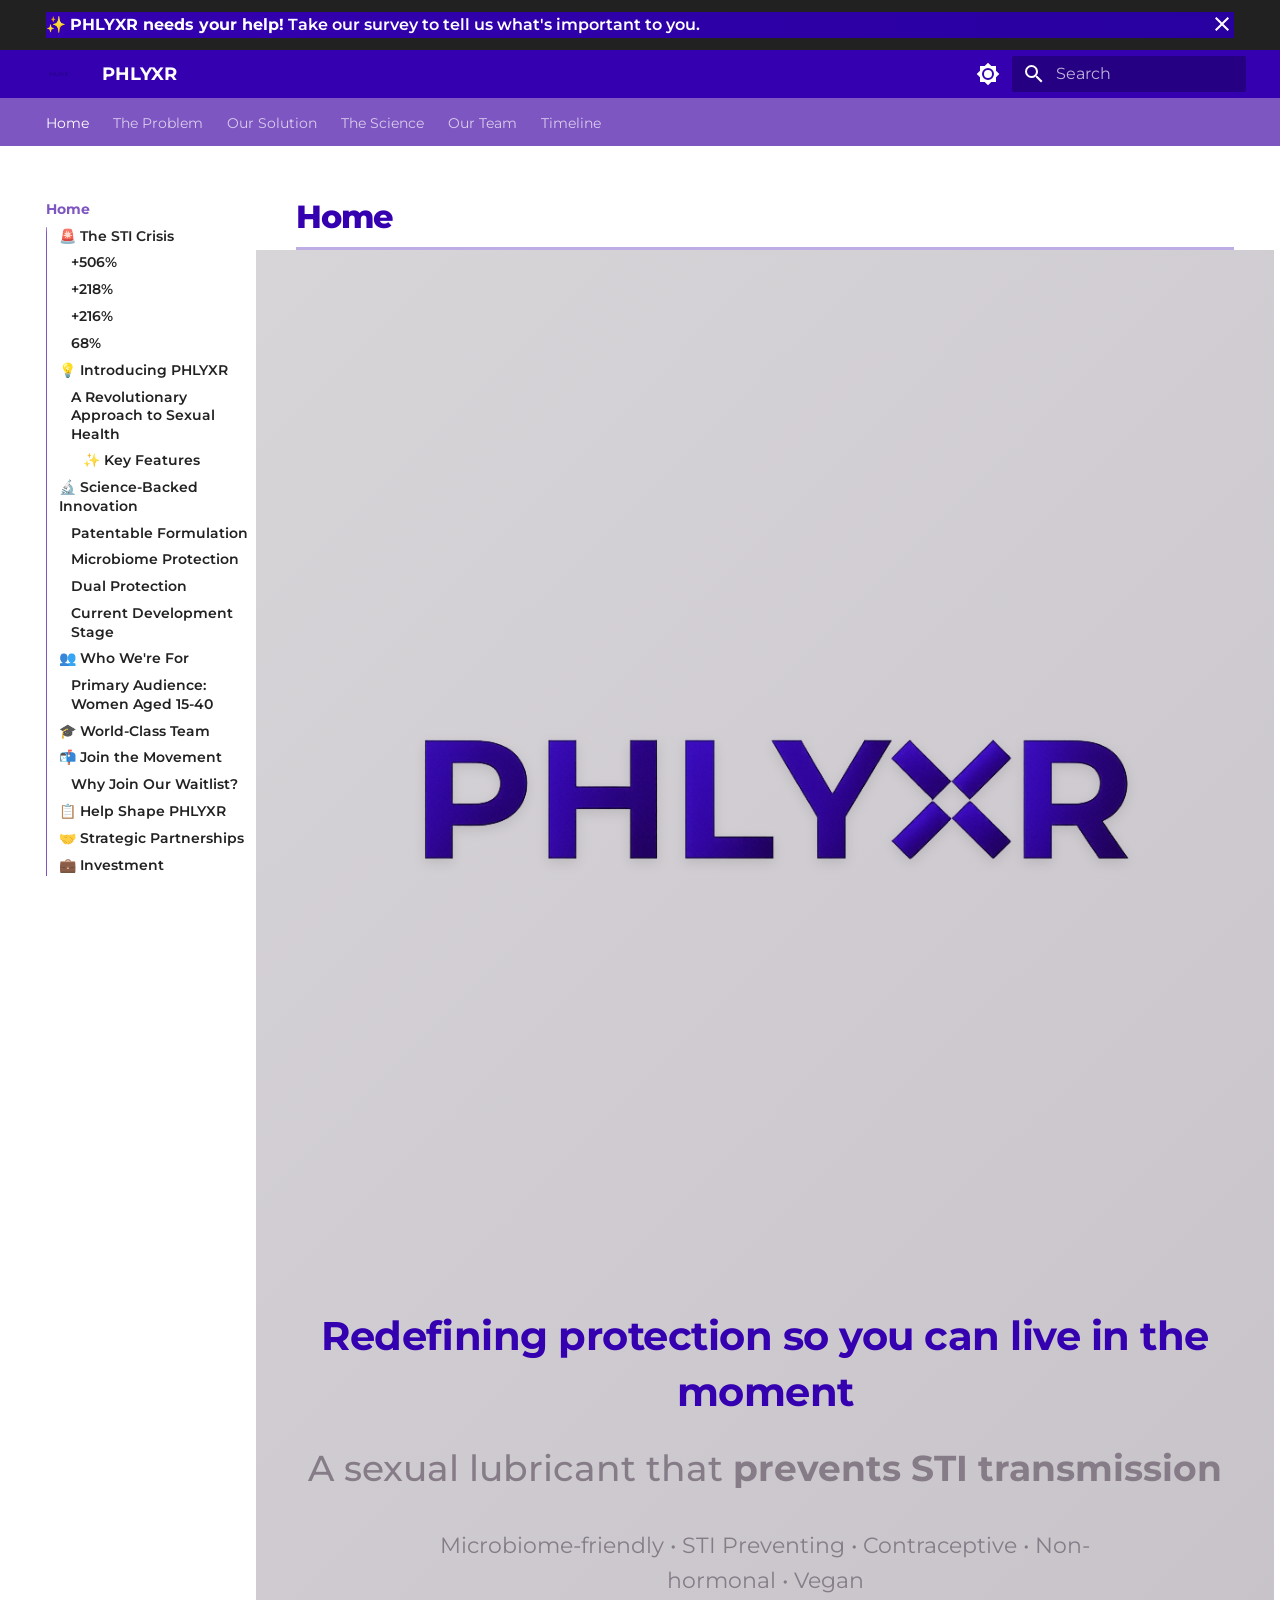
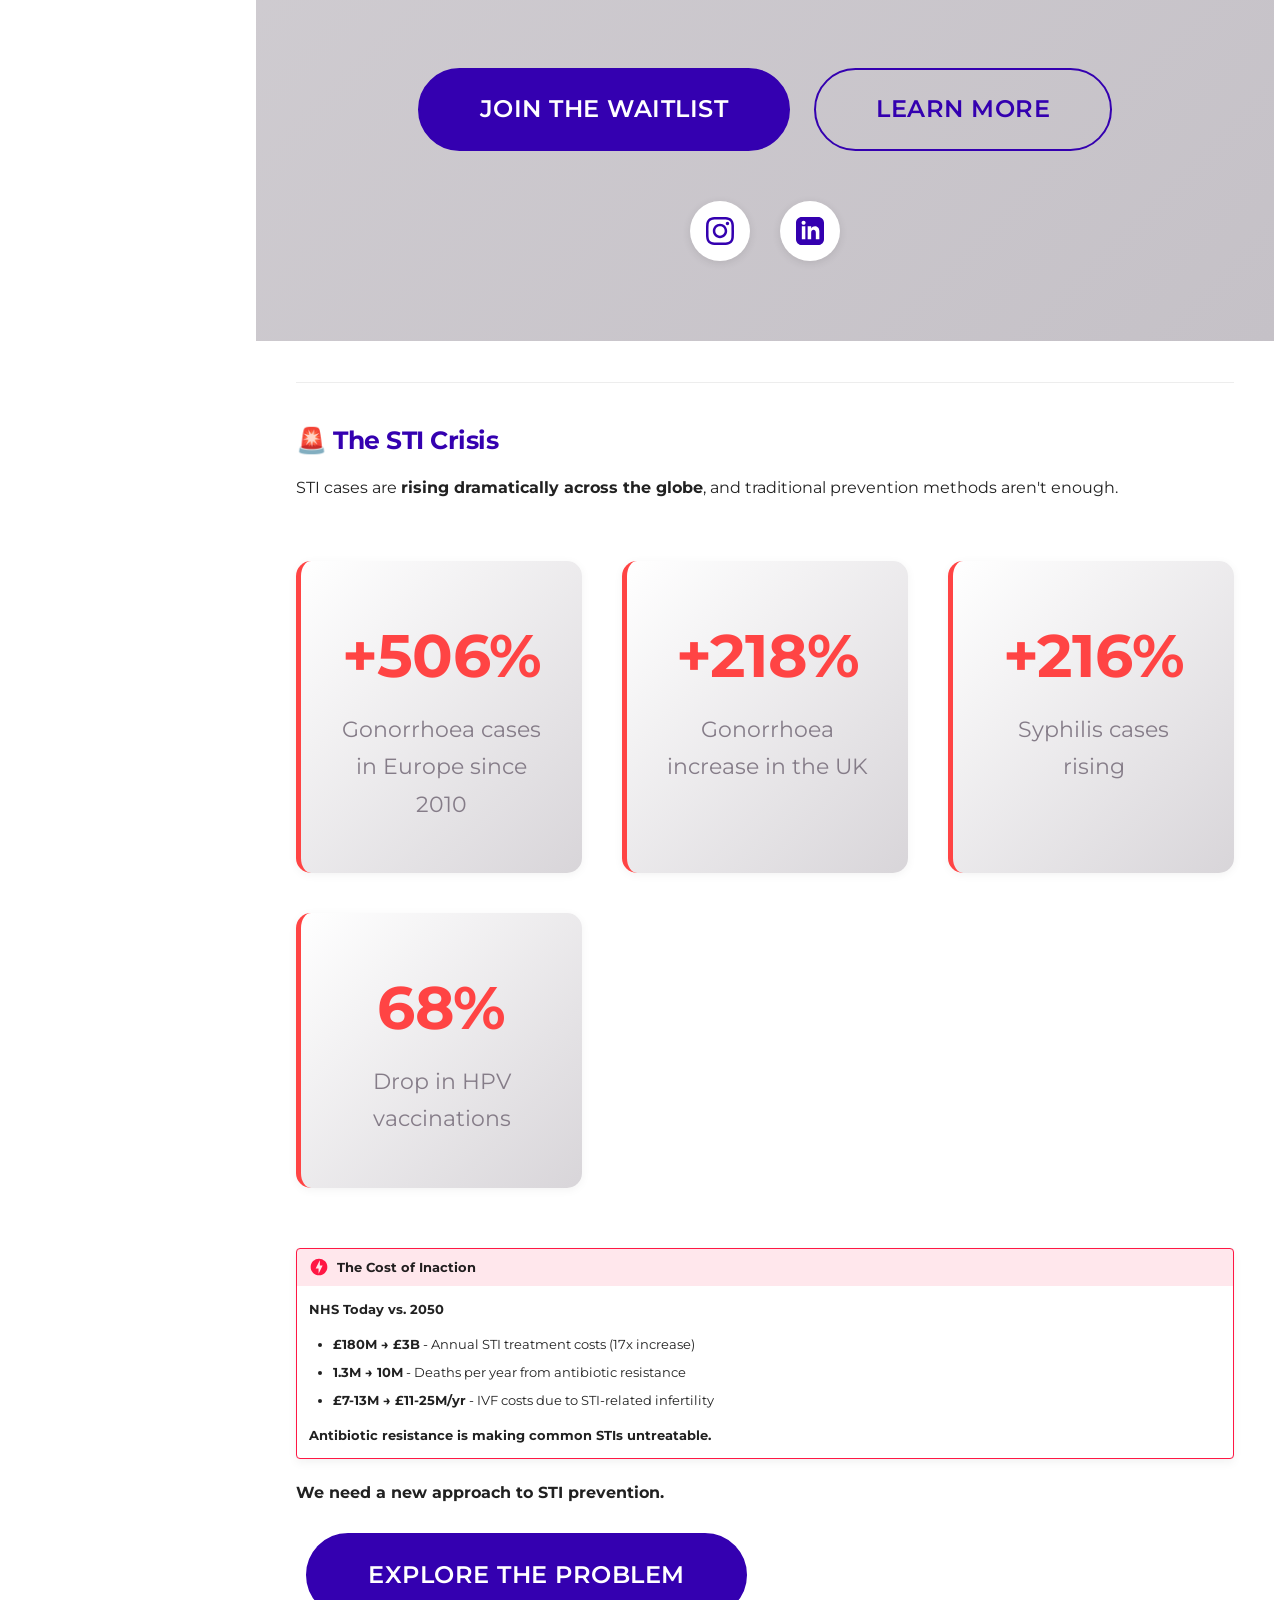
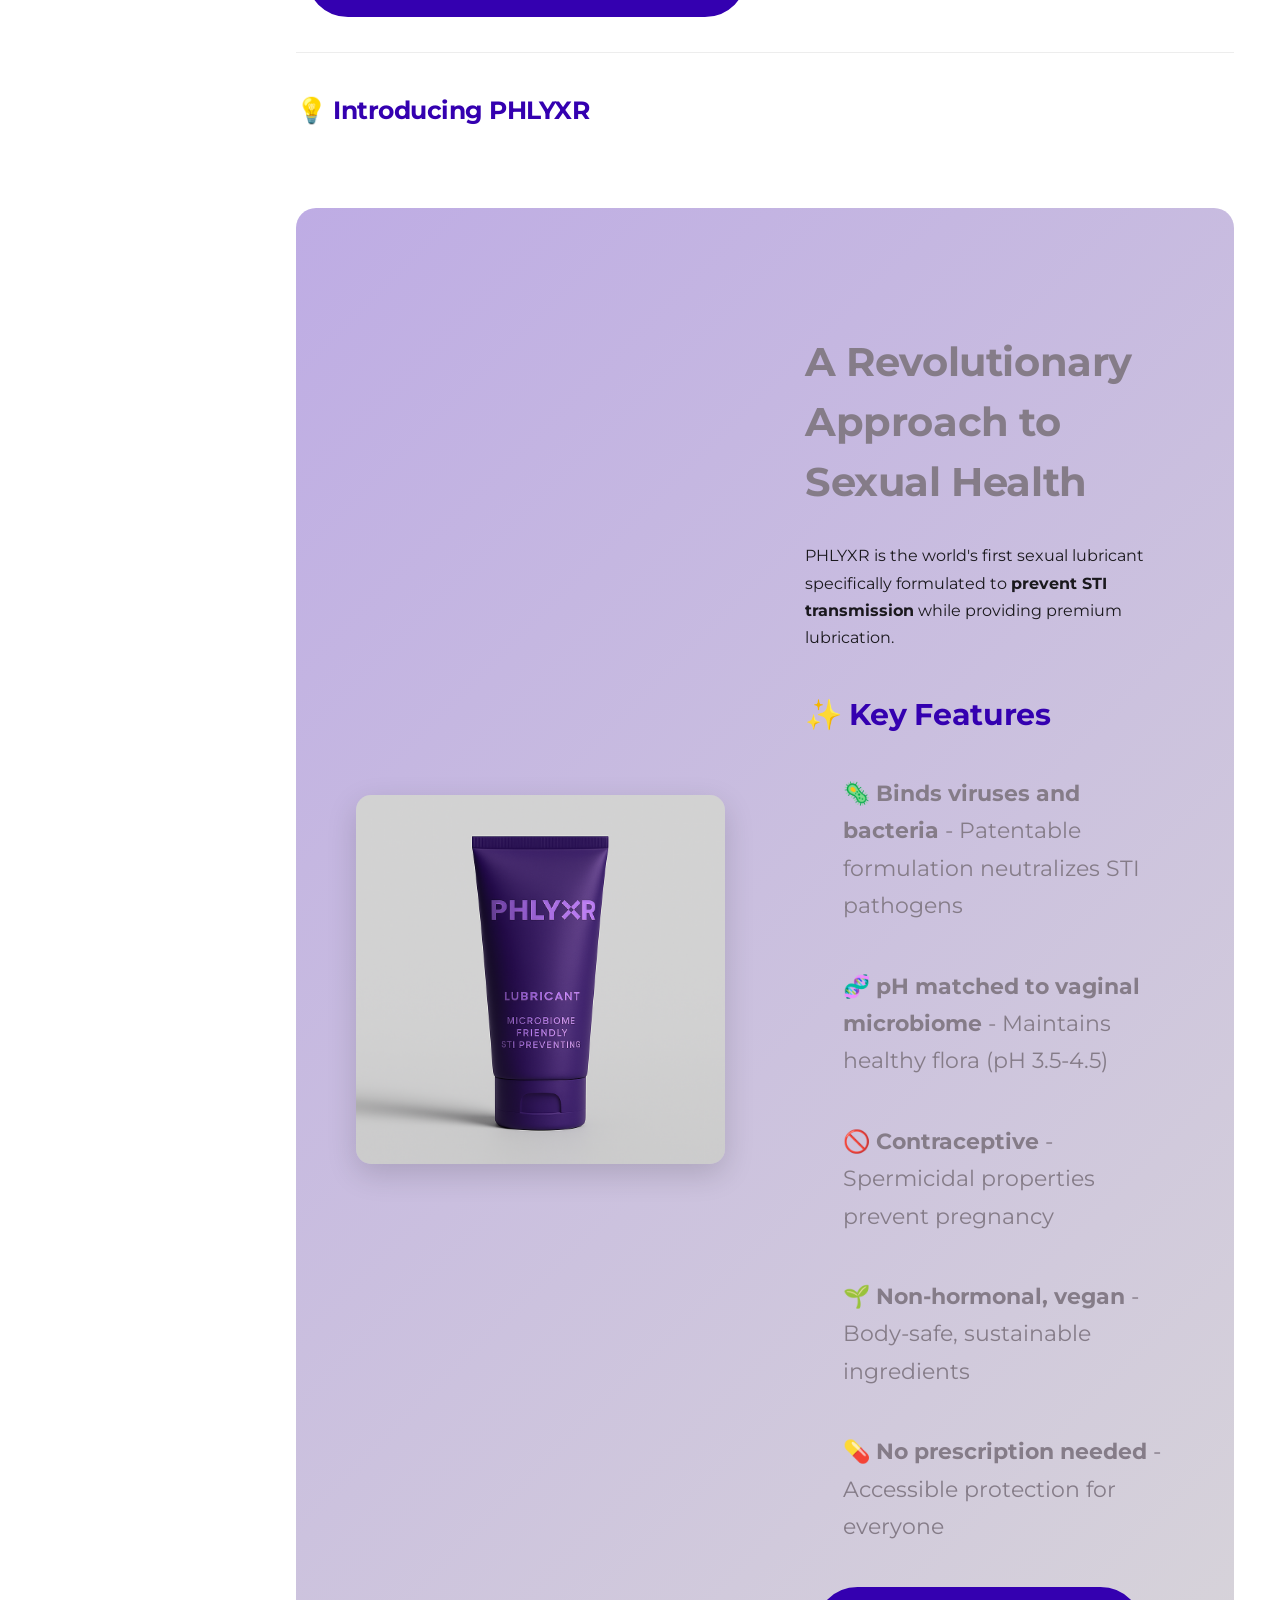
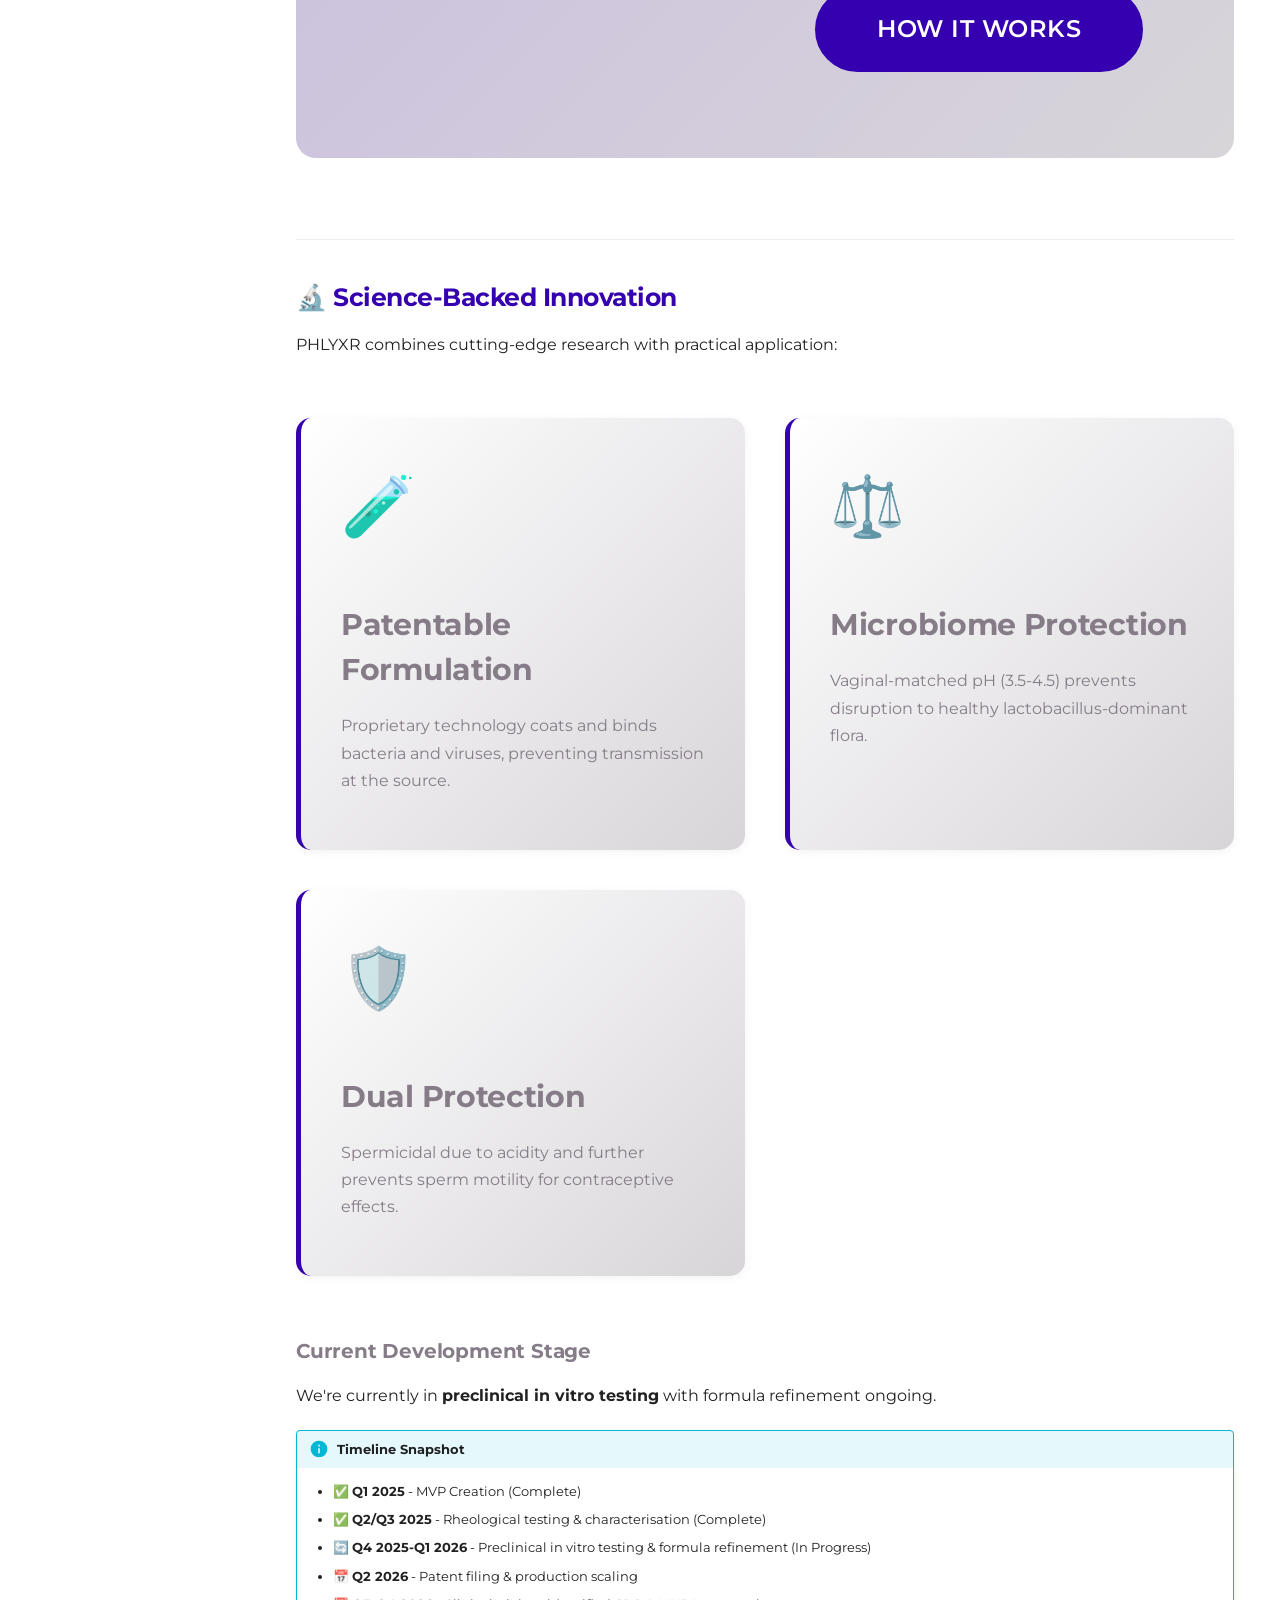
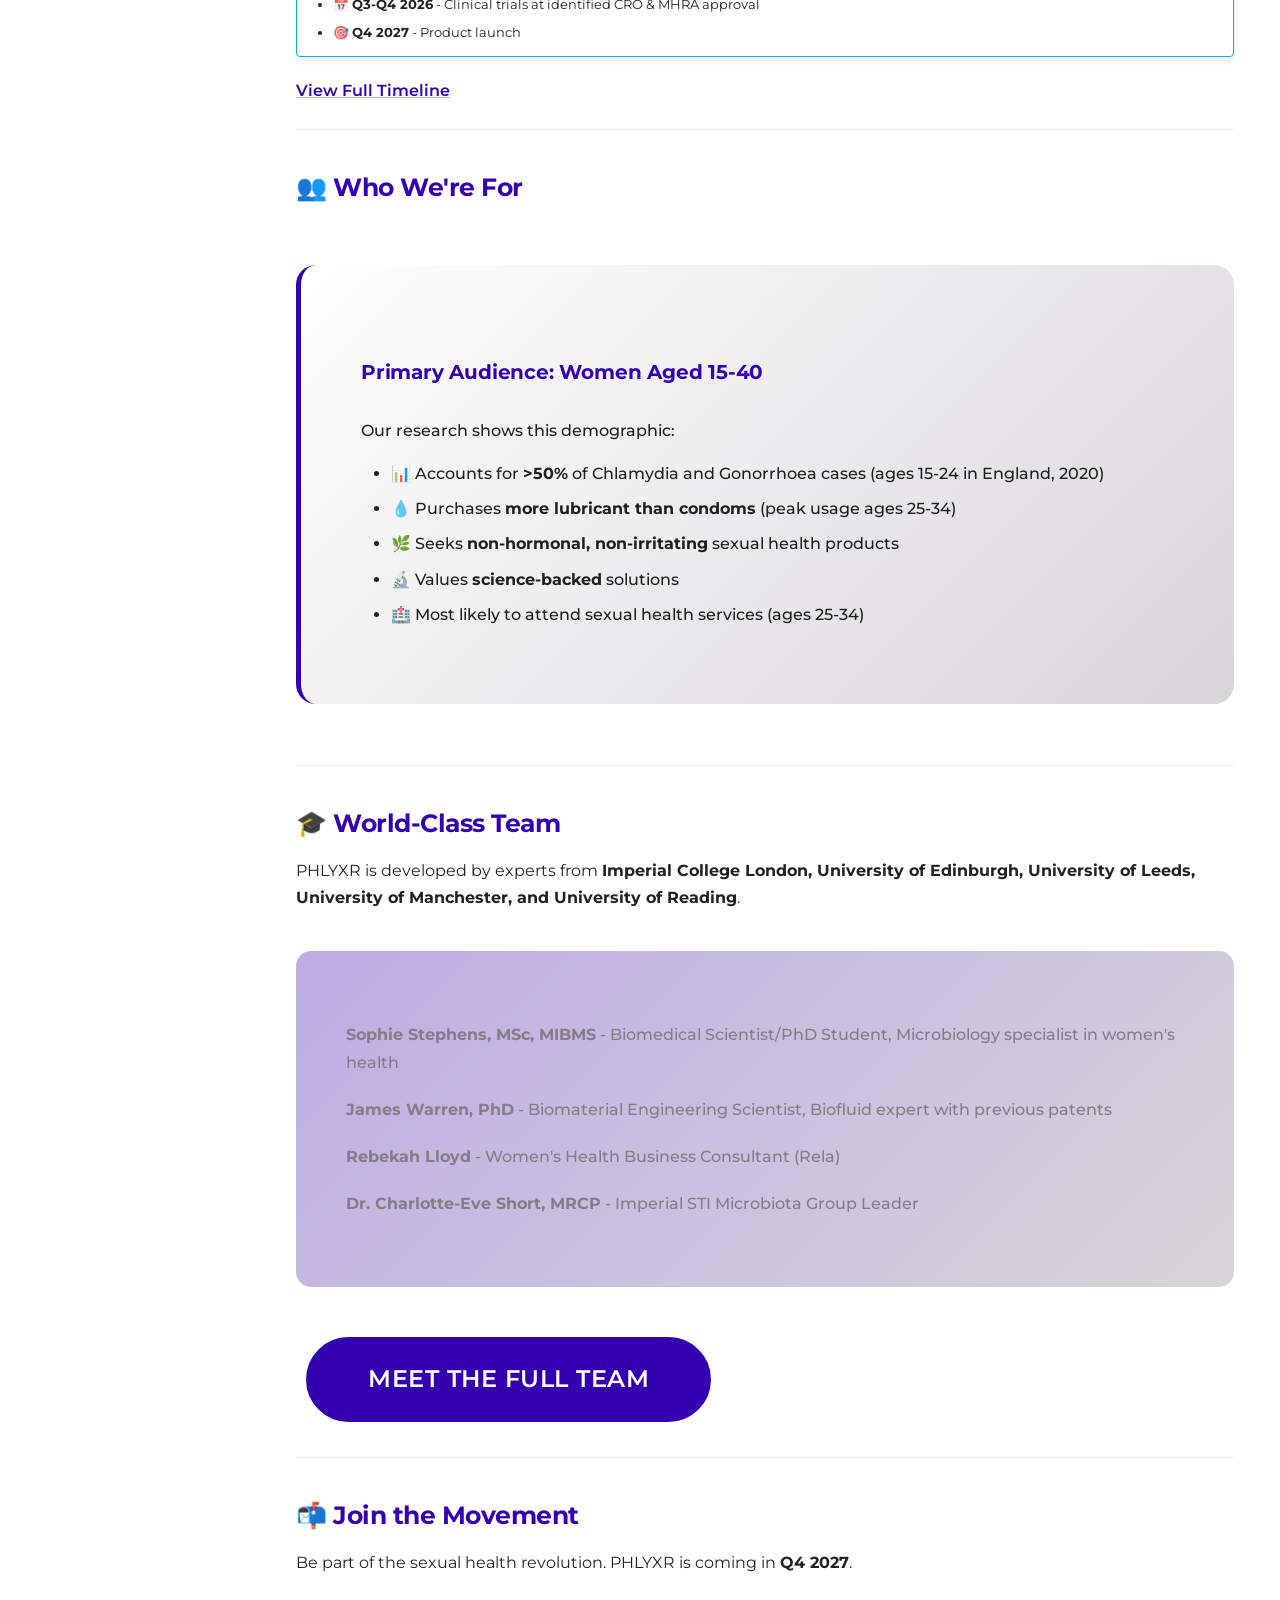
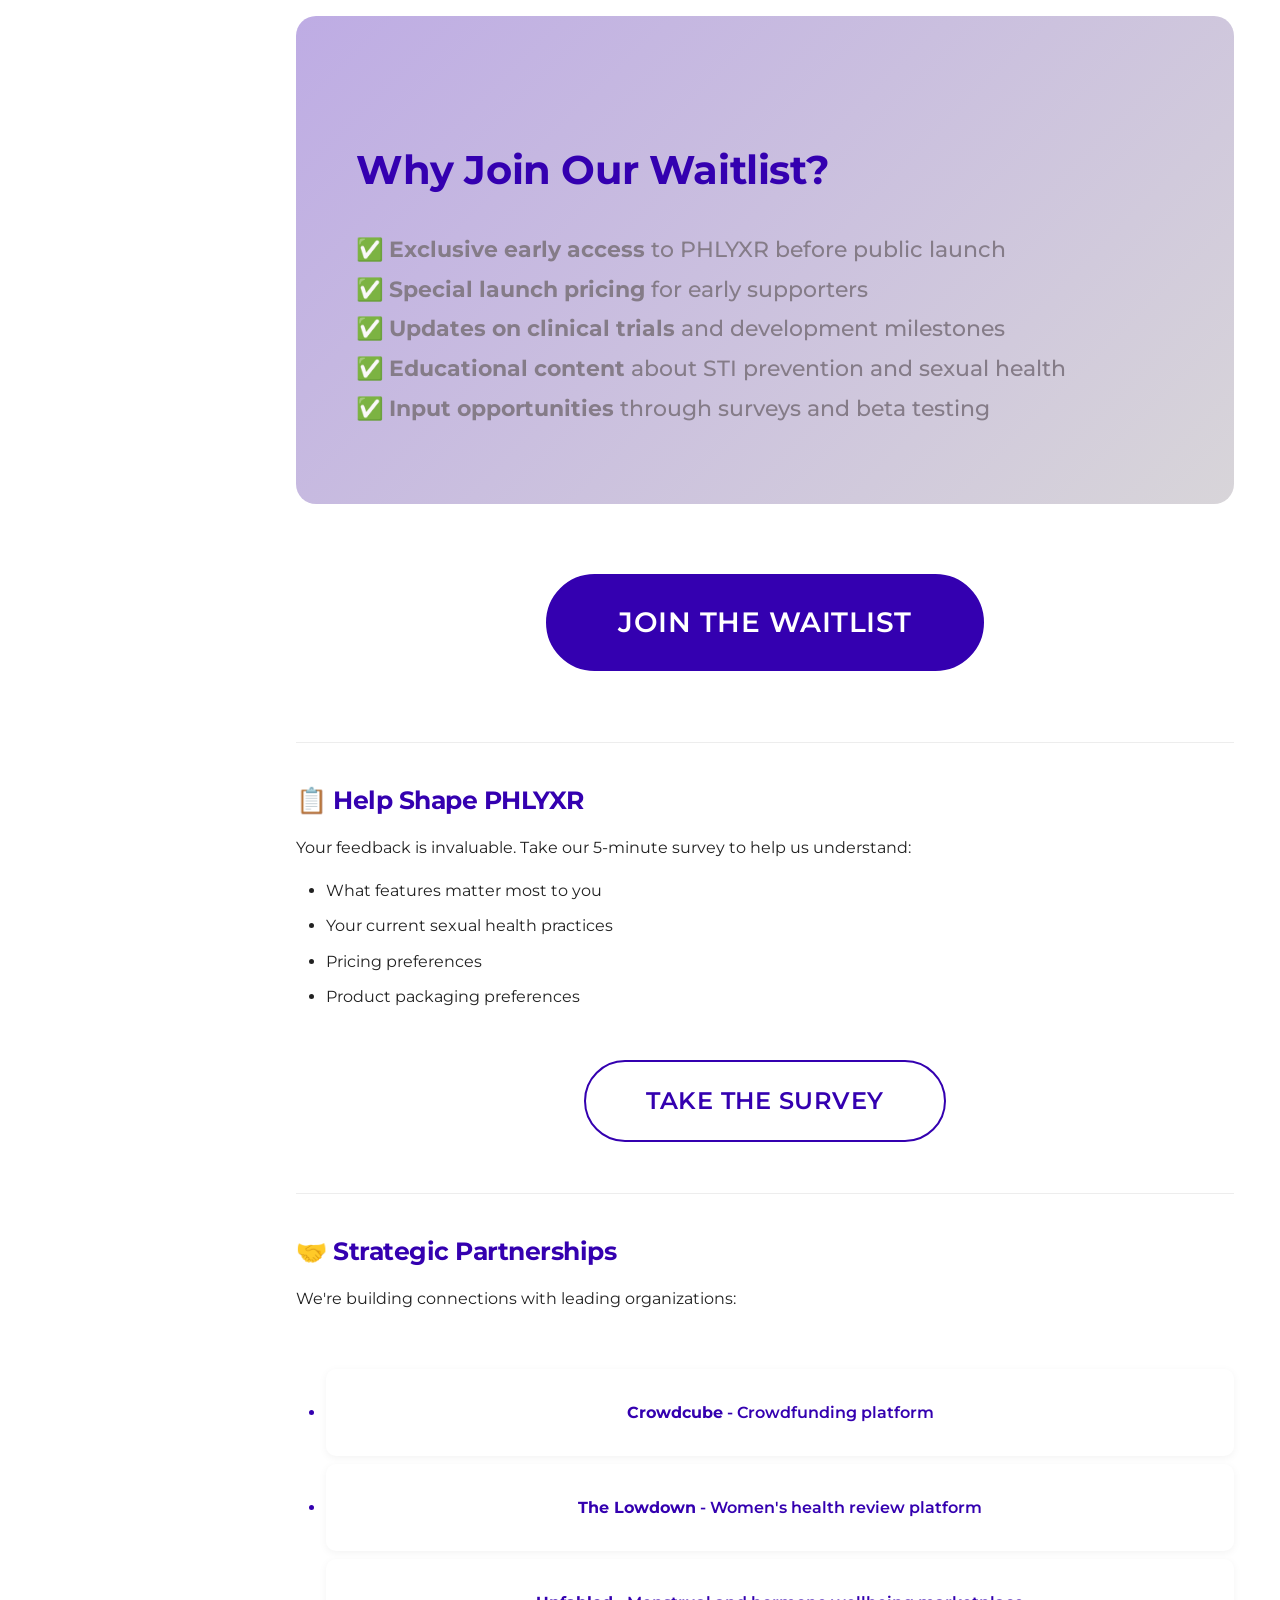
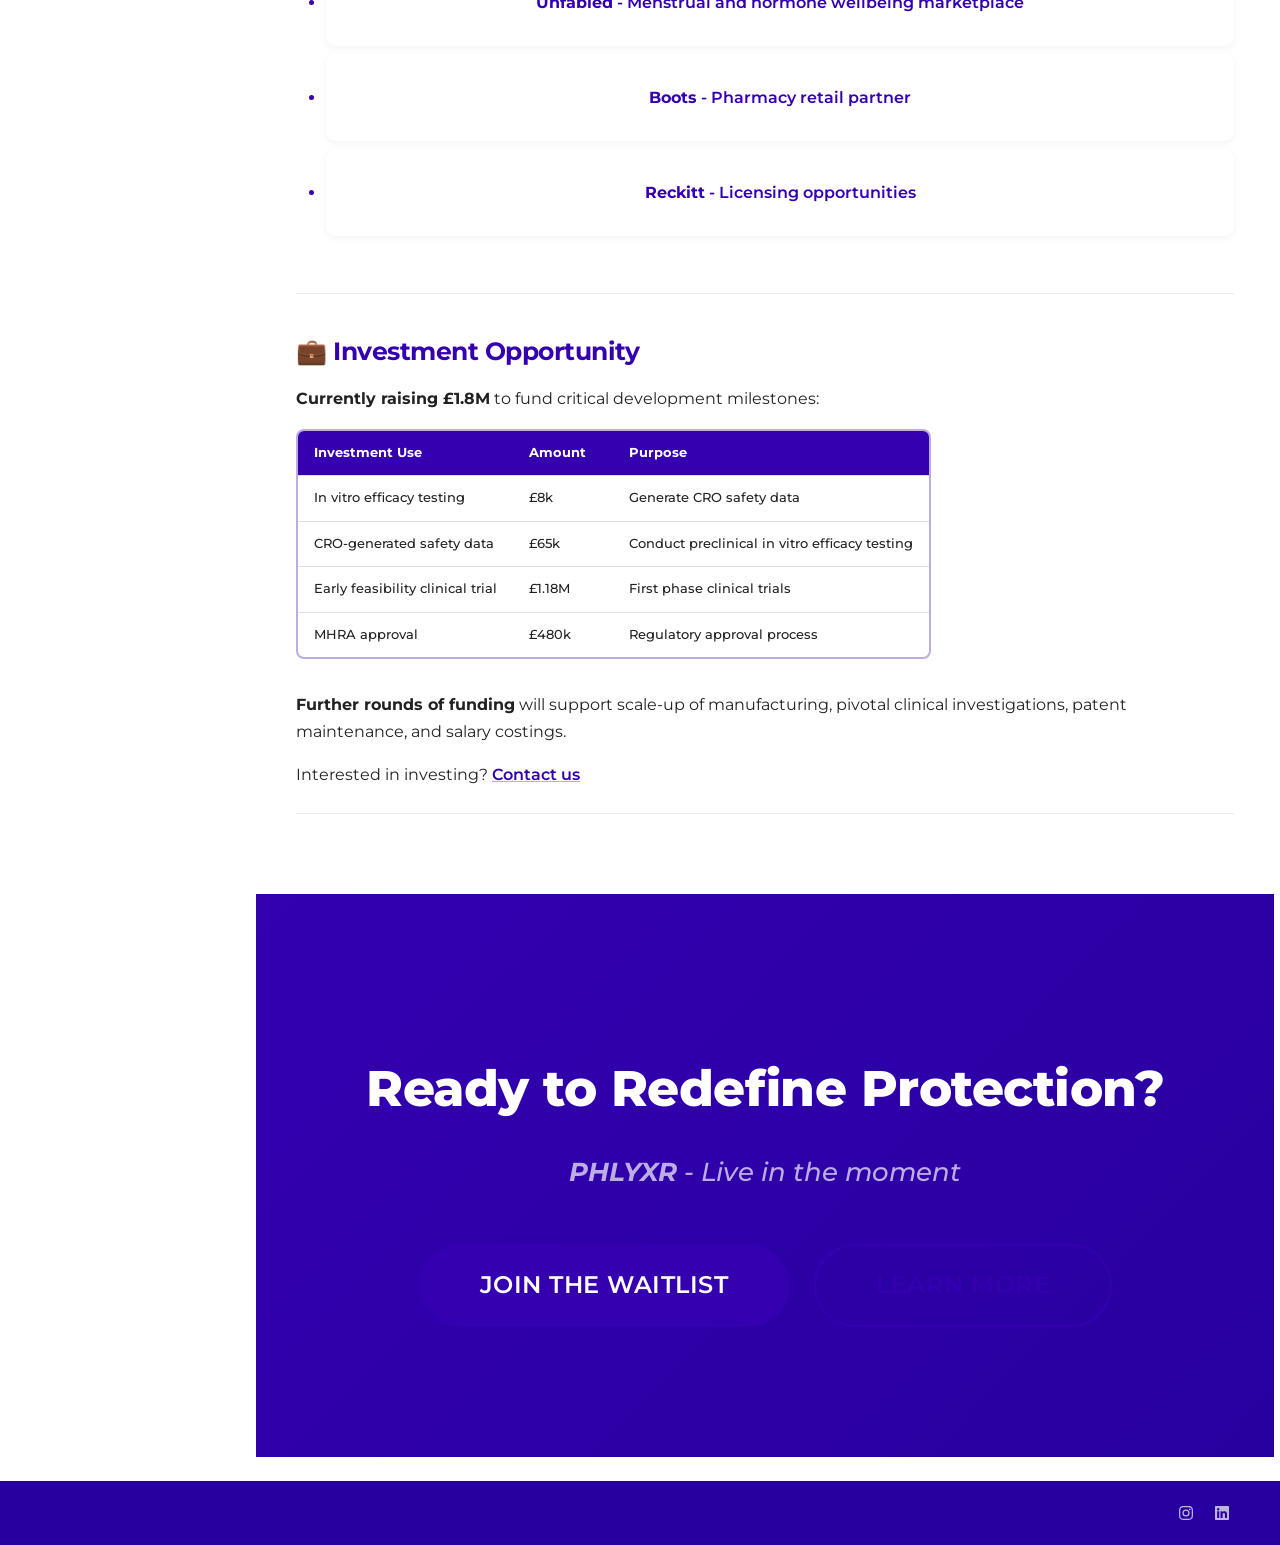
==== site/index.html @ b997169e "cta button" ====
<!doctype html>
<html lang="en" class="no-js">
  <head>
    
      <meta charset="utf-8">
      <meta name="viewport" content="width=device-width,initial-scale=1">
      
        <meta name="description" content="A sexual lubricant that prevents STI transmission. Redefining protection so you can live in the moment.">
      
      
        <meta name="author" content="PHLYXR Team">
      
      
        <link rel="canonical" href="https://phlyxr.com/">
      
      
      
        <link rel="next" href="the-problem/">
      
      
        
      
      
      <link rel="icon" href="assets/favicon.ico">
      <meta name="generator" content="mkdocs-1.6.1, mkdocs-material-9.7.1">
    
    
      
        <title>PHLYXR</title>
      
    
    
      <link rel="stylesheet" href="assets/stylesheets/main.484c7ddc.min.css">
      
        
        <link rel="stylesheet" href="assets/stylesheets/palette.ab4e12ef.min.css">
      
      


    
    
      
    
    
      
        
        
        <link rel="preconnect" href="https://fonts.gstatic.com" crossorigin>
        <link rel="stylesheet" href="https://fonts.googleapis.com/css?family=Montserrat:300,300i,400,400i,700,700i%7CRoboto+Mono:400,400i,700,700i&display=fallback">
        <style>:root{--md-text-font:"Montserrat";--md-code-font:"Roboto Mono"}</style>
      
    
    
      <link rel="stylesheet" href="stylesheets/extra.css">
    
    <script>__md_scope=new URL(".",location),__md_hash=e=>[...e].reduce(((e,_)=>(e<<5)-e+_.charCodeAt(0)),0),__md_get=(e,_=localStorage,t=__md_scope)=>JSON.parse(_.getItem(t.pathname+"."+e)),__md_set=(e,_,t=localStorage,a=__md_scope)=>{try{t.setItem(a.pathname+"."+e,JSON.stringify(_))}catch(e){}}</script>
    
      

    
    
  </head>
  
  
    
    
      
    
    
    
    
    <body dir="ltr" data-md-color-scheme="default" data-md-color-primary="deep-purple" data-md-color-accent="deep-purple">
  
    
    <input class="md-toggle" data-md-toggle="drawer" type="checkbox" id="__drawer" autocomplete="off">
    <input class="md-toggle" data-md-toggle="search" type="checkbox" id="__search" autocomplete="off">
    <label class="md-overlay" for="__drawer"></label>
    <div data-md-component="skip">
      
        
        <a href="#learn-more" class="md-skip">
          Skip to content
        </a>
      
    </div>
    <div data-md-component="announce">
      
        <aside class="md-banner">
          <div class="md-banner__inner md-grid md-typeset">
            
              <button class="md-banner__button md-icon" aria-label="Don't show this again">
                
                <svg xmlns="http://www.w3.org/2000/svg" viewBox="0 0 24 24"><path d="M19 6.41 17.59 5 12 10.59 6.41 5 5 6.41 10.59 12 5 17.59 6.41 19 12 13.41 17.59 19 19 17.59 13.41 12z"/></svg>
              </button>
            
            
<style>.md-announce {
    background: linear-gradient(90deg, #3400B0 0%, #2800A0 100%);
    font-family: 'Montserrat', sans-serif;
  }
</style>
<div class="md-announce">
  <div class="md-announce__inner md-grid md-typeset">
    ✨ <strong>PHLYXR needs your help!</strong> Take our survey to tell us what's important to you.
  </div>
</div>

          </div>
          
            <script>var el=document.querySelector("[data-md-component=announce]");if(el){var content=el.querySelector(".md-typeset");__md_hash(content.innerHTML)===__md_get("__announce")&&(el.hidden=!0)}</script>
          
        </aside>
      
    </div>
    
    
      

<header class="md-header" data-md-component="header">
  <nav class="md-header__inner md-grid" aria-label="Header">
    <a href="." title="PHLYXR" class="md-header__button md-logo" aria-label="PHLYXR" data-md-component="logo">
      
  <img src="assets/logo.png" alt="logo">

    </a>
    <label class="md-header__button md-icon" for="__drawer">
      
      <svg xmlns="http://www.w3.org/2000/svg" viewBox="0 0 24 24"><path d="M3 6h18v2H3zm0 5h18v2H3zm0 5h18v2H3z"/></svg>
    </label>
    <div class="md-header__title" data-md-component="header-title">
      <div class="md-header__ellipsis">
        <div class="md-header__topic">
          <span class="md-ellipsis">
            PHLYXR
          </span>
        </div>
        <div class="md-header__topic" data-md-component="header-topic">
          <span class="md-ellipsis">
            
              Home
            
          </span>
        </div>
      </div>
    </div>
    
      
        <form class="md-header__option" data-md-component="palette">
  
    
    
    
    <input class="md-option" data-md-color-media="" data-md-color-scheme="default" data-md-color-primary="deep-purple" data-md-color-accent="deep-purple"  aria-label="Switch to dark mode"  type="radio" name="__palette" id="__palette_0">
    
      <label class="md-header__button md-icon" title="Switch to dark mode" for="__palette_1" hidden>
        <svg xmlns="http://www.w3.org/2000/svg" viewBox="0 0 24 24"><path d="M12 8a4 4 0 0 0-4 4 4 4 0 0 0 4 4 4 4 0 0 0 4-4 4 4 0 0 0-4-4m0 10a6 6 0 0 1-6-6 6 6 0 0 1 6-6 6 6 0 0 1 6 6 6 6 0 0 1-6 6m8-9.31V4h-4.69L12 .69 8.69 4H4v4.69L.69 12 4 15.31V20h4.69L12 23.31 15.31 20H20v-4.69L23.31 12z"/></svg>
      </label>
    
  
    
    
    
    <input class="md-option" data-md-color-media="" data-md-color-scheme="slate" data-md-color-primary="deep-purple" data-md-color-accent="deep-purple"  aria-label="Switch to light mode"  type="radio" name="__palette" id="__palette_1">
    
      <label class="md-header__button md-icon" title="Switch to light mode" for="__palette_0" hidden>
        <svg xmlns="http://www.w3.org/2000/svg" viewBox="0 0 24 24"><path d="M12 18c-.89 0-1.74-.2-2.5-.55C11.56 16.5 13 14.42 13 12s-1.44-4.5-3.5-5.45C10.26 6.2 11.11 6 12 6a6 6 0 0 1 6 6 6 6 0 0 1-6 6m8-9.31V4h-4.69L12 .69 8.69 4H4v4.69L.69 12 4 15.31V20h4.69L12 23.31 15.31 20H20v-4.69L23.31 12z"/></svg>
      </label>
    
  
</form>
      
    
    
      <script>var palette=__md_get("__palette");if(palette&&palette.color){if("(prefers-color-scheme)"===palette.color.media){var media=matchMedia("(prefers-color-scheme: light)"),input=document.querySelector(media.matches?"[data-md-color-media='(prefers-color-scheme: light)']":"[data-md-color-media='(prefers-color-scheme: dark)']");palette.color.media=input.getAttribute("data-md-color-media"),palette.color.scheme=input.getAttribute("data-md-color-scheme"),palette.color.primary=input.getAttribute("data-md-color-primary"),palette.color.accent=input.getAttribute("data-md-color-accent")}for(var[key,value]of Object.entries(palette.color))document.body.setAttribute("data-md-color-"+key,value)}</script>
    
    
    
      
      
        <label class="md-header__button md-icon" for="__search">
          
          <svg xmlns="http://www.w3.org/2000/svg" viewBox="0 0 24 24"><path d="M9.5 3A6.5 6.5 0 0 1 16 9.5c0 1.61-.59 3.09-1.56 4.23l.27.27h.79l5 5-1.5 1.5-5-5v-.79l-.27-.27A6.52 6.52 0 0 1 9.5 16 6.5 6.5 0 0 1 3 9.5 6.5 6.5 0 0 1 9.5 3m0 2C7 5 5 7 5 9.5S7 14 9.5 14 14 12 14 9.5 12 5 9.5 5"/></svg>
        </label>
        <div class="md-search" data-md-component="search" role="dialog">
  <label class="md-search__overlay" for="__search"></label>
  <div class="md-search__inner" role="search">
    <form class="md-search__form" name="search">
      <input type="text" class="md-search__input" name="query" aria-label="Search" placeholder="Search" autocapitalize="off" autocorrect="off" autocomplete="off" spellcheck="false" data-md-component="search-query" required>
      <label class="md-search__icon md-icon" for="__search">
        
        <svg xmlns="http://www.w3.org/2000/svg" viewBox="0 0 24 24"><path d="M9.5 3A6.5 6.5 0 0 1 16 9.5c0 1.61-.59 3.09-1.56 4.23l.27.27h.79l5 5-1.5 1.5-5-5v-.79l-.27-.27A6.52 6.52 0 0 1 9.5 16 6.5 6.5 0 0 1 3 9.5 6.5 6.5 0 0 1 9.5 3m0 2C7 5 5 7 5 9.5S7 14 9.5 14 14 12 14 9.5 12 5 9.5 5"/></svg>
        
        <svg xmlns="http://www.w3.org/2000/svg" viewBox="0 0 24 24"><path d="M20 11v2H8l5.5 5.5-1.42 1.42L4.16 12l7.92-7.92L13.5 5.5 8 11z"/></svg>
      </label>
      <nav class="md-search__options" aria-label="Search">
        
        <button type="reset" class="md-search__icon md-icon" title="Clear" aria-label="Clear" tabindex="-1">
          
          <svg xmlns="http://www.w3.org/2000/svg" viewBox="0 0 24 24"><path d="M19 6.41 17.59 5 12 10.59 6.41 5 5 6.41 10.59 12 5 17.59 6.41 19 12 13.41 17.59 19 19 17.59 13.41 12z"/></svg>
        </button>
      </nav>
      
        <div class="md-search__suggest" data-md-component="search-suggest"></div>
      
    </form>
    <div class="md-search__output">
      <div class="md-search__scrollwrap" tabindex="0" data-md-scrollfix>
        <div class="md-search-result" data-md-component="search-result">
          <div class="md-search-result__meta">
            Initializing search
          </div>
          <ol class="md-search-result__list" role="presentation"></ol>
        </div>
      </div>
    </div>
  </div>
</div>
      
    
    
  </nav>
  
</header>
    
    <div class="md-container" data-md-component="container">
      
      
        
          
            
<nav class="md-tabs" aria-label="Tabs" data-md-component="tabs">
  <div class="md-grid">
    <ul class="md-tabs__list">
      
        
  
  
  
    
  
  
    <li class="md-tabs__item md-tabs__item--active">
      <a href="." class="md-tabs__link">
        
  
  
    
  
  Home

      </a>
    </li>
  

      
        
  
  
  
  
    <li class="md-tabs__item">
      <a href="the-problem/" class="md-tabs__link">
        
  
  
    
  
  The Problem

      </a>
    </li>
  

      
        
  
  
  
  
    <li class="md-tabs__item">
      <a href="our-solution/" class="md-tabs__link">
        
  
  
    
  
  Our Solution

      </a>
    </li>
  

      
        
  
  
  
  
    <li class="md-tabs__item">
      <a href="science/" class="md-tabs__link">
        
  
  
    
  
  The Science

      </a>
    </li>
  

      
        
  
  
  
  
    <li class="md-tabs__item">
      <a href="team/" class="md-tabs__link">
        
  
  
    
  
  Our Team

      </a>
    </li>
  

      
        
  
  
  
  
    <li class="md-tabs__item">
      <a href="timeline/" class="md-tabs__link">
        
  
  
    
  
  Timeline

      </a>
    </li>
  

      
    </ul>
  </div>
</nav>
          
        
      
      <main class="md-main" data-md-component="main">
        <div class="md-main__inner md-grid">
          
            
              
              <div class="md-sidebar md-sidebar--primary" data-md-component="sidebar" data-md-type="navigation" >
                <div class="md-sidebar__scrollwrap">
                  <div class="md-sidebar__inner">
                    


  


  

<nav class="md-nav md-nav--primary md-nav--lifted md-nav--integrated" aria-label="Navigation" data-md-level="0">
  <label class="md-nav__title" for="__drawer">
    <a href="." title="PHLYXR" class="md-nav__button md-logo" aria-label="PHLYXR" data-md-component="logo">
      
  <img src="assets/logo.png" alt="logo">

    </a>
    PHLYXR
  </label>
  
  <ul class="md-nav__list" data-md-scrollfix>
    
      
      
  
  
    
  
  
  
    <li class="md-nav__item md-nav__item--active">
      
      <input class="md-nav__toggle md-toggle" type="checkbox" id="__toc">
      
      
      
        <label class="md-nav__link md-nav__link--active" for="__toc">
          
  
  
  <span class="md-ellipsis">
    
  
    Home
  

    
  </span>
  
  

          <span class="md-nav__icon md-icon"></span>
        </label>
      
      <a href="." class="md-nav__link md-nav__link--active">
        
  
  
  <span class="md-ellipsis">
    
  
    Home
  

    
  </span>
  
  

      </a>
      
        

<nav class="md-nav md-nav--secondary" aria-label="Table of contents">
  
  
  
  
    <label class="md-nav__title" for="__toc">
      <span class="md-nav__icon md-icon"></span>
      Table of contents
    </label>
    <ul class="md-nav__list" data-md-component="toc" data-md-scrollfix>
      
        <li class="md-nav__item">
  <a href="#learn-more" class="md-nav__link">
    <span class="md-ellipsis">
      
        🚨 The STI Crisis
      
    </span>
  </a>
  
    <nav class="md-nav" aria-label="🚨 The STI Crisis">
      <ul class="md-nav__list">
        
          <li class="md-nav__item">
  <a href="#506" class="md-nav__link">
    <span class="md-ellipsis">
      
        +506%
      
    </span>
  </a>
  
</li>
        
          <li class="md-nav__item">
  <a href="#218" class="md-nav__link">
    <span class="md-ellipsis">
      
        +218%
      
    </span>
  </a>
  
</li>
        
          <li class="md-nav__item">
  <a href="#216" class="md-nav__link">
    <span class="md-ellipsis">
      
        +216%
      
    </span>
  </a>
  
</li>
        
          <li class="md-nav__item">
  <a href="#68" class="md-nav__link">
    <span class="md-ellipsis">
      
        68%
      
    </span>
  </a>
  
</li>
        
      </ul>
    </nav>
  
</li>
      
        <li class="md-nav__item">
  <a href="#introducing-phlyxr" class="md-nav__link">
    <span class="md-ellipsis">
      
        💡 Introducing PHLYXR
      
    </span>
  </a>
  
    <nav class="md-nav" aria-label="💡 Introducing PHLYXR">
      <ul class="md-nav__list">
        
          <li class="md-nav__item">
  <a href="#a-revolutionary-approach-to-sexual-health" class="md-nav__link">
    <span class="md-ellipsis">
      
        A Revolutionary Approach to Sexual Health
      
    </span>
  </a>
  
    <nav class="md-nav" aria-label="A Revolutionary Approach to Sexual Health">
      <ul class="md-nav__list">
        
          <li class="md-nav__item">
  <a href="#key-features" class="md-nav__link">
    <span class="md-ellipsis">
      
        ✨ Key Features
      
    </span>
  </a>
  
</li>
        
      </ul>
    </nav>
  
</li>
        
      </ul>
    </nav>
  
</li>
      
        <li class="md-nav__item">
  <a href="#science-backed-innovation" class="md-nav__link">
    <span class="md-ellipsis">
      
        🔬 Science-Backed Innovation
      
    </span>
  </a>
  
    <nav class="md-nav" aria-label="🔬 Science-Backed Innovation">
      <ul class="md-nav__list">
        
          <li class="md-nav__item">
  <a href="#patentable-formulation" class="md-nav__link">
    <span class="md-ellipsis">
      
        Patentable Formulation
      
    </span>
  </a>
  
</li>
        
          <li class="md-nav__item">
  <a href="#microbiome-protection" class="md-nav__link">
    <span class="md-ellipsis">
      
        Microbiome Protection
      
    </span>
  </a>
  
</li>
        
          <li class="md-nav__item">
  <a href="#dual-protection" class="md-nav__link">
    <span class="md-ellipsis">
      
        Dual Protection
      
    </span>
  </a>
  
</li>
        
          <li class="md-nav__item">
  <a href="#current-development-stage" class="md-nav__link">
    <span class="md-ellipsis">
      
        Current Development Stage
      
    </span>
  </a>
  
</li>
        
      </ul>
    </nav>
  
</li>
      
        <li class="md-nav__item">
  <a href="#who-were-for" class="md-nav__link">
    <span class="md-ellipsis">
      
        👥 Who We're For
      
    </span>
  </a>
  
    <nav class="md-nav" aria-label="👥 Who We&#39;re For">
      <ul class="md-nav__list">
        
          <li class="md-nav__item">
  <a href="#primary-audience-women-aged-15-40" class="md-nav__link">
    <span class="md-ellipsis">
      
        Primary Audience: Women Aged 15-40
      
    </span>
  </a>
  
</li>
        
      </ul>
    </nav>
  
</li>
      
        <li class="md-nav__item">
  <a href="#world-class-team" class="md-nav__link">
    <span class="md-ellipsis">
      
        🎓 World-Class Team
      
    </span>
  </a>
  
</li>
      
        <li class="md-nav__item">
  <a href="#waitlist" class="md-nav__link">
    <span class="md-ellipsis">
      
        📬 Join the Movement
      
    </span>
  </a>
  
    <nav class="md-nav" aria-label="📬 Join the Movement">
      <ul class="md-nav__list">
        
          <li class="md-nav__item">
  <a href="#why-join-our-waitlist" class="md-nav__link">
    <span class="md-ellipsis">
      
        Why Join Our Waitlist?
      
    </span>
  </a>
  
</li>
        
      </ul>
    </nav>
  
</li>
      
        <li class="md-nav__item">
  <a href="#help-shape-phlyxr" class="md-nav__link">
    <span class="md-ellipsis">
      
        📋 Help Shape PHLYXR
      
    </span>
  </a>
  
</li>
      
        <li class="md-nav__item">
  <a href="#strategic-partnerships" class="md-nav__link">
    <span class="md-ellipsis">
      
        🤝 Strategic Partnerships
      
    </span>
  </a>
  
</li>
      
        <li class="md-nav__item">
  <a href="#investment-opportunity" class="md-nav__link">
    <span class="md-ellipsis">
      
        💼 Investment Opportunity
      
    </span>
  </a>
  
</li>
      
        <li class="md-nav__item">
  <a href="#ready-to-redefine-protection" class="md-nav__link">
    <span class="md-ellipsis">
      
        Ready to Redefine Protection?
      
    </span>
  </a>
  
</li>
      
    </ul>
  
</nav>
      
    </li>
  

    
      
      
  
  
  
  
    <li class="md-nav__item">
      <a href="the-problem/" class="md-nav__link">
        
  
  
  <span class="md-ellipsis">
    
  
    The Problem
  

    
  </span>
  
  

      </a>
    </li>
  

    
      
      
  
  
  
  
    <li class="md-nav__item">
      <a href="our-solution/" class="md-nav__link">
        
  
  
  <span class="md-ellipsis">
    
  
    Our Solution
  

    
  </span>
  
  

      </a>
    </li>
  

    
      
      
  
  
  
  
    <li class="md-nav__item">
      <a href="science/" class="md-nav__link">
        
  
  
  <span class="md-ellipsis">
    
  
    The Science
  

    
  </span>
  
  

      </a>
    </li>
  

    
      
      
  
  
  
  
    <li class="md-nav__item">
      <a href="team/" class="md-nav__link">
        
  
  
  <span class="md-ellipsis">
    
  
    Our Team
  

    
  </span>
  
  

      </a>
    </li>
  

    
      
      
  
  
  
  
    <li class="md-nav__item">
      <a href="timeline/" class="md-nav__link">
        
  
  
  <span class="md-ellipsis">
    
  
    Timeline
  

    
  </span>
  
  

      </a>
    </li>
  

    
  </ul>
</nav>
                  </div>
                </div>
              </div>
            
            
          
          
            <div class="md-content" data-md-component="content">
              
              <article class="md-content__inner md-typeset">
                
                  



  <h1>Home</h1>

<div class="hero-section">

<img src="assets/logo.png" alt="PHLYXR Logo" class="phlyxr-logo-img fade-in">

<div class="hero-tagline fade-in"><strong>Redefining protection so you can live in the moment</strong></div>

<div class="hero-subtitle fade-in">
A sexual lubricant that <strong>prevents STI transmission</strong>
</div>

<div class="hero-description fade-in">
Microbiome-friendly • STI Preventing • Contraceptive • Non-hormonal • Vegan
</div>

<div class="fade-in">
<a href="#waitlist" class="cta-button">Join the Waitlist</a>
<a href="#learn-more" class="cta-button secondary">Learn More</a>
</div>

<div class="social-links fade-in">
<a href="https://www.instagram.com/phlyxr/" target="_blank" aria-label="Instagram">
<svg xmlns="http://www.w3.org/2000/svg" width="28" height="28" viewBox="0 0 24 24" fill="currentColor"><path d="M12 2.163c3.204 0 3.584.012 4.85.07 3.252.148 4.771 1.691 4.919 4.919.058 1.265.069 1.645.069 4.849 0 3.205-.012 3.584-.069 4.849-.149 3.225-1.664 4.771-4.919 4.919-1.266.058-1.644.07-4.85.07-3.204 0-3.584-.012-4.849-.07-3.26-.149-4.771-1.699-4.919-4.92-.058-1.265-.07-1.644-.07-4.849 0-3.204.013-3.583.07-4.849.149-3.227 1.664-4.771 4.919-4.919 1.266-.057 1.645-.069 4.849-.069zm0-2.163c-3.259 0-3.667.014-4.947.072-4.358.2-6.78 2.618-6.98 6.98-.059 1.281-.073 1.689-.073 4.948 0 3.259.014 3.668.072 4.948.2 4.358 2.618 6.78 6.98 6.98 1.281.058 1.689.072 4.948.072 3.259 0 3.668-.014 4.948-.072 4.354-.2 6.782-2.618 6.979-6.98.059-1.28.073-1.689.073-4.948 0-3.259-.014-3.667-.072-4.947-.196-4.354-2.617-6.78-6.979-6.98-1.281-.059-1.69-.073-4.949-.073zm0 5.838c-3.403 0-6.162 2.759-6.162 6.162s2.759 6.163 6.162 6.163 6.162-2.759 6.162-6.163c0-3.403-2.759-6.162-6.162-6.162zm0 10.162c-2.209 0-4-1.79-4-4 0-2.209 1.791-4 4-4s4 1.791 4 4c0 2.21-1.791 4-4 4zm6.406-11.845c-.796 0-1.441.645-1.441 1.44s.645 1.44 1.441 1.44c.795 0 1.439-.645 1.439-1.44s-.644-1.44-1.439-1.44z"/></svg>
</a>
<a href="https://www.linkedin.com/company/phlyxr/" target="_blank" aria-label="LinkedIn">
<svg xmlns="http://www.w3.org/2000/svg" width="28" height="28" viewBox="0 0 24 24" fill="currentColor"><path d="M19 0h-14c-2.761 0-5 2.239-5 5v14c0 2.761 2.239 5 5 5h14c2.762 0 5-2.239 5-5v-14c0-2.761-2.238-5-5-5zm-11 19h-3v-11h3v11zm-1.5-12.268c-.966 0-1.75-.79-1.75-1.764s.784-1.764 1.75-1.764 1.75.79 1.75 1.764-.783 1.764-1.75 1.764zm13.5 12.268h-3v-5.604c0-3.368-4-3.113-4 0v5.604h-3v-11h3v1.765c1.396-2.586 7-2.777 7 2.476v6.759z"/></svg>
</a>
</div>

</div>

<hr />
<h2 id="learn-more">🚨 The STI Crisis</h2>
<p>STI cases are <strong>rising dramatically across the globe</strong>, and traditional prevention methods aren't enough.</p>
<div class="stats-grid">
<div class="stat-card urgent">
<h3 id="506"><strong>+506%</strong></h3>
<p>Gonorrhoea cases in Europe since 2010</p>
</div>
<div class="stat-card urgent">
<h3 id="218"><strong>+218%</strong></h3>
<p>Gonorrhoea increase in the UK</p>
</div>
<div class="stat-card urgent">
<h3 id="216"><strong>+216%</strong></h3>
<p>Syphilis cases rising</p>
</div>
<div class="stat-card urgent">
<h3 id="68"><strong>68%</strong></h3>
<p>Drop in HPV vaccinations</p>
</div>
</div>
<div class="admonition danger">
<p class="admonition-title">The Cost of Inaction</p>
<p><strong>NHS Today vs. 2050</strong></p>
<ul>
<li><strong>£180M → £3B</strong> - Annual STI treatment costs (17x increase)</li>
<li><strong>1.3M → 10M</strong> - Deaths per year from antibiotic resistance</li>
<li><strong>£7-13M → £11-25M/yr</strong> - IVF costs due to STI-related infertility</li>
</ul>
<p><strong>Antibiotic resistance is making common STIs untreatable.</strong></p>
</div>
<p><strong>We need a new approach to STI prevention.</strong></p>
<p><a class="cta-button" href="the-problem/">Explore the Problem</a></p>
<hr />
<h2 id="introducing-phlyxr">💡 Introducing PHLYXR</h2>
<div class="product-showcase">
<div class="product-image">
<img src="assets/mockup-1.png" alt="PHLYXR Product" class="mockup-image">
</div>
<div class="product-features">
<h3 id="a-revolutionary-approach-to-sexual-health"><strong>A Revolutionary Approach to Sexual Health</strong></h3>
<p>PHLYXR is the world's first sexual lubricant specifically formulated to <strong>prevent STI transmission</strong> while providing premium lubrication.</p>
<h4 id="key-features">✨ <strong>Key Features</strong></h4>
<ul>
<li><strong>🦠 Binds viruses and bacteria</strong> - Patentable formulation neutralizes STI pathogens</li>
<li><strong>🧬 pH matched to vaginal microbiome</strong> - Maintains healthy flora (pH 3.5-4.5)</li>
<li><strong>🚫 Contraceptive</strong> - Spermicidal properties prevent pregnancy</li>
<li><strong>🌱 Non-hormonal, vegan</strong> - Body-safe, sustainable ingredients</li>
<li><strong>💊 No prescription needed</strong> - Accessible protection for everyone</li>
</ul>
<p><a class="cta-button" href="our-solution/">How It Works</a></p>
</div>
</div>
<hr />
<h2 id="science-backed-innovation">🔬 Science-Backed Innovation</h2>
<p>PHLYXR combines cutting-edge research with practical application:</p>
<div class="feature-grid">
<div class="feature-card">
<div class="feature-icon">🧪</div>
<h3 id="patentable-formulation"><strong>Patentable Formulation</strong></h3>
<p>Proprietary technology coats and binds bacteria and viruses, preventing transmission at the source.</p>
</div>
<div class="feature-card">
<div class="feature-icon">⚖️</div>
<h3 id="microbiome-protection"><strong>Microbiome Protection</strong></h3>
<p>Vaginal-matched pH (3.5-4.5) prevents disruption to healthy lactobacillus-dominant flora.</p>
</div>
<div class="feature-card">
<div class="feature-icon">🛡️</div>
<h3 id="dual-protection"><strong>Dual Protection</strong></h3>
<p>Spermicidal due to acidity and further prevents sperm motility for contraceptive effects.</p>
</div>
</div>
<h3 id="current-development-stage"><strong>Current Development Stage</strong></h3>
<p>We're currently in <strong>preclinical in vitro testing</strong> with formula refinement ongoing.</p>
<div class="admonition info">
<p class="admonition-title">Timeline Snapshot</p>
<ul>
<li>✅ <strong>Q1 2025</strong> - MVP Creation (Complete)</li>
<li>✅ <strong>Q2/Q3 2025</strong> - Rheological testing &amp; characterisation (Complete)</li>
<li>🔄 <strong>Q4 2025-Q1 2026</strong> - Preclinical in vitro testing &amp; formula refinement (In Progress)</li>
<li>📅 <strong>Q2 2026</strong> - Patent filing &amp; production scaling</li>
<li>📅 <strong>Q3-Q4 2026</strong> - Clinical trials at identified CRO &amp; MHRA approval</li>
<li>🎯 <strong>Q4 2027</strong> - Product launch</li>
</ul>
</div>
<p><a class="cta-button.secondary" href="timeline/">View Full Timeline</a></p>
<hr />
<h2 id="who-were-for">👥 Who We're For</h2>
<div class="target-audience">
<h3 id="primary-audience-women-aged-15-40"><strong>Primary Audience: Women Aged 15-40</strong></h3>
<p>Our research shows this demographic:</p>
<ul>
<li>📊 Accounts for <strong>&gt;50%</strong> of Chlamydia and Gonorrhoea cases (ages 15-24 in England, 2020)</li>
<li>💧 Purchases <strong>more lubricant than condoms</strong> (peak usage ages 25-34)</li>
<li>🌿 Seeks <strong>non-hormonal, non-irritating</strong> sexual health products</li>
<li>🔬 Values <strong>science-backed</strong> solutions</li>
<li>🏥 Most likely to attend sexual health services (ages 25-34)</li>
</ul>
</div>
<hr />
<h2 id="world-class-team">🎓 World-Class Team</h2>
<p>PHLYXR is developed by experts from <strong>Imperial College London, University of Edinburgh, University of Leeds, University of Manchester, and University of Reading</strong>.</p>
<div class="team-preview">
<p><strong>Sophie Stephens, MSc, MIBMS</strong> - Biomedical Scientist/PhD Student, Microbiology specialist in women's health</p>
<p><strong>James Warren, PhD</strong> - Biomaterial Engineering Scientist, Biofluid expert with previous patents</p>
<p><strong>Rebekah Lloyd</strong> - Women's Health Business Consultant (Rela)</p>
<p><strong>Dr. Charlotte-Eve Short, MRCP</strong> - Imperial STI Microbiota Group Leader</p>
</div>
<p><a class="cta-button" href="team/">Meet the Full Team</a></p>
<hr />
<h2 id="waitlist">📬 Join the Movement</h2>
<p>Be part of the sexual health revolution. PHLYXR is coming in <strong>Q4 2027</strong>.</p>
<div class="waitlist-benefits">
<h3 id="why-join-our-waitlist"><strong>Why Join Our Waitlist?</strong></h3>
<p>✅ <strong>Exclusive early access</strong> to PHLYXR before public launch<br />
✅ <strong>Special launch pricing</strong> for early supporters<br />
✅ <strong>Updates on clinical trials</strong> and development milestones<br />
✅ <strong>Educational content</strong> about STI prevention and sexual health<br />
✅ <strong>Input opportunities</strong> through surveys and beta testing</p>
</div>
<div style="text-align: center; margin: 3rem 0;">
<a href="https://forms.gle/your-waitlist-form" class="cta-button large" target="_blank">Join the Waitlist</a>
</div>

<hr />
<h2 id="help-shape-phlyxr">📋 Help Shape PHLYXR</h2>
<p>Your feedback is invaluable. Take our 5-minute survey to help us understand:</p>
<ul>
<li>What features matter most to you</li>
<li>Your current sexual health practices  </li>
<li>Pricing preferences</li>
<li>Product packaging preferences</li>
</ul>
<div style="text-align: center; margin: 2rem 0;">
<a href="https://forms.gle/your-survey-link" class="cta-button secondary" target="_blank">Take the Survey</a>
</div>

<hr />
<h2 id="strategic-partnerships">🤝 Strategic Partnerships</h2>
<p>We're building connections with leading organizations:</p>
<div class="partners-grid">
<ul>
<li><strong>Crowdcube</strong> - Crowdfunding platform</li>
<li><strong>The Lowdown</strong> - Women's health review platform</li>
<li><strong>Unfabled</strong> - Menstrual and hormone wellbeing marketplace</li>
<li><strong>Boots</strong> - Pharmacy retail partner</li>
<li><strong>Reckitt</strong> - Licensing opportunities</li>
</ul>
</div>
<hr />
<h2 id="investment-opportunity">💼 Investment Opportunity</h2>
<p><strong>Currently raising £1.8M</strong> to fund critical development milestones:</p>
<table>
<thead>
<tr>
<th><strong>Investment Use</strong></th>
<th><strong>Amount</strong></th>
<th><strong>Purpose</strong></th>
</tr>
</thead>
<tbody>
<tr>
<td>In vitro efficacy testing</td>
<td>£8k</td>
<td>Generate CRO safety data</td>
</tr>
<tr>
<td>CRO-generated safety data</td>
<td>£65k</td>
<td>Conduct preclinical in vitro efficacy testing</td>
</tr>
<tr>
<td>Early feasibility clinical trial</td>
<td>£1.18M</td>
<td>First phase clinical trials</td>
</tr>
<tr>
<td>MHRA approval</td>
<td>£480k</td>
<td>Regulatory approval process</td>
</tr>
</tbody>
</table>
<p><strong>Further rounds of funding</strong> will support scale-up of manufacturing, pivotal clinical investigations, patent maintenance, and salary costings.</p>
<p>Interested in investing? <strong><a href="mailto:invest@phlyxr.com">Contact us</a></strong></p>
<hr />
<div class="footer-cta">
<h2 id="ready-to-redefine-protection">Ready to Redefine Protection?</h2>
<p><strong>PHLYXR</strong> - <em>Live in the moment</em></p>
<div style="text-align: center; margin: 2rem 0;">
<a href="#waitlist" class="cta-button">Join the Waitlist</a>
<a href="our-solution.md" class="cta-button secondary">Learn More</a>
</div>
</div>












                
              </article>
            </div>
          
          
<script>var target=document.getElementById(location.hash.slice(1));target&&target.name&&(target.checked=target.name.startsWith("__tabbed_"))</script>
        </div>
        
          <button type="button" class="md-top md-icon" data-md-component="top" hidden>
  
  <svg xmlns="http://www.w3.org/2000/svg" viewBox="0 0 24 24"><path d="M13 20h-2V8l-5.5 5.5-1.42-1.42L12 4.16l7.92 7.92-1.42 1.42L13 8z"/></svg>
  Back to top
</button>
        
      </main>
      
        <footer class="md-footer">
  
  <div class="md-footer-meta md-typeset">
    <div class="md-footer-meta__inner md-grid">
      <div class="md-copyright">
  
  
</div>
      
        
<div class="md-social">
  
    
    
    
    
    <a href="https://www.instagram.com/phlyxr/" target="_blank" rel="noopener" title="PHLYXR on Instagram" class="md-social__link">
      <svg xmlns="http://www.w3.org/2000/svg" viewBox="0 0 448 512"><!--! Font Awesome Free 7.1.0 by @fontawesome - https://fontawesome.com License - https://fontawesome.com/license/free (Icons: CC BY 4.0, Fonts: SIL OFL 1.1, Code: MIT License) Copyright 2025 Fonticons, Inc.--><path d="M224.3 141a115 115 0 1 0-.6 230 115 115 0 1 0 .6-230m-.6 40.4a74.6 74.6 0 1 1 .6 149.2 74.6 74.6 0 1 1-.6-149.2m93.4-45.1a26.8 26.8 0 1 1 53.6 0 26.8 26.8 0 1 1-53.6 0m129.7 27.2c-1.7-35.9-9.9-67.7-36.2-93.9-26.2-26.2-58-34.4-93.9-36.2-37-2.1-147.9-2.1-184.9 0-35.8 1.7-67.6 9.9-93.9 36.1s-34.4 58-36.2 93.9c-2.1 37-2.1 147.9 0 184.9 1.7 35.9 9.9 67.7 36.2 93.9s58 34.4 93.9 36.2c37 2.1 147.9 2.1 184.9 0 35.9-1.7 67.7-9.9 93.9-36.2 26.2-26.2 34.4-58 36.2-93.9 2.1-37 2.1-147.8 0-184.8M399 388c-7.8 19.6-22.9 34.7-42.6 42.6-29.5 11.7-99.5 9-132.1 9s-102.7 2.6-132.1-9c-19.6-7.8-34.7-22.9-42.6-42.6-11.7-29.5-9-99.5-9-132.1s-2.6-102.7 9-132.1c7.8-19.6 22.9-34.7 42.6-42.6 29.5-11.7 99.5-9 132.1-9s102.7-2.6 132.1 9c19.6 7.8 34.7 22.9 42.6 42.6 11.7 29.5 9 99.5 9 132.1s2.7 102.7-9 132.1"/></svg>
    </a>
  
    
    
    
    
    <a href="https://www.linkedin.com/company/phlyxr/" target="_blank" rel="noopener" title="PHLYXR on LinkedIn" class="md-social__link">
      <svg xmlns="http://www.w3.org/2000/svg" viewBox="0 0 448 512"><!--! Font Awesome Free 7.1.0 by @fontawesome - https://fontawesome.com License - https://fontawesome.com/license/free (Icons: CC BY 4.0, Fonts: SIL OFL 1.1, Code: MIT License) Copyright 2025 Fonticons, Inc.--><path d="M416 32H31.9C14.3 32 0 46.5 0 64.3v383.4C0 465.5 14.3 480 31.9 480H416c17.6 0 32-14.5 32-32.3V64.3c0-17.8-14.4-32.3-32-32.3M135.4 416H69V202.2h66.5V416zM102.2 96a38.5 38.5 0 1 1 0 77 38.5 38.5 0 1 1 0-77m282.1 320h-66.4V312c0-24.8-.5-56.7-34.5-56.7-34.6 0-39.9 27-39.9 54.9V416h-66.4V202.2h63.7v29.2h.9c8.9-16.8 30.6-34.5 62.9-34.5 67.2 0 79.7 44.3 79.7 101.9z"/></svg>
    </a>
  
</div>
      
    </div>
  </div>
</footer>
      
    </div>
    <div class="md-dialog" data-md-component="dialog">
      <div class="md-dialog__inner md-typeset"></div>
    </div>
    
    
    
      
      
      <script id="__config" type="application/json">{"annotate": null, "base": ".", "features": ["navigation.instant", "navigation.tracking", "navigation.sections", "navigation.top", "navigation.tabs", "toc.integrate", "search.suggest", "search.highlight", "content.code.copy", "announce.dismiss"], "search": "assets/javascripts/workers/search.2c215733.min.js", "tags": null, "translations": {"clipboard.copied": "Copied to clipboard", "clipboard.copy": "Copy to clipboard", "search.result.more.one": "1 more on this page", "search.result.more.other": "# more on this page", "search.result.none": "No matching documents", "search.result.one": "1 matching document", "search.result.other": "# matching documents", "search.result.placeholder": "Type to start searching", "search.result.term.missing": "Missing", "select.version": "Select version"}, "version": null}</script>
    
    
      <script src="assets/javascripts/bundle.79ae519e.min.js"></script>
      
    
  </body>
</html>
---- site/assets/stylesheets/main.484c7ddc.min.css ----
@charset "UTF-8";html{-webkit-text-size-adjust:none;-moz-text-size-adjust:none;text-size-adjust:none;box-sizing:border-box}*,:after,:before{box-sizing:inherit}@media (prefers-reduced-motion){*,:after,:before{transition:none!important}}body{margin:0}a,button,input,label{-webkit-tap-highlight-color:transparent}a{color:inherit;text-decoration:none}hr{border:0;box-sizing:initial;display:block;height:.05rem;overflow:visible;padding:0}small{font-size:80%}sub,sup{line-height:1em}img{border-style:none}table{border-collapse:initial;border-spacing:0}td,th{font-weight:400;vertical-align:top}button{background:#0000;border:0;font-family:inherit;font-size:inherit;margin:0;padding:0}input{border:0;outline:none}:root{--md-primary-fg-color:#4051b5;--md-primary-fg-color--light:#5d6cc0;--md-primary-fg-color--dark:#303fa1;--md-primary-bg-color:#fff;--md-primary-bg-color--light:#ffffffb3;--md-accent-fg-color:#526cfe;--md-accent-fg-color--transparent:#526cfe1a;--md-accent-bg-color:#fff;--md-accent-bg-color--light:#ffffffb3}[data-md-color-scheme=default]{color-scheme:light}[data-md-color-scheme=default] img[src$="#gh-dark-mode-only"],[data-md-color-scheme=default] img[src$="#only-dark"]{display:none}:root,[data-md-color-scheme=default]{--md-hue:225deg;--md-default-fg-color:#000000de;--md-default-fg-color--light:#0000008a;--md-default-fg-color--lighter:#00000052;--md-default-fg-color--lightest:#00000012;--md-default-bg-color:#fff;--md-default-bg-color--light:#ffffffb3;--md-default-bg-color--lighter:#ffffff4d;--md-default-bg-color--lightest:#ffffff1f;--md-code-fg-color:#36464e;--md-code-bg-color:#f5f5f5;--md-code-bg-color--light:#f5f5f5b3;--md-code-bg-color--lighter:#f5f5f54d;--md-code-hl-color:#4287ff;--md-code-hl-color--light:#4287ff1a;--md-code-hl-number-color:#d52a2a;--md-code-hl-special-color:#db1457;--md-code-hl-function-color:#a846b9;--md-code-hl-constant-color:#6e59d9;--md-code-hl-keyword-color:#3f6ec6;--md-code-hl-string-color:#1c7d4d;--md-code-hl-name-color:var(--md-code-fg-color);--md-code-hl-operator-color:var(--md-default-fg-color--light);--md-code-hl-punctuation-color:var(--md-default-fg-color--light);--md-code-hl-comment-color:var(--md-default-fg-color--light);--md-code-hl-generic-color:var(--md-default-fg-color--light);--md-code-hl-variable-color:var(--md-default-fg-color--light);--md-typeset-color:var(--md-default-fg-color);--md-typeset-a-color:var(--md-primary-fg-color);--md-typeset-del-color:#f5503d26;--md-typeset-ins-color:#0bd57026;--md-typeset-kbd-color:#fafafa;--md-typeset-kbd-accent-color:#fff;--md-typeset-kbd-border-color:#b8b8b8;--md-typeset-mark-color:#ffff0080;--md-typeset-table-color:#0000001f;--md-typeset-table-color--light:rgba(0,0,0,.035);--md-admonition-fg-color:var(--md-default-fg-color);--md-admonition-bg-color:var(--md-default-bg-color);--md-warning-fg-color:#000000de;--md-warning-bg-color:#ff9;--md-footer-fg-color:#fff;--md-footer-fg-color--light:#ffffffb3;--md-footer-fg-color--lighter:#ffffff73;--md-footer-bg-color:#000000de;--md-footer-bg-color--dark:#00000052;--md-shadow-z1:0 0.2rem 0.5rem #0000000d,0 0 0.05rem #0000001a;--md-shadow-z2:0 0.2rem 0.5rem #0000001a,0 0 0.05rem #00000040;--md-shadow-z3:0 0.2rem 0.5rem #0003,0 0 0.05rem #00000059}.md-icon svg{fill:currentcolor;display:block;height:1.2rem;width:1.2rem}body{-webkit-font-smoothing:antialiased;-moz-osx-font-smoothing:grayscale;--md-text-font-family:var(--md-text-font,_),-apple-system,BlinkMacSystemFont,Helvetica,Arial,sans-serif;--md-code-font-family:var(--md-code-font,_),SFMono-Regular,Consolas,Menlo,monospace}aside,body,input{font-feature-settings:"kern","liga";color:var(--md-typeset-color);font-family:var(--md-text-font-family)}code,kbd,pre{font-feature-settings:"kern";font-family:var(--md-code-font-family)}:root{--md-typeset-table-sort-icon:url('data:image/svg+xml;charset=utf-8,<svg xmlns="http://www.w3.org/2000/svg" viewBox="0 0 24 24"><path d="m18 21-4-4h3V7h-3l4-4 4 4h-3v10h3M2 19v-2h10v2M2 13v-2h7v2M2 7V5h4v2z"/></svg>');--md-typeset-table-sort-icon--asc:url('data:image/svg+xml;charset=utf-8,<svg xmlns="http://www.w3.org/2000/svg" viewBox="0 0 24 24"><path d="M19 17h3l-4 4-4-4h3V3h2M2 17h10v2H2M6 5v2H2V5m0 6h7v2H2z"/></svg>');--md-typeset-table-sort-icon--desc:url('data:image/svg+xml;charset=utf-8,<svg xmlns="http://www.w3.org/2000/svg" viewBox="0 0 24 24"><path d="M19 7h3l-4-4-4 4h3v14h2M2 17h10v2H2M6 5v2H2V5m0 6h7v2H2z"/></svg>')}.md-typeset{-webkit-print-color-adjust:exact;color-adjust:exact;font-size:.8rem;line-height:1.6;overflow-wrap:break-word}@media print{.md-typeset{font-size:.68rem}}.md-typeset blockquote,.md-typeset dl,.md-typeset figure,.md-typeset ol,.md-typeset pre,.md-typeset ul{margin-bottom:1em;margin-top:1em}.md-typeset h1{color:var(--md-default-fg-color--light);font-size:2em;line-height:1.3;margin:0 0 1.25em}.md-typeset h1,.md-typeset h2{font-weight:300;letter-spacing:-.01em}.md-typeset h2{font-size:1.5625em;line-height:1.4;margin:1.6em 0 .64em}.md-typeset h3{font-size:1.25em;font-weight:400;letter-spacing:-.01em;line-height:1.5;margin:1.6em 0 .8em}.md-typeset h2+h3{margin-top:.8em}.md-typeset h4{font-weight:700;letter-spacing:-.01em;margin:1em 0}.md-typeset h5,.md-typeset h6{color:var(--md-default-fg-color--light);font-size:.8em;font-weight:700;letter-spacing:-.01em;margin:1.25em 0}.md-typeset h5{text-transform:uppercase}.md-typeset h5 code{text-transform:none}.md-typeset hr{border-bottom:.05rem solid var(--md-default-fg-color--lightest);display:flow-root;margin:1.5em 0}.md-typeset a{color:var(--md-typeset-a-color);word-break:break-word}.md-typeset a,.md-typeset a:before{transition:color 125ms}.md-typeset a:focus,.md-typeset a:hover{color:var(--md-accent-fg-color)}.md-typeset a:focus code,.md-typeset a:hover code{background-color:var(--md-accent-fg-color--transparent);color:var(--md-accent-fg-color)}.md-typeset a code{color:var(--md-typeset-a-color)}.md-typeset a.focus-visible{outline-color:var(--md-accent-fg-color);outline-offset:.2rem}.md-typeset code,.md-typeset kbd,.md-typeset pre{color:var(--md-code-fg-color);direction:ltr;font-variant-ligatures:none;transition:background-color 125ms}@media print{.md-typeset code,.md-typeset kbd,.md-typeset pre{white-space:pre-wrap}}.md-typeset code{background-color:var(--md-code-bg-color);border-radius:.1rem;-webkit-box-decoration-break:clone;box-decoration-break:clone;font-size:.85em;padding:0 .2941176471em;transition:color 125ms,background-color 125ms;word-break:break-word}.md-typeset code:not(.focus-visible){-webkit-tap-highlight-color:transparent;outline:none}.md-typeset pre{display:flow-root;line-height:1.4;position:relative}.md-typeset pre>code{-webkit-box-decoration-break:slice;box-decoration-break:slice;box-shadow:none;display:block;margin:0;outline-color:var(--md-accent-fg-color);overflow:auto;padding:.7720588235em 1.1764705882em;scrollbar-color:var(--md-default-fg-color--lighter) #0000;scrollbar-width:thin;touch-action:auto;word-break:normal}.md-typeset pre>code:hover{scrollbar-color:var(--md-accent-fg-color) #0000}.md-typeset pre>code::-webkit-scrollbar{height:.2rem;width:.2rem}.md-typeset pre>code::-webkit-scrollbar-thumb{background-color:var(--md-default-fg-color--lighter)}.md-typeset pre>code::-webkit-scrollbar-thumb:hover{background-color:var(--md-accent-fg-color)}.md-typeset kbd{background-color:var(--md-typeset-kbd-color);border-radius:.1rem;box-shadow:0 .1rem 0 .05rem var(--md-typeset-kbd-border-color),0 .1rem 0 var(--md-typeset-kbd-border-color),0 -.1rem .2rem var(--md-typeset-kbd-accent-color) inset;color:var(--md-default-fg-color);display:inline-block;font-size:.75em;padding:0 .6666666667em;vertical-align:text-top;word-break:break-word}.md-typeset mark{background-color:var(--md-typeset-mark-color);-webkit-box-decoration-break:clone;box-decoration-break:clone;color:inherit;word-break:break-word}.md-typeset abbr{cursor:help;text-decoration:none}.md-typeset [data-preview],.md-typeset abbr{border-bottom:.05rem dotted var(--md-default-fg-color--light)}.md-typeset small{opacity:.75}[dir=ltr] .md-typeset sub,[dir=ltr] .md-typeset sup{margin-left:.078125em}[dir=rtl] .md-typeset sub,[dir=rtl] .md-typeset sup{margin-right:.078125em}[dir=ltr] .md-typeset blockquote{padding-left:.6rem}[dir=rtl] .md-typeset blockquote{padding-right:.6rem}[dir=ltr] .md-typeset blockquote{border-left:.2rem solid var(--md-default-fg-color--lighter)}[dir=rtl] .md-typeset blockquote{border-right:.2rem solid var(--md-default-fg-color--lighter)}.md-typeset blockquote{color:var(--md-default-fg-color--light);margin-left:0;margin-right:0}.md-typeset ul{list-style-type:disc}.md-typeset ul[type]{list-style-type:revert-layer}[dir=ltr] .md-typeset ol,[dir=ltr] .md-typeset ul{margin-left:.625em}[dir=rtl] .md-typeset ol,[dir=rtl] .md-typeset ul{margin-right:.625em}.md-typeset ol,.md-typeset ul{padding:0}.md-typeset ol:not([hidden]),.md-typeset ul:not([hidden]){display:flow-root}.md-typeset ol ol,.md-typeset ul ol{list-style-type:lower-alpha}.md-typeset ol ol ol,.md-typeset ul ol ol{list-style-type:lower-roman}.md-typeset ol ol ol ol,.md-typeset ul ol ol ol{list-style-type:upper-alpha}.md-typeset ol ol ol ol ol,.md-typeset ul ol ol ol ol{list-style-type:upper-roman}.md-typeset ol[type],.md-typeset ul[type]{list-style-type:revert-layer}[dir=ltr] .md-typeset ol li,[dir=ltr] .md-typeset ul li{margin-left:1.25em}[dir=rtl] .md-typeset ol li,[dir=rtl] .md-typeset ul li{margin-right:1.25em}.md-typeset ol li,.md-typeset ul li{margin-bottom:.5em}.md-typeset ol li blockquote,.md-typeset ol li p,.md-typeset ul li blockquote,.md-typeset ul li p{margin:.5em 0}.md-typeset ol li:last-child,.md-typeset ul li:last-child{margin-bottom:0}[dir=ltr] .md-typeset ol li ol,[dir=ltr] .md-typeset ol li ul,[dir=ltr] .md-typeset ul li ol,[dir=ltr] .md-typeset ul li ul{margin-left:.625em}[dir=rtl] .md-typeset ol li ol,[dir=rtl] .md-typeset ol li ul,[dir=rtl] .md-typeset ul li ol,[dir=rtl] .md-typeset ul li ul{margin-right:.625em}.md-typeset ol li ol,.md-typeset ol li ul,.md-typeset ul li ol,.md-typeset ul li ul{margin-bottom:.5em;margin-top:.5em}[dir=ltr] .md-typeset dd{margin-left:1.875em}[dir=rtl] .md-typeset dd{margin-right:1.875em}.md-typeset dd{margin-bottom:1.5em;margin-top:1em}.md-typeset img,.md-typeset svg,.md-typeset video{height:auto;max-width:100%}.md-typeset img[align=left]{margin:1em 1em 1em 0}.md-typeset img[align=right]{margin:1em 0 1em 1em}.md-typeset img[align]:only-child{margin-top:0}.md-typeset figure{display:flow-root;margin:1em auto;max-width:100%;text-align:center;width:fit-content}.md-typeset figure img{display:block;margin:0 auto}.md-typeset figcaption{font-style:italic;margin:1em auto;max-width:24rem}.md-typeset iframe{max-width:100%}.md-typeset table:not([class]){background-color:var(--md-default-bg-color);border:.05rem solid var(--md-typeset-table-color);border-radius:.1rem;display:inline-block;font-size:.64rem;max-width:100%;overflow:auto;touch-action:auto}@media print{.md-typeset table:not([class]){display:table}}.md-typeset table:not([class])+*{margin-top:1.5em}.md-typeset table:not([class]) td>:first-child,.md-typeset table:not([class]) th>:first-child{margin-top:0}.md-typeset table:not([class]) td>:last-child,.md-typeset table:not([class]) th>:last-child{margin-bottom:0}.md-typeset table:not([class]) td:not([align]),.md-typeset table:not([class]) th:not([align]){text-align:left}[dir=rtl] .md-typeset table:not([class]) td:not([align]),[dir=rtl] .md-typeset table:not([class]) th:not([align]){text-align:right}.md-typeset table:not([class]) th{font-weight:700;min-width:5rem;padding:.9375em 1.25em;vertical-align:top}.md-typeset table:not([class]) td{border-top:.05rem solid var(--md-typeset-table-color);padding:.9375em 1.25em;vertical-align:top}.md-typeset table:not([class]) tbody tr{transition:background-color 125ms}.md-typeset table:not([class]) tbody tr:hover{background-color:var(--md-typeset-table-color--light);box-shadow:0 .05rem 0 var(--md-default-bg-color) inset}.md-typeset table:not([class]) a{word-break:normal}.md-typeset table th[role=columnheader]{cursor:pointer}[dir=ltr] .md-typeset table th[role=columnheader]:after{margin-left:.5em}[dir=rtl] .md-typeset table th[role=columnheader]:after{margin-right:.5em}.md-typeset table th[role=columnheader]:after{content:"";display:inline-block;height:1.2em;-webkit-mask-image:var(--md-typeset-table-sort-icon);mask-image:var(--md-typeset-table-sort-icon);-webkit-mask-repeat:no-repeat;mask-repeat:no-repeat;-webkit-mask-size:contain;mask-size:contain;transition:background-color 125ms;vertical-align:text-bottom;width:1.2em}.md-typeset table th[role=columnheader]:hover:after{background-color:var(--md-default-fg-color--lighter)}.md-typeset table th[role=columnheader][aria-sort=ascending]:after{background-color:var(--md-default-fg-color--light);-webkit-mask-image:var(--md-typeset-table-sort-icon--asc);mask-image:var(--md-typeset-table-sort-icon--asc)}.md-typeset table th[role=columnheader][aria-sort=descending]:after{background-color:var(--md-default-fg-color--light);-webkit-mask-image:var(--md-typeset-table-sort-icon--desc);mask-image:var(--md-typeset-table-sort-icon--desc)}.md-typeset__scrollwrap{margin:1em -.8rem;overflow-x:auto;touch-action:auto}.md-typeset__table{display:inline-block;margin-bottom:.5em;padding:0 .8rem}@media print{.md-typeset__table{display:block}}html .md-typeset__table table{display:table;margin:0;overflow:hidden;width:100%}@media screen and (max-width:44.984375em){.md-content__inner>pre{margin:1em -.8rem}.md-content__inner>pre code{border-radius:0}}.md-typeset .md-author{border-radius:100%;display:block;flex-shrink:0;height:1.6rem;overflow:hidden;position:relative;transition:color 125ms,transform 125ms;width:1.6rem}.md-typeset .md-author img{display:block}.md-typeset .md-author--more{background:var(--md-default-fg-color--lightest);color:var(--md-default-fg-color--lighter);font-size:.6rem;font-weight:700;line-height:1.6rem;text-align:center}.md-typeset .md-author--long{height:2.4rem;width:2.4rem}.md-typeset a.md-author{transform:scale(1)}.md-typeset a.md-author img{border-radius:100%;filter:grayscale(100%) opacity(75%);transition:filter 125ms}.md-typeset a.md-author:focus,.md-typeset a.md-author:hover{transform:scale(1.1);z-index:1}.md-typeset a.md-author:focus img,.md-typeset a.md-author:hover img{filter:grayscale(0)}.md-banner{background-color:var(--md-footer-bg-color);color:var(--md-footer-fg-color);overflow:auto}@media print{.md-banner{display:none}}.md-banner--warning{background-color:var(--md-warning-bg-color);color:var(--md-warning-fg-color)}.md-banner__inner{font-size:.7rem;margin:.6rem auto;padding:0 .8rem}[dir=ltr] .md-banner__button{float:right}[dir=rtl] .md-banner__button{float:left}.md-banner__button{color:inherit;cursor:pointer;transition:opacity .25s}.no-js .md-banner__button{display:none}.md-banner__button:hover{opacity:.7}html{font-size:125%;height:100%;overflow-x:hidden}@media screen and (min-width:100em){html{font-size:137.5%}}@media screen and (min-width:125em){html{font-size:150%}}body{background-color:var(--md-default-bg-color);display:flex;flex-direction:column;font-size:.5rem;min-height:100%;position:relative;width:100%}@media print{body{display:block}}@media screen and (max-width:59.984375em){body[data-md-scrolllock]{position:fixed}}.md-grid{margin-left:auto;margin-right:auto;max-width:61rem}.md-container{display:flex;flex-direction:column;flex-grow:1}@media print{.md-container{display:block}}.md-main{flex-grow:1}.md-main__inner{display:flex;height:100%;margin-top:1.5rem}.md-ellipsis{overflow:hidden;text-overflow:ellipsis}.md-toggle{display:none}.md-option{height:0;opacity:0;position:absolute;width:0}.md-option:checked+label:not([hidden]){display:block}.md-option.focus-visible+label{outline-color:var(--md-accent-fg-color);outline-style:auto}.md-skip{background-color:var(--md-default-fg-color);border-radius:.1rem;color:var(--md-default-bg-color);font-size:.64rem;margin:.5rem;opacity:0;outline-color:var(--md-accent-fg-color);padding:.3rem .5rem;position:fixed;transform:translateY(.4rem);z-index:-1}.md-skip:focus{opacity:1;transform:translateY(0);transition:transform .25s cubic-bezier(.4,0,.2,1),opacity 175ms 75ms;z-index:10}@page{margin:25mm}:root{--md-clipboard-icon:url('data:image/svg+xml;charset=utf-8,<svg xmlns="http://www.w3.org/2000/svg" viewBox="0 0 24 24"><path d="M19 21H8V7h11m0-2H8a2 2 0 0 0-2 2v14a2 2 0 0 0 2 2h11a2 2 0 0 0 2-2V7a2 2 0 0 0-2-2m-3-4H4a2 2 0 0 0-2 2v14h2V3h12z"/></svg>')}.md-clipboard{border-radius:.1rem;color:var(--md-default-fg-color--lightest);cursor:pointer;height:1.5em;outline-color:var(--md-accent-fg-color);outline-offset:.1rem;transition:color .25s;width:1.5em;z-index:1}@media print{.md-clipboard{display:none}}.md-clipboard:not(.focus-visible){-webkit-tap-highlight-color:transparent;outline:none}:hover>.md-clipboard{color:var(--md-default-fg-color--light)}.md-clipboard:focus,.md-clipboard:hover{color:var(--md-accent-fg-color)}.md-clipboard:after{background-color:currentcolor;content:"";display:block;height:1.125em;margin:0 auto;-webkit-mask-image:var(--md-clipboard-icon);mask-image:var(--md-clipboard-icon);-webkit-mask-position:center;mask-position:center;-webkit-mask-repeat:no-repeat;mask-repeat:no-repeat;-webkit-mask-size:contain;mask-size:contain;width:1.125em}.md-clipboard--inline{cursor:pointer}.md-clipboard--inline code{transition:color .25s,background-color .25s}.md-clipboard--inline:focus code,.md-clipboard--inline:hover code{background-color:var(--md-accent-fg-color--transparent);color:var(--md-accent-fg-color)}:root{--md-code-select-icon:url('data:image/svg+xml;charset=utf-8,<svg xmlns="http://www.w3.org/2000/svg" viewBox="0 0 24 24"><path d="M19 19h-4v2h4c1.1 0 2-.9 2-2v-4h-2m0-12h-4v2h4v4h2V5c0-1.1-.9-2-2-2M5 5h4V3H5c-1.1 0-2 .9-2 2v4h2m0 6H3v4c0 1.1.9 2 2 2h4v-2H5zm2-4h2v2H7zm4 0h2v2h-2zm4 0h2v2h-2zM7 7h2v2H7zm4 0h2v2h-2zm4 0h2v2h-2zm-8 8h2v2H7zm4 0h2v2h-2zm4 0h2v2h-2z"/></svg>');--md-code-copy-icon:url('data:image/svg+xml;charset=utf-8,<svg xmlns="http://www.w3.org/2000/svg" viewBox="0 0 24 24"><path d="M19 21H8V7h11m0-2H8a2 2 0 0 0-2 2v14a2 2 0 0 0 2 2h11a2 2 0 0 0 2-2V7a2 2 0 0 0-2-2m-3-4H4a2 2 0 0 0-2 2v14h2V3h12z"/></svg>')}.md-typeset .md-code__content{display:grid}.md-code__nav{background-color:var(--md-code-bg-color--lighter);border-radius:.1rem;display:flex;gap:.2rem;padding:.2rem;position:absolute;right:.25em;top:.25em;transition:background-color .25s;z-index:1}:hover>.md-code__nav{background-color:var(--md-code-bg-color--light)}.md-code__button{color:var(--md-default-fg-color--lightest);cursor:pointer;display:block;height:1.5em;outline-color:var(--md-accent-fg-color);outline-offset:.1rem;transition:color .25s;width:1.5em}:hover>*>.md-code__button{color:var(--md-default-fg-color--light)}.md-code__button.focus-visible,.md-code__button:hover{color:var(--md-accent-fg-color)}.md-code__button--active{color:var(--md-default-fg-color)!important}.md-code__button:after{background-color:currentcolor;content:"";display:block;height:1.125em;margin:0 auto;-webkit-mask-position:center;mask-position:center;-webkit-mask-repeat:no-repeat;mask-repeat:no-repeat;-webkit-mask-size:contain;mask-size:contain;width:1.125em}.md-code__button[data-md-type=select]:after{-webkit-mask-image:var(--md-code-select-icon);mask-image:var(--md-code-select-icon)}.md-code__button[data-md-type=copy]:after{-webkit-mask-image:var(--md-code-copy-icon);mask-image:var(--md-code-copy-icon)}@keyframes consent{0%{opacity:0;transform:translateY(100%)}to{opacity:1;transform:translateY(0)}}@keyframes overlay{0%{opacity:0}to{opacity:1}}.md-consent__overlay{animation:overlay .25s both;-webkit-backdrop-filter:blur(.1rem);backdrop-filter:blur(.1rem);background-color:#0000008a;height:100%;opacity:1;position:fixed;top:0;width:100%;z-index:5}.md-consent__inner{animation:consent .5s cubic-bezier(.1,.7,.1,1) both;background-color:var(--md-default-bg-color);border:0;border-radius:.1rem;bottom:0;box-shadow:0 0 .2rem #0000001a,0 .2rem .4rem #0003;max-height:100%;overflow:auto;padding:0;position:fixed;width:100%;z-index:5}.md-consent__form{padding:.8rem}.md-consent__settings{display:none;margin:1em 0}input:checked+.md-consent__settings{display:block}.md-consent__controls{margin-bottom:.8rem}.md-typeset .md-consent__controls .md-button{display:inline}@media screen and (max-width:44.984375em){.md-typeset .md-consent__controls .md-button{display:block;margin-top:.4rem;text-align:center;width:100%}}.md-consent label{cursor:pointer}.md-content{flex-grow:1;min-width:0}.md-content__inner{margin:0 .8rem 1.2rem;padding-top:.6rem}@media screen and (min-width:76.25em){[dir=ltr] .md-sidebar--primary:not([hidden])~.md-content>.md-content__inner{margin-left:1.2rem}[dir=ltr] .md-sidebar--secondary:not([hidden])~.md-content>.md-content__inner,[dir=rtl] .md-sidebar--primary:not([hidden])~.md-content>.md-content__inner{margin-right:1.2rem}[dir=rtl] .md-sidebar--secondary:not([hidden])~.md-content>.md-content__inner{margin-left:1.2rem}}.md-content__inner:before{content:"";display:block;height:.4rem}.md-content__inner>:last-child{margin-bottom:0}[dir=ltr] .md-content__button{float:right}[dir=rtl] .md-content__button{float:left}[dir=ltr] .md-content__button{margin-left:.4rem}[dir=rtl] .md-content__button{margin-right:.4rem}.md-content__button{margin:.4rem 0;padding:0}@media print{.md-content__button{display:none}}.md-typeset .md-content__button{color:var(--md-default-fg-color--lighter)}.md-content__button svg{display:inline;vertical-align:top}[dir=rtl] .md-content__button svg{transform:scaleX(-1)}[dir=ltr] .md-dialog{right:.8rem}[dir=rtl] .md-dialog{left:.8rem}.md-dialog{background-color:var(--md-default-fg-color);border-radius:.1rem;bottom:.8rem;box-shadow:var(--md-shadow-z3);min-width:11.1rem;opacity:0;padding:.4rem .6rem;pointer-events:none;position:fixed;transform:translateY(100%);transition:transform 0ms .4s,opacity .4s;z-index:4}@media print{.md-dialog{display:none}}.md-dialog--active{opacity:1;pointer-events:auto;transform:translateY(0);transition:transform .4s cubic-bezier(.075,.85,.175,1),opacity .4s}.md-dialog__inner{color:var(--md-default-bg-color);font-size:.7rem}.md-feedback{margin:2em 0 1em;text-align:center}.md-feedback fieldset{border:none;margin:0;padding:0}.md-feedback__title{font-weight:700;margin:1em auto}.md-feedback__inner{position:relative}.md-feedback__list{display:flex;flex-wrap:wrap;place-content:baseline center;position:relative}.md-feedback__list:hover .md-icon:not(:disabled){color:var(--md-default-fg-color--lighter)}:disabled .md-feedback__list{min-height:1.8rem}.md-feedback__icon{color:var(--md-default-fg-color--light);cursor:pointer;flex-shrink:0;margin:0 .1rem;transition:color 125ms}.md-feedback__icon:not(:disabled).md-icon:hover{color:var(--md-accent-fg-color)}.md-feedback__icon:disabled{color:var(--md-default-fg-color--lightest);pointer-events:none}.md-feedback__note{opacity:0;position:relative;transform:translateY(.4rem);transition:transform .4s cubic-bezier(.1,.7,.1,1),opacity .15s}.md-feedback__note>*{margin:0 auto;max-width:16rem}:disabled .md-feedback__note{opacity:1;transform:translateY(0)}@media print{.md-feedback{display:none}}.md-footer{background-color:var(--md-footer-bg-color);color:var(--md-footer-fg-color)}@media print{.md-footer{display:none}}.md-footer__inner{justify-content:space-between;overflow:auto;padding:.2rem}.md-footer__inner:not([hidden]){display:flex}.md-footer__link{align-items:end;display:flex;flex-grow:0.01;margin-bottom:.4rem;margin-top:1rem;max-width:100%;outline-color:var(--md-accent-fg-color);overflow:hidden;transition:opacity .25s}.md-footer__link:focus,.md-footer__link:hover{opacity:.7}[dir=rtl] .md-footer__link svg{transform:scaleX(-1)}@media screen and (max-width:44.984375em){.md-footer__link--prev{flex-shrink:0}.md-footer__link--prev .md-footer__title{display:none}}[dir=ltr] .md-footer__link--next{margin-left:auto}[dir=rtl] .md-footer__link--next{margin-right:auto}.md-footer__link--next{text-align:right}[dir=rtl] .md-footer__link--next{text-align:left}.md-footer__title{flex-grow:1;font-size:.9rem;margin-bottom:.7rem;max-width:calc(100% - 2.4rem);padding:0 1rem;white-space:nowrap}.md-footer__button{margin:.2rem;padding:.4rem}.md-footer__direction{font-size:.64rem;opacity:.7}.md-footer-meta{background-color:var(--md-footer-bg-color--dark)}.md-footer-meta__inner{display:flex;flex-wrap:wrap;justify-content:space-between;padding:.2rem}html .md-footer-meta.md-typeset a{color:var(--md-footer-fg-color--light)}html .md-footer-meta.md-typeset a:focus,html .md-footer-meta.md-typeset a:hover{color:var(--md-footer-fg-color)}.md-copyright{color:var(--md-footer-fg-color--lighter);font-size:.64rem;margin:auto .6rem;padding:.4rem 0;width:100%}@media screen and (min-width:45em){.md-copyright{width:auto}}.md-copyright__highlight{color:var(--md-footer-fg-color--light)}.md-social{display:inline-flex;gap:.2rem;margin:0 .4rem;padding:.2rem 0 .6rem}@media screen and (min-width:45em){.md-social{padding:.6rem 0}}.md-social__link{display:inline-block;height:1.6rem;text-align:center;width:1.6rem}.md-social__link:before{line-height:1.9}.md-social__link svg{fill:currentcolor;max-height:.8rem;vertical-align:-25%}.md-typeset .md-button{border:.1rem solid;border-radius:.1rem;color:var(--md-primary-fg-color);cursor:pointer;display:inline-block;font-weight:700;padding:.625em 2em;transition:color 125ms,background-color 125ms,border-color 125ms}.md-typeset .md-button--primary{background-color:var(--md-primary-fg-color);border-color:var(--md-primary-fg-color);color:var(--md-primary-bg-color)}.md-typeset .md-button:focus,.md-typeset .md-button:hover{background-color:var(--md-accent-fg-color);border-color:var(--md-accent-fg-color);color:var(--md-accent-bg-color)}[dir=ltr] .md-typeset .md-input{border-top-left-radius:.1rem}[dir=ltr] .md-typeset .md-input,[dir=rtl] .md-typeset .md-input{border-top-right-radius:.1rem}[dir=rtl] .md-typeset .md-input{border-top-left-radius:.1rem}.md-typeset .md-input{border-bottom:.1rem solid var(--md-default-fg-color--lighter);box-shadow:var(--md-shadow-z1);font-size:.8rem;height:1.8rem;padding:0 .6rem;transition:border .25s,box-shadow .25s}.md-typeset .md-input:focus,.md-typeset .md-input:hover{border-bottom-color:var(--md-accent-fg-color);box-shadow:var(--md-shadow-z2)}.md-typeset .md-input--stretch{width:100%}.md-header{background-color:var(--md-primary-fg-color);box-shadow:0 0 .2rem #0000,0 .2rem .4rem #0000;color:var(--md-primary-bg-color);display:block;left:0;position:sticky;right:0;top:0;z-index:4}@media print{.md-header{display:none}}.md-header[hidden]{transform:translateY(-100%);transition:transform .25s cubic-bezier(.8,0,.6,1),box-shadow .25s}.md-header--shadow{box-shadow:0 0 .2rem #0000001a,0 .2rem .4rem #0003;transition:transform .25s cubic-bezier(.1,.7,.1,1),box-shadow .25s}.md-header__inner{align-items:center;display:flex;padding:0 .2rem}.md-header__button{color:currentcolor;cursor:pointer;margin:.2rem;outline-color:var(--md-accent-fg-color);padding:.4rem;position:relative;transition:opacity .25s;vertical-align:middle;z-index:1}.md-header__button:hover{opacity:.7}.md-header__button:not([hidden]){display:inline-block}.md-header__button:not(.focus-visible){-webkit-tap-highlight-color:transparent;outline:none}.md-header__button.md-logo{margin:.2rem;padding:.4rem}@media screen and (max-width:76.234375em){.md-header__button.md-logo{display:none}}.md-header__button.md-logo img,.md-header__button.md-logo svg{fill:currentcolor;display:block;height:1.2rem;width:auto}@media screen and (min-width:60em){.md-header__button[for=__search]{display:none}}.no-js .md-header__button[for=__search]{display:none}[dir=rtl] .md-header__button[for=__search] svg{transform:scaleX(-1)}@media screen and (min-width:76.25em){.md-header__button[for=__drawer]{display:none}}.md-header__topic{display:flex;max-width:100%;position:absolute;transition:transform .4s cubic-bezier(.1,.7,.1,1),opacity .15s;white-space:nowrap}.md-header__topic+.md-header__topic{opacity:0;pointer-events:none;transform:translateX(1.25rem);transition:transform .4s cubic-bezier(1,.7,.1,.1),opacity .15s;z-index:-1}[dir=rtl] .md-header__topic+.md-header__topic{transform:translateX(-1.25rem)}.md-header__topic:first-child{font-weight:700}[dir=ltr] .md-header__title{margin-left:1rem;margin-right:.4rem}[dir=rtl] .md-header__title{margin-left:.4rem;margin-right:1rem}.md-header__title{flex-grow:1;font-size:.9rem;height:2.4rem;line-height:2.4rem}.md-header__title--active .md-header__topic{opacity:0;pointer-events:none;transform:translateX(-1.25rem);transition:transform .4s cubic-bezier(1,.7,.1,.1),opacity .15s;z-index:-1}[dir=rtl] .md-header__title--active .md-header__topic{transform:translateX(1.25rem)}.md-header__title--active .md-header__topic+.md-header__topic{opacity:1;pointer-events:auto;transform:translateX(0);transition:transform .4s cubic-bezier(.1,.7,.1,1),opacity .15s;z-index:0}.md-header__title>.md-header__ellipsis{height:100%;position:relative;width:100%}.md-header__option{display:flex;flex-shrink:0;max-width:100%;transition:max-width 0ms .25s,opacity .25s .25s;white-space:nowrap}[data-md-toggle=search]:checked~.md-header .md-header__option{max-width:0;opacity:0;transition:max-width 0ms,opacity 0ms}.md-header__option>input{bottom:0}.md-header__source{display:none}@media screen and (min-width:60em){[dir=ltr] .md-header__source{margin-left:1rem}[dir=rtl] .md-header__source{margin-right:1rem}.md-header__source{display:block;max-width:11.7rem;width:11.7rem}}@media screen and (min-width:76.25em){[dir=ltr] .md-header__source{margin-left:1.4rem}[dir=rtl] .md-header__source{margin-right:1.4rem}}.md-meta{color:var(--md-default-fg-color--light);font-size:.7rem;line-height:1.3}.md-meta__list{display:inline-flex;flex-wrap:wrap;list-style:none;margin:0;padding:0}.md-meta__item:not(:last-child):after{content:"·";margin-left:.2rem;margin-right:.2rem}.md-meta__link{color:var(--md-typeset-a-color)}.md-meta__link:focus,.md-meta__link:hover{color:var(--md-accent-fg-color)}.md-draft{background-color:#ff1744;border-radius:.125em;color:#fff;display:inline-block;font-weight:700;padding-left:.5714285714em;padding-right:.5714285714em}:root{--md-nav-icon--prev:url('data:image/svg+xml;charset=utf-8,<svg xmlns="http://www.w3.org/2000/svg" viewBox="0 0 24 24"><path d="M20 11v2H8l5.5 5.5-1.42 1.42L4.16 12l7.92-7.92L13.5 5.5 8 11z"/></svg>');--md-nav-icon--next:url('data:image/svg+xml;charset=utf-8,<svg xmlns="http://www.w3.org/2000/svg" viewBox="0 0 24 24"><path d="M8.59 16.58 13.17 12 8.59 7.41 10 6l6 6-6 6z"/></svg>');--md-toc-icon:url('data:image/svg+xml;charset=utf-8,<svg xmlns="http://www.w3.org/2000/svg" viewBox="0 0 24 24"><path d="M3 9h14V7H3zm0 4h14v-2H3zm0 4h14v-2H3zm16 0h2v-2h-2zm0-10v2h2V7zm0 6h2v-2h-2z"/></svg>')}.md-nav{font-size:.7rem;line-height:1.3}.md-nav__title{color:var(--md-default-fg-color--light);display:block;font-weight:700;overflow:hidden;padding:0 .6rem;text-overflow:ellipsis}.md-nav__title .md-nav__button{display:none}.md-nav__title .md-nav__button img{height:100%;width:auto}.md-nav__title .md-nav__button.md-logo img,.md-nav__title .md-nav__button.md-logo svg{fill:currentcolor;display:block;height:2.4rem;max-width:100%;object-fit:contain;width:auto}.md-nav__list{list-style:none;margin:0;padding:0}.md-nav__link{align-items:flex-start;display:flex;gap:.4rem;margin-top:.625em;scroll-snap-align:start;transition:color 125ms}.md-nav__link--passed,.md-nav__link--passed code{color:var(--md-default-fg-color--light)}.md-nav__item .md-nav__link--active,.md-nav__item .md-nav__link--active code{color:var(--md-typeset-a-color)}.md-nav__link .md-ellipsis{position:relative}.md-nav__link .md-ellipsis code{word-break:normal}[dir=ltr] .md-nav__link .md-icon:last-child{margin-left:auto}[dir=rtl] .md-nav__link .md-icon:last-child{margin-right:auto}.md-nav__link .md-typeset{font-size:.7rem;line-height:1.3}.md-nav__link svg{fill:currentcolor;flex-shrink:0;height:1.3em;position:relative}.md-nav__link[for]:focus,.md-nav__link[for]:hover,.md-nav__link[href]:focus,.md-nav__link[href]:hover{color:var(--md-accent-fg-color);cursor:pointer}.md-nav__link[for]:focus code,.md-nav__link[for]:hover code,.md-nav__link[href]:focus code,.md-nav__link[href]:hover code{background-color:var(--md-accent-fg-color--transparent);color:var(--md-accent-fg-color)}.md-nav__link.focus-visible{outline-color:var(--md-accent-fg-color);outline-offset:.2rem}.md-nav--primary .md-nav__link[for=__toc]{display:none}.md-nav--primary .md-nav__link[for=__toc] .md-icon:after{background-color:currentcolor;display:block;height:100%;-webkit-mask-image:var(--md-toc-icon);mask-image:var(--md-toc-icon);width:100%}.md-nav--primary .md-nav__link[for=__toc]~.md-nav{display:none}.md-nav__container>.md-nav__link{margin-top:0}.md-nav__container>.md-nav__link:first-child{flex-grow:1;min-width:0}.md-nav__icon{flex-shrink:0}.md-nav__source{display:none}@media screen and (max-width:76.234375em){.md-nav--primary,.md-nav--primary .md-nav{background-color:var(--md-default-bg-color);display:flex;flex-direction:column;height:100%;left:0;position:absolute;right:0;top:0;z-index:1}.md-nav--primary .md-nav__item,.md-nav--primary .md-nav__title{font-size:.8rem;line-height:1.5}.md-nav--primary .md-nav__title{background-color:var(--md-default-fg-color--lightest);color:var(--md-default-fg-color--light);cursor:pointer;height:5.6rem;line-height:2.4rem;padding:3rem .8rem .2rem;position:relative;white-space:nowrap}[dir=ltr] .md-nav--primary .md-nav__title .md-nav__icon{left:.4rem}[dir=rtl] .md-nav--primary .md-nav__title .md-nav__icon{right:.4rem}.md-nav--primary .md-nav__title .md-nav__icon{display:block;height:1.2rem;margin:.2rem;position:absolute;top:.4rem;width:1.2rem}.md-nav--primary .md-nav__title .md-nav__icon:after{background-color:currentcolor;content:"";display:block;height:100%;-webkit-mask-image:var(--md-nav-icon--prev);mask-image:var(--md-nav-icon--prev);-webkit-mask-position:center;mask-position:center;-webkit-mask-repeat:no-repeat;mask-repeat:no-repeat;-webkit-mask-size:contain;mask-size:contain;width:100%}.md-nav--primary .md-nav__title~.md-nav__list{background-color:var(--md-default-bg-color);box-shadow:0 .05rem 0 var(--md-default-fg-color--lightest) inset;overflow-y:auto;scroll-snap-type:y mandatory;touch-action:pan-y}.md-nav--primary .md-nav__title~.md-nav__list>:first-child{border-top:0}.md-nav--primary .md-nav__title[for=__drawer]{background-color:var(--md-primary-fg-color);color:var(--md-primary-bg-color);font-weight:700}.md-nav--primary .md-nav__title .md-logo{display:block;left:.2rem;margin:.2rem;padding:.4rem;position:absolute;right:.2rem;top:.2rem}.md-nav--primary .md-nav__list{flex:1}.md-nav--primary .md-nav__item{border-top:.05rem solid var(--md-default-fg-color--lightest)}.md-nav--primary .md-nav__item--active>.md-nav__link{color:var(--md-typeset-a-color)}.md-nav--primary .md-nav__item--active>.md-nav__link:focus,.md-nav--primary .md-nav__item--active>.md-nav__link:hover{color:var(--md-accent-fg-color)}.md-nav--primary .md-nav__link{margin-top:0;padding:.6rem .8rem}.md-nav--primary .md-nav__link svg{margin-top:.1em}.md-nav--primary .md-nav__link>.md-nav__link{padding:0}[dir=ltr] .md-nav--primary .md-nav__link .md-nav__icon{margin-right:-.2rem}[dir=rtl] .md-nav--primary .md-nav__link .md-nav__icon{margin-left:-.2rem}.md-nav--primary .md-nav__link .md-nav__icon{font-size:1.2rem;height:1.2rem;width:1.2rem}.md-nav--primary .md-nav__link .md-nav__icon:after{background-color:currentcolor;content:"";display:block;height:100%;-webkit-mask-image:var(--md-nav-icon--next);mask-image:var(--md-nav-icon--next);-webkit-mask-position:center;mask-position:center;-webkit-mask-repeat:no-repeat;mask-repeat:no-repeat;-webkit-mask-size:contain;mask-size:contain;width:100%}[dir=rtl] .md-nav--primary .md-nav__icon:after{transform:scale(-1)}.md-nav--primary .md-nav--secondary .md-nav{background-color:initial;position:static}[dir=ltr] .md-nav--primary .md-nav--secondary .md-nav .md-nav__link{padding-left:1.4rem}[dir=rtl] .md-nav--primary .md-nav--secondary .md-nav .md-nav__link{padding-right:1.4rem}[dir=ltr] .md-nav--primary .md-nav--secondary .md-nav .md-nav .md-nav__link{padding-left:2rem}[dir=rtl] .md-nav--primary .md-nav--secondary .md-nav .md-nav .md-nav__link{padding-right:2rem}[dir=ltr] .md-nav--primary .md-nav--secondary .md-nav .md-nav .md-nav .md-nav__link{padding-left:2.6rem}[dir=rtl] .md-nav--primary .md-nav--secondary .md-nav .md-nav .md-nav .md-nav__link{padding-right:2.6rem}[dir=ltr] .md-nav--primary .md-nav--secondary .md-nav .md-nav .md-nav .md-nav .md-nav__link{padding-left:3.2rem}[dir=rtl] .md-nav--primary .md-nav--secondary .md-nav .md-nav .md-nav .md-nav .md-nav__link{padding-right:3.2rem}.md-nav--secondary{background-color:initial}.md-nav__toggle~.md-nav{display:flex;opacity:0;transform:translateX(100%);transition:transform .25s cubic-bezier(.8,0,.6,1),opacity 125ms 50ms}[dir=rtl] .md-nav__toggle~.md-nav{transform:translateX(-100%)}.md-nav__toggle:checked~.md-nav{opacity:1;transform:translateX(0);transition:transform .25s cubic-bezier(.4,0,.2,1),opacity 125ms 125ms}.md-nav__toggle:checked~.md-nav>.md-nav__list{backface-visibility:hidden}}@media screen and (max-width:59.984375em){.md-nav--primary .md-nav__link[for=__toc]{display:flex}.md-nav--primary .md-nav__link[for=__toc] .md-icon:after{content:""}.md-nav--primary .md-nav__link[for=__toc]+.md-nav__link{display:none}.md-nav--primary .md-nav__link[for=__toc]~.md-nav{display:flex}.md-nav__source{background-color:var(--md-primary-fg-color--dark);color:var(--md-primary-bg-color);display:block;padding:0 .2rem}}@media screen and (min-width:60em) and (max-width:76.234375em){.md-nav--integrated .md-nav__link[for=__toc]{display:flex}.md-nav--integrated .md-nav__link[for=__toc] .md-icon:after{content:""}.md-nav--integrated .md-nav__link[for=__toc]+.md-nav__link{display:none}.md-nav--integrated .md-nav__link[for=__toc]~.md-nav{display:flex}}@media screen and (min-width:60em){.md-nav{margin-bottom:-.4rem}.md-nav--secondary .md-nav__title{background:var(--md-default-bg-color);box-shadow:0 0 .4rem .4rem var(--md-default-bg-color);position:sticky;top:0;z-index:1}.md-nav--secondary .md-nav__title[for=__toc]{scroll-snap-align:start}.md-nav--secondary .md-nav__title .md-nav__icon{display:none}[dir=ltr] .md-nav--secondary .md-nav__list{padding-left:.6rem}[dir=rtl] .md-nav--secondary .md-nav__list{padding-right:.6rem}.md-nav--secondary .md-nav__list{padding-bottom:.4rem}[dir=ltr] .md-nav--secondary .md-nav__item>.md-nav__link{margin-right:.4rem}[dir=rtl] .md-nav--secondary .md-nav__item>.md-nav__link{margin-left:.4rem}}@media screen and (min-width:76.25em){.md-nav{margin-bottom:-.4rem;transition:max-height .25s cubic-bezier(.86,0,.07,1)}.md-nav--primary .md-nav__title{background:var(--md-default-bg-color);box-shadow:0 0 .4rem .4rem var(--md-default-bg-color);position:sticky;top:0;z-index:1}.md-nav--primary .md-nav__title[for=__drawer]{scroll-snap-align:start}.md-nav--primary .md-nav__title .md-nav__icon{display:none}[dir=ltr] .md-nav--primary .md-nav__list{padding-left:.6rem}[dir=rtl] .md-nav--primary .md-nav__list{padding-right:.6rem}.md-nav--primary .md-nav__list{padding-bottom:.4rem}[dir=ltr] .md-nav--primary .md-nav__item>.md-nav__link{margin-right:.4rem}[dir=rtl] .md-nav--primary .md-nav__item>.md-nav__link{margin-left:.4rem}.md-nav__toggle~.md-nav{display:grid;grid-template-rows:minmax(.4rem,0fr);opacity:0;transition:grid-template-rows .25s cubic-bezier(.86,0,.07,1),opacity .25s,visibility 0ms .25s;visibility:collapse}.md-nav__toggle~.md-nav>.md-nav__list{overflow:hidden}.md-nav__toggle.md-toggle--indeterminate~.md-nav,.md-nav__toggle:checked~.md-nav{grid-template-rows:minmax(.4rem,1fr);opacity:1;transition:grid-template-rows .25s cubic-bezier(.86,0,.07,1),opacity .15s .1s,visibility 0ms;visibility:visible}.md-nav__toggle.md-toggle--indeterminate~.md-nav{transition:none}.md-nav__item--nested>.md-nav>.md-nav__title{display:none}.md-nav__item--section{display:block;margin:1.25em 0}.md-nav__item--section:last-child{margin-bottom:0}.md-nav__item--section>.md-nav__link{font-weight:700}.md-nav__item--section>.md-nav__link[for]{color:var(--md-default-fg-color--light)}.md-nav__item--section>.md-nav__link:not(.md-nav__container){pointer-events:none}.md-nav__item--section>.md-nav__link .md-icon,.md-nav__item--section>.md-nav__link>[for]{display:none}[dir=ltr] .md-nav__item--section>.md-nav{margin-left:-.6rem}[dir=rtl] .md-nav__item--section>.md-nav{margin-right:-.6rem}.md-nav__item--section>.md-nav{display:block;opacity:1;visibility:visible}.md-nav__item--section>.md-nav>.md-nav__list>.md-nav__item{padding:0}.md-nav__icon{border-radius:100%;height:.9rem;transition:background-color .25s;width:.9rem}.md-nav__icon:hover{background-color:var(--md-accent-fg-color--transparent)}.md-nav__icon:after{background-color:currentcolor;border-radius:100%;content:"";display:inline-block;height:100%;-webkit-mask-image:var(--md-nav-icon--next);mask-image:var(--md-nav-icon--next);-webkit-mask-position:center;mask-position:center;-webkit-mask-repeat:no-repeat;mask-repeat:no-repeat;-webkit-mask-size:contain;mask-size:contain;transition:transform .25s;vertical-align:-.1rem;width:100%}[dir=rtl] .md-nav__icon:after{transform:rotate(180deg)}.md-nav__item--nested .md-nav__toggle:checked~.md-nav__link .md-nav__icon:after,.md-nav__item--nested .md-toggle--indeterminate~.md-nav__link .md-nav__icon:after{transform:rotate(90deg)}.md-nav--lifted>.md-nav__list>.md-nav__item,.md-nav--lifted>.md-nav__title{display:none}.md-nav--lifted>.md-nav__list>.md-nav__item--active{display:block}.md-nav--lifted>.md-nav__list>.md-nav__item--active>.md-nav__link{background:var(--md-default-bg-color);box-shadow:0 0 .4rem .4rem var(--md-default-bg-color);margin-top:0;position:sticky;top:0;z-index:1}.md-nav--lifted>.md-nav__list>.md-nav__item--active>.md-nav__link:not(.md-nav__container){pointer-events:none}.md-nav--lifted>.md-nav__list>.md-nav__item--active.md-nav__item--section{margin:0}[dir=ltr] .md-nav--lifted>.md-nav__list>.md-nav__item>.md-nav:not(.md-nav--secondary){margin-left:-.6rem}[dir=rtl] .md-nav--lifted>.md-nav__list>.md-nav__item>.md-nav:not(.md-nav--secondary){margin-right:-.6rem}.md-nav--lifted>.md-nav__list>.md-nav__item>[for]{color:var(--md-default-fg-color--light)}.md-nav--lifted .md-nav[data-md-level="1"]{grid-template-rows:minmax(.4rem,1fr);opacity:1;visibility:visible}[dir=ltr] .md-nav--integrated>.md-nav__list>.md-nav__item--active .md-nav--secondary{border-left:.05rem solid var(--md-primary-fg-color)}[dir=rtl] .md-nav--integrated>.md-nav__list>.md-nav__item--active .md-nav--secondary{border-right:.05rem solid var(--md-primary-fg-color)}.md-nav--integrated>.md-nav__list>.md-nav__item--active .md-nav--secondary{display:block;margin-bottom:1.25em;opacity:1;visibility:visible}.md-nav--integrated>.md-nav__list>.md-nav__item--active .md-nav--secondary>.md-nav__list{overflow:visible;padding-bottom:0}.md-nav--integrated>.md-nav__list>.md-nav__item--active .md-nav--secondary>.md-nav__title{display:none}}.md-pagination{font-size:.8rem;font-weight:700;gap:.4rem}.md-pagination,.md-pagination>*{align-items:center;display:flex;justify-content:center}.md-pagination>*{border-radius:.2rem;height:1.8rem;min-width:1.8rem;text-align:center}.md-pagination__current{background-color:var(--md-default-fg-color--lightest);color:var(--md-default-fg-color--light)}.md-pagination__link{transition:color 125ms,background-color 125ms}.md-pagination__link:focus,.md-pagination__link:hover{background-color:var(--md-accent-fg-color--transparent);color:var(--md-accent-fg-color)}.md-pagination__link:focus svg,.md-pagination__link:hover svg{color:var(--md-accent-fg-color)}.md-pagination__link.focus-visible{outline-color:var(--md-accent-fg-color);outline-offset:.2rem}.md-pagination__link svg{fill:currentcolor;color:var(--md-default-fg-color--lighter);display:block;max-height:100%;width:1.2rem}:root{--md-path-icon:url('data:image/svg+xml;charset=utf-8,<svg xmlns="http://www.w3.org/2000/svg" viewBox="0 0 24 24"><path d="M8.59 16.58 13.17 12 8.59 7.41 10 6l6 6-6 6z"/></svg>')}.md-path{font-size:.7rem;margin:0 .8rem;overflow:auto;padding-top:1.2rem}.md-path:not([hidden]){display:block}@media screen and (min-width:76.25em){.md-path{margin:0 1.2rem}}.md-path__list{align-items:center;display:flex;gap:.2rem;list-style:none;margin:0;padding:0}.md-path__item:not(:first-child){display:inline-flex;gap:.2rem;white-space:nowrap}.md-path__item:not(:first-child):before{background-color:var(--md-default-fg-color--lighter);content:"";display:inline;height:.8rem;-webkit-mask-image:var(--md-path-icon);mask-image:var(--md-path-icon);width:.8rem}.md-path__link{align-items:center;color:var(--md-default-fg-color--light);display:flex}.md-path__link:focus,.md-path__link:hover{color:var(--md-accent-fg-color)}:root{--md-post-pin-icon:url('data:image/svg+xml;charset=utf-8,<svg xmlns="http://www.w3.org/2000/svg" viewBox="0 0 24 24"><path d="M16 12V4h1V2H7v2h1v8l-2 2v2h5.2v6h1.6v-6H18v-2z"/></svg>')}.md-post__back{border-bottom:.05rem solid var(--md-default-fg-color--lightest);margin-bottom:1.2rem;padding-bottom:1.2rem}@media screen and (max-width:76.234375em){.md-post__back{display:none}}[dir=rtl] .md-post__back svg{transform:scaleX(-1)}.md-post__authors{display:flex;flex-direction:column;gap:.6rem;margin:0 .6rem 1.2rem}.md-post .md-post__meta a{transition:color 125ms}.md-post .md-post__meta a:focus,.md-post .md-post__meta a:hover{color:var(--md-accent-fg-color)}.md-post__title{color:var(--md-default-fg-color--light);font-weight:700}.md-post--excerpt{margin-bottom:3.2rem}.md-post--excerpt .md-post__header{align-items:center;display:flex;gap:.6rem;min-height:1.6rem}.md-post--excerpt .md-post__authors{align-items:center;display:inline-flex;flex-direction:row;gap:.2rem;margin:0;min-height:2.4rem}[dir=ltr] .md-post--excerpt .md-post__meta .md-meta__list{margin-right:.4rem}[dir=rtl] .md-post--excerpt .md-post__meta .md-meta__list{margin-left:.4rem}.md-post--excerpt .md-post__content>:first-child{--md-scroll-margin:6rem;margin-top:0}.md-post>.md-nav--secondary{margin:1em 0}.md-pin{background:var(--md-default-fg-color--lightest);border-radius:1rem;margin-top:-.05rem;padding:.2rem}.md-pin:after{background-color:currentcolor;content:"";display:block;height:.6rem;margin:0 auto;-webkit-mask-image:var(--md-post-pin-icon);mask-image:var(--md-post-pin-icon);-webkit-mask-position:center;mask-position:center;-webkit-mask-repeat:no-repeat;mask-repeat:no-repeat;-webkit-mask-size:contain;mask-size:contain;width:.6rem}.md-profile{align-items:center;display:flex;font-size:.7rem;gap:.6rem;line-height:1.4;width:100%}.md-profile__description{flex-grow:1}.md-content--post{display:flex}@media screen and (max-width:76.234375em){.md-content--post{flex-flow:column-reverse}}.md-content--post>.md-content__inner{flex-grow:1;min-width:0}@media screen and (min-width:76.25em){[dir=ltr] .md-content--post>.md-content__inner{margin-left:1.2rem}[dir=rtl] .md-content--post>.md-content__inner{margin-right:1.2rem}}@media screen and (max-width:76.234375em){.md-sidebar.md-sidebar--post{padding:0;position:static;width:100%}.md-sidebar.md-sidebar--post .md-sidebar__scrollwrap{overflow:visible}.md-sidebar.md-sidebar--post .md-sidebar__inner{padding:0}.md-sidebar.md-sidebar--post .md-post__meta{margin-left:.6rem;margin-right:.6rem}.md-sidebar.md-sidebar--post .md-nav__item{border:none;display:inline}.md-sidebar.md-sidebar--post .md-nav__list{display:inline-flex;flex-wrap:wrap;gap:.6rem;padding-bottom:.6rem;padding-top:.6rem}.md-sidebar.md-sidebar--post .md-nav__link{padding:0}.md-sidebar.md-sidebar--post .md-nav{height:auto;margin-bottom:0;position:static}}:root{--md-progress-value:0;--md-progress-delay:400ms}.md-progress{background:var(--md-primary-bg-color);height:.075rem;opacity:min(clamp(0,var(--md-progress-value),1),clamp(0,100 - var(--md-progress-value),1));position:fixed;top:0;transform:scaleX(calc(var(--md-progress-value)*1%));transform-origin:left;transition:transform .5s cubic-bezier(.19,1,.22,1),opacity .25s var(--md-progress-delay);width:100%;z-index:4}:root{--md-search-result-icon:url('data:image/svg+xml;charset=utf-8,<svg xmlns="http://www.w3.org/2000/svg" viewBox="0 0 24 24"><path d="M14 2H6a2 2 0 0 0-2 2v16a2 2 0 0 0 2 2h7c-.41-.25-.8-.56-1.14-.9-.33-.33-.61-.7-.86-1.1H6V4h7v5h5v1.18c.71.16 1.39.43 2 .82V8zm6.31 16.9c1.33-2.11.69-4.9-1.4-6.22-2.11-1.33-4.91-.68-6.22 1.4-1.34 2.11-.69 4.89 1.4 6.22 1.46.93 3.32.93 4.79.02L22 23.39 23.39 22zm-3.81.1a2.5 2.5 0 0 1-2.5-2.5 2.5 2.5 0 0 1 2.5-2.5 2.5 2.5 0 0 1 2.5 2.5 2.5 2.5 0 0 1-2.5 2.5"/></svg>')}.md-search{position:relative}@media screen and (min-width:60em){.md-search{padding:.2rem 0}}.no-js .md-search{display:none}.md-search__overlay{opacity:0;z-index:1}@media screen and (max-width:59.984375em){[dir=ltr] .md-search__overlay{left:-2.2rem}[dir=rtl] .md-search__overlay{right:-2.2rem}.md-search__overlay{background-color:var(--md-default-bg-color);border-radius:1rem;height:2rem;overflow:hidden;pointer-events:none;position:absolute;top:-1rem;transform-origin:center;transition:transform .3s .1s,opacity .2s .2s;width:2rem}[data-md-toggle=search]:checked~.md-header .md-search__overlay{opacity:1;transition:transform .4s,opacity .1s}}@media screen and (min-width:60em){[dir=ltr] .md-search__overlay{left:0}[dir=rtl] .md-search__overlay{right:0}.md-search__overlay{background-color:#0000008a;cursor:pointer;height:0;position:fixed;top:0;transition:width 0ms .25s,height 0ms .25s,opacity .25s;width:0}[data-md-toggle=search]:checked~.md-header .md-search__overlay{height:200vh;opacity:1;transition:width 0ms,height 0ms,opacity .25s;width:100%}}@media screen and (max-width:29.984375em){[data-md-toggle=search]:checked~.md-header .md-search__overlay{transform:scale(45)}}@media screen and (min-width:30em) and (max-width:44.984375em){[data-md-toggle=search]:checked~.md-header .md-search__overlay{transform:scale(60)}}@media screen and (min-width:45em) and (max-width:59.984375em){[data-md-toggle=search]:checked~.md-header .md-search__overlay{transform:scale(75)}}.md-search__inner{backface-visibility:hidden}@media screen and (max-width:59.984375em){[dir=ltr] .md-search__inner{left:0}[dir=rtl] .md-search__inner{right:0}.md-search__inner{height:0;opacity:0;overflow:hidden;position:fixed;top:0;transform:translateX(5%);transition:width 0ms .3s,height 0ms .3s,transform .15s cubic-bezier(.4,0,.2,1) .15s,opacity .15s .15s;width:0;z-index:2}[dir=rtl] .md-search__inner{transform:translateX(-5%)}[data-md-toggle=search]:checked~.md-header .md-search__inner{height:100%;opacity:1;transform:translateX(0);transition:width 0ms 0ms,height 0ms 0ms,transform .15s cubic-bezier(.1,.7,.1,1) .15s,opacity .15s .15s;width:100%}}@media screen and (min-width:60em){[dir=ltr] .md-search__inner{float:right}[dir=rtl] .md-search__inner{float:left}.md-search__inner{padding:.1rem 0;position:relative;transition:width .25s cubic-bezier(.1,.7,.1,1);width:11.7rem}}@media screen and (min-width:60em) and (max-width:76.234375em){[data-md-toggle=search]:checked~.md-header .md-search__inner{width:23.4rem}}@media screen and (min-width:76.25em){[data-md-toggle=search]:checked~.md-header .md-search__inner{width:34.4rem}}.md-search__form{background-color:var(--md-default-bg-color);box-shadow:0 0 .6rem #0000;height:2.4rem;position:relative;transition:color .25s,background-color .25s;z-index:2}@media screen and (min-width:60em){.md-search__form{background-color:#00000042;border-radius:.1rem;height:1.8rem}.md-search__form:hover{background-color:#ffffff1f}}[data-md-toggle=search]:checked~.md-header .md-search__form{background-color:var(--md-default-bg-color);border-radius:.1rem .1rem 0 0;box-shadow:0 0 .6rem #00000012;color:var(--md-default-fg-color)}[dir=ltr] .md-search__input{padding-left:3.6rem;padding-right:2.2rem}[dir=rtl] .md-search__input{padding-left:2.2rem;padding-right:3.6rem}.md-search__input{background:#0000;font-size:.9rem;height:100%;position:relative;text-overflow:ellipsis;width:100%;z-index:2}.md-search__input::placeholder{transition:color .25s}.md-search__input::placeholder,.md-search__input~.md-search__icon{color:var(--md-default-fg-color--light)}.md-search__input::-ms-clear{display:none}@media screen and (max-width:59.984375em){.md-search__input{font-size:.9rem;height:2.4rem;width:100%}}@media screen and (min-width:60em){[dir=ltr] .md-search__input{padding-left:2.2rem}[dir=rtl] .md-search__input{padding-right:2.2rem}.md-search__input{color:inherit;font-size:.8rem}.md-search__input::placeholder{color:var(--md-primary-bg-color--light)}.md-search__input+.md-search__icon{color:var(--md-primary-bg-color)}[data-md-toggle=search]:checked~.md-header .md-search__input{text-overflow:clip}[data-md-toggle=search]:checked~.md-header .md-search__input+.md-search__icon{color:var(--md-default-fg-color--light)}[data-md-toggle=search]:checked~.md-header .md-search__input::placeholder{color:#0000}}.md-search__icon{cursor:pointer;display:inline-block;height:1.2rem;transition:color .25s,opacity .25s;width:1.2rem}.md-search__icon:hover{opacity:.7}[dir=ltr] .md-search__icon[for=__search]{left:.5rem}[dir=rtl] .md-search__icon[for=__search]{right:.5rem}.md-search__icon[for=__search]{position:absolute;top:.3rem;z-index:2}[dir=rtl] .md-search__icon[for=__search] svg{transform:scaleX(-1)}@media screen and (max-width:59.984375em){[dir=ltr] .md-search__icon[for=__search]{left:.8rem}[dir=rtl] .md-search__icon[for=__search]{right:.8rem}.md-search__icon[for=__search]{top:.6rem}.md-search__icon[for=__search] svg:first-child{display:none}}@media screen and (min-width:60em){.md-search__icon[for=__search]{pointer-events:none}.md-search__icon[for=__search] svg:last-child{display:none}}[dir=ltr] .md-search__options{right:.5rem}[dir=rtl] .md-search__options{left:.5rem}.md-search__options{pointer-events:none;position:absolute;top:.3rem;z-index:2}@media screen and (max-width:59.984375em){[dir=ltr] .md-search__options{right:.8rem}[dir=rtl] .md-search__options{left:.8rem}.md-search__options{top:.6rem}}[dir=ltr] .md-search__options>.md-icon{margin-left:.2rem}[dir=rtl] .md-search__options>.md-icon{margin-right:.2rem}.md-search__options>.md-icon{color:var(--md-default-fg-color--light);opacity:0;transform:scale(.75);transition:transform .15s cubic-bezier(.1,.7,.1,1),opacity .15s}.md-search__options>.md-icon:not(.focus-visible){-webkit-tap-highlight-color:transparent;outline:none}[data-md-toggle=search]:checked~.md-header .md-search__input:valid~.md-search__options>.md-icon{opacity:1;pointer-events:auto;transform:scale(1)}[data-md-toggle=search]:checked~.md-header .md-search__input:valid~.md-search__options>.md-icon:hover{opacity:.7}[dir=ltr] .md-search__suggest{padding-left:3.6rem;padding-right:2.2rem}[dir=rtl] .md-search__suggest{padding-left:2.2rem;padding-right:3.6rem}.md-search__suggest{align-items:center;color:var(--md-default-fg-color--lighter);display:flex;font-size:.9rem;height:100%;opacity:0;position:absolute;top:0;transition:opacity 50ms;white-space:nowrap;width:100%}@media screen and (min-width:60em){[dir=ltr] .md-search__suggest{padding-left:2.2rem}[dir=rtl] .md-search__suggest{padding-right:2.2rem}.md-search__suggest{font-size:.8rem}}[data-md-toggle=search]:checked~.md-header .md-search__suggest{opacity:1;transition:opacity .3s .1s}[dir=ltr] .md-search__output{border-bottom-left-radius:.1rem}[dir=ltr] .md-search__output,[dir=rtl] .md-search__output{border-bottom-right-radius:.1rem}[dir=rtl] .md-search__output{border-bottom-left-radius:.1rem}.md-search__output{overflow:hidden;position:absolute;width:100%;z-index:1}@media screen and (max-width:59.984375em){.md-search__output{bottom:0;top:2.4rem}}@media screen and (min-width:60em){.md-search__output{opacity:0;top:1.9rem;transition:opacity .4s}[data-md-toggle=search]:checked~.md-header .md-search__output{box-shadow:var(--md-shadow-z3);opacity:1}}.md-search__scrollwrap{backface-visibility:hidden;background-color:var(--md-default-bg-color);height:100%;overflow-y:auto;touch-action:pan-y}@media (-webkit-max-device-pixel-ratio:1),(max-resolution:1dppx){.md-search__scrollwrap{transform:translateZ(0)}}@media screen and (min-width:60em) and (max-width:76.234375em){.md-search__scrollwrap{width:23.4rem}}@media screen and (min-width:76.25em){.md-search__scrollwrap{width:34.4rem}}@media screen and (min-width:60em){.md-search__scrollwrap{max-height:0;scrollbar-color:var(--md-default-fg-color--lighter) #0000;scrollbar-width:thin}[data-md-toggle=search]:checked~.md-header .md-search__scrollwrap{max-height:75vh}.md-search__scrollwrap:hover{scrollbar-color:var(--md-accent-fg-color) #0000}.md-search__scrollwrap::-webkit-scrollbar{height:.2rem;width:.2rem}.md-search__scrollwrap::-webkit-scrollbar-thumb{background-color:var(--md-default-fg-color--lighter)}.md-search__scrollwrap::-webkit-scrollbar-thumb:hover{background-color:var(--md-accent-fg-color)}}.md-search-result{color:var(--md-default-fg-color);word-break:break-word}.md-search-result__meta{background-color:var(--md-default-fg-color--lightest);color:var(--md-default-fg-color--light);font-size:.64rem;line-height:1.8rem;padding:0 .8rem;scroll-snap-align:start}@media screen and (min-width:60em){[dir=ltr] .md-search-result__meta{padding-left:2.2rem}[dir=rtl] .md-search-result__meta{padding-right:2.2rem}}.md-search-result__list{list-style:none;margin:0;padding:0;-webkit-user-select:none;user-select:none}.md-search-result__item{box-shadow:0 -.05rem var(--md-default-fg-color--lightest)}.md-search-result__item:first-child{box-shadow:none}.md-search-result__link{display:block;outline:none;scroll-snap-align:start;transition:background-color .25s}.md-search-result__link:focus,.md-search-result__link:hover{background-color:var(--md-accent-fg-color--transparent)}.md-search-result__link:last-child p:last-child{margin-bottom:.6rem}.md-search-result__more>summary{cursor:pointer;display:block;outline:none;position:sticky;scroll-snap-align:start;top:0;z-index:1}.md-search-result__more>summary::marker{display:none}.md-search-result__more>summary::-webkit-details-marker{display:none}.md-search-result__more>summary>div{color:var(--md-typeset-a-color);font-size:.64rem;padding:.75em .8rem;transition:color .25s,background-color .25s}@media screen and (min-width:60em){[dir=ltr] .md-search-result__more>summary>div{padding-left:2.2rem}[dir=rtl] .md-search-result__more>summary>div{padding-right:2.2rem}}.md-search-result__more>summary:focus>div,.md-search-result__more>summary:hover>div{background-color:var(--md-accent-fg-color--transparent);color:var(--md-accent-fg-color)}.md-search-result__more[open]>summary{background-color:var(--md-default-bg-color)}.md-search-result__article{overflow:hidden;padding:0 .8rem;position:relative}@media screen and (min-width:60em){[dir=ltr] .md-search-result__article{padding-left:2.2rem}[dir=rtl] .md-search-result__article{padding-right:2.2rem}}[dir=ltr] .md-search-result__icon{left:0}[dir=rtl] .md-search-result__icon{right:0}.md-search-result__icon{color:var(--md-default-fg-color--light);height:1.2rem;margin:.5rem;position:absolute;width:1.2rem}@media screen and (max-width:59.984375em){.md-search-result__icon{display:none}}.md-search-result__icon:after{background-color:currentcolor;content:"";display:inline-block;height:100%;-webkit-mask-image:var(--md-search-result-icon);mask-image:var(--md-search-result-icon);-webkit-mask-position:center;mask-position:center;-webkit-mask-repeat:no-repeat;mask-repeat:no-repeat;-webkit-mask-size:contain;mask-size:contain;width:100%}[dir=rtl] .md-search-result__icon:after{transform:scaleX(-1)}.md-search-result .md-typeset{color:var(--md-default-fg-color--light);font-size:.64rem;line-height:1.6}.md-search-result .md-typeset h1{color:var(--md-default-fg-color);font-size:.8rem;font-weight:400;line-height:1.4;margin:.55rem 0}.md-search-result .md-typeset h1 mark{text-decoration:none}.md-search-result .md-typeset h2{color:var(--md-default-fg-color);font-size:.64rem;font-weight:700;line-height:1.6;margin:.5em 0}.md-search-result .md-typeset h2 mark{text-decoration:none}.md-search-result__terms{color:var(--md-default-fg-color);display:block;font-size:.64rem;font-style:italic;margin:.5em 0}.md-search-result mark{background-color:initial;color:var(--md-accent-fg-color);text-decoration:underline}.md-select{position:relative;z-index:1}.md-select__inner{background-color:var(--md-default-bg-color);border-radius:.1rem;box-shadow:var(--md-shadow-z2);color:var(--md-default-fg-color);left:50%;margin-top:.2rem;max-height:0;opacity:0;position:absolute;top:calc(100% - .2rem);transform:translate3d(-50%,.3rem,0);transition:transform .25s 375ms,opacity .25s .25s,max-height 0ms .5s}.md-select:focus-within .md-select__inner,.md-select:hover .md-select__inner{max-height:10rem;opacity:1;transform:translate3d(-50%,0,0);transition:transform .25s cubic-bezier(.1,.7,.1,1),opacity .25s,max-height 0ms}.md-select__inner:after{border-bottom:.2rem solid #0000;border-bottom-color:var(--md-default-bg-color);border-left:.2rem solid #0000;border-right:.2rem solid #0000;border-top:0;content:"";height:0;left:50%;margin-left:-.2rem;margin-top:-.2rem;position:absolute;top:0;width:0}.md-select__list{border-radius:.1rem;font-size:.8rem;list-style-type:none;margin:0;max-height:inherit;overflow:auto;padding:0}.md-select__item{line-height:1.8rem}[dir=ltr] .md-select__link{padding-left:.6rem;padding-right:1.2rem}[dir=rtl] .md-select__link{padding-left:1.2rem;padding-right:.6rem}.md-select__link{cursor:pointer;display:block;outline:none;scroll-snap-align:start;transition:background-color .25s,color .25s;width:100%}.md-select__link:focus,.md-select__link:hover{color:var(--md-accent-fg-color)}.md-select__link:focus{background-color:var(--md-default-fg-color--lightest)}.md-sidebar{align-self:flex-start;flex-shrink:0;padding:1.2rem 0;position:sticky;top:2.4rem;width:12.1rem}@media print{.md-sidebar{display:none}}@media screen and (max-width:76.234375em){[dir=ltr] .md-sidebar--primary{left:-12.1rem}[dir=rtl] .md-sidebar--primary{right:-12.1rem}.md-sidebar--primary{background-color:var(--md-default-bg-color);display:block;height:100%;position:fixed;top:0;transform:translateX(0);transition:transform .25s cubic-bezier(.4,0,.2,1),box-shadow .25s;width:12.1rem;z-index:5}[data-md-toggle=drawer]:checked~.md-container .md-sidebar--primary{box-shadow:var(--md-shadow-z3);transform:translateX(12.1rem)}[dir=rtl] [data-md-toggle=drawer]:checked~.md-container .md-sidebar--primary{transform:translateX(-12.1rem)}.md-sidebar--primary .md-sidebar__scrollwrap{bottom:0;left:0;margin:0;overflow:hidden;position:absolute;right:0;scroll-snap-type:none;top:0}}@media screen and (min-width:76.25em){.md-sidebar{height:0}.no-js .md-sidebar{height:auto}.md-header--lifted~.md-container .md-sidebar{top:4.8rem}}.md-sidebar--secondary{display:none;order:2}@media screen and (min-width:60em){.md-sidebar--secondary{height:0}.no-js .md-sidebar--secondary{height:auto}.md-sidebar--secondary:not([hidden]){display:block}.md-sidebar--secondary .md-sidebar__scrollwrap{touch-action:pan-y}}.md-sidebar__scrollwrap{backface-visibility:hidden;margin:0 .2rem;overflow-y:auto;scrollbar-color:var(--md-default-fg-color--lighter) #0000}@media screen and (min-width:60em){.md-sidebar__scrollwrap{scrollbar-gutter:stable;scrollbar-width:thin}}.md-sidebar__scrollwrap::-webkit-scrollbar{height:.2rem;width:.2rem}.md-sidebar__scrollwrap:focus-within,.md-sidebar__scrollwrap:hover{scrollbar-color:var(--md-accent-fg-color) #0000}.md-sidebar__scrollwrap:focus-within::-webkit-scrollbar-thumb,.md-sidebar__scrollwrap:hover::-webkit-scrollbar-thumb{background-color:var(--md-default-fg-color--lighter)}.md-sidebar__scrollwrap:focus-within::-webkit-scrollbar-thumb:hover,.md-sidebar__scrollwrap:hover::-webkit-scrollbar-thumb:hover{background-color:var(--md-accent-fg-color)}@supports selector(::-webkit-scrollbar){.md-sidebar__scrollwrap{scrollbar-gutter:auto}[dir=ltr] .md-sidebar__inner{padding-right:calc(100% - 11.5rem)}[dir=rtl] .md-sidebar__inner{padding-left:calc(100% - 11.5rem)}}@media screen and (max-width:76.234375em){.md-overlay{background-color:#0000008a;height:0;opacity:0;position:fixed;top:0;transition:width 0ms .25s,height 0ms .25s,opacity .25s;width:0;z-index:5}[data-md-toggle=drawer]:checked~.md-overlay{height:100%;opacity:1;transition:width 0ms,height 0ms,opacity .25s;width:100%}}@keyframes facts{0%{height:0}to{height:.65rem}}@keyframes fact{0%{opacity:0;transform:translateY(100%)}50%{opacity:0}to{opacity:1;transform:translateY(0)}}:root{--md-source-forks-icon:url('data:image/svg+xml;charset=utf-8,<svg xmlns="http://www.w3.org/2000/svg" viewBox="0 0 16 16"><path d="M5 5.372v.878c0 .414.336.75.75.75h4.5a.75.75 0 0 0 .75-.75v-.878a2.25 2.25 0 1 1 1.5 0v.878a2.25 2.25 0 0 1-2.25 2.25h-1.5v2.128a2.251 2.251 0 1 1-1.5 0V8.5h-1.5A2.25 2.25 0 0 1 3.5 6.25v-.878a2.25 2.25 0 1 1 1.5 0M5 3.25a.75.75 0 1 0-1.5 0 .75.75 0 0 0 1.5 0m6.75.75a.75.75 0 1 0 0-1.5.75.75 0 0 0 0 1.5m-3 8.75a.75.75 0 1 0-1.5 0 .75.75 0 0 0 1.5 0"/></svg>');--md-source-repositories-icon:url('data:image/svg+xml;charset=utf-8,<svg xmlns="http://www.w3.org/2000/svg" viewBox="0 0 16 16"><path d="M2 2.5A2.5 2.5 0 0 1 4.5 0h8.75a.75.75 0 0 1 .75.75v12.5a.75.75 0 0 1-.75.75h-2.5a.75.75 0 0 1 0-1.5h1.75v-2h-8a1 1 0 0 0-.714 1.7.75.75 0 1 1-1.072 1.05A2.5 2.5 0 0 1 2 11.5Zm10.5-1h-8a1 1 0 0 0-1 1v6.708A2.5 2.5 0 0 1 4.5 9h8ZM5 12.25a.25.25 0 0 1 .25-.25h3.5a.25.25 0 0 1 .25.25v3.25a.25.25 0 0 1-.4.2l-1.45-1.087a.25.25 0 0 0-.3 0L5.4 15.7a.25.25 0 0 1-.4-.2Z"/></svg>');--md-source-stars-icon:url('data:image/svg+xml;charset=utf-8,<svg xmlns="http://www.w3.org/2000/svg" viewBox="0 0 16 16"><path d="M8 .25a.75.75 0 0 1 .673.418l1.882 3.815 4.21.612a.75.75 0 0 1 .416 1.279l-3.046 2.97.719 4.192a.751.751 0 0 1-1.088.791L8 12.347l-3.766 1.98a.75.75 0 0 1-1.088-.79l.72-4.194L.818 6.374a.75.75 0 0 1 .416-1.28l4.21-.611L7.327.668A.75.75 0 0 1 8 .25m0 2.445L6.615 5.5a.75.75 0 0 1-.564.41l-3.097.45 2.24 2.184a.75.75 0 0 1 .216.664l-.528 3.084 2.769-1.456a.75.75 0 0 1 .698 0l2.77 1.456-.53-3.084a.75.75 0 0 1 .216-.664l2.24-2.183-3.096-.45a.75.75 0 0 1-.564-.41z"/></svg>');--md-source-version-icon:url('data:image/svg+xml;charset=utf-8,<svg xmlns="http://www.w3.org/2000/svg" viewBox="0 0 16 16"><path d="M1 7.775V2.75C1 1.784 1.784 1 2.75 1h5.025c.464 0 .91.184 1.238.513l6.25 6.25a1.75 1.75 0 0 1 0 2.474l-5.026 5.026a1.75 1.75 0 0 1-2.474 0l-6.25-6.25A1.75 1.75 0 0 1 1 7.775m1.5 0c0 .066.026.13.073.177l6.25 6.25a.25.25 0 0 0 .354 0l5.025-5.025a.25.25 0 0 0 0-.354l-6.25-6.25a.25.25 0 0 0-.177-.073H2.75a.25.25 0 0 0-.25.25ZM6 5a1 1 0 1 1 0 2 1 1 0 0 1 0-2"/></svg>')}.md-source{backface-visibility:hidden;display:block;font-size:.65rem;line-height:1.2;outline-color:var(--md-accent-fg-color);transition:opacity .25s;white-space:nowrap}.md-source:hover{opacity:.7}.md-source__icon{display:inline-block;height:2.4rem;vertical-align:middle;width:2rem}[dir=ltr] .md-source__icon svg{margin-left:.6rem}[dir=rtl] .md-source__icon svg{margin-right:.6rem}.md-source__icon svg{margin-top:.6rem}[dir=ltr] .md-source__icon+.md-source__repository{padding-left:2rem}[dir=rtl] .md-source__icon+.md-source__repository{padding-right:2rem}[dir=ltr] .md-source__icon+.md-source__repository{margin-left:-2rem}[dir=rtl] .md-source__icon+.md-source__repository{margin-right:-2rem}[dir=ltr] .md-source__repository{margin-left:.6rem}[dir=rtl] .md-source__repository{margin-right:.6rem}.md-source__repository{display:inline-block;max-width:calc(100% - 1.2rem);overflow:hidden;text-overflow:ellipsis;vertical-align:middle}.md-source__facts{display:flex;font-size:.55rem;gap:.4rem;list-style-type:none;margin:.1rem 0 0;opacity:.75;overflow:hidden;padding:0;width:100%}.md-source__repository--active .md-source__facts{animation:facts .25s ease-in}.md-source__fact{overflow:hidden;text-overflow:ellipsis}.md-source__repository--active .md-source__fact{animation:fact .4s ease-out}[dir=ltr] .md-source__fact:before{margin-right:.1rem}[dir=rtl] .md-source__fact:before{margin-left:.1rem}.md-source__fact:before{background-color:currentcolor;content:"";display:inline-block;height:.6rem;-webkit-mask-position:center;mask-position:center;-webkit-mask-repeat:no-repeat;mask-repeat:no-repeat;-webkit-mask-size:contain;mask-size:contain;vertical-align:text-top;width:.6rem}.md-source__fact:nth-child(1n+2){flex-shrink:0}.md-source__fact--version:before{-webkit-mask-image:var(--md-source-version-icon);mask-image:var(--md-source-version-icon)}.md-source__fact--stars:before{-webkit-mask-image:var(--md-source-stars-icon);mask-image:var(--md-source-stars-icon)}.md-source__fact--forks:before{-webkit-mask-image:var(--md-source-forks-icon);mask-image:var(--md-source-forks-icon)}.md-source__fact--repositories:before{-webkit-mask-image:var(--md-source-repositories-icon);mask-image:var(--md-source-repositories-icon)}.md-source-file{margin:1em 0}[dir=ltr] .md-source-file__fact{margin-right:.6rem}[dir=rtl] .md-source-file__fact{margin-left:.6rem}.md-source-file__fact{align-items:center;color:var(--md-default-fg-color--light);display:inline-flex;font-size:.68rem;gap:.3rem}.md-source-file__fact .md-icon{flex-shrink:0;margin-bottom:.05rem}[dir=ltr] .md-source-file__fact .md-author{float:left}[dir=rtl] .md-source-file__fact .md-author{float:right}.md-source-file__fact .md-author{margin-right:.2rem}.md-source-file__fact svg{width:.9rem}:root{--md-status:url('data:image/svg+xml;charset=utf-8,<svg xmlns="http://www.w3.org/2000/svg" viewBox="0 0 24 24"><path d="M11 9h2V7h-2m1 13c-4.41 0-8-3.59-8-8s3.59-8 8-8 8 3.59 8 8-3.59 8-8 8m0-18A10 10 0 0 0 2 12a10 10 0 0 0 10 10 10 10 0 0 0 10-10A10 10 0 0 0 12 2m-1 15h2v-6h-2z"/></svg>');--md-status--new:url('data:image/svg+xml;charset=utf-8,<svg xmlns="http://www.w3.org/2000/svg" viewBox="0 0 24 24"><path d="m23 12-2.44-2.78.34-3.68-3.61-.82-1.89-3.18L12 3 8.6 1.54 6.71 4.72l-3.61.81.34 3.68L1 12l2.44 2.78-.34 3.69 3.61.82 1.89 3.18L12 21l3.4 1.46 1.89-3.18 3.61-.82-.34-3.68zm-10 5h-2v-2h2zm0-4h-2V7h2z"/></svg>');--md-status--deprecated:url('data:image/svg+xml;charset=utf-8,<svg xmlns="http://www.w3.org/2000/svg" viewBox="0 0 24 24"><path d="M9 3v1H4v2h1v13a2 2 0 0 0 2 2h10a2 2 0 0 0 2-2V6h1V4h-5V3zm0 5h2v9H9zm4 0h2v9h-2z"/></svg>');--md-status--encrypted:url('data:image/svg+xml;charset=utf-8,<svg xmlns="http://www.w3.org/2000/svg" viewBox="0 0 24 24"><path d="M12 1 3 5v6c0 5.55 3.84 10.74 9 12 5.16-1.26 9-6.45 9-12V5zm0 6c1.4 0 2.8 1.1 2.8 2.5V11c.6 0 1.2.6 1.2 1.3v3.5c0 .6-.6 1.2-1.3 1.2H9.2c-.6 0-1.2-.6-1.2-1.3v-3.5c0-.6.6-1.2 1.2-1.2V9.5C9.2 8.1 10.6 7 12 7m0 1.2c-.8 0-1.5.5-1.5 1.3V11h3V9.5c0-.8-.7-1.3-1.5-1.3"/></svg>')}.md-status:after{background-color:var(--md-default-fg-color--light);content:"";display:inline-block;height:1.125em;-webkit-mask-image:var(--md-status);mask-image:var(--md-status);-webkit-mask-position:center;mask-position:center;-webkit-mask-repeat:no-repeat;mask-repeat:no-repeat;-webkit-mask-size:contain;mask-size:contain;vertical-align:text-bottom;width:1.125em}.md-status:hover:after{background-color:currentcolor}.md-status--new:after{-webkit-mask-image:var(--md-status--new);mask-image:var(--md-status--new)}.md-status--deprecated:after{-webkit-mask-image:var(--md-status--deprecated);mask-image:var(--md-status--deprecated)}.md-status--encrypted:after{-webkit-mask-image:var(--md-status--encrypted);mask-image:var(--md-status--encrypted)}.md-tabs{background-color:var(--md-primary-fg-color);color:var(--md-primary-bg-color);display:block;line-height:1.3;overflow:auto;width:100%;z-index:3}@media print{.md-tabs{display:none}}@media screen and (max-width:76.234375em){.md-tabs{display:none}}.md-tabs[hidden]{pointer-events:none}[dir=ltr] .md-tabs__list{margin-left:.2rem}[dir=rtl] .md-tabs__list{margin-right:.2rem}.md-tabs__list{contain:content;display:flex;list-style:none;margin:0;overflow:auto;padding:0;scrollbar-width:none;white-space:nowrap}.md-tabs__list::-webkit-scrollbar{display:none}.md-tabs__item{height:2.4rem;padding-left:.6rem;padding-right:.6rem}.md-tabs__item--active .md-tabs__link{color:inherit;opacity:1}.md-tabs__link{backface-visibility:hidden;display:flex;font-size:.7rem;margin-top:.8rem;opacity:.7;outline-color:var(--md-accent-fg-color);outline-offset:.2rem;transition:transform .4s cubic-bezier(.1,.7,.1,1),opacity .25s}.md-tabs__link:focus,.md-tabs__link:hover{color:inherit;opacity:1}[dir=ltr] .md-tabs__link svg{margin-right:.4rem}[dir=rtl] .md-tabs__link svg{margin-left:.4rem}.md-tabs__link svg{fill:currentcolor;height:1.3em}.md-tabs__item:nth-child(2) .md-tabs__link{transition-delay:20ms}.md-tabs__item:nth-child(3) .md-tabs__link{transition-delay:40ms}.md-tabs__item:nth-child(4) .md-tabs__link{transition-delay:60ms}.md-tabs__item:nth-child(5) .md-tabs__link{transition-delay:80ms}.md-tabs__item:nth-child(6) .md-tabs__link{transition-delay:.1s}.md-tabs__item:nth-child(7) .md-tabs__link{transition-delay:.12s}.md-tabs__item:nth-child(8) .md-tabs__link{transition-delay:.14s}.md-tabs__item:nth-child(9) .md-tabs__link{transition-delay:.16s}.md-tabs__item:nth-child(10) .md-tabs__link{transition-delay:.18s}.md-tabs__item:nth-child(11) .md-tabs__link{transition-delay:.2s}.md-tabs__item:nth-child(12) .md-tabs__link{transition-delay:.22s}.md-tabs__item:nth-child(13) .md-tabs__link{transition-delay:.24s}.md-tabs__item:nth-child(14) .md-tabs__link{transition-delay:.26s}.md-tabs__item:nth-child(15) .md-tabs__link{transition-delay:.28s}.md-tabs__item:nth-child(16) .md-tabs__link{transition-delay:.3s}.md-tabs[hidden] .md-tabs__link{opacity:0;transform:translateY(50%);transition:transform 0ms .1s,opacity .1s}:root{--md-tag-icon:url('data:image/svg+xml;charset=utf-8,<svg xmlns="http://www.w3.org/2000/svg" viewBox="0 0 24 24"><path d="m5.41 21 .71-4h-4l.35-2h4l1.06-6h-4l.35-2h4l.71-4h2l-.71 4h6l.71-4h2l-.71 4h4l-.35 2h-4l-1.06 6h4l-.35 2h-4l-.71 4h-2l.71-4h-6l-.71 4zM9.53 9l-1.06 6h6l1.06-6z"/></svg>')}.md-typeset .md-tags:not([hidden]){display:inline-flex;flex-wrap:wrap;gap:.5em;margin-bottom:.75em;margin-top:-.125em}.md-typeset .md-tag{align-items:center;background:var(--md-default-fg-color--lightest);border-radius:2.4rem;display:inline-flex;font-size:.64rem;font-size:min(.8em,.64rem);font-weight:700;gap:.5em;letter-spacing:normal;line-height:1.6;padding:.3125em .78125em}.md-typeset .md-tag[href]{-webkit-tap-highlight-color:transparent;color:inherit;outline:none;transition:color 125ms,background-color 125ms}.md-typeset .md-tag[href]:focus,.md-typeset .md-tag[href]:hover{background-color:var(--md-accent-fg-color);color:var(--md-accent-bg-color)}[id]>.md-typeset .md-tag{vertical-align:text-top}.md-typeset .md-tag-shadow{opacity:.5}.md-typeset .md-tag-icon:before{background-color:var(--md-default-fg-color--lighter);content:"";display:inline-block;height:1.2em;-webkit-mask-image:var(--md-tag-icon);mask-image:var(--md-tag-icon);-webkit-mask-position:center;mask-position:center;-webkit-mask-repeat:no-repeat;mask-repeat:no-repeat;-webkit-mask-size:contain;mask-size:contain;transition:background-color 125ms;vertical-align:text-bottom;width:1.2em}.md-typeset .md-tag-icon[href]:focus:before,.md-typeset .md-tag-icon[href]:hover:before{background-color:var(--md-accent-bg-color)}@keyframes pulse{0%{transform:scale(.95)}75%{transform:scale(1)}to{transform:scale(.95)}}:root{--md-annotation-bg-icon:url('data:image/svg+xml;charset=utf-8,<svg xmlns="http://www.w3.org/2000/svg" viewBox="0 0 24 24"><path d="M12 2A10 10 0 0 0 2 12a10 10 0 0 0 10 10 10 10 0 0 0 10-10A10 10 0 0 0 12 2"/></svg>');--md-annotation-icon:url('data:image/svg+xml;charset=utf-8,<svg xmlns="http://www.w3.org/2000/svg" viewBox="0 0 24 24"><path d="M17 13h-4v4h-2v-4H7v-2h4V7h2v4h4m-5-9A10 10 0 0 0 2 12a10 10 0 0 0 10 10 10 10 0 0 0 10-10A10 10 0 0 0 12 2"/></svg>')}.md-tooltip{backface-visibility:hidden;background-color:var(--md-default-bg-color);border-radius:.1rem;box-shadow:var(--md-shadow-z2);color:var(--md-default-fg-color);font-family:var(--md-text-font-family);left:clamp(var(--md-tooltip-0,0rem) + .8rem,var(--md-tooltip-x),100vw + var(--md-tooltip-0,0rem) + .8rem - var(--md-tooltip-width) - 2 * .8rem);max-width:calc(100vw - 1.6rem);opacity:0;position:absolute;top:var(--md-tooltip-y);transform:translateY(-.4rem);transition:transform 0ms .25s,opacity .25s,z-index .25s;width:var(--md-tooltip-width);z-index:0}.md-tooltip--active{opacity:1;transform:translateY(0);transition:transform .25s cubic-bezier(.1,.7,.1,1),opacity .25s,z-index 0ms;z-index:2}.md-tooltip--inline{font-weight:700;-webkit-user-select:none;user-select:none;width:auto}.md-tooltip--inline:not(.md-tooltip--active){transform:translateY(.2rem) scale(.9)}.md-tooltip--inline .md-tooltip__inner{font-size:.5rem;padding:.2rem .4rem}[hidden]+.md-tooltip--inline{display:none}.focus-visible>.md-tooltip,.md-tooltip:target{outline:var(--md-accent-fg-color) auto}.md-tooltip__inner{font-size:.64rem;padding:.8rem}.md-tooltip__inner.md-typeset>:first-child{margin-top:0}.md-tooltip__inner.md-typeset>:last-child{margin-bottom:0}.md-annotation{font-style:normal;font-weight:400;outline:none;text-align:initial;vertical-align:text-bottom;white-space:normal}[dir=rtl] .md-annotation{direction:rtl}code .md-annotation{font-family:var(--md-code-font-family);font-size:inherit}.md-annotation:not([hidden]){display:inline-block;line-height:1.25}.md-annotation__index{border-radius:.01px;cursor:pointer;display:inline-block;margin-left:.4ch;margin-right:.4ch;outline:none;overflow:hidden;position:relative;-webkit-user-select:none;user-select:none;vertical-align:text-top;z-index:0}.md-annotation .md-annotation__index{transition:z-index .25s}@media screen{.md-annotation__index{width:2.2ch}[data-md-visible]>.md-annotation__index{animation:pulse 2s infinite}.md-annotation__index:before{background:var(--md-default-bg-color);-webkit-mask-image:var(--md-annotation-bg-icon);mask-image:var(--md-annotation-bg-icon)}.md-annotation__index:after,.md-annotation__index:before{content:"";height:2.2ch;-webkit-mask-position:center;mask-position:center;-webkit-mask-repeat:no-repeat;mask-repeat:no-repeat;-webkit-mask-size:contain;mask-size:contain;position:absolute;top:-.1ch;width:2.2ch;z-index:-1}.md-annotation__index:after{background-color:var(--md-default-fg-color--lighter);-webkit-mask-image:var(--md-annotation-icon);mask-image:var(--md-annotation-icon);transform:scale(1.0001);transition:background-color .25s,transform .25s}.md-tooltip--active+.md-annotation__index:after{transform:rotate(45deg)}.md-tooltip--active+.md-annotation__index:after,:hover>.md-annotation__index:after{background-color:var(--md-accent-fg-color)}}.md-tooltip--active+.md-annotation__index{animation-play-state:paused;transition-duration:0ms;z-index:2}.md-annotation__index [data-md-annotation-id]{display:inline-block}@media print{.md-annotation__index [data-md-annotation-id]{background:var(--md-default-fg-color--lighter);border-radius:2ch;color:var(--md-default-bg-color);font-weight:700;padding:0 .6ch;white-space:nowrap}.md-annotation__index [data-md-annotation-id]:after{content:attr(data-md-annotation-id)}}.md-typeset .md-annotation-list{counter-reset:annotation;list-style:none!important}.md-typeset .md-annotation-list li{position:relative}[dir=ltr] .md-typeset .md-annotation-list li:before{left:-2.125em}[dir=rtl] .md-typeset .md-annotation-list li:before{right:-2.125em}.md-typeset .md-annotation-list li:before{background:var(--md-default-fg-color--lighter);border-radius:2ch;color:var(--md-default-bg-color);content:counter(annotation);counter-increment:annotation;font-size:.8875em;font-weight:700;height:2ch;line-height:1.25;min-width:2ch;padding:0 .6ch;position:absolute;text-align:center;top:.25em}:root{--md-tooltip-width:20rem;--md-tooltip-tail:0.3rem}.md-tooltip2{backface-visibility:hidden;color:var(--md-default-fg-color);font-family:var(--md-text-font-family);opacity:0;pointer-events:none;position:absolute;top:calc(var(--md-tooltip-host-y) + var(--md-tooltip-y));transform:translateY(-.4rem);transform-origin:calc(var(--md-tooltip-host-x) + var(--md-tooltip-x)) 0;transition:transform 0ms .25s,opacity .25s,z-index .25s;width:100%;z-index:0}.md-tooltip2:before{border-left:var(--md-tooltip-tail) solid #0000;border-right:var(--md-tooltip-tail) solid #0000;content:"";display:block;left:clamp(1.5 * .8rem,var(--md-tooltip-host-x) + var(--md-tooltip-x) - var(--md-tooltip-tail),100vw - 2 * var(--md-tooltip-tail) - 1.5 * .8rem);position:absolute;z-index:1}.md-tooltip2--top:before{border-top:var(--md-tooltip-tail) solid var(--md-default-bg-color);bottom:calc(var(--md-tooltip-tail)*-1 + .025rem);filter:drop-shadow(0 1px 0 hsla(0,0%,0%,.05))}.md-tooltip2--bottom:before{border-bottom:var(--md-tooltip-tail) solid var(--md-default-bg-color);filter:drop-shadow(0 -1px 0 hsla(0,0%,0%,.05));top:calc(var(--md-tooltip-tail)*-1 + .025rem)}.md-tooltip2--active{opacity:1;transform:translateY(0);transition:transform .4s cubic-bezier(0,1,.5,1),opacity .25s,z-index 0ms;z-index:2}.md-tooltip2__inner{scrollbar-gutter:stable;background-color:var(--md-default-bg-color);border-radius:.1rem;box-shadow:var(--md-shadow-z2);left:clamp(.8rem,var(--md-tooltip-host-x) - .8rem,100vw - var(--md-tooltip-width) - .8rem);max-height:40vh;max-width:calc(100vw - 1.6rem);position:relative;scrollbar-width:thin}.md-tooltip2__inner::-webkit-scrollbar{height:.2rem;width:.2rem}.md-tooltip2__inner::-webkit-scrollbar-thumb{background-color:var(--md-default-fg-color--lighter)}.md-tooltip2__inner::-webkit-scrollbar-thumb:hover{background-color:var(--md-accent-fg-color)}[role=dialog]>.md-tooltip2__inner{font-size:.64rem;overflow:auto;padding:0 .8rem;pointer-events:auto;width:var(--md-tooltip-width)}[role=dialog]>.md-tooltip2__inner:after,[role=dialog]>.md-tooltip2__inner:before{content:"";display:block;height:.8rem;position:sticky;width:100%;z-index:10}[role=dialog]>.md-tooltip2__inner:before{background:linear-gradient(var(--md-default-bg-color),#0000 75%);top:0}[role=dialog]>.md-tooltip2__inner:after{background:linear-gradient(#0000,var(--md-default-bg-color) 75%);bottom:0}[role=tooltip]>.md-tooltip2__inner{font-size:.5rem;font-weight:700;left:clamp(.8rem,var(--md-tooltip-host-x) + var(--md-tooltip-x) - var(--md-tooltip-width)/2,100vw - var(--md-tooltip-width) - .8rem);max-width:min(100vw - 2 * .8rem,400px);padding:.2rem .4rem;-webkit-user-select:none;user-select:none;width:fit-content}.md-tooltip2__inner.md-typeset>:first-child{margin-top:0}.md-tooltip2__inner.md-typeset>:last-child{margin-bottom:0}[dir=ltr] .md-top{margin-left:50%}[dir=rtl] .md-top{margin-right:50%}.md-top{background-color:var(--md-default-bg-color);border-radius:1.6rem;box-shadow:var(--md-shadow-z2);color:var(--md-default-fg-color--light);cursor:pointer;display:block;font-size:.7rem;outline:none;padding:.4rem .8rem;position:fixed;top:3.2rem;transform:translate(-50%);transition:color 125ms,background-color 125ms,transform 125ms cubic-bezier(.4,0,.2,1),opacity 125ms;z-index:2}@media print{.md-top{display:none}}[dir=rtl] .md-top{transform:translate(50%)}.md-top[hidden]{opacity:0;pointer-events:none;transform:translate(-50%,.2rem);transition-duration:0ms}[dir=rtl] .md-top[hidden]{transform:translate(50%,.2rem)}.md-top:focus,.md-top:hover{background-color:var(--md-accent-fg-color);color:var(--md-accent-bg-color)}.md-top svg{display:inline-block;vertical-align:-.5em}@keyframes hoverfix{0%{pointer-events:none}}:root{--md-version-icon:url('data:image/svg+xml;charset=utf-8,<svg xmlns="http://www.w3.org/2000/svg" viewBox="0 0 320 512"><!--! Font Awesome Free 7.1.0 by @fontawesome - https://fontawesome.com License - https://fontawesome.com/license/free (Icons: CC BY 4.0, Fonts: SIL OFL 1.1, Code: MIT License) Copyright 2025 Fonticons, Inc.--><path d="M140.3 376.8c12.6 10.2 31.1 9.5 42.8-2.2l128-128c9.2-9.2 11.9-22.9 6.9-34.9S301.4 192 288.5 192h-256c-12.9 0-24.6 7.8-29.6 19.8s-2.2 25.7 7 34.8l128 128z"/></svg>')}.md-version{flex-shrink:0;font-size:.8rem;height:2.4rem}[dir=ltr] .md-version__current{margin-left:1.4rem;margin-right:.4rem}[dir=rtl] .md-version__current{margin-left:.4rem;margin-right:1.4rem}.md-version__current{color:inherit;cursor:pointer;outline:none;position:relative;top:.05rem}[dir=ltr] .md-version__current:after{margin-left:.4rem}[dir=rtl] .md-version__current:after{margin-right:.4rem}.md-version__current:after{background-color:currentcolor;content:"";display:inline-block;height:.6rem;-webkit-mask-image:var(--md-version-icon);mask-image:var(--md-version-icon);-webkit-mask-position:center;mask-position:center;-webkit-mask-repeat:no-repeat;mask-repeat:no-repeat;-webkit-mask-size:contain;mask-size:contain;width:.4rem}.md-version__alias{margin-left:.3rem;opacity:.7}.md-version__list{background-color:var(--md-default-bg-color);border-radius:.1rem;box-shadow:var(--md-shadow-z2);color:var(--md-default-fg-color);list-style-type:none;margin:.2rem .8rem;max-height:0;opacity:0;overflow:auto;padding:0;position:absolute;scroll-snap-type:y mandatory;top:.15rem;transition:max-height 0ms .5s,opacity .25s .25s;z-index:3}.md-version:focus-within .md-version__list,.md-version:hover .md-version__list{max-height:10rem;opacity:1;transition:max-height 0ms,opacity .25s}@media (hover:none),(pointer:coarse){.md-version:hover .md-version__list{animation:hoverfix .25s forwards}.md-version:focus-within .md-version__list{animation:none}}.md-version__item{line-height:1.8rem}[dir=ltr] .md-version__link{padding-left:.6rem;padding-right:1.2rem}[dir=rtl] .md-version__link{padding-left:1.2rem;padding-right:.6rem}.md-version__link{cursor:pointer;display:block;outline:none;scroll-snap-align:start;transition:color .25s,background-color .25s;white-space:nowrap;width:100%}.md-version__link:focus,.md-version__link:hover{color:var(--md-accent-fg-color)}.md-version__link:focus{background-color:var(--md-default-fg-color--lightest)}:root{--md-admonition-icon--note:url('data:image/svg+xml;charset=utf-8,<svg xmlns="http://www.w3.org/2000/svg" viewBox="0 0 24 24"><path d="M12 2C6.47 2 2 6.47 2 12s4.47 10 10 10 10-4.47 10-10S17.53 2 12 2m3.1 5.07c.14 0 .28.05.4.16l1.27 1.27c.23.22.23.57 0 .78l-1 1-2.05-2.05 1-1c.1-.11.24-.16.38-.16m-1.97 1.74 2.06 2.06-6.06 6.06H7.07v-2.06z"/></svg>');--md-admonition-icon--abstract:url('data:image/svg+xml;charset=utf-8,<svg xmlns="http://www.w3.org/2000/svg" viewBox="0 0 24 24"><path d="M17 9H7V7h10m0 6H7v-2h10m-3 6H7v-2h7M12 3a1 1 0 0 1 1 1 1 1 0 0 1-1 1 1 1 0 0 1-1-1 1 1 0 0 1 1-1m7 0h-4.18C14.4 1.84 13.3 1 12 1s-2.4.84-2.82 2H5a2 2 0 0 0-2 2v14a2 2 0 0 0 2 2h14a2 2 0 0 0 2-2V5a2 2 0 0 0-2-2"/></svg>');--md-admonition-icon--info:url('data:image/svg+xml;charset=utf-8,<svg xmlns="http://www.w3.org/2000/svg" viewBox="0 0 24 24"><path d="M13 9h-2V7h2m0 10h-2v-6h2m-1-9A10 10 0 0 0 2 12a10 10 0 0 0 10 10 10 10 0 0 0 10-10A10 10 0 0 0 12 2"/></svg>');--md-admonition-icon--tip:url('data:image/svg+xml;charset=utf-8,<svg xmlns="http://www.w3.org/2000/svg" viewBox="0 0 24 24"><path d="M17.66 11.2c-.23-.3-.51-.56-.77-.82-.67-.6-1.43-1.03-2.07-1.66C13.33 7.26 13 4.85 13.95 3c-.95.23-1.78.75-2.49 1.32-2.59 2.08-3.61 5.75-2.39 8.9.04.1.08.2.08.33 0 .22-.15.42-.35.5-.23.1-.47.04-.66-.12a.6.6 0 0 1-.14-.17c-1.13-1.43-1.31-3.48-.55-5.12C5.78 10 4.87 12.3 5 14.47c.06.5.12 1 .29 1.5.14.6.41 1.2.71 1.73 1.08 1.73 2.95 2.97 4.96 3.22 2.14.27 4.43-.12 6.07-1.6 1.83-1.66 2.47-4.32 1.53-6.6l-.13-.26c-.21-.46-.77-1.26-.77-1.26m-3.16 6.3c-.28.24-.74.5-1.1.6-1.12.4-2.24-.16-2.9-.82 1.19-.28 1.9-1.16 2.11-2.05.17-.8-.15-1.46-.28-2.23-.12-.74-.1-1.37.17-2.06.19.38.39.76.63 1.06.77 1 1.98 1.44 2.24 2.8.04.14.06.28.06.43.03.82-.33 1.72-.93 2.27"/></svg>');--md-admonition-icon--success:url('data:image/svg+xml;charset=utf-8,<svg xmlns="http://www.w3.org/2000/svg" viewBox="0 0 24 24"><path d="M21 7 9 19l-5.5-5.5 1.41-1.41L9 16.17 19.59 5.59z"/></svg>');--md-admonition-icon--question:url('data:image/svg+xml;charset=utf-8,<svg xmlns="http://www.w3.org/2000/svg" viewBox="0 0 24 24"><path d="m15.07 11.25-.9.92C13.45 12.89 13 13.5 13 15h-2v-.5c0-1.11.45-2.11 1.17-2.83l1.24-1.26c.37-.36.59-.86.59-1.41a2 2 0 0 0-2-2 2 2 0 0 0-2 2H8a4 4 0 0 1 4-4 4 4 0 0 1 4 4 3.2 3.2 0 0 1-.93 2.25M13 19h-2v-2h2M12 2A10 10 0 0 0 2 12a10 10 0 0 0 10 10 10 10 0 0 0 10-10c0-5.53-4.5-10-10-10"/></svg>');--md-admonition-icon--warning:url('data:image/svg+xml;charset=utf-8,<svg xmlns="http://www.w3.org/2000/svg" viewBox="0 0 24 24"><path d="M13 14h-2V9h2m0 9h-2v-2h2M1 21h22L12 2z"/></svg>');--md-admonition-icon--failure:url('data:image/svg+xml;charset=utf-8,<svg xmlns="http://www.w3.org/2000/svg" viewBox="0 0 24 24"><path d="M19 6.41 17.59 5 12 10.59 6.41 5 5 6.41 10.59 12 5 17.59 6.41 19 12 13.41 17.59 19 19 17.59 13.41 12z"/></svg>');--md-admonition-icon--danger:url('data:image/svg+xml;charset=utf-8,<svg xmlns="http://www.w3.org/2000/svg" viewBox="0 0 24 24"><path d="m11.5 20 4.86-9.73H13V4l-5 9.73h3.5zM12 2c2.75 0 5.1 1 7.05 2.95S22 9.25 22 12s-1 5.1-2.95 7.05S14.75 22 12 22s-5.1-1-7.05-2.95S2 14.75 2 12s1-5.1 2.95-7.05S9.25 2 12 2"/></svg>');--md-admonition-icon--bug:url('data:image/svg+xml;charset=utf-8,<svg xmlns="http://www.w3.org/2000/svg" viewBox="0 0 24 24"><path d="M11 13h2v1h-2zm10-8v6c0 5.5-3.8 10.7-9 12-5.2-1.3-9-6.5-9-12V5l9-4zm-4 5h-2.2c-.2-.6-.6-1.1-1.1-1.5l1.2-1.2-.7-.7L12.8 8H12c-.2 0-.5 0-.7.1L9.9 6.6l-.8.8 1.2 1.2c-.5.3-.9.8-1.1 1.4H7v1h2v1H7v1h2v1H7v1h2.2c.4 1.2 1.5 2 2.8 2s2.4-.8 2.8-2H17v-1h-2v-1h2v-1h-2v-1h2zm-6 2h2v-1h-2z"/></svg>');--md-admonition-icon--example:url('data:image/svg+xml;charset=utf-8,<svg xmlns="http://www.w3.org/2000/svg" viewBox="0 0 24 24"><path d="M7 2v2h1v14a4 4 0 0 0 4 4 4 4 0 0 0 4-4V4h1V2zm4 14c-.6 0-1-.4-1-1s.4-1 1-1 1 .4 1 1-.4 1-1 1m2-4c-.6 0-1-.4-1-1s.4-1 1-1 1 .4 1 1-.4 1-1 1m1-5h-4V4h4z"/></svg>');--md-admonition-icon--quote:url('data:image/svg+xml;charset=utf-8,<svg xmlns="http://www.w3.org/2000/svg" viewBox="0 0 24 24"><path d="M14 17h3l2-4V7h-6v6h3M6 17h3l2-4V7H5v6h3z"/></svg>')}.md-typeset .admonition,.md-typeset details{background-color:var(--md-admonition-bg-color);border:.075rem solid #448aff;border-radius:.2rem;box-shadow:var(--md-shadow-z1);color:var(--md-admonition-fg-color);display:flow-root;font-size:.64rem;margin:1.5625em 0;padding:0 .6rem;page-break-inside:avoid;transition:box-shadow 125ms}@media print{.md-typeset .admonition,.md-typeset details{box-shadow:none}}.md-typeset .admonition:focus-within,.md-typeset details:focus-within{box-shadow:0 0 0 .2rem #448aff1a}.md-typeset .admonition>*,.md-typeset details>*{box-sizing:border-box}.md-typeset .admonition .admonition,.md-typeset .admonition details,.md-typeset details .admonition,.md-typeset details details{margin-bottom:1em;margin-top:1em}.md-typeset .admonition .md-typeset__scrollwrap,.md-typeset details .md-typeset__scrollwrap{margin:1em -.6rem}.md-typeset .admonition .md-typeset__table,.md-typeset details .md-typeset__table{padding:0 .6rem}.md-typeset .admonition>.tabbed-set:only-child,.md-typeset details>.tabbed-set:only-child{margin-top:0}html .md-typeset .admonition>:last-child,html .md-typeset details>:last-child{margin-bottom:.6rem}[dir=ltr] .md-typeset .admonition-title,[dir=ltr] .md-typeset summary{padding-left:2rem;padding-right:.6rem}[dir=rtl] .md-typeset .admonition-title,[dir=rtl] .md-typeset summary{padding-left:.6rem;padding-right:2rem}[dir=ltr] .md-typeset .admonition-title,[dir=ltr] .md-typeset summary{border-left-width:.2rem}[dir=rtl] .md-typeset .admonition-title,[dir=rtl] .md-typeset summary{border-right-width:.2rem}[dir=ltr] .md-typeset .admonition-title,[dir=ltr] .md-typeset summary{border-top-left-radius:.1rem}[dir=ltr] .md-typeset .admonition-title,[dir=ltr] .md-typeset summary,[dir=rtl] .md-typeset .admonition-title,[dir=rtl] .md-typeset summary{border-top-right-radius:.1rem}[dir=rtl] .md-typeset .admonition-title,[dir=rtl] .md-typeset summary{border-top-left-radius:.1rem}.md-typeset .admonition-title,.md-typeset summary{background-color:#448aff1a;border:none;font-weight:700;margin:0 -.6rem;padding-bottom:.4rem;padding-top:.4rem;position:relative}html .md-typeset .admonition-title:last-child,html .md-typeset summary:last-child{margin-bottom:0}[dir=ltr] .md-typeset .admonition-title:before,[dir=ltr] .md-typeset summary:before{left:.6rem}[dir=rtl] .md-typeset .admonition-title:before,[dir=rtl] .md-typeset summary:before{right:.6rem}.md-typeset .admonition-title:before,.md-typeset summary:before{background-color:#448aff;content:"";height:1rem;-webkit-mask-image:var(--md-admonition-icon--note);mask-image:var(--md-admonition-icon--note);-webkit-mask-position:center;mask-position:center;-webkit-mask-repeat:no-repeat;mask-repeat:no-repeat;-webkit-mask-size:contain;mask-size:contain;position:absolute;top:.625em;width:1rem}.md-typeset .admonition-title code,.md-typeset summary code{box-shadow:0 0 0 .05rem var(--md-default-fg-color--lightest)}.md-typeset .admonition.note,.md-typeset details.note{border-color:#448aff}.md-typeset .admonition.note:focus-within,.md-typeset details.note:focus-within{box-shadow:0 0 0 .2rem #448aff1a}.md-typeset .note>.admonition-title,.md-typeset .note>summary{background-color:#448aff1a}.md-typeset .note>.admonition-title:before,.md-typeset .note>summary:before{background-color:#448aff;-webkit-mask-image:var(--md-admonition-icon--note);mask-image:var(--md-admonition-icon--note)}.md-typeset .note>.admonition-title:after,.md-typeset .note>summary:after{color:#448aff}.md-typeset .admonition.abstract,.md-typeset details.abstract{border-color:#00b0ff}.md-typeset .admonition.abstract:focus-within,.md-typeset details.abstract:focus-within{box-shadow:0 0 0 .2rem #00b0ff1a}.md-typeset .abstract>.admonition-title,.md-typeset .abstract>summary{background-color:#00b0ff1a}.md-typeset .abstract>.admonition-title:before,.md-typeset .abstract>summary:before{background-color:#00b0ff;-webkit-mask-image:var(--md-admonition-icon--abstract);mask-image:var(--md-admonition-icon--abstract)}.md-typeset .abstract>.admonition-title:after,.md-typeset .abstract>summary:after{color:#00b0ff}.md-typeset .admonition.info,.md-typeset details.info{border-color:#00b8d4}.md-typeset .admonition.info:focus-within,.md-typeset details.info:focus-within{box-shadow:0 0 0 .2rem #00b8d41a}.md-typeset .info>.admonition-title,.md-typeset .info>summary{background-color:#00b8d41a}.md-typeset .info>.admonition-title:before,.md-typeset .info>summary:before{background-color:#00b8d4;-webkit-mask-image:var(--md-admonition-icon--info);mask-image:var(--md-admonition-icon--info)}.md-typeset .info>.admonition-title:after,.md-typeset .info>summary:after{color:#00b8d4}.md-typeset .admonition.tip,.md-typeset details.tip{border-color:#00bfa5}.md-typeset .admonition.tip:focus-within,.md-typeset details.tip:focus-within{box-shadow:0 0 0 .2rem #00bfa51a}.md-typeset .tip>.admonition-title,.md-typeset .tip>summary{background-color:#00bfa51a}.md-typeset .tip>.admonition-title:before,.md-typeset .tip>summary:before{background-color:#00bfa5;-webkit-mask-image:var(--md-admonition-icon--tip);mask-image:var(--md-admonition-icon--tip)}.md-typeset .tip>.admonition-title:after,.md-typeset .tip>summary:after{color:#00bfa5}.md-typeset .admonition.success,.md-typeset details.success{border-color:#00c853}.md-typeset .admonition.success:focus-within,.md-typeset details.success:focus-within{box-shadow:0 0 0 .2rem #00c8531a}.md-typeset .success>.admonition-title,.md-typeset .success>summary{background-color:#00c8531a}.md-typeset .success>.admonition-title:before,.md-typeset .success>summary:before{background-color:#00c853;-webkit-mask-image:var(--md-admonition-icon--success);mask-image:var(--md-admonition-icon--success)}.md-typeset .success>.admonition-title:after,.md-typeset .success>summary:after{color:#00c853}.md-typeset .admonition.question,.md-typeset details.question{border-color:#64dd17}.md-typeset .admonition.question:focus-within,.md-typeset details.question:focus-within{box-shadow:0 0 0 .2rem #64dd171a}.md-typeset .question>.admonition-title,.md-typeset .question>summary{background-color:#64dd171a}.md-typeset .question>.admonition-title:before,.md-typeset .question>summary:before{background-color:#64dd17;-webkit-mask-image:var(--md-admonition-icon--question);mask-image:var(--md-admonition-icon--question)}.md-typeset .question>.admonition-title:after,.md-typeset .question>summary:after{color:#64dd17}.md-typeset .admonition.warning,.md-typeset details.warning{border-color:#ff9100}.md-typeset .admonition.warning:focus-within,.md-typeset details.warning:focus-within{box-shadow:0 0 0 .2rem #ff91001a}.md-typeset .warning>.admonition-title,.md-typeset .warning>summary{background-color:#ff91001a}.md-typeset .warning>.admonition-title:before,.md-typeset .warning>summary:before{background-color:#ff9100;-webkit-mask-image:var(--md-admonition-icon--warning);mask-image:var(--md-admonition-icon--warning)}.md-typeset .warning>.admonition-title:after,.md-typeset .warning>summary:after{color:#ff9100}.md-typeset .admonition.failure,.md-typeset details.failure{border-color:#ff5252}.md-typeset .admonition.failure:focus-within,.md-typeset details.failure:focus-within{box-shadow:0 0 0 .2rem #ff52521a}.md-typeset .failure>.admonition-title,.md-typeset .failure>summary{background-color:#ff52521a}.md-typeset .failure>.admonition-title:before,.md-typeset .failure>summary:before{background-color:#ff5252;-webkit-mask-image:var(--md-admonition-icon--failure);mask-image:var(--md-admonition-icon--failure)}.md-typeset .failure>.admonition-title:after,.md-typeset .failure>summary:after{color:#ff5252}.md-typeset .admonition.danger,.md-typeset details.danger{border-color:#ff1744}.md-typeset .admonition.danger:focus-within,.md-typeset details.danger:focus-within{box-shadow:0 0 0 .2rem #ff17441a}.md-typeset .danger>.admonition-title,.md-typeset .danger>summary{background-color:#ff17441a}.md-typeset .danger>.admonition-title:before,.md-typeset .danger>summary:before{background-color:#ff1744;-webkit-mask-image:var(--md-admonition-icon--danger);mask-image:var(--md-admonition-icon--danger)}.md-typeset .danger>.admonition-title:after,.md-typeset .danger>summary:after{color:#ff1744}.md-typeset .admonition.bug,.md-typeset details.bug{border-color:#f50057}.md-typeset .admonition.bug:focus-within,.md-typeset details.bug:focus-within{box-shadow:0 0 0 .2rem #f500571a}.md-typeset .bug>.admonition-title,.md-typeset .bug>summary{background-color:#f500571a}.md-typeset .bug>.admonition-title:before,.md-typeset .bug>summary:before{background-color:#f50057;-webkit-mask-image:var(--md-admonition-icon--bug);mask-image:var(--md-admonition-icon--bug)}.md-typeset .bug>.admonition-title:after,.md-typeset .bug>summary:after{color:#f50057}.md-typeset .admonition.example,.md-typeset details.example{border-color:#7c4dff}.md-typeset .admonition.example:focus-within,.md-typeset details.example:focus-within{box-shadow:0 0 0 .2rem #7c4dff1a}.md-typeset .example>.admonition-title,.md-typeset .example>summary{background-color:#7c4dff1a}.md-typeset .example>.admonition-title:before,.md-typeset .example>summary:before{background-color:#7c4dff;-webkit-mask-image:var(--md-admonition-icon--example);mask-image:var(--md-admonition-icon--example)}.md-typeset .example>.admonition-title:after,.md-typeset .example>summary:after{color:#7c4dff}.md-typeset .admonition.quote,.md-typeset details.quote{border-color:#9e9e9e}.md-typeset .admonition.quote:focus-within,.md-typeset details.quote:focus-within{box-shadow:0 0 0 .2rem #9e9e9e1a}.md-typeset .quote>.admonition-title,.md-typeset .quote>summary{background-color:#9e9e9e1a}.md-typeset .quote>.admonition-title:before,.md-typeset .quote>summary:before{background-color:#9e9e9e;-webkit-mask-image:var(--md-admonition-icon--quote);mask-image:var(--md-admonition-icon--quote)}.md-typeset .quote>.admonition-title:after,.md-typeset .quote>summary:after{color:#9e9e9e}:root{--md-footnotes-icon:url('data:image/svg+xml;charset=utf-8,<svg xmlns="http://www.w3.org/2000/svg" viewBox="0 0 24 24"><path d="M19 7v4H5.83l3.58-3.59L8 6l-6 6 6 6 1.41-1.42L5.83 13H21V7z"/></svg>')}.md-typeset .footnote{color:var(--md-default-fg-color--light);font-size:.64rem}[dir=ltr] .md-typeset .footnote>ol{margin-left:0}[dir=rtl] .md-typeset .footnote>ol{margin-right:0}.md-typeset .footnote>ol>li{transition:color 125ms}.md-typeset .footnote>ol>li:target{color:var(--md-default-fg-color)}.md-typeset .footnote>ol>li:focus-within .footnote-backref{opacity:1;transform:translateX(0);transition:none}.md-typeset .footnote>ol>li:hover .footnote-backref,.md-typeset .footnote>ol>li:target .footnote-backref{opacity:1;transform:translateX(0)}.md-typeset .footnote>ol>li>:first-child{margin-top:0}.md-typeset .footnote-ref{font-size:.75em;font-weight:700}html .md-typeset .footnote-ref{outline-offset:.1rem}.md-typeset [id^="fnref:"]:target>.footnote-ref{outline:auto}.md-typeset .footnote-backref{color:var(--md-typeset-a-color);display:inline-block;font-size:0;opacity:0;transform:translateX(.25rem);transition:color .25s,transform .25s .25s,opacity 125ms .25s;vertical-align:text-bottom}@media print{.md-typeset .footnote-backref{color:var(--md-typeset-a-color);opacity:1;transform:translateX(0)}}[dir=rtl] .md-typeset .footnote-backref{transform:translateX(-.25rem)}.md-typeset .footnote-backref:hover{color:var(--md-accent-fg-color)}.md-typeset .footnote-backref:before{background-color:currentcolor;content:"";display:inline-block;height:.8rem;-webkit-mask-image:var(--md-footnotes-icon);mask-image:var(--md-footnotes-icon);-webkit-mask-position:center;mask-position:center;-webkit-mask-repeat:no-repeat;mask-repeat:no-repeat;-webkit-mask-size:contain;mask-size:contain;width:.8rem}[dir=rtl] .md-typeset .footnote-backref:before{transform:scaleX(-1)}[dir=ltr] .md-typeset .headerlink{margin-left:.5rem}[dir=rtl] .md-typeset .headerlink{margin-right:.5rem}.md-typeset .headerlink{color:var(--md-default-fg-color--lighter);display:inline-block;opacity:0;transition:color .25s,opacity 125ms}@media print{.md-typeset .headerlink{display:none}}.md-typeset .headerlink:focus,.md-typeset :hover>.headerlink,.md-typeset :target>.headerlink{opacity:1;transition:color .25s,opacity 125ms}.md-typeset .headerlink:focus,.md-typeset .headerlink:hover,.md-typeset :target>.headerlink{color:var(--md-accent-fg-color)}.md-typeset :target{--md-scroll-margin:3.6rem;--md-scroll-offset:0rem;scroll-margin-top:calc(var(--md-scroll-margin) - var(--md-scroll-offset))}@media screen and (min-width:76.25em){.md-header--lifted~.md-container .md-typeset :target{--md-scroll-margin:6rem}}.md-typeset h1:target,.md-typeset h2:target,.md-typeset h3:target{--md-scroll-offset:0.2rem}.md-typeset h4:target{--md-scroll-offset:0.15rem}.md-typeset div.arithmatex{overflow:auto}@media screen and (max-width:44.984375em){.md-typeset div.arithmatex{margin:0 -.8rem}.md-typeset div.arithmatex>*{width:min-content}}.md-typeset div.arithmatex>*{margin-left:auto!important;margin-right:auto!important;padding:0 .8rem;touch-action:auto}.md-typeset div.arithmatex>* mjx-container{margin:0!important}.md-typeset div.arithmatex mjx-assistive-mml{height:0}.md-typeset .katex-html svg{max-width:revert}.md-typeset del.critic{background-color:var(--md-typeset-del-color)}.md-typeset del.critic,.md-typeset ins.critic{-webkit-box-decoration-break:clone;box-decoration-break:clone}.md-typeset ins.critic{background-color:var(--md-typeset-ins-color)}.md-typeset .critic.comment{-webkit-box-decoration-break:clone;box-decoration-break:clone;color:var(--md-code-hl-comment-color)}.md-typeset .critic.comment:before{content:"/* "}.md-typeset .critic.comment:after{content:" */"}.md-typeset .critic.block{box-shadow:none;display:block;margin:1em 0;overflow:auto;padding-left:.8rem;padding-right:.8rem}.md-typeset .critic.block>:first-child{margin-top:.5em}.md-typeset .critic.block>:last-child{margin-bottom:.5em}:root{--md-details-icon:url('data:image/svg+xml;charset=utf-8,<svg xmlns="http://www.w3.org/2000/svg" viewBox="0 0 24 24"><path d="M8.59 16.58 13.17 12 8.59 7.41 10 6l6 6-6 6z"/></svg>')}.md-typeset details{display:flow-root;overflow:visible;padding-top:0}.md-typeset details[open]>summary:after{transform:rotate(90deg)}.md-typeset details:not([open]){box-shadow:none;padding-bottom:0}.md-typeset details:not([open])>summary{border-radius:.1rem}[dir=ltr] .md-typeset summary{padding-right:1.8rem}[dir=rtl] .md-typeset summary{padding-left:1.8rem}[dir=ltr] .md-typeset summary{border-top-left-radius:.1rem}[dir=ltr] .md-typeset summary,[dir=rtl] .md-typeset summary{border-top-right-radius:.1rem}[dir=rtl] .md-typeset summary{border-top-left-radius:.1rem}.md-typeset summary{cursor:pointer;display:block;min-height:1rem;overflow:hidden}.md-typeset summary.focus-visible{outline-color:var(--md-accent-fg-color);outline-offset:.2rem}.md-typeset summary:not(.focus-visible){-webkit-tap-highlight-color:transparent;outline:none}[dir=ltr] .md-typeset summary:after{right:.4rem}[dir=rtl] .md-typeset summary:after{left:.4rem}.md-typeset summary:after{background-color:currentcolor;content:"";height:1rem;-webkit-mask-image:var(--md-details-icon);mask-image:var(--md-details-icon);-webkit-mask-position:center;mask-position:center;-webkit-mask-repeat:no-repeat;mask-repeat:no-repeat;-webkit-mask-size:contain;mask-size:contain;position:absolute;top:.625em;transform:rotate(0deg);transition:transform .25s;width:1rem}[dir=rtl] .md-typeset summary:after{transform:rotate(180deg)}.md-typeset summary::marker{display:none}.md-typeset summary::-webkit-details-marker{display:none}.md-typeset .emojione,.md-typeset .gemoji,.md-typeset .twemoji{--md-icon-size:1.125em;display:inline-flex;height:var(--md-icon-size);vertical-align:text-top}.md-typeset .emojione svg,.md-typeset .gemoji svg,.md-typeset .twemoji svg{fill:currentcolor;max-height:100%;width:var(--md-icon-size)}.md-typeset .lg,.md-typeset .xl,.md-typeset .xxl,.md-typeset .xxxl{vertical-align:text-bottom}.md-typeset .middle{vertical-align:middle}.md-typeset .lg{--md-icon-size:1.5em}.md-typeset .xl{--md-icon-size:2.25em}.md-typeset .xxl{--md-icon-size:3em}.md-typeset .xxxl{--md-icon-size:4em}.highlight .o,.highlight .ow{color:var(--md-code-hl-operator-color)}.highlight .p{color:var(--md-code-hl-punctuation-color)}.highlight .cpf,.highlight .l,.highlight .s,.highlight .s1,.highlight .s2,.highlight .sb,.highlight .sc,.highlight .si,.highlight .ss{color:var(--md-code-hl-string-color)}.highlight .cp,.highlight .se,.highlight .sh,.highlight .sr,.highlight .sx{color:var(--md-code-hl-special-color)}.highlight .il,.highlight .m,.highlight .mb,.highlight .mf,.highlight .mh,.highlight .mi,.highlight .mo{color:var(--md-code-hl-number-color)}.highlight .k,.highlight .kd,.highlight .kn,.highlight .kp,.highlight .kr,.highlight .kt{color:var(--md-code-hl-keyword-color)}.highlight .kc,.highlight .n{color:var(--md-code-hl-name-color)}.highlight .bp,.highlight .nb,.highlight .no{color:var(--md-code-hl-constant-color)}.highlight .nc,.highlight .ne,.highlight .nf,.highlight .nn{color:var(--md-code-hl-function-color)}.highlight .nd,.highlight .ni,.highlight .nl,.highlight .nt{color:var(--md-code-hl-keyword-color)}.highlight .c,.highlight .c1,.highlight .ch,.highlight .cm,.highlight .cs,.highlight .sd{color:var(--md-code-hl-comment-color)}.highlight .na,.highlight .nv,.highlight .vc,.highlight .vg,.highlight .vi{color:var(--md-code-hl-variable-color)}.highlight .ge,.highlight .gh,.highlight .go,.highlight .gp,.highlight .gr,.highlight .gs,.highlight .gt,.highlight .gu{color:var(--md-code-hl-generic-color)}.highlight .gd,.highlight .gi{border-radius:.1rem;margin:0 -.125em;padding:0 .125em}.highlight .gd{background-color:var(--md-typeset-del-color)}.highlight .gi{background-color:var(--md-typeset-ins-color)}.highlight .hll{background-color:var(--md-code-hl-color--light);box-shadow:2px 0 0 0 var(--md-code-hl-color) inset;display:block;margin:0 -1.1764705882em;padding:0 1.1764705882em}.highlight span.filename{background-color:var(--md-code-bg-color);border-bottom:.05rem solid var(--md-default-fg-color--lightest);border-top-left-radius:.1rem;border-top-right-radius:.1rem;display:flow-root;font-size:.85em;font-weight:700;margin-top:1em;padding:.6617647059em 1.1764705882em;position:relative}.highlight span.filename+pre{margin-top:0}.highlight span.filename+pre>code{border-top-left-radius:0;border-top-right-radius:0}.highlight [data-linenos]:before{background-color:var(--md-code-bg-color);box-shadow:-.05rem 0 var(--md-default-fg-color--lightest) inset;color:var(--md-default-fg-color--light);content:attr(data-linenos);float:left;left:-1.1764705882em;margin-left:-1.1764705882em;margin-right:1.1764705882em;padding-left:1.1764705882em;position:sticky;-webkit-user-select:none;user-select:none;z-index:3}.highlight code a[id]{position:absolute;visibility:hidden}.highlight code[data-md-copying]{display:initial}.highlight code[data-md-copying] .hll{display:contents}.highlight code[data-md-copying] .md-annotation{display:none}.highlighttable{display:flow-root}.highlighttable tbody,.highlighttable td{display:block;padding:0}.highlighttable tr{display:flex}.highlighttable pre{margin:0}.highlighttable th.filename{flex-grow:1;padding:0;text-align:left}.highlighttable th.filename span.filename{margin-top:0}.highlighttable .linenos{background-color:var(--md-code-bg-color);border-bottom-left-radius:.1rem;border-top-left-radius:.1rem;font-size:.85em;padding:.7720588235em 0 .7720588235em 1.1764705882em;-webkit-user-select:none;user-select:none}.highlighttable .linenodiv{box-shadow:-.05rem 0 var(--md-default-fg-color--lightest) inset}.highlighttable .linenodiv pre{color:var(--md-default-fg-color--light);text-align:right}.highlighttable .linenodiv span[class]{padding-right:.5882352941em}.highlighttable .code{flex:1;min-width:0}.linenodiv a{color:inherit}.md-typeset .highlighttable{direction:ltr;margin:1em 0}.md-typeset .highlighttable>tbody>tr>.code>div>pre>code{border-bottom-left-radius:0;border-top-left-radius:0}.md-typeset .highlight+.result{border:.05rem solid var(--md-code-bg-color);border-bottom-left-radius:.1rem;border-bottom-right-radius:.1rem;border-top-width:.1rem;margin-top:-1.125em;overflow:visible;padding:0 1em}.md-typeset .highlight+.result:after{clear:both;content:"";display:block}@media screen and (max-width:44.984375em){.md-content__inner>.highlight{margin:1em -.8rem}.md-content__inner>.highlight>.filename,.md-content__inner>.highlight>.highlighttable>tbody>tr>.code>div>pre>code,.md-content__inner>.highlight>.highlighttable>tbody>tr>.filename span.filename,.md-content__inner>.highlight>.highlighttable>tbody>tr>.linenos,.md-content__inner>.highlight>pre>code{border-radius:0}.md-content__inner>.highlight+.result{border-left-width:0;border-radius:0;border-right-width:0;margin-left:-.8rem;margin-right:-.8rem}}.md-typeset .keys kbd:after,.md-typeset .keys kbd:before{-moz-osx-font-smoothing:initial;-webkit-font-smoothing:initial;color:inherit;margin:0;position:relative}.md-typeset .keys span{color:var(--md-default-fg-color--light);padding:0 .2em}.md-typeset .keys .key-alt:before,.md-typeset .keys .key-left-alt:before,.md-typeset .keys .key-right-alt:before{content:"⎇";padding-right:.4em}.md-typeset .keys .key-command:before,.md-typeset .keys .key-left-command:before,.md-typeset .keys .key-right-command:before{content:"⌘";padding-right:.4em}.md-typeset .keys .key-control:before,.md-typeset .keys .key-left-control:before,.md-typeset .keys .key-right-control:before{content:"⌃";padding-right:.4em}.md-typeset .keys .key-left-meta:before,.md-typeset .keys .key-meta:before,.md-typeset .keys .key-right-meta:before{content:"◆";padding-right:.4em}.md-typeset .keys .key-left-option:before,.md-typeset .keys .key-option:before,.md-typeset .keys .key-right-option:before{content:"⌥";padding-right:.4em}.md-typeset .keys .key-left-shift:before,.md-typeset .keys .key-right-shift:before,.md-typeset .keys .key-shift:before{content:"⇧";padding-right:.4em}.md-typeset .keys .key-left-super:before,.md-typeset .keys .key-right-super:before,.md-typeset .keys .key-super:before{content:"❖";padding-right:.4em}.md-typeset .keys .key-left-windows:before,.md-typeset .keys .key-right-windows:before,.md-typeset .keys .key-windows:before{content:"⊞";padding-right:.4em}.md-typeset .keys .key-arrow-down:before{content:"↓";padding-right:.4em}.md-typeset .keys .key-arrow-left:before{content:"←";padding-right:.4em}.md-typeset .keys .key-arrow-right:before{content:"→";padding-right:.4em}.md-typeset .keys .key-arrow-up:before{content:"↑";padding-right:.4em}.md-typeset .keys .key-backspace:before{content:"⌫";padding-right:.4em}.md-typeset .keys .key-backtab:before{content:"⇤";padding-right:.4em}.md-typeset .keys .key-caps-lock:before{content:"⇪";padding-right:.4em}.md-typeset .keys .key-clear:before{content:"⌧";padding-right:.4em}.md-typeset .keys .key-context-menu:before{content:"☰";padding-right:.4em}.md-typeset .keys .key-delete:before{content:"⌦";padding-right:.4em}.md-typeset .keys .key-eject:before{content:"⏏";padding-right:.4em}.md-typeset .keys .key-end:before{content:"⤓";padding-right:.4em}.md-typeset .keys .key-escape:before{content:"⎋";padding-right:.4em}.md-typeset .keys .key-home:before{content:"⤒";padding-right:.4em}.md-typeset .keys .key-insert:before{content:"⎀";padding-right:.4em}.md-typeset .keys .key-page-down:before{content:"⇟";padding-right:.4em}.md-typeset .keys .key-page-up:before{content:"⇞";padding-right:.4em}.md-typeset .keys .key-print-screen:before{content:"⎙";padding-right:.4em}.md-typeset .keys .key-tab:after{content:"⇥";padding-left:.4em}.md-typeset .keys .key-num-enter:after{content:"⌤";padding-left:.4em}.md-typeset .keys .key-enter:after{content:"⏎";padding-left:.4em}:root{--md-tabbed-icon--prev:url('data:image/svg+xml;charset=utf-8,<svg xmlns="http://www.w3.org/2000/svg" viewBox="0 0 24 24"><path d="M15.41 16.58 10.83 12l4.58-4.59L14 6l-6 6 6 6z"/></svg>');--md-tabbed-icon--next:url('data:image/svg+xml;charset=utf-8,<svg xmlns="http://www.w3.org/2000/svg" viewBox="0 0 24 24"><path d="M8.59 16.58 13.17 12 8.59 7.41 10 6l6 6-6 6z"/></svg>')}.md-typeset .tabbed-set{border-radius:.1rem;display:flex;flex-flow:column wrap;margin:1em 0;position:relative}.md-typeset .tabbed-set>input{height:0;opacity:0;position:absolute;width:0}.md-typeset .tabbed-set>input:target{--md-scroll-offset:0.625em}.md-typeset .tabbed-set>input.focus-visible~.tabbed-labels:before{background-color:var(--md-accent-fg-color)}.md-typeset .tabbed-labels{-ms-overflow-style:none;box-shadow:0 -.05rem var(--md-default-fg-color--lightest) inset;display:flex;max-width:100%;overflow:auto;scrollbar-width:none}@media print{.md-typeset .tabbed-labels{display:contents}}@media screen{.js .md-typeset .tabbed-labels{position:relative}.js .md-typeset .tabbed-labels:before{background:var(--md-default-fg-color);bottom:0;content:"";display:block;height:2px;left:0;position:absolute;transform:translateX(var(--md-indicator-x));transition:width 225ms,background-color .25s,transform .25s;transition-timing-function:cubic-bezier(.4,0,.2,1);width:var(--md-indicator-width)}}.md-typeset .tabbed-labels::-webkit-scrollbar{display:none}.md-typeset .tabbed-labels>label{border-bottom:.1rem solid #0000;border-radius:.1rem .1rem 0 0;color:var(--md-default-fg-color--light);cursor:pointer;flex-shrink:0;font-size:.64rem;font-weight:700;padding:.78125em 1.25em .625em;scroll-margin-inline-start:1rem;transition:background-color .25s,color .25s;white-space:nowrap;width:auto}@media print{.md-typeset .tabbed-labels>label:first-child{order:1}.md-typeset .tabbed-labels>label:nth-child(2){order:2}.md-typeset .tabbed-labels>label:nth-child(3){order:3}.md-typeset .tabbed-labels>label:nth-child(4){order:4}.md-typeset .tabbed-labels>label:nth-child(5){order:5}.md-typeset .tabbed-labels>label:nth-child(6){order:6}.md-typeset .tabbed-labels>label:nth-child(7){order:7}.md-typeset .tabbed-labels>label:nth-child(8){order:8}.md-typeset .tabbed-labels>label:nth-child(9){order:9}.md-typeset .tabbed-labels>label:nth-child(10){order:10}.md-typeset .tabbed-labels>label:nth-child(11){order:11}.md-typeset .tabbed-labels>label:nth-child(12){order:12}.md-typeset .tabbed-labels>label:nth-child(13){order:13}.md-typeset .tabbed-labels>label:nth-child(14){order:14}.md-typeset .tabbed-labels>label:nth-child(15){order:15}.md-typeset .tabbed-labels>label:nth-child(16){order:16}.md-typeset .tabbed-labels>label:nth-child(17){order:17}.md-typeset .tabbed-labels>label:nth-child(18){order:18}.md-typeset .tabbed-labels>label:nth-child(19){order:19}.md-typeset .tabbed-labels>label:nth-child(20){order:20}}.md-typeset .tabbed-labels>label:hover{color:var(--md-default-fg-color)}.md-typeset .tabbed-labels>label>[href]:first-child{color:inherit}.md-typeset .tabbed-labels--linked>label{padding:0}.md-typeset .tabbed-labels--linked>label>a{display:block;padding:.78125em 1.25em .625em}.md-typeset .tabbed-content{width:100%}@media print{.md-typeset .tabbed-content{display:contents}}.md-typeset .tabbed-block{display:none}@media print{.md-typeset .tabbed-block{display:block}.md-typeset .tabbed-block:first-child{order:1}.md-typeset .tabbed-block:nth-child(2){order:2}.md-typeset .tabbed-block:nth-child(3){order:3}.md-typeset .tabbed-block:nth-child(4){order:4}.md-typeset .tabbed-block:nth-child(5){order:5}.md-typeset .tabbed-block:nth-child(6){order:6}.md-typeset .tabbed-block:nth-child(7){order:7}.md-typeset .tabbed-block:nth-child(8){order:8}.md-typeset .tabbed-block:nth-child(9){order:9}.md-typeset .tabbed-block:nth-child(10){order:10}.md-typeset .tabbed-block:nth-child(11){order:11}.md-typeset .tabbed-block:nth-child(12){order:12}.md-typeset .tabbed-block:nth-child(13){order:13}.md-typeset .tabbed-block:nth-child(14){order:14}.md-typeset .tabbed-block:nth-child(15){order:15}.md-typeset .tabbed-block:nth-child(16){order:16}.md-typeset .tabbed-block:nth-child(17){order:17}.md-typeset .tabbed-block:nth-child(18){order:18}.md-typeset .tabbed-block:nth-child(19){order:19}.md-typeset .tabbed-block:nth-child(20){order:20}}.md-typeset .tabbed-block>.highlight:first-child>pre,.md-typeset .tabbed-block>pre:first-child{margin:0}.md-typeset .tabbed-block>.highlight:first-child>pre>code,.md-typeset .tabbed-block>pre:first-child>code{border-top-left-radius:0;border-top-right-radius:0}.md-typeset .tabbed-block>.highlight:first-child>.filename{border-top-left-radius:0;border-top-right-radius:0;margin:0}.md-typeset .tabbed-block>.highlight:first-child>.highlighttable{margin:0}.md-typeset .tabbed-block>.highlight:first-child>.highlighttable>tbody>tr>.filename span.filename,.md-typeset .tabbed-block>.highlight:first-child>.highlighttable>tbody>tr>.linenos{border-top-left-radius:0;border-top-right-radius:0;margin:0}.md-typeset .tabbed-block>.highlight:first-child>.highlighttable>tbody>tr>.code>div>pre>code{border-top-left-radius:0;border-top-right-radius:0}.md-typeset .tabbed-block>.highlight:first-child+.result{margin-top:-.125em}.md-typeset .tabbed-block>.tabbed-set{margin:0}.md-typeset .tabbed-button{align-self:center;border-radius:100%;color:var(--md-default-fg-color--light);cursor:pointer;display:block;height:.9rem;margin-top:.1rem;pointer-events:auto;transition:background-color .25s;width:.9rem}.md-typeset .tabbed-button:hover{background-color:var(--md-accent-fg-color--transparent);color:var(--md-accent-fg-color)}.md-typeset .tabbed-button:after{background-color:currentcolor;content:"";display:block;height:100%;-webkit-mask-image:var(--md-tabbed-icon--prev);mask-image:var(--md-tabbed-icon--prev);-webkit-mask-position:center;mask-position:center;-webkit-mask-repeat:no-repeat;mask-repeat:no-repeat;-webkit-mask-size:contain;mask-size:contain;transition:background-color .25s,transform .25s;width:100%}.md-typeset .tabbed-control{background:linear-gradient(to right,var(--md-default-bg-color) 60%,#0000);display:flex;height:1.9rem;justify-content:start;pointer-events:none;position:absolute;transition:opacity 125ms;width:1.2rem}[dir=rtl] .md-typeset .tabbed-control{transform:rotate(180deg)}.md-typeset .tabbed-control[hidden]{opacity:0}.md-typeset .tabbed-control--next{background:linear-gradient(to left,var(--md-default-bg-color) 60%,#0000);justify-content:end;right:0}.md-typeset .tabbed-control--next .tabbed-button:after{-webkit-mask-image:var(--md-tabbed-icon--next);mask-image:var(--md-tabbed-icon--next)}@media screen and (max-width:44.984375em){[dir=ltr] .md-content__inner>.tabbed-set .tabbed-labels{padding-left:.8rem}[dir=rtl] .md-content__inner>.tabbed-set .tabbed-labels{padding-right:.8rem}.md-content__inner>.tabbed-set .tabbed-labels{margin:0 -.8rem;max-width:100vw;scroll-padding-inline-start:.8rem}[dir=ltr] .md-content__inner>.tabbed-set .tabbed-labels:after{padding-right:.8rem}[dir=rtl] .md-content__inner>.tabbed-set .tabbed-labels:after{padding-left:.8rem}.md-content__inner>.tabbed-set .tabbed-labels:after{content:""}[dir=ltr] .md-content__inner>.tabbed-set .tabbed-labels~.tabbed-control--prev{padding-left:.8rem}[dir=rtl] .md-content__inner>.tabbed-set .tabbed-labels~.tabbed-control--prev{padding-right:.8rem}[dir=ltr] .md-content__inner>.tabbed-set .tabbed-labels~.tabbed-control--prev{margin-left:-.8rem}[dir=rtl] .md-content__inner>.tabbed-set .tabbed-labels~.tabbed-control--prev{margin-right:-.8rem}.md-content__inner>.tabbed-set .tabbed-labels~.tabbed-control--prev{width:2rem}[dir=ltr] .md-content__inner>.tabbed-set .tabbed-labels~.tabbed-control--next{padding-right:.8rem}[dir=rtl] .md-content__inner>.tabbed-set .tabbed-labels~.tabbed-control--next{padding-left:.8rem}[dir=ltr] .md-content__inner>.tabbed-set .tabbed-labels~.tabbed-control--next{margin-right:-.8rem}[dir=rtl] .md-content__inner>.tabbed-set .tabbed-labels~.tabbed-control--next{margin-left:-.8rem}.md-content__inner>.tabbed-set .tabbed-labels~.tabbed-control--next{width:2rem}}@media screen{.md-typeset .tabbed-set>input:first-child:checked~.tabbed-labels>:first-child,.md-typeset .tabbed-set>input:nth-child(10):checked~.tabbed-labels>:nth-child(10),.md-typeset .tabbed-set>input:nth-child(11):checked~.tabbed-labels>:nth-child(11),.md-typeset .tabbed-set>input:nth-child(12):checked~.tabbed-labels>:nth-child(12),.md-typeset .tabbed-set>input:nth-child(13):checked~.tabbed-labels>:nth-child(13),.md-typeset .tabbed-set>input:nth-child(14):checked~.tabbed-labels>:nth-child(14),.md-typeset .tabbed-set>input:nth-child(15):checked~.tabbed-labels>:nth-child(15),.md-typeset .tabbed-set>input:nth-child(16):checked~.tabbed-labels>:nth-child(16),.md-typeset .tabbed-set>input:nth-child(17):checked~.tabbed-labels>:nth-child(17),.md-typeset .tabbed-set>input:nth-child(18):checked~.tabbed-labels>:nth-child(18),.md-typeset .tabbed-set>input:nth-child(19):checked~.tabbed-labels>:nth-child(19),.md-typeset .tabbed-set>input:nth-child(2):checked~.tabbed-labels>:nth-child(2),.md-typeset .tabbed-set>input:nth-child(20):checked~.tabbed-labels>:nth-child(20),.md-typeset .tabbed-set>input:nth-child(3):checked~.tabbed-labels>:nth-child(3),.md-typeset .tabbed-set>input:nth-child(4):checked~.tabbed-labels>:nth-child(4),.md-typeset .tabbed-set>input:nth-child(5):checked~.tabbed-labels>:nth-child(5),.md-typeset .tabbed-set>input:nth-child(6):checked~.tabbed-labels>:nth-child(6),.md-typeset .tabbed-set>input:nth-child(7):checked~.tabbed-labels>:nth-child(7),.md-typeset .tabbed-set>input:nth-child(8):checked~.tabbed-labels>:nth-child(8),.md-typeset .tabbed-set>input:nth-child(9):checked~.tabbed-labels>:nth-child(9){color:var(--md-default-fg-color)}.md-typeset .no-js .tabbed-set>input:first-child:checked~.tabbed-labels>:first-child,.md-typeset .no-js .tabbed-set>input:nth-child(10):checked~.tabbed-labels>:nth-child(10),.md-typeset .no-js .tabbed-set>input:nth-child(11):checked~.tabbed-labels>:nth-child(11),.md-typeset .no-js .tabbed-set>input:nth-child(12):checked~.tabbed-labels>:nth-child(12),.md-typeset .no-js .tabbed-set>input:nth-child(13):checked~.tabbed-labels>:nth-child(13),.md-typeset .no-js .tabbed-set>input:nth-child(14):checked~.tabbed-labels>:nth-child(14),.md-typeset .no-js .tabbed-set>input:nth-child(15):checked~.tabbed-labels>:nth-child(15),.md-typeset .no-js .tabbed-set>input:nth-child(16):checked~.tabbed-labels>:nth-child(16),.md-typeset .no-js .tabbed-set>input:nth-child(17):checked~.tabbed-labels>:nth-child(17),.md-typeset .no-js .tabbed-set>input:nth-child(18):checked~.tabbed-labels>:nth-child(18),.md-typeset .no-js .tabbed-set>input:nth-child(19):checked~.tabbed-labels>:nth-child(19),.md-typeset .no-js .tabbed-set>input:nth-child(2):checked~.tabbed-labels>:nth-child(2),.md-typeset .no-js .tabbed-set>input:nth-child(20):checked~.tabbed-labels>:nth-child(20),.md-typeset .no-js .tabbed-set>input:nth-child(3):checked~.tabbed-labels>:nth-child(3),.md-typeset .no-js .tabbed-set>input:nth-child(4):checked~.tabbed-labels>:nth-child(4),.md-typeset .no-js .tabbed-set>input:nth-child(5):checked~.tabbed-labels>:nth-child(5),.md-typeset .no-js .tabbed-set>input:nth-child(6):checked~.tabbed-labels>:nth-child(6),.md-typeset .no-js .tabbed-set>input:nth-child(7):checked~.tabbed-labels>:nth-child(7),.md-typeset .no-js .tabbed-set>input:nth-child(8):checked~.tabbed-labels>:nth-child(8),.md-typeset .no-js .tabbed-set>input:nth-child(9):checked~.tabbed-labels>:nth-child(9),.md-typeset [role=dialog] .tabbed-set>input:first-child:checked~.tabbed-labels>:first-child,.md-typeset [role=dialog] .tabbed-set>input:nth-child(10):checked~.tabbed-labels>:nth-child(10),.md-typeset [role=dialog] .tabbed-set>input:nth-child(11):checked~.tabbed-labels>:nth-child(11),.md-typeset [role=dialog] .tabbed-set>input:nth-child(12):checked~.tabbed-labels>:nth-child(12),.md-typeset [role=dialog] .tabbed-set>input:nth-child(13):checked~.tabbed-labels>:nth-child(13),.md-typeset [role=dialog] .tabbed-set>input:nth-child(14):checked~.tabbed-labels>:nth-child(14),.md-typeset [role=dialog] .tabbed-set>input:nth-child(15):checked~.tabbed-labels>:nth-child(15),.md-typeset [role=dialog] .tabbed-set>input:nth-child(16):checked~.tabbed-labels>:nth-child(16),.md-typeset [role=dialog] .tabbed-set>input:nth-child(17):checked~.tabbed-labels>:nth-child(17),.md-typeset [role=dialog] .tabbed-set>input:nth-child(18):checked~.tabbed-labels>:nth-child(18),.md-typeset [role=dialog] .tabbed-set>input:nth-child(19):checked~.tabbed-labels>:nth-child(19),.md-typeset [role=dialog] .tabbed-set>input:nth-child(2):checked~.tabbed-labels>:nth-child(2),.md-typeset [role=dialog] .tabbed-set>input:nth-child(20):checked~.tabbed-labels>:nth-child(20),.md-typeset [role=dialog] .tabbed-set>input:nth-child(3):checked~.tabbed-labels>:nth-child(3),.md-typeset [role=dialog] .tabbed-set>input:nth-child(4):checked~.tabbed-labels>:nth-child(4),.md-typeset [role=dialog] .tabbed-set>input:nth-child(5):checked~.tabbed-labels>:nth-child(5),.md-typeset [role=dialog] .tabbed-set>input:nth-child(6):checked~.tabbed-labels>:nth-child(6),.md-typeset [role=dialog] .tabbed-set>input:nth-child(7):checked~.tabbed-labels>:nth-child(7),.md-typeset [role=dialog] .tabbed-set>input:nth-child(8):checked~.tabbed-labels>:nth-child(8),.md-typeset [role=dialog] .tabbed-set>input:nth-child(9):checked~.tabbed-labels>:nth-child(9),.no-js .md-typeset .tabbed-set>input:first-child:checked~.tabbed-labels>:first-child,.no-js .md-typeset .tabbed-set>input:nth-child(10):checked~.tabbed-labels>:nth-child(10),.no-js .md-typeset .tabbed-set>input:nth-child(11):checked~.tabbed-labels>:nth-child(11),.no-js .md-typeset .tabbed-set>input:nth-child(12):checked~.tabbed-labels>:nth-child(12),.no-js .md-typeset .tabbed-set>input:nth-child(13):checked~.tabbed-labels>:nth-child(13),.no-js .md-typeset .tabbed-set>input:nth-child(14):checked~.tabbed-labels>:nth-child(14),.no-js .md-typeset .tabbed-set>input:nth-child(15):checked~.tabbed-labels>:nth-child(15),.no-js .md-typeset .tabbed-set>input:nth-child(16):checked~.tabbed-labels>:nth-child(16),.no-js .md-typeset .tabbed-set>input:nth-child(17):checked~.tabbed-labels>:nth-child(17),.no-js .md-typeset .tabbed-set>input:nth-child(18):checked~.tabbed-labels>:nth-child(18),.no-js .md-typeset .tabbed-set>input:nth-child(19):checked~.tabbed-labels>:nth-child(19),.no-js .md-typeset .tabbed-set>input:nth-child(2):checked~.tabbed-labels>:nth-child(2),.no-js .md-typeset .tabbed-set>input:nth-child(20):checked~.tabbed-labels>:nth-child(20),.no-js .md-typeset .tabbed-set>input:nth-child(3):checked~.tabbed-labels>:nth-child(3),.no-js .md-typeset .tabbed-set>input:nth-child(4):checked~.tabbed-labels>:nth-child(4),.no-js .md-typeset .tabbed-set>input:nth-child(5):checked~.tabbed-labels>:nth-child(5),.no-js .md-typeset .tabbed-set>input:nth-child(6):checked~.tabbed-labels>:nth-child(6),.no-js .md-typeset .tabbed-set>input:nth-child(7):checked~.tabbed-labels>:nth-child(7),.no-js .md-typeset .tabbed-set>input:nth-child(8):checked~.tabbed-labels>:nth-child(8),.no-js .md-typeset .tabbed-set>input:nth-child(9):checked~.tabbed-labels>:nth-child(9),[role=dialog] .md-typeset .tabbed-set>input:first-child:checked~.tabbed-labels>:first-child,[role=dialog] .md-typeset .tabbed-set>input:nth-child(10):checked~.tabbed-labels>:nth-child(10),[role=dialog] .md-typeset .tabbed-set>input:nth-child(11):checked~.tabbed-labels>:nth-child(11),[role=dialog] .md-typeset .tabbed-set>input:nth-child(12):checked~.tabbed-labels>:nth-child(12),[role=dialog] .md-typeset .tabbed-set>input:nth-child(13):checked~.tabbed-labels>:nth-child(13),[role=dialog] .md-typeset .tabbed-set>input:nth-child(14):checked~.tabbed-labels>:nth-child(14),[role=dialog] .md-typeset .tabbed-set>input:nth-child(15):checked~.tabbed-labels>:nth-child(15),[role=dialog] .md-typeset .tabbed-set>input:nth-child(16):checked~.tabbed-labels>:nth-child(16),[role=dialog] .md-typeset .tabbed-set>input:nth-child(17):checked~.tabbed-labels>:nth-child(17),[role=dialog] .md-typeset .tabbed-set>input:nth-child(18):checked~.tabbed-labels>:nth-child(18),[role=dialog] .md-typeset .tabbed-set>input:nth-child(19):checked~.tabbed-labels>:nth-child(19),[role=dialog] .md-typeset .tabbed-set>input:nth-child(2):checked~.tabbed-labels>:nth-child(2),[role=dialog] .md-typeset .tabbed-set>input:nth-child(20):checked~.tabbed-labels>:nth-child(20),[role=dialog] .md-typeset .tabbed-set>input:nth-child(3):checked~.tabbed-labels>:nth-child(3),[role=dialog] .md-typeset .tabbed-set>input:nth-child(4):checked~.tabbed-labels>:nth-child(4),[role=dialog] .md-typeset .tabbed-set>input:nth-child(5):checked~.tabbed-labels>:nth-child(5),[role=dialog] .md-typeset .tabbed-set>input:nth-child(6):checked~.tabbed-labels>:nth-child(6),[role=dialog] .md-typeset .tabbed-set>input:nth-child(7):checked~.tabbed-labels>:nth-child(7),[role=dialog] .md-typeset .tabbed-set>input:nth-child(8):checked~.tabbed-labels>:nth-child(8),[role=dialog] .md-typeset .tabbed-set>input:nth-child(9):checked~.tabbed-labels>:nth-child(9){border-color:var(--md-default-fg-color)}}.md-typeset .tabbed-set>input:first-child.focus-visible~.tabbed-labels>:first-child,.md-typeset .tabbed-set>input:nth-child(10).focus-visible~.tabbed-labels>:nth-child(10),.md-typeset .tabbed-set>input:nth-child(11).focus-visible~.tabbed-labels>:nth-child(11),.md-typeset .tabbed-set>input:nth-child(12).focus-visible~.tabbed-labels>:nth-child(12),.md-typeset .tabbed-set>input:nth-child(13).focus-visible~.tabbed-labels>:nth-child(13),.md-typeset .tabbed-set>input:nth-child(14).focus-visible~.tabbed-labels>:nth-child(14),.md-typeset .tabbed-set>input:nth-child(15).focus-visible~.tabbed-labels>:nth-child(15),.md-typeset .tabbed-set>input:nth-child(16).focus-visible~.tabbed-labels>:nth-child(16),.md-typeset .tabbed-set>input:nth-child(17).focus-visible~.tabbed-labels>:nth-child(17),.md-typeset .tabbed-set>input:nth-child(18).focus-visible~.tabbed-labels>:nth-child(18),.md-typeset .tabbed-set>input:nth-child(19).focus-visible~.tabbed-labels>:nth-child(19),.md-typeset .tabbed-set>input:nth-child(2).focus-visible~.tabbed-labels>:nth-child(2),.md-typeset .tabbed-set>input:nth-child(20).focus-visible~.tabbed-labels>:nth-child(20),.md-typeset .tabbed-set>input:nth-child(3).focus-visible~.tabbed-labels>:nth-child(3),.md-typeset .tabbed-set>input:nth-child(4).focus-visible~.tabbed-labels>:nth-child(4),.md-typeset .tabbed-set>input:nth-child(5).focus-visible~.tabbed-labels>:nth-child(5),.md-typeset .tabbed-set>input:nth-child(6).focus-visible~.tabbed-labels>:nth-child(6),.md-typeset .tabbed-set>input:nth-child(7).focus-visible~.tabbed-labels>:nth-child(7),.md-typeset .tabbed-set>input:nth-child(8).focus-visible~.tabbed-labels>:nth-child(8),.md-typeset .tabbed-set>input:nth-child(9).focus-visible~.tabbed-labels>:nth-child(9){color:var(--md-accent-fg-color)}.md-typeset .tabbed-set>input:first-child:checked~.tabbed-content>:first-child,.md-typeset .tabbed-set>input:nth-child(10):checked~.tabbed-content>:nth-child(10),.md-typeset .tabbed-set>input:nth-child(11):checked~.tabbed-content>:nth-child(11),.md-typeset .tabbed-set>input:nth-child(12):checked~.tabbed-content>:nth-child(12),.md-typeset .tabbed-set>input:nth-child(13):checked~.tabbed-content>:nth-child(13),.md-typeset .tabbed-set>input:nth-child(14):checked~.tabbed-content>:nth-child(14),.md-typeset .tabbed-set>input:nth-child(15):checked~.tabbed-content>:nth-child(15),.md-typeset .tabbed-set>input:nth-child(16):checked~.tabbed-content>:nth-child(16),.md-typeset .tabbed-set>input:nth-child(17):checked~.tabbed-content>:nth-child(17),.md-typeset .tabbed-set>input:nth-child(18):checked~.tabbed-content>:nth-child(18),.md-typeset .tabbed-set>input:nth-child(19):checked~.tabbed-content>:nth-child(19),.md-typeset .tabbed-set>input:nth-child(2):checked~.tabbed-content>:nth-child(2),.md-typeset .tabbed-set>input:nth-child(20):checked~.tabbed-content>:nth-child(20),.md-typeset .tabbed-set>input:nth-child(3):checked~.tabbed-content>:nth-child(3),.md-typeset .tabbed-set>input:nth-child(4):checked~.tabbed-content>:nth-child(4),.md-typeset .tabbed-set>input:nth-child(5):checked~.tabbed-content>:nth-child(5),.md-typeset .tabbed-set>input:nth-child(6):checked~.tabbed-content>:nth-child(6),.md-typeset .tabbed-set>input:nth-child(7):checked~.tabbed-content>:nth-child(7),.md-typeset .tabbed-set>input:nth-child(8):checked~.tabbed-content>:nth-child(8),.md-typeset .tabbed-set>input:nth-child(9):checked~.tabbed-content>:nth-child(9){display:block}:root{--md-tasklist-icon:url('data:image/svg+xml;charset=utf-8,<svg xmlns="http://www.w3.org/2000/svg" viewBox="0 0 24 24"><path d="M1 12C1 5.925 5.925 1 12 1s11 4.925 11 11-4.925 11-11 11S1 18.075 1 12m16.28-2.72a.75.75 0 0 0-.018-1.042.75.75 0 0 0-1.042-.018l-5.97 5.97-2.47-2.47a.75.75 0 0 0-1.042.018.75.75 0 0 0-.018 1.042l3 3a.75.75 0 0 0 1.06 0Z"/></svg>');--md-tasklist-icon--checked:url('data:image/svg+xml;charset=utf-8,<svg xmlns="http://www.w3.org/2000/svg" viewBox="0 0 24 24"><path d="M1 12C1 5.925 5.925 1 12 1s11 4.925 11 11-4.925 11-11 11S1 18.075 1 12m16.28-2.72a.75.75 0 0 0-.018-1.042.75.75 0 0 0-1.042-.018l-5.97 5.97-2.47-2.47a.75.75 0 0 0-1.042.018.75.75 0 0 0-.018 1.042l3 3a.75.75 0 0 0 1.06 0Z"/></svg>')}.md-typeset .task-list-item{list-style-type:none;position:relative}[dir=ltr] .md-typeset .task-list-item [type=checkbox]{left:-2em}[dir=rtl] .md-typeset .task-list-item [type=checkbox]{right:-2em}.md-typeset .task-list-item [type=checkbox]{position:absolute;top:.45em}.md-typeset .task-list-control [type=checkbox]{opacity:0;z-index:-1}[dir=ltr] .md-typeset .task-list-indicator:before{left:-1.5em}[dir=rtl] .md-typeset .task-list-indicator:before{right:-1.5em}.md-typeset .task-list-indicator:before{background-color:var(--md-default-fg-color--lightest);content:"";height:1.25em;-webkit-mask-image:var(--md-tasklist-icon);mask-image:var(--md-tasklist-icon);-webkit-mask-position:center;mask-position:center;-webkit-mask-repeat:no-repeat;mask-repeat:no-repeat;-webkit-mask-size:contain;mask-size:contain;position:absolute;top:.15em;width:1.25em}.md-typeset [type=checkbox]:checked+.task-list-indicator:before{background-color:#00e676;-webkit-mask-image:var(--md-tasklist-icon--checked);mask-image:var(--md-tasklist-icon--checked)}@media print{.giscus,[id=__comments]{display:none}}:root>*{--md-mermaid-font-family:var(--md-text-font-family),sans-serif;--md-mermaid-edge-color:var(--md-code-fg-color);--md-mermaid-node-bg-color:var(--md-accent-fg-color--transparent);--md-mermaid-node-fg-color:var(--md-accent-fg-color);--md-mermaid-label-bg-color:var(--md-default-bg-color);--md-mermaid-label-fg-color:var(--md-code-fg-color);--md-mermaid-sequence-actor-bg-color:var(--md-mermaid-label-bg-color);--md-mermaid-sequence-actor-fg-color:var(--md-mermaid-label-fg-color);--md-mermaid-sequence-actor-border-color:var(--md-mermaid-node-fg-color);--md-mermaid-sequence-actor-line-color:var(--md-default-fg-color--lighter);--md-mermaid-sequence-actorman-bg-color:var(--md-mermaid-label-bg-color);--md-mermaid-sequence-actorman-line-color:var(--md-mermaid-node-fg-color);--md-mermaid-sequence-box-bg-color:var(--md-mermaid-node-bg-color);--md-mermaid-sequence-box-fg-color:var(--md-mermaid-edge-color);--md-mermaid-sequence-label-bg-color:var(--md-mermaid-node-bg-color);--md-mermaid-sequence-label-fg-color:var(--md-mermaid-node-fg-color);--md-mermaid-sequence-loop-bg-color:var(--md-mermaid-node-bg-color);--md-mermaid-sequence-loop-fg-color:var(--md-mermaid-edge-color);--md-mermaid-sequence-loop-border-color:var(--md-mermaid-node-fg-color);--md-mermaid-sequence-message-fg-color:var(--md-mermaid-edge-color);--md-mermaid-sequence-message-line-color:var(--md-mermaid-edge-color);--md-mermaid-sequence-note-bg-color:var(--md-mermaid-label-bg-color);--md-mermaid-sequence-note-fg-color:var(--md-mermaid-edge-color);--md-mermaid-sequence-note-border-color:var(--md-mermaid-label-fg-color);--md-mermaid-sequence-number-bg-color:var(--md-mermaid-node-fg-color);--md-mermaid-sequence-number-fg-color:var(--md-accent-bg-color)}.mermaid{line-height:normal;margin:1em 0}.md-typeset .grid{grid-gap:.4rem;display:grid;grid-template-columns:repeat(auto-fit,minmax(min(100%,16rem),1fr));margin:1em 0}.md-typeset .grid.cards>ol,.md-typeset .grid.cards>ul{display:contents}.md-typeset .grid.cards>ol>li,.md-typeset .grid.cards>ul>li,.md-typeset .grid>.card{border:.05rem solid var(--md-default-fg-color--lightest);border-radius:.1rem;display:block;margin:0;padding:.8rem;transition:border .25s,box-shadow .25s}.md-typeset .grid.cards>ol>li:focus-within,.md-typeset .grid.cards>ol>li:hover,.md-typeset .grid.cards>ul>li:focus-within,.md-typeset .grid.cards>ul>li:hover,.md-typeset .grid>.card:focus-within,.md-typeset .grid>.card:hover{border-color:#0000;box-shadow:var(--md-shadow-z2)}.md-typeset .grid.cards>ol>li>hr,.md-typeset .grid.cards>ul>li>hr,.md-typeset .grid>.card>hr{margin-bottom:1em;margin-top:1em}.md-typeset .grid.cards>ol>li>:first-child,.md-typeset .grid.cards>ul>li>:first-child,.md-typeset .grid>.card>:first-child{margin-top:0}.md-typeset .grid.cards>ol>li>:last-child,.md-typeset .grid.cards>ul>li>:last-child,.md-typeset .grid>.card>:last-child{margin-bottom:0}.md-typeset .grid>*,.md-typeset .grid>.admonition,.md-typeset .grid>.highlight>*,.md-typeset .grid>.highlighttable,.md-typeset .grid>.md-typeset details,.md-typeset .grid>details,.md-typeset .grid>pre{margin-bottom:0;margin-top:0}.md-typeset .grid>.highlight>pre:only-child,.md-typeset .grid>.highlight>pre>code,.md-typeset .grid>.highlighttable,.md-typeset .grid>.highlighttable>tbody,.md-typeset .grid>.highlighttable>tbody>tr,.md-typeset .grid>.highlighttable>tbody>tr>.code,.md-typeset .grid>.highlighttable>tbody>tr>.code>.highlight,.md-typeset .grid>.highlighttable>tbody>tr>.code>.highlight>pre,.md-typeset .grid>.highlighttable>tbody>tr>.code>.highlight>pre>code{height:100%}.md-typeset .grid>.tabbed-set{margin-bottom:0;margin-top:0}@media screen and (min-width:45em){[dir=ltr] .md-typeset .inline{float:left}[dir=rtl] .md-typeset .inline{float:right}[dir=ltr] .md-typeset .inline{margin-right:.8rem}[dir=rtl] .md-typeset .inline{margin-left:.8rem}.md-typeset .inline{margin-bottom:.8rem;margin-top:0;width:11.7rem}[dir=ltr] .md-typeset .inline.end{float:right}[dir=rtl] .md-typeset .inline.end{float:left}[dir=ltr] .md-typeset .inline.end{margin-left:.8rem;margin-right:0}[dir=rtl] .md-typeset .inline.end{margin-left:0;margin-right:.8rem}}
---- site/assets/stylesheets/palette.ab4e12ef.min.css ----
@media screen{[data-md-color-scheme=slate]{--md-default-fg-color:hsla(var(--md-hue),15%,90%,0.82);--md-default-fg-color--light:hsla(var(--md-hue),15%,90%,0.56);--md-default-fg-color--lighter:hsla(var(--md-hue),15%,90%,0.32);--md-default-fg-color--lightest:hsla(var(--md-hue),15%,90%,0.12);--md-default-bg-color:hsla(var(--md-hue),15%,14%,1);--md-default-bg-color--light:hsla(var(--md-hue),15%,14%,0.54);--md-default-bg-color--lighter:hsla(var(--md-hue),15%,14%,0.26);--md-default-bg-color--lightest:hsla(var(--md-hue),15%,14%,0.07);--md-code-fg-color:hsla(var(--md-hue),18%,86%,0.82);--md-code-bg-color:hsla(var(--md-hue),15%,18%,1);--md-code-bg-color--light:hsla(var(--md-hue),15%,18%,0.9);--md-code-bg-color--lighter:hsla(var(--md-hue),15%,18%,0.54);--md-code-hl-color:#2977ff;--md-code-hl-color--light:#2977ff1a;--md-code-hl-number-color:#e6695b;--md-code-hl-special-color:#f06090;--md-code-hl-function-color:#c973d9;--md-code-hl-constant-color:#9383e2;--md-code-hl-keyword-color:#6791e0;--md-code-hl-string-color:#2fb170;--md-code-hl-name-color:var(--md-code-fg-color);--md-code-hl-operator-color:var(--md-default-fg-color--light);--md-code-hl-punctuation-color:var(--md-default-fg-color--light);--md-code-hl-comment-color:var(--md-default-fg-color--light);--md-code-hl-generic-color:var(--md-default-fg-color--light);--md-code-hl-variable-color:var(--md-default-fg-color--light);--md-typeset-color:var(--md-default-fg-color);--md-typeset-a-color:var(--md-primary-fg-color);--md-typeset-kbd-color:hsla(var(--md-hue),15%,90%,0.12);--md-typeset-kbd-accent-color:hsla(var(--md-hue),15%,90%,0.2);--md-typeset-kbd-border-color:hsla(var(--md-hue),15%,14%,1);--md-typeset-mark-color:#4287ff4d;--md-typeset-table-color:hsla(var(--md-hue),15%,95%,0.12);--md-typeset-table-color--light:hsla(var(--md-hue),15%,95%,0.035);--md-admonition-fg-color:var(--md-default-fg-color);--md-admonition-bg-color:var(--md-default-bg-color);--md-footer-bg-color:hsla(var(--md-hue),15%,10%,0.87);--md-footer-bg-color--dark:hsla(var(--md-hue),15%,8%,1);--md-shadow-z1:0 0.2rem 0.5rem #0000000d,0 0 0.05rem #0000001a;--md-shadow-z2:0 0.2rem 0.5rem #00000040,0 0 0.05rem #00000040;--md-shadow-z3:0 0.2rem 0.5rem #0006,0 0 0.05rem #00000059;color-scheme:dark}[data-md-color-scheme=slate] img[src$="#gh-light-mode-only"],[data-md-color-scheme=slate] img[src$="#only-light"]{display:none}[data-md-color-scheme=slate][data-md-color-primary=pink]{--md-typeset-a-color:#ed5487}[data-md-color-scheme=slate][data-md-color-primary=purple]{--md-typeset-a-color:#c46fd3}[data-md-color-scheme=slate][data-md-color-primary=deep-purple]{--md-typeset-a-color:#a47bea}[data-md-color-scheme=slate][data-md-color-primary=indigo]{--md-typeset-a-color:#5488e8}[data-md-color-scheme=slate][data-md-color-primary=teal]{--md-typeset-a-color:#00ccb8}[data-md-color-scheme=slate][data-md-color-primary=green]{--md-typeset-a-color:#71c174}[data-md-color-scheme=slate][data-md-color-primary=deep-orange]{--md-typeset-a-color:#ff764d}[data-md-color-scheme=slate][data-md-color-primary=brown]{--md-typeset-a-color:#c1775c}[data-md-color-scheme=slate][data-md-color-primary=black],[data-md-color-scheme=slate][data-md-color-primary=blue-grey],[data-md-color-scheme=slate][data-md-color-primary=grey],[data-md-color-scheme=slate][data-md-color-primary=white]{--md-typeset-a-color:#5e8bde}[data-md-color-switching] *,[data-md-color-switching] :after,[data-md-color-switching] :before{transition-duration:0ms!important}}[data-md-color-accent=red]{--md-accent-fg-color:#ff1947;--md-accent-fg-color--transparent:#ff19471a;--md-accent-bg-color:#fff;--md-accent-bg-color--light:#ffffffb3}[data-md-color-accent=pink]{--md-accent-fg-color:#f50056;--md-accent-fg-color--transparent:#f500561a;--md-accent-bg-color:#fff;--md-accent-bg-color--light:#ffffffb3}[data-md-color-accent=purple]{--md-accent-fg-color:#df41fb;--md-accent-fg-color--transparent:#df41fb1a;--md-accent-bg-color:#fff;--md-accent-bg-color--light:#ffffffb3}[data-md-color-accent=deep-purple]{--md-accent-fg-color:#7c4dff;--md-accent-fg-color--transparent:#7c4dff1a;--md-accent-bg-color:#fff;--md-accent-bg-color--light:#ffffffb3}[data-md-color-accent=indigo]{--md-accent-fg-color:#526cfe;--md-accent-fg-color--transparent:#526cfe1a;--md-accent-bg-color:#fff;--md-accent-bg-color--light:#ffffffb3}[data-md-color-accent=blue]{--md-accent-fg-color:#4287ff;--md-accent-fg-color--transparent:#4287ff1a;--md-accent-bg-color:#fff;--md-accent-bg-color--light:#ffffffb3}[data-md-color-accent=light-blue]{--md-accent-fg-color:#0091eb;--md-accent-fg-color--transparent:#0091eb1a;--md-accent-bg-color:#fff;--md-accent-bg-color--light:#ffffffb3}[data-md-color-accent=cyan]{--md-accent-fg-color:#00bad6;--md-accent-fg-color--transparent:#00bad61a;--md-accent-bg-color:#fff;--md-accent-bg-color--light:#ffffffb3}[data-md-color-accent=teal]{--md-accent-fg-color:#00bda4;--md-accent-fg-color--transparent:#00bda41a;--md-accent-bg-color:#fff;--md-accent-bg-color--light:#ffffffb3}[data-md-color-accent=green]{--md-accent-fg-color:#00c753;--md-accent-fg-color--transparent:#00c7531a;--md-accent-bg-color:#fff;--md-accent-bg-color--light:#ffffffb3}[data-md-color-accent=light-green]{--md-accent-fg-color:#63de17;--md-accent-fg-color--transparent:#63de171a;--md-accent-bg-color:#fff;--md-accent-bg-color--light:#ffffffb3}[data-md-color-accent=lime]{--md-accent-fg-color:#b0eb00;--md-accent-fg-color--transparent:#b0eb001a;--md-accent-bg-color:#000000de;--md-accent-bg-color--light:#0000008a}[data-md-color-accent=yellow]{--md-accent-fg-color:#ffd500;--md-accent-fg-color--transparent:#ffd5001a;--md-accent-bg-color:#000000de;--md-accent-bg-color--light:#0000008a}[data-md-color-accent=amber]{--md-accent-fg-color:#fa0;--md-accent-fg-color--transparent:#ffaa001a;--md-accent-bg-color:#000000de;--md-accent-bg-color--light:#0000008a}[data-md-color-accent=orange]{--md-accent-fg-color:#ff9100;--md-accent-fg-color--transparent:#ff91001a;--md-accent-bg-color:#000000de;--md-accent-bg-color--light:#0000008a}[data-md-color-accent=deep-orange]{--md-accent-fg-color:#ff6e42;--md-accent-fg-color--transparent:#ff6e421a;--md-accent-bg-color:#fff;--md-accent-bg-color--light:#ffffffb3}[data-md-color-primary=red]{--md-primary-fg-color:#ef5552;--md-primary-fg-color--light:#e57171;--md-primary-fg-color--dark:#e53734;--md-primary-bg-color:#fff;--md-primary-bg-color--light:#ffffffb3}[data-md-color-primary=pink]{--md-primary-fg-color:#e92063;--md-primary-fg-color--light:#ec417a;--md-primary-fg-color--dark:#c3185d;--md-primary-bg-color:#fff;--md-primary-bg-color--light:#ffffffb3}[data-md-color-primary=purple]{--md-primary-fg-color:#ab47bd;--md-primary-fg-color--light:#bb69c9;--md-primary-fg-color--dark:#8c24a8;--md-primary-bg-color:#fff;--md-primary-bg-color--light:#ffffffb3}[data-md-color-primary=deep-purple]{--md-primary-fg-color:#7e56c2;--md-primary-fg-color--light:#9574cd;--md-primary-fg-color--dark:#673ab6;--md-primary-bg-color:#fff;--md-primary-bg-color--light:#ffffffb3}[data-md-color-primary=indigo]{--md-primary-fg-color:#4051b5;--md-primary-fg-color--light:#5d6cc0;--md-primary-fg-color--dark:#303fa1;--md-primary-bg-color:#fff;--md-primary-bg-color--light:#ffffffb3}[data-md-color-primary=blue]{--md-primary-fg-color:#2094f3;--md-primary-fg-color--light:#42a5f5;--md-primary-fg-color--dark:#1975d2;--md-primary-bg-color:#fff;--md-primary-bg-color--light:#ffffffb3}[data-md-color-primary=light-blue]{--md-primary-fg-color:#02a6f2;--md-primary-fg-color--light:#28b5f6;--md-primary-fg-color--dark:#0287cf;--md-primary-bg-color:#fff;--md-primary-bg-color--light:#ffffffb3}[data-md-color-primary=cyan]{--md-primary-fg-color:#00bdd6;--md-primary-fg-color--light:#25c5da;--md-primary-fg-color--dark:#0097a8;--md-primary-bg-color:#fff;--md-primary-bg-color--light:#ffffffb3}[data-md-color-primary=teal]{--md-primary-fg-color:#009485;--md-primary-fg-color--light:#26a699;--md-primary-fg-color--dark:#007a6c;--md-primary-bg-color:#fff;--md-primary-bg-color--light:#ffffffb3}[data-md-color-primary=green]{--md-primary-fg-color:#4cae4f;--md-primary-fg-color--light:#68bb6c;--md-primary-fg-color--dark:#398e3d;--md-primary-bg-color:#fff;--md-primary-bg-color--light:#ffffffb3}[data-md-color-primary=light-green]{--md-primary-fg-color:#8bc34b;--md-primary-fg-color--light:#9ccc66;--md-primary-fg-color--dark:#689f38;--md-primary-bg-color:#fff;--md-primary-bg-color--light:#ffffffb3}[data-md-color-primary=lime]{--md-primary-fg-color:#cbdc38;--md-primary-fg-color--light:#d3e156;--md-primary-fg-color--dark:#b0b52c;--md-primary-bg-color:#000000de;--md-primary-bg-color--light:#0000008a}[data-md-color-primary=yellow]{--md-primary-fg-color:#ffec3d;--md-primary-fg-color--light:#ffee57;--md-primary-fg-color--dark:#fbc02d;--md-primary-bg-color:#000000de;--md-primary-bg-color--light:#0000008a}[data-md-color-primary=amber]{--md-primary-fg-color:#ffc105;--md-primary-fg-color--light:#ffc929;--md-primary-fg-color--dark:#ffa200;--md-primary-bg-color:#000000de;--md-primary-bg-color--light:#0000008a}[data-md-color-primary=orange]{--md-primary-fg-color:#ffa724;--md-primary-fg-color--light:#ffa724;--md-primary-fg-color--dark:#fa8900;--md-primary-bg-color:#000000de;--md-primary-bg-color--light:#0000008a}[data-md-color-primary=deep-orange]{--md-primary-fg-color:#ff6e42;--md-primary-fg-color--light:#ff8a66;--md-primary-fg-color--dark:#f4511f;--md-primary-bg-color:#fff;--md-primary-bg-color--light:#ffffffb3}[data-md-color-primary=brown]{--md-primary-fg-color:#795649;--md-primary-fg-color--light:#8d6e62;--md-primary-fg-color--dark:#5d4037;--md-primary-bg-color:#fff;--md-primary-bg-color--light:#ffffffb3}[data-md-color-primary=grey]{--md-primary-fg-color:#757575;--md-primary-fg-color--light:#9e9e9e;--md-primary-fg-color--dark:#616161;--md-primary-bg-color:#fff;--md-primary-bg-color--light:#ffffffb3;--md-typeset-a-color:#4051b5}[data-md-color-primary=blue-grey]{--md-primary-fg-color:#546d78;--md-primary-fg-color--light:#607c8a;--md-primary-fg-color--dark:#455a63;--md-primary-bg-color:#fff;--md-primary-bg-color--light:#ffffffb3;--md-typeset-a-color:#4051b5}[data-md-color-primary=light-green]:not([data-md-color-scheme=slate]){--md-typeset-a-color:#72ad2e}[data-md-color-primary=lime]:not([data-md-color-scheme=slate]){--md-typeset-a-color:#8b990a}[data-md-color-primary=yellow]:not([data-md-color-scheme=slate]){--md-typeset-a-color:#b8a500}[data-md-color-primary=amber]:not([data-md-color-scheme=slate]){--md-typeset-a-color:#d19d00}[data-md-color-primary=orange]:not([data-md-color-scheme=slate]){--md-typeset-a-color:#e68a00}[data-md-color-primary=white]{--md-primary-fg-color:hsla(var(--md-hue),0%,100%,1);--md-primary-fg-color--light:hsla(var(--md-hue),0%,100%,0.7);--md-primary-fg-color--dark:hsla(var(--md-hue),0%,0%,0.07);--md-primary-bg-color:hsla(var(--md-hue),0%,0%,0.87);--md-primary-bg-color--light:hsla(var(--md-hue),0%,0%,0.54);--md-typeset-a-color:#4051b5}[data-md-color-primary=white] .md-button{color:var(--md-typeset-a-color)}[data-md-color-primary=white] .md-button--primary{background-color:var(--md-typeset-a-color);border-color:var(--md-typeset-a-color);color:hsla(var(--md-hue),0%,100%,1)}@media screen and (min-width:60em){[data-md-color-primary=white] .md-search__form{background-color:hsla(var(--md-hue),0%,0%,.07)}[data-md-color-primary=white] .md-search__form:hover{background-color:hsla(var(--md-hue),0%,0%,.32)}[data-md-color-primary=white] .md-search__input+.md-search__icon{color:hsla(var(--md-hue),0%,0%,.87)}}@media screen and (min-width:76.25em){[data-md-color-primary=white] .md-tabs{border-bottom:.05rem solid #00000012}}[data-md-color-primary=black]{--md-primary-fg-color:hsla(var(--md-hue),15%,9%,1);--md-primary-fg-color--light:hsla(var(--md-hue),15%,9%,0.54);--md-primary-fg-color--dark:hsla(var(--md-hue),15%,9%,1);--md-primary-bg-color:hsla(var(--md-hue),15%,100%,1);--md-primary-bg-color--light:hsla(var(--md-hue),15%,100%,0.7);--md-typeset-a-color:#4051b5}[data-md-color-primary=black] .md-button{color:var(--md-typeset-a-color)}[data-md-color-primary=black] .md-button--primary{background-color:var(--md-typeset-a-color);border-color:var(--md-typeset-a-color);color:hsla(var(--md-hue),0%,100%,1)}[data-md-color-primary=black] .md-header{background-color:hsla(var(--md-hue),15%,9%,1)}@media screen and (max-width:59.984375em){[data-md-color-primary=black] .md-nav__source{background-color:hsla(var(--md-hue),15%,11%,.87)}}@media screen and (max-width:76.234375em){html [data-md-color-primary=black] .md-nav--primary .md-nav__title[for=__drawer]{background-color:hsla(var(--md-hue),15%,9%,1)}}@media screen and (min-width:76.25em){[data-md-color-primary=black] .md-tabs{background-color:hsla(var(--md-hue),15%,9%,1)}}
---- site/stylesheets/extra.css ----
/* ============================================
   GOOGLE FONTS IMPORT - MONTSERRAT
   ============================================ */

@import url('https://fonts.googleapis.com/css2?family=Montserrat:wght@300;400;500;600;700;800;900&display=swap');

:root {
  --phlyxr-primary: #3400B0;
  --phlyxr-light-purple: #BEACE4;
  --phlyxr-light-gray: #D8D5D9;
  --phlyxr-dark-gray: #857C88;
  --phlyxr-white: #FFFFFF;
  --phlyxr-urgent: #FF4444;
}

/* ============================================
   GLOBAL FONT APPLICATION
   ============================================ */

body,.md-typeset {
  font-family: 'Montserrat', sans-serif !important;
}

h1, h2, h3, h4, h5, h6 {
  font-family: 'Montserrat', sans-serif !important;
  font-weight: 700;
}.md-header,.md-nav,.md-footer {
  font-family: 'Montserrat', sans-serif !important;
}

/* ============================================
   HERO SECTION
   ============================================ */.hero-section {
  background: linear-gradient(135deg, var(--phlyxr-light-gray) 0%, #C5C1C7 100%);
  min-height: 85vh;
  display: flex;
  flex-direction: column;
  justify-content: center;
  align-items: center;
  text-align: center;
  padding: 4rem 2rem;
  margin: -2rem -2rem 2rem -2rem;
}.phlyxr-logo-img {
  max-width: 600px;
  width: 100%;
  height: auto;
  margin-bottom: 2rem;
  filter: drop-shadow(0 4px 6px rgba(0,0,0,0.1));
}.hero-tagline {
  font-family: 'Montserrat', sans-serif;
  font-size: 2rem;
  color: var(--phlyxr-primary);
  font-weight: 700;
  margin-bottom: 1rem;
  line-height: 1.4;
  letter-spacing: -0.5px;
}.hero-subtitle {
  font-family: 'Montserrat', sans-serif;
  font-size: 1.8rem;
  color: var(--phlyxr-dark-gray);
  margin-bottom: 1.5rem;
  font-weight: 500;
}.hero-description {
  font-family: 'Montserrat', sans-serif;
  font-size: 1.1rem;
  color: var(--phlyxr-dark-gray);
  margin-bottom: 3rem;
  max-width: 700px;
  line-height: 1.6;
  font-weight: 400;
}

/* ============================================
   BUTTONS
   ============================================ */.cta-button {
  font-family: 'Montserrat', sans-serif;
  background-color: var(--phlyxr-primary);
  color: var(--phlyxr-white) !important;
  padding: 1rem 3rem;
  border-radius: 50px;
  text-decoration: none !important;
  font-size: 1.2rem;
  font-weight: 700;
  display: inline-block;
  margin: 0.5rem;
  transition: all 0.3s ease;
  border: 2px solid var(--phlyxr-primary);
  letter-spacing: 0.5px;
  text-transform: uppercase;
}.cta-button:hover {
  background-color: #2800A0;
  transform: translateY(-2px);
  box-shadow: 0 5px 15px rgba(52, 0, 176, 0.3);
  color: var(--phlyxr-white) !important;
}.cta-button.secondary {
  background-color: transparent;
  color: var(--phlyxr-primary) !important;
  border: 2px solid var(--phlyxr-primary);
}.cta-button.secondary:hover {
  background-color: var(--phlyxr-primary);
  color: var(--phlyxr-white) !important;
}.cta-button.large {
  font-size: 1.4rem;
  padding: 1.2rem 3.5rem;
}

/* ============================================
   SOCIAL LINKS
   ============================================ */.social-links {
  margin-top: 2rem;
  display: flex;
  gap: 1.5rem;
  justify-content: center;
  align-items: center;
}.social-links a {
  transition: all 0.3s ease;
  background: var(--phlyxr-white);
  width: 60px;
  height: 60px;
  border-radius: 50%;
  display: flex;
  align-items: center;
  justify-content: center;
  box-shadow: 0 2px 8px rgba(0,0,0,0.1);
  text-decoration: none !important;
}.social-links a:hover {
  transform: scale(1.15);
  background: var(--phlyxr-primary);
  box-shadow: 0 4px 12px rgba(52, 0, 176, 0.3);
}.social-links a svg {
  width: 28px;
  height: 28px;
  fill: var(--phlyxr-primary);
  transition: fill 0.3s ease;
  display: block;
}.social-links a:hover svg {
  fill: var(--phlyxr-white);
}

/* ============================================
   STATS GRID
   ============================================ */.stats-grid {
  display: grid;
  grid-template-columns: repeat(auto-fit, minmax(250px, 1fr));
  gap: 2rem;
  margin: 3rem 0;
}.stat-card {
  background: linear-gradient(135deg, var(--phlyxr-white) 0%, var(--phlyxr-light-gray) 100%);
  padding: 2.5rem 2rem;
  border-radius: 15px;
  text-align: center;
  border-left: 5px solid var(--phlyxr-primary);
  transition: all 0.3s ease;
  box-shadow: 0 2px 10px rgba(0,0,0,0.05);
}.stat-card.urgent {
  border-left-color: var(--phlyxr-urgent);
}.stat-card:hover {
  transform: translateY(-5px);
  box-shadow: 0 8px 25px rgba(52, 0, 176, 0.15);
}.stat-card h3 {
  font-family: 'Montserrat', sans-serif;
  font-size: 3rem;
  color: var(--phlyxr-primary);
  margin: 0 0 0.5rem 0;
  font-weight: 900;
}.stat-card.urgent h3 {
  color: var(--phlyxr-urgent);
}.stat-card p {
  font-family: 'Montserrat', sans-serif;
  color: var(--phlyxr-dark-gray);
  font-size: 1.1rem;
  margin: 0;
  line-height: 1.4;
  font-weight: 500;
}

/* ============================================
   FEATURE GRID
   ============================================ */.feature-grid {
  display: grid;
  grid-template-columns: repeat(auto-fit, minmax(300px, 1fr));
  gap: 2rem;
  margin: 3rem 0;
}.feature-card {
  background: linear-gradient(135deg, var(--phlyxr-white) 0%, var(--phlyxr-light-gray) 100%);
  padding: 2rem;
  border-radius: 15px;
  border-left: 5px solid var(--phlyxr-primary);
  transition: all 0.3s ease;
  box-shadow: 0 2px 10px rgba(0,0,0,0.05);
}.feature-card:hover {
  transform: translateY(-5px);
  box-shadow: 0 8px 25px rgba(52, 0, 176, 0.15);
  border-left-color: var(--phlyxr-light-purple);
}.feature-icon {
  font-size: 3rem;
  margin-bottom: 1rem;
  display: block;
}.feature-card h3 {
  font-family: 'Montserrat', sans-serif;
  color: var(--phlyxr-primary);
  margin-bottom: 1rem;
  font-size: 1.5rem;
  font-weight: 700;
}.feature-card p {
  font-family: 'Montserrat', sans-serif;
  color: var(--phlyxr-dark-gray);
  line-height: 1.6;
  font-weight: 400;
}

/* ============================================
   PRODUCT SHOWCASE
   ============================================ */.product-showcase {
  display: grid;
  grid-template-columns: 1fr 1fr;
  gap: 4rem;
  align-items: center;
  margin: 4rem 0;
  padding: 3rem;
  background: linear-gradient(135deg, var(--phlyxr-light-purple) 0%, var(--phlyxr-light-gray) 100%);
  border-radius: 20px;
}.product-image {
  text-align: center;
}.mockup-image {
  max-width: 100%;
  height: auto;
  border-radius: 15px;
  box-shadow: 0 10px 30px rgba(0,0,0,0.15);
  transition: transform 0.3s ease;
}.mockup-image:hover {
  transform: scale(1.05);
}.product-features h3 {
  font-family: 'Montserrat', sans-serif;
  color: var(--phlyxr-primary);
  font-size: 2rem;
  margin-bottom: 1.5rem;
  font-weight: 800;
}.product-features h4 {
  font-family: 'Montserrat', sans-serif;
  color: var(--phlyxr-primary);
  font-size: 1.5rem;
  margin: 2rem 0 1rem 0;
  font-weight: 700;
}.product-features ul {
  list-style: none;
  padding: 0;
}.product-features li {
  font-family: 'Montserrat', sans-serif;
  padding: 0.8rem 0;
  color: var(--phlyxr-dark-gray);
  font-size: 1.1rem;
  line-height: 1.6;
  font-weight: 500;
}

/* ============================================
   TYPOGRAPHY ENHANCEMENTS
   ============================================ */.md-typeset h1 {
  font-family: 'Montserrat', sans-serif;
  color: var(--phlyxr-primary);
  border-bottom: 3px solid var(--phlyxr-light-purple);
  padding-bottom: 0.5rem;
  font-weight: 800;
  letter-spacing: -1px;
}.md-typeset h2 {
  font-family: 'Montserrat', sans-serif;
  color: var(--phlyxr-primary);
  font-weight: 700;
  letter-spacing: -0.5px;
}.md-typeset h3 {
  font-family: 'Montserrat', sans-serif;
  color: var(--phlyxr-dark-gray);
  font-weight: 700;
}.md-typeset p,.md-typeset li {
  font-family: 'Montserrat', sans-serif;
  font-weight: 400;
  line-height: 1.7;
}.md-typeset strong {
  font-weight: 700;
}

/* ============================================
   TIMELINE
   ============================================ */.timeline {
  position: relative;
  padding: 2rem 0;
  margin: 3rem 0;
}.timeline::before {
  content: '';
  position: absolute;
  left: 50%;
  transform: translateX(-50%);
  width: 4px;
  height: 100%;
  background: var(--phlyxr-light-purple);
}.timeline-item {
  display: flex;
  justify-content: space-between;
  align-items: center;
  margin: 2rem 0;
  position: relative;
}.timeline-content {
  font-family: 'Montserrat', sans-serif;
  width: 45%;
  background: var(--phlyxr-white);
  padding: 2rem;
  border-radius: 15px;
  box-shadow: 0 4px 15px rgba(0,0,0,0.1);
  border-left: 5px solid var(--phlyxr-primary);
}.timeline-content.complete {
  border-left-color: #4CAF50;
}.timeline-content.in-progress {
  border-left-color: #FF9800;
}.timeline-content h3 {
  font-family: 'Montserrat', sans-serif;
  font-weight: 700;
  margin-bottom: 0.5rem;
}.timeline-content p {
  font-family: 'Montserrat', sans-serif;
  font-weight: 400;
}.timeline-marker {
  width: 20px;
  height: 20px;
  background: var(--phlyxr-primary);
  border-radius: 50%;
  position: absolute;
  left: 50%;
  transform: translateX(-50%);
  z-index: 10;
  border: 4px solid var(--phlyxr-white);
}

/* ============================================
   TEAM CARDS
   ============================================ */.team-grid {
  display: grid;
  grid-template-columns: repeat(auto-fit, minmax(280px, 1fr));
  gap: 2.5rem;
  margin: 3rem 0;
}.team-card {
  background: var(--phlyxr-white);
  border-radius: 15px;
  padding: 2rem;
  text-align: center;
  box-shadow: 0 4px 15px rgba(0,0,0,0.1);
  transition: all 0.3s ease;
  border-top: 5px solid var(--phlyxr-primary);
}.team-card:hover {
  transform: translateY(-10px);
  box-shadow: 0 8px 25px rgba(52, 0, 176, 0.2);
}.team-card img {
  width: 150px;
  height: 150px;
  border-radius: 50%;
  margin-bottom: 1.5rem;
  border: 5px solid var(--phlyxr-light-purple);
}.team-card h3 {
  font-family: 'Montserrat', sans-serif;
  color: var(--phlyxr-primary);
  margin-bottom: 0.5rem;
  font-weight: 700;
}.team-card.role {
  font-family: 'Montserrat', sans-serif;
  color: var(--phlyxr-dark-gray);
  font-size: 1rem;
  font-weight: 600;
  margin-bottom: 1rem;
}.team-card p {
  font-family: 'Montserrat', sans-serif;
  color: var(--phlyxr-dark-gray);
  font-size: 0.95rem;
  line-height: 1.5;
  font-weight: 400;
}.team-preview {
  background: linear-gradient(135deg, var(--phlyxr-light-purple) 0%, var(--phlyxr-light-gray) 100%);
  padding: 2.5rem;
  border-radius: 15px;
  margin: 2rem 0;
}.team-preview p {
  font-family: 'Montserrat', sans-serif;
  margin: 1rem 0;
  font-weight: 500;
  color: var(--phlyxr-dark-gray);
}

/* ============================================
   WAITLIST SECTION
   ============================================ */.waitlist-benefits {
  background: linear-gradient(135deg, var(--phlyxr-light-purple) 0%, var(--phlyxr-light-gray) 100%);
  padding: 3rem;
  border-radius: 20px;
  margin: 2rem 0;
}.waitlist-benefits h3 {
  font-family: 'Montserrat', sans-serif;
  color: var(--phlyxr-primary);
  font-size: 2rem;
  margin-bottom: 1.5rem;
  font-weight: 800;
}.waitlist-benefits p {
  font-family: 'Montserrat', sans-serif;
  color: var(--phlyxr-dark-gray);
  font-size: 1.1rem;
  line-height: 1.8;
  margin: 0.8rem 0;
  font-weight: 500;
}

/* ============================================
   TARGET AUDIENCE SECTION
   ============================================ */.target-audience {
  background: linear-gradient(135deg, var(--phlyxr-white) 0%, var(--phlyxr-light-gray) 100%);
  padding: 3rem;
  border-radius: 20px;
  border-left: 5px solid var(--phlyxr-primary);
  margin: 3rem 0;
}.target-audience h3 {
  font-family: 'Montserrat', sans-serif;
  color: var(--phlyxr-primary);
  font-weight: 700;
  margin-bottom: 1.5rem;
}.target-audience p,.target-audience li {
  font-family: 'Montserrat', sans-serif;
  font-weight: 500;
}

/* ============================================
   PARTNERS GRID
   ============================================ */.partners-grid {
  display: grid;
  grid-template-columns: repeat(auto-fit, minmax(200px, 1fr));
  gap: 1.5rem;
  margin: 2rem 0;
}.partners-grid li {
  font-family: 'Montserrat', sans-serif;
  background: var(--phlyxr-white);
  padding: 1.5rem;
  border-radius: 10px;
  text-align: center;
  font-weight: 600;
  color: var(--phlyxr-primary);
  box-shadow: 0 2px 8px rgba(0,0,0,0.05);
  transition: all 0.3s ease;
}.partners-grid li:hover {
  transform: translateY(-3px);
  box-shadow: 0 4px 12px rgba(52, 0, 176, 0.15);
}

/* ============================================
   FOOTER CTA
   ============================================ */.footer-cta {
  background: linear-gradient(135deg, var(--phlyxr-primary) 0%, #2800A0 100%);
  color: var(--phlyxr-white);
  padding: 4rem 2rem;
  margin: 4rem -2rem -2rem -2rem;
  text-align: center;
  border-radius: 0;
}.footer-cta h2 {
  font-family: 'Montserrat', sans-serif;
  color: var(--phlyxr-white) !important;
  font-size: 2.5rem;
  margin-bottom: 1rem;
  font-weight: 800;
}.footer-cta p {
  font-family: 'Montserrat', sans-serif;
  color: var(--phlyxr-light-purple);
  font-size: 1.3rem;
  font-style: italic;
  margin-bottom: 2rem;
  font-weight: 500;
}

/* ============================================
   ADMONITIONS
   ============================================ */.md-typeset.admonition {
  font-family: 'Montserrat', sans-serif;
  border-left: 4px solid var(--phlyxr-primary);
  background: linear-gradient(135deg, var(--phlyxr-white) 0%, var(--phlyxr-light-gray) 100%);
}.md-typeset.admonition-title {
  font-family: 'Montserrat', sans-serif;
  background-color: var(--phlyxr-light-purple);
  color: var(--phlyxr-primary);
  font-weight: 700;
}.md-typeset.admonition.danger {
  border-left-color: var(--phlyxr-urgent);
}.md-typeset.admonition.danger.admonition-title {
  background-color: #FFE5E5;
  color: var(--phlyxr-urgent);
}

/* ============================================
   TABLES
   ============================================ */.md-typeset table:not([class]) {
  font-family: 'Montserrat', sans-serif;
  border: 2px solid var(--phlyxr-light-purple);
  border-radius: 8px;
  overflow: hidden;
}.md-typeset table:not([class]) th {
  font-family: 'Montserrat', sans-serif;
  background-color: var(--phlyxr-primary);
  color: var(--phlyxr-white);
  font-weight: 700;
}.md-typeset table:not([class]) td {
  font-family: 'Montserrat', sans-serif;
  font-weight: 500;
}.md-typeset table:not([class]) tr:hover {
  background-color: var(--phlyxr-light-gray);
}

/* ============================================
   LINKS
   ============================================ */.md-typeset a {
  font-family: 'Montserrat', sans-serif;
  color: var(--phlyxr-primary);
  text-decoration: underline;
  text-decoration-color: var(--phlyxr-light-purple);
  transition: all 0.2s ease;
  font-weight: 600;
}.md-typeset a:hover {
  color: #2800A0;
  text-decoration-color: var(--phlyxr-primary);
}

/* ============================================
   ANIMATIONS
   ============================================ */

@keyframes fadeIn {
  from {
    opacity: 0;
    transform: translateY(20px);
  }
  to {
    opacity: 1;
    transform: translateY(0);
  }
}.fade-in {
  animation: fadeIn 0.6s ease-out;
}

/* ============================================
   ANNOUNCEMENT BAR
   ============================================ */.md-announce {
  background: linear-gradient(90deg, var(--phlyxr-primary) 0%, #2800A0 100%);
  color: var(--phlyxr-white);
  font-family: 'Montserrat', sans-serif;
  font-weight: 600;
}.md-announce a {
  color: var(--phlyxr-light-purple);
  font-weight: 700;
}.md-announce a:hover {
  color: var(--phlyxr-white);
}

/* ============================================
   RESPONSIVE DESIGN
   ============================================ */

@media (max-width: 768px) {.phlyxr-logo-img {
    max-width: 300px;
  }.hero-tagline {
    font-size: 1.5rem;
  }.hero-subtitle {
    font-size: 1.3rem;
  }.hero-description {
    font-size: 1rem;
  }.cta-button {
    padding: 0.8rem 2rem;
    font-size: 1rem;
  }.feature-grid {
    grid-template-columns: 1fr;
  }.product-showcase {
    grid-template-columns: 1fr;
    gap: 2rem;
  }.timeline::before {
    left: 20px;
  }.timeline-item {
    flex-direction: column;
    align-items: flex-start;
    padding-left: 50px;
  }.timeline-content {
    width: 100%;
  }.timeline-marker {
    left: 20px;
  }.stat-card h3 {
    font-size: 2.5rem;
  }.stats-grid {
    grid-template-columns: 1fr;
  }
}

@media (max-width: 480px) {.hero-tagline {
    font-size: 1.2rem;
  }.hero-subtitle {
    font-size: 1.1rem;
  }.cta-button {
    padding: 0.7rem 1.5rem;
    font-size: 0.9rem;
  }.social-links a {
    width: 50px;
    height: 50px;
    font-size: 1.5rem;
  }
}

/* ============================================
   NAVIGATION CUSTOMIZATION
   ============================================ */.md-header {
  font-family: 'Montserrat', sans-serif;
  background-color: var(--phlyxr-primary);
}.md-nav {
  font-family: 'Montserrat', sans-serif;
}.md-nav__link {
  font-weight: 600;
}.md-nav__link--active {
  color: var(--phlyxr-primary);
  font-weight: 700;
}

/* ============================================
   FOOTER
   ============================================ */.md-footer {
  font-family: 'Montserrat', sans-serif;
  background-color: var(--phlyxr-primary);
}.md-footer-meta {
  background-color: #2800A0;
}
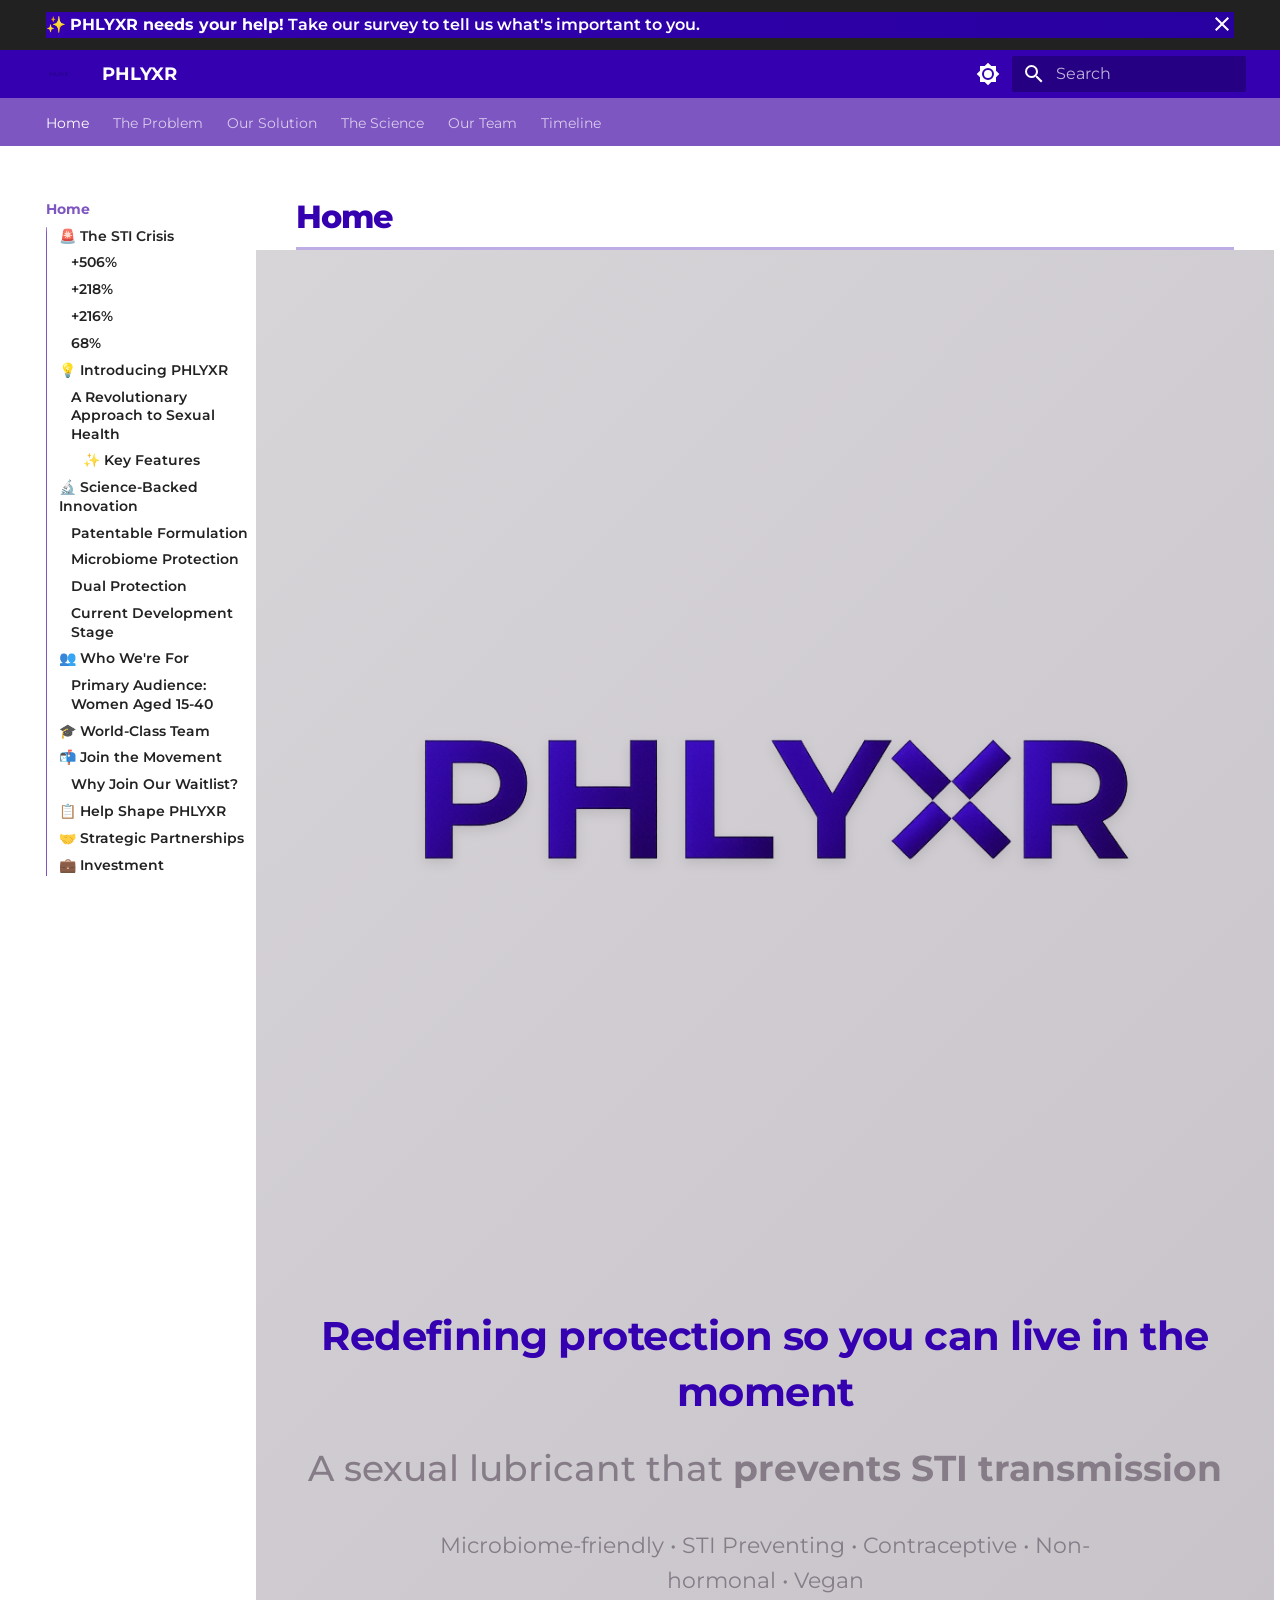
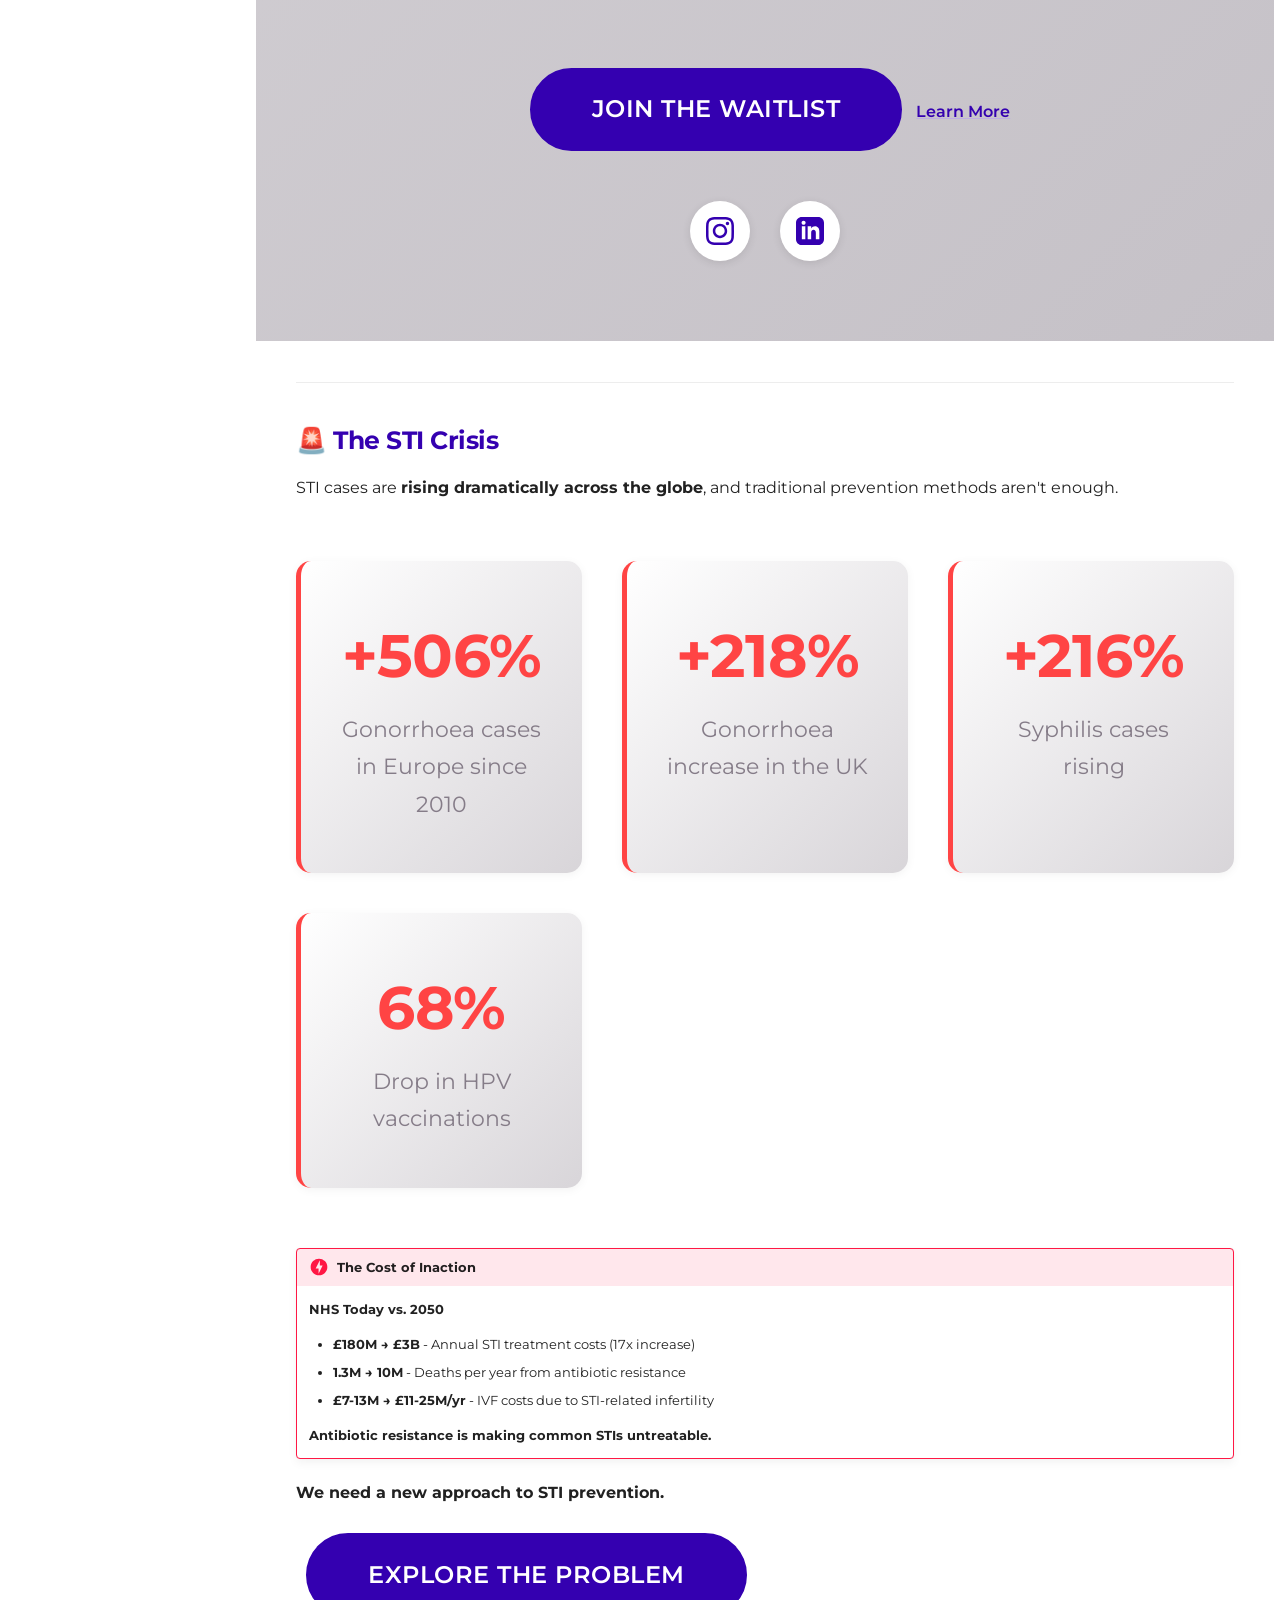
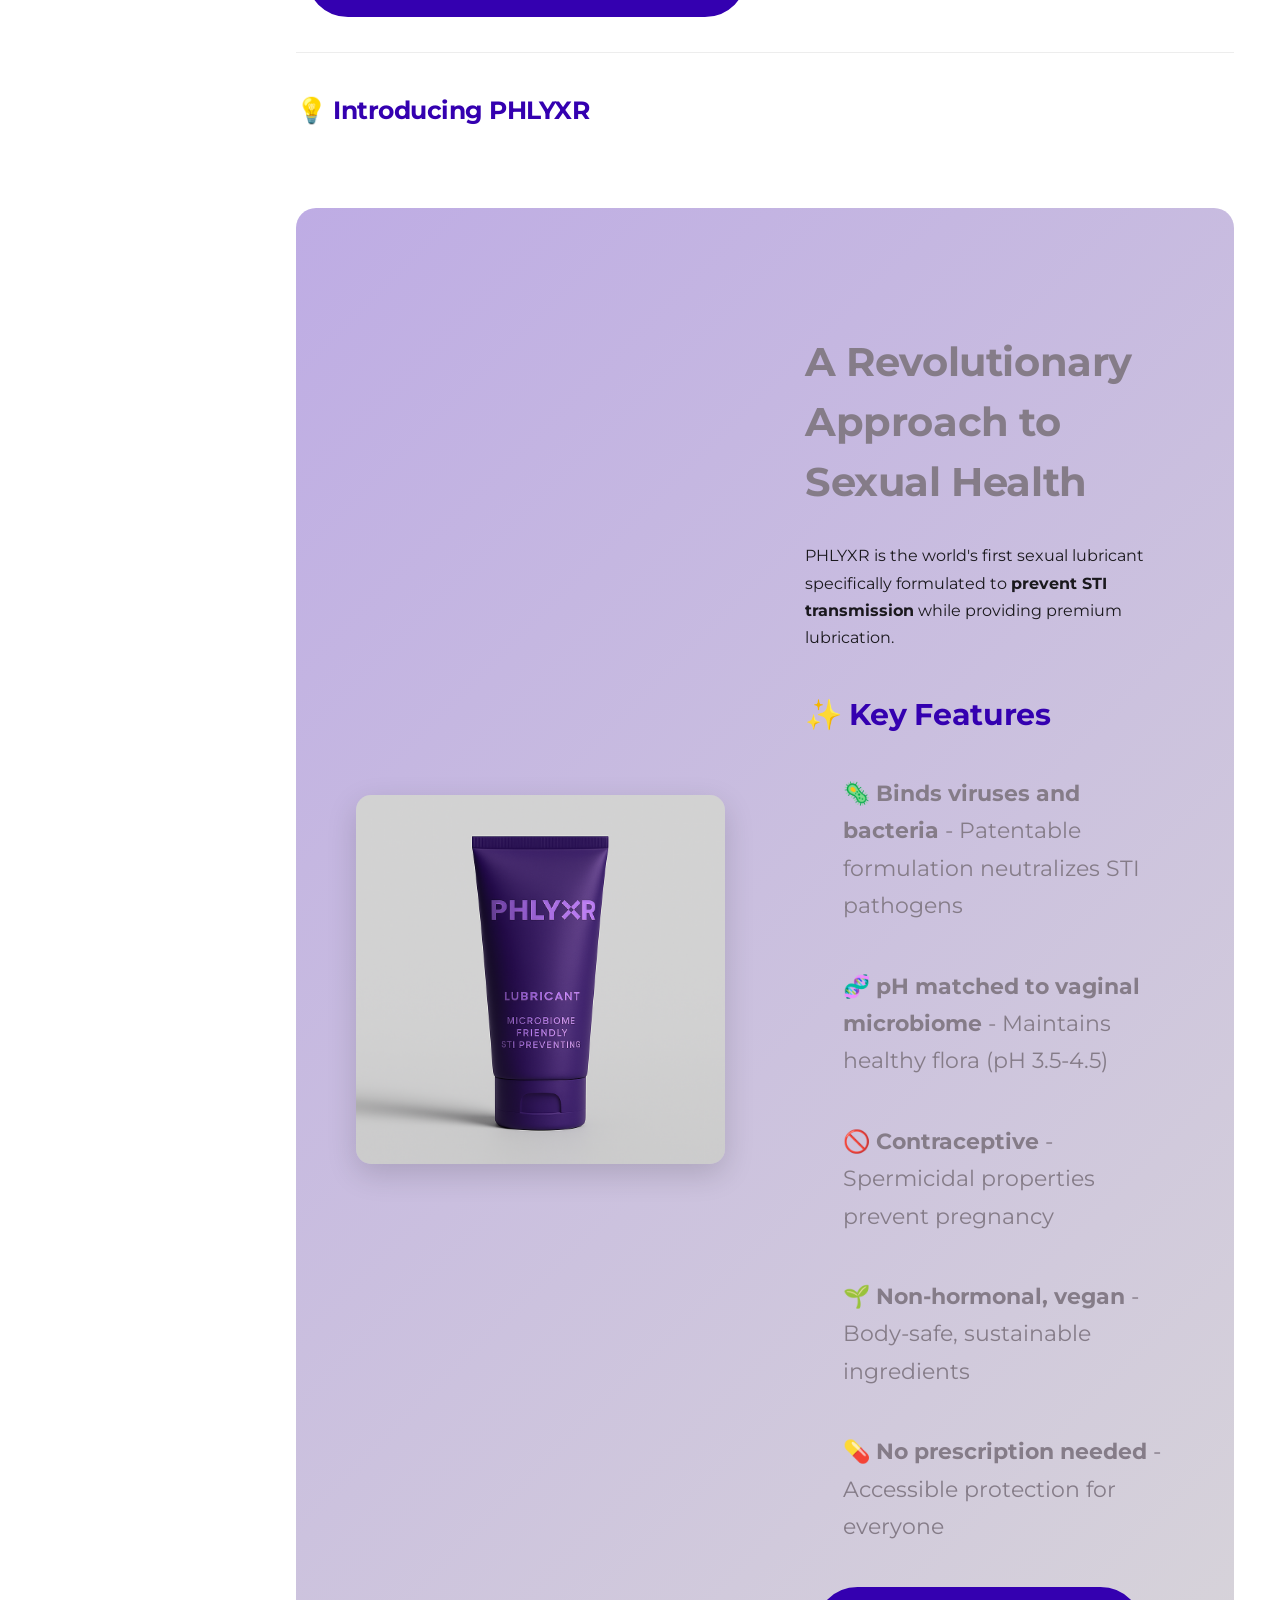
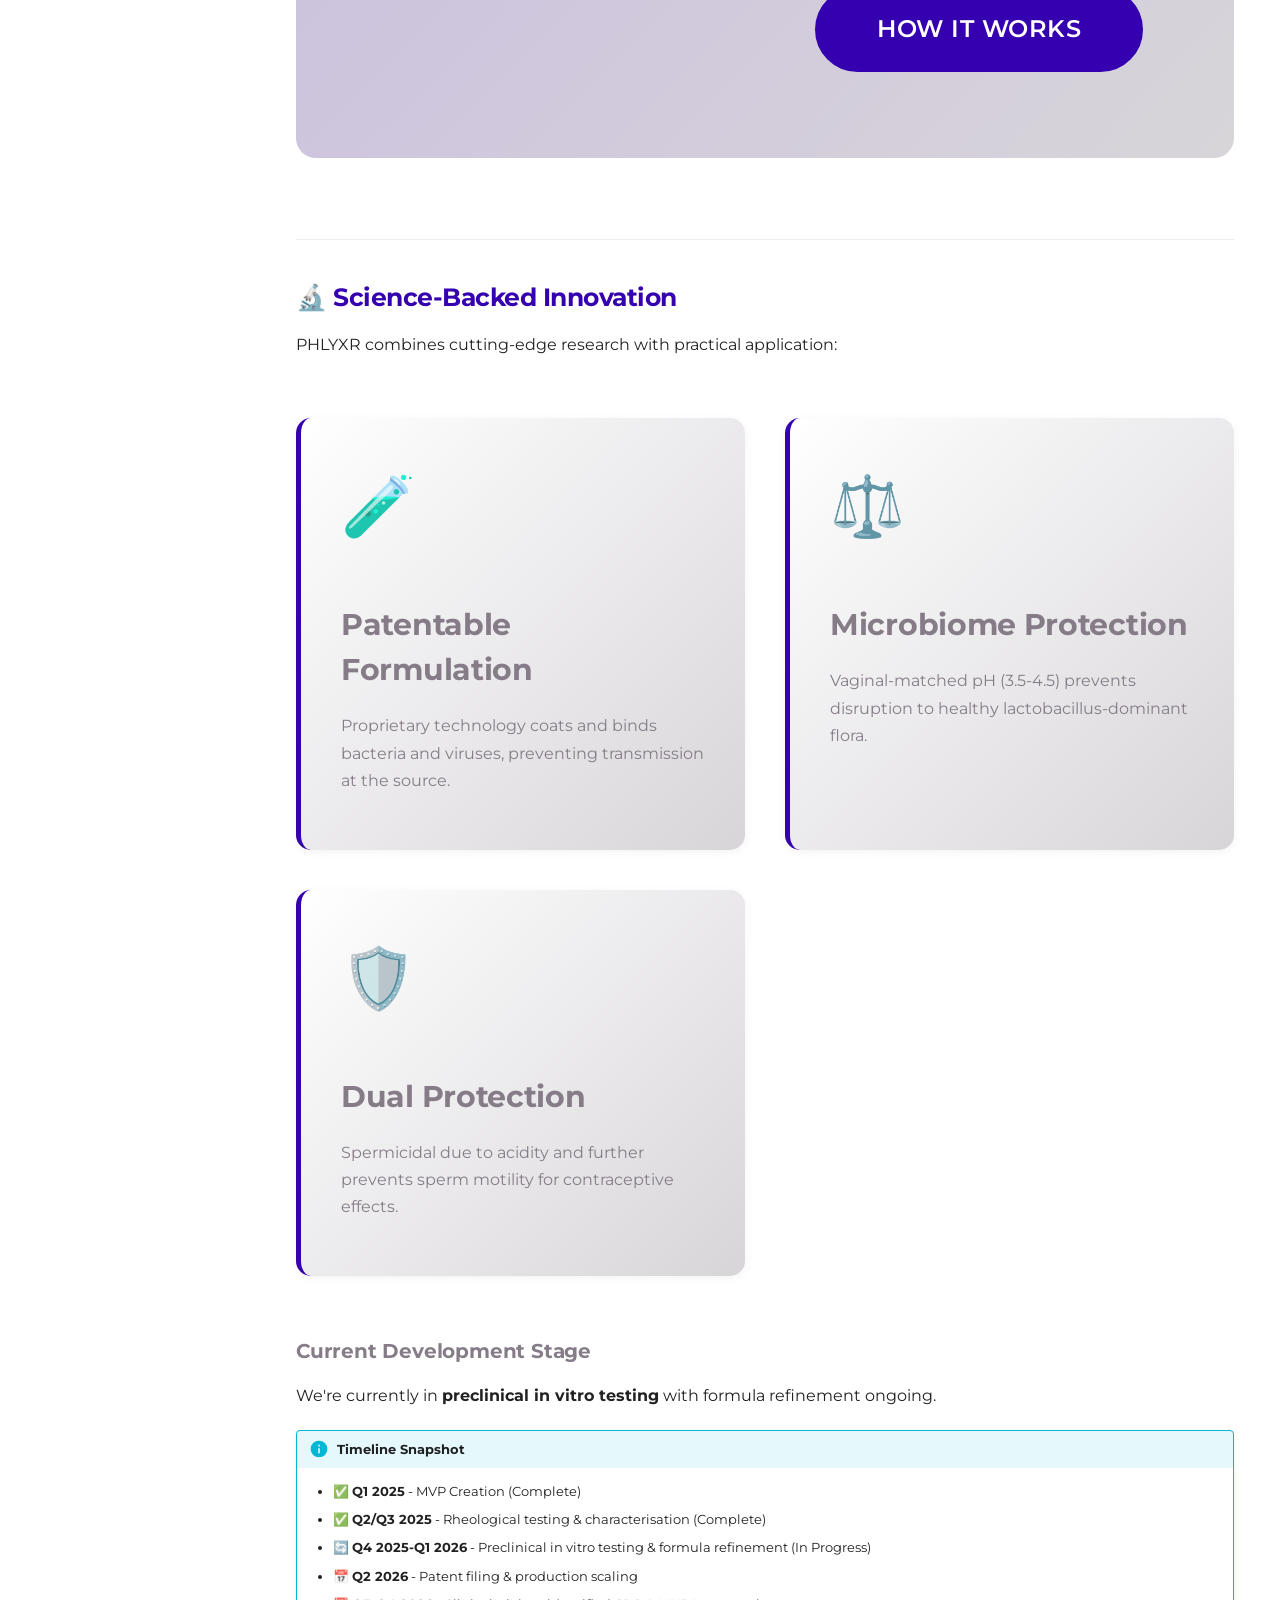
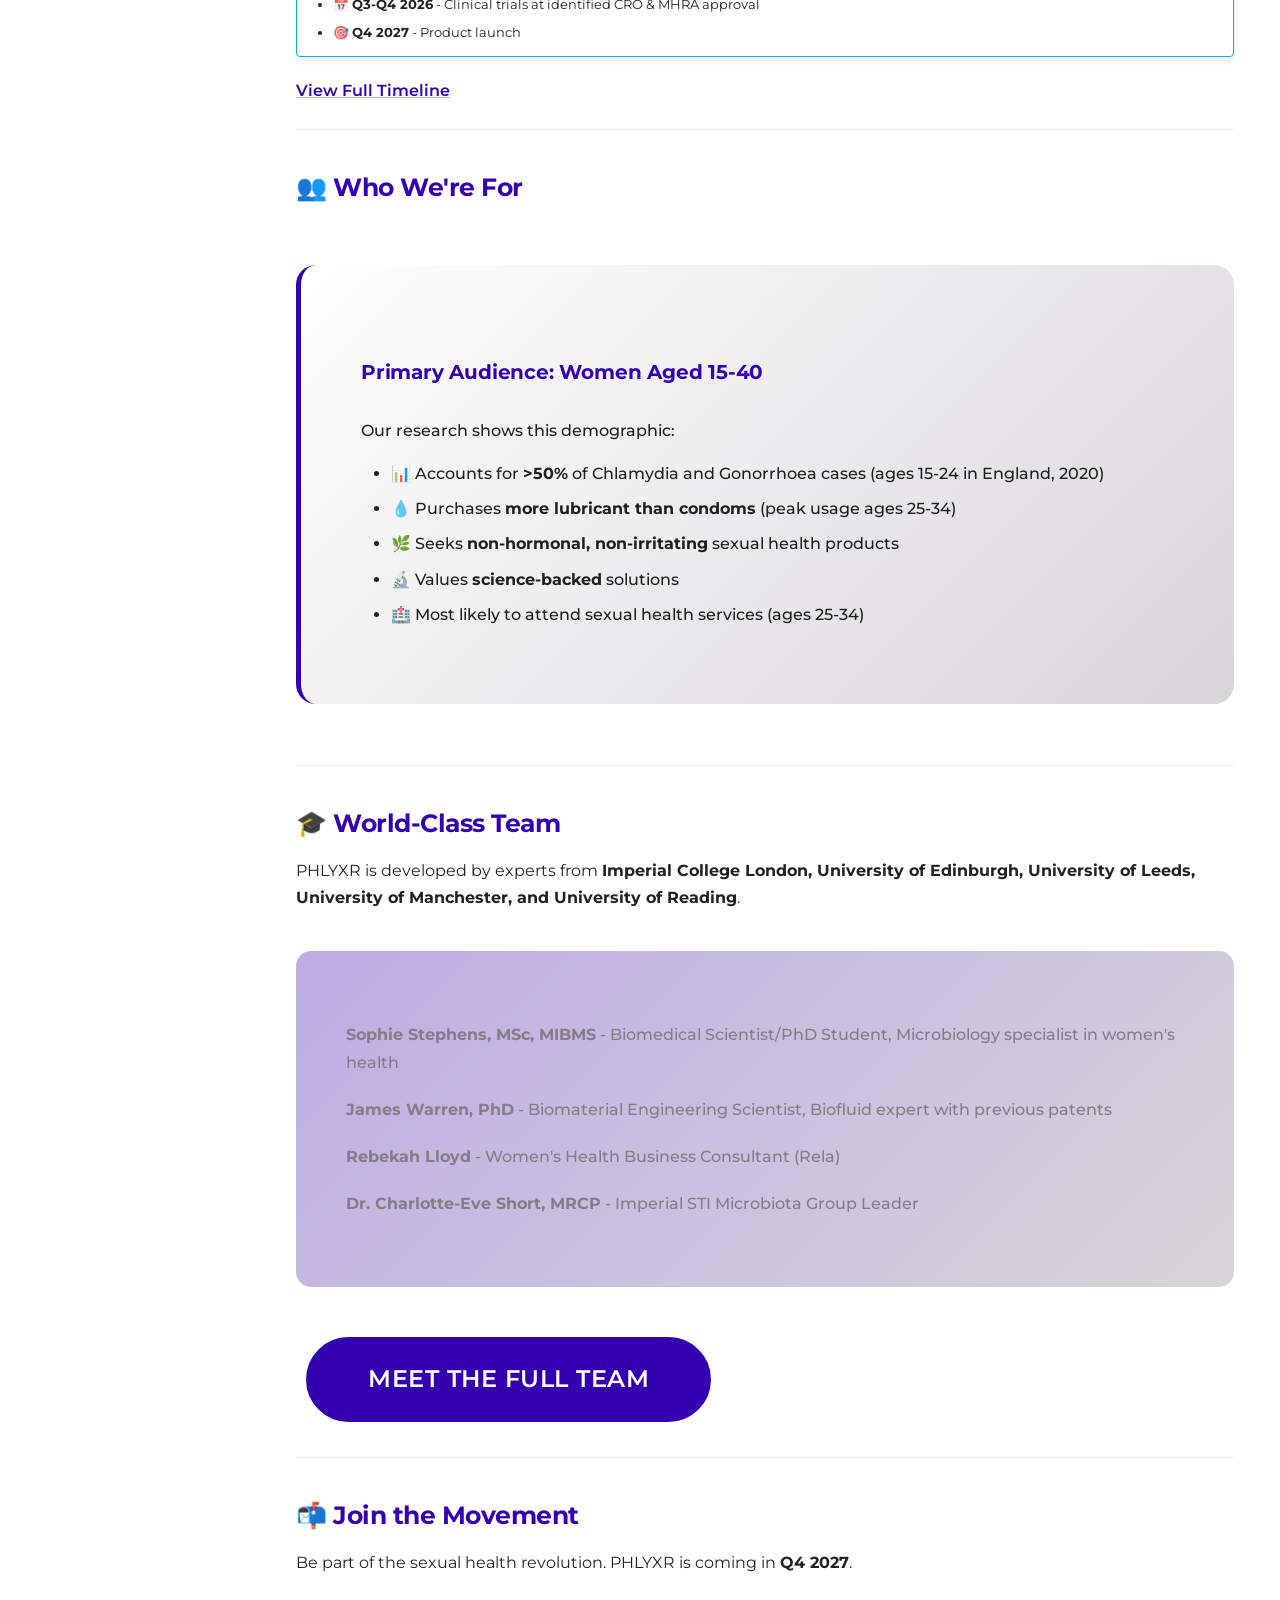
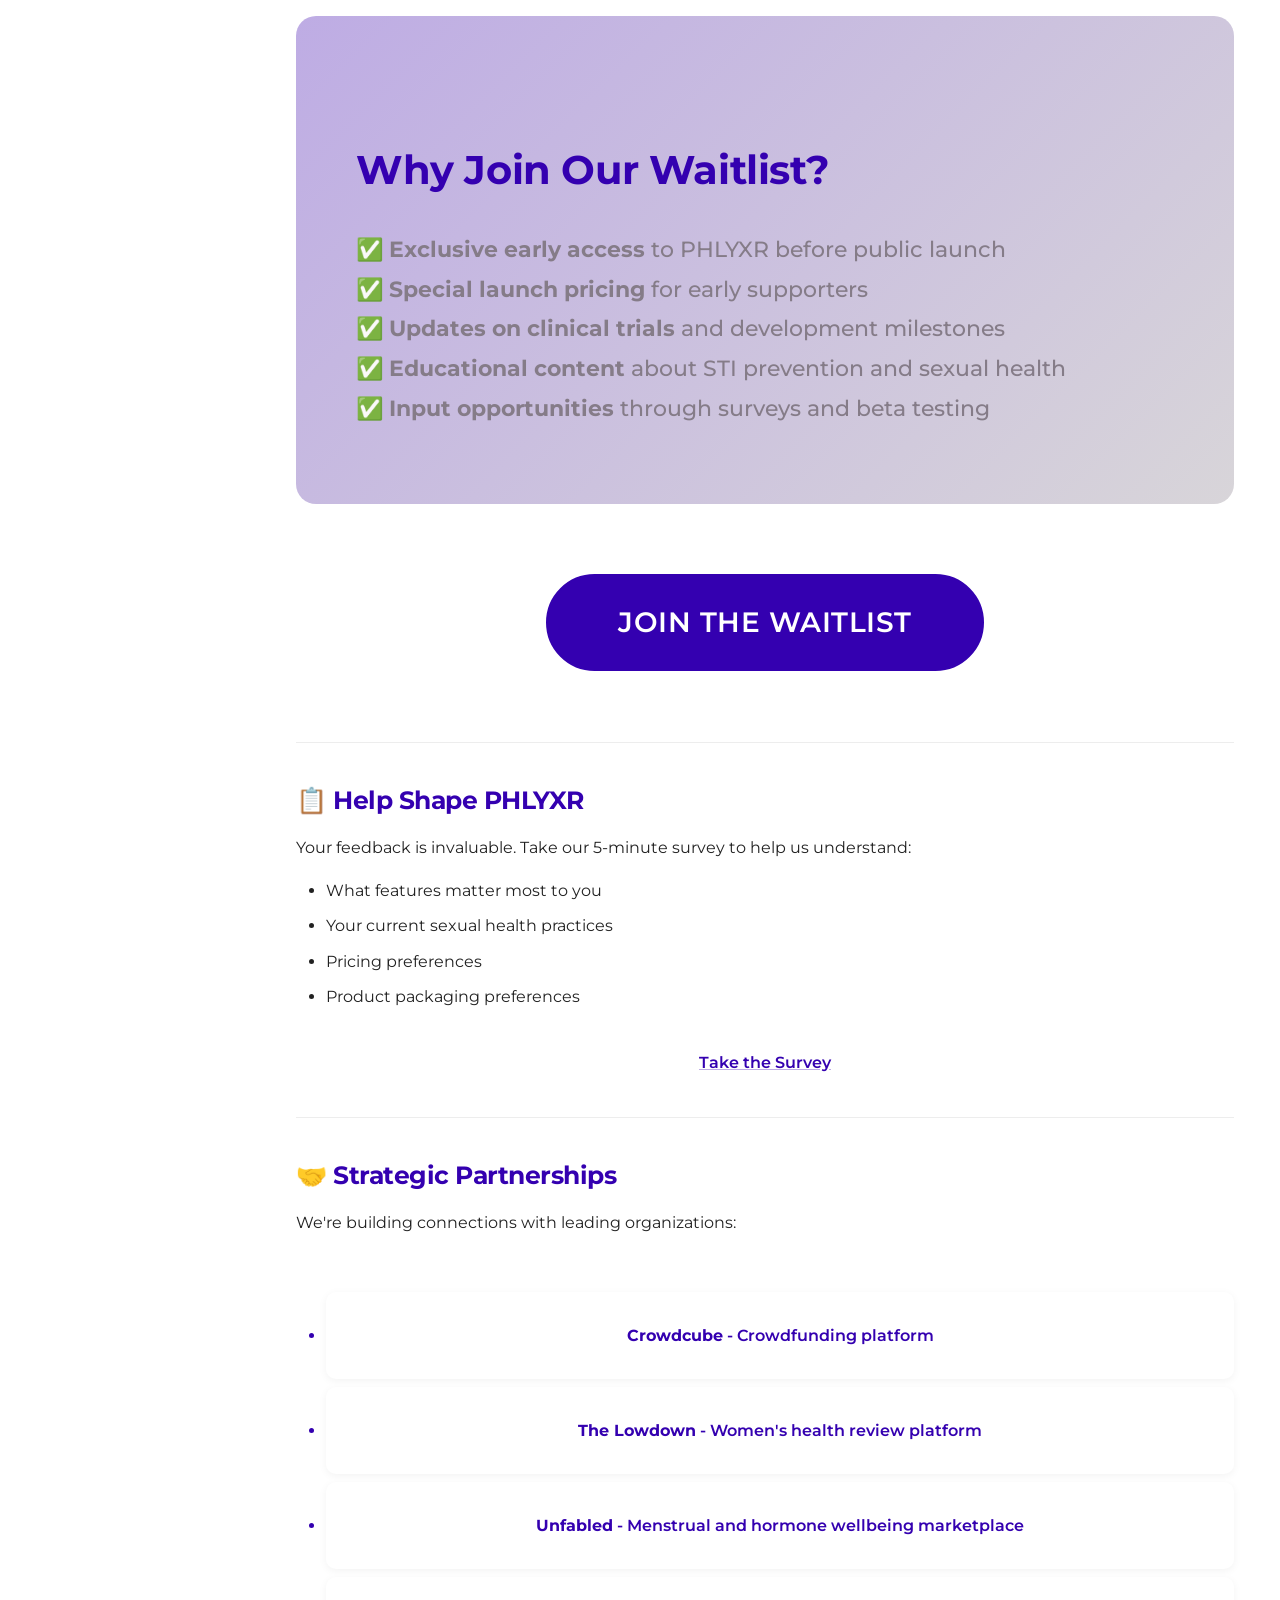
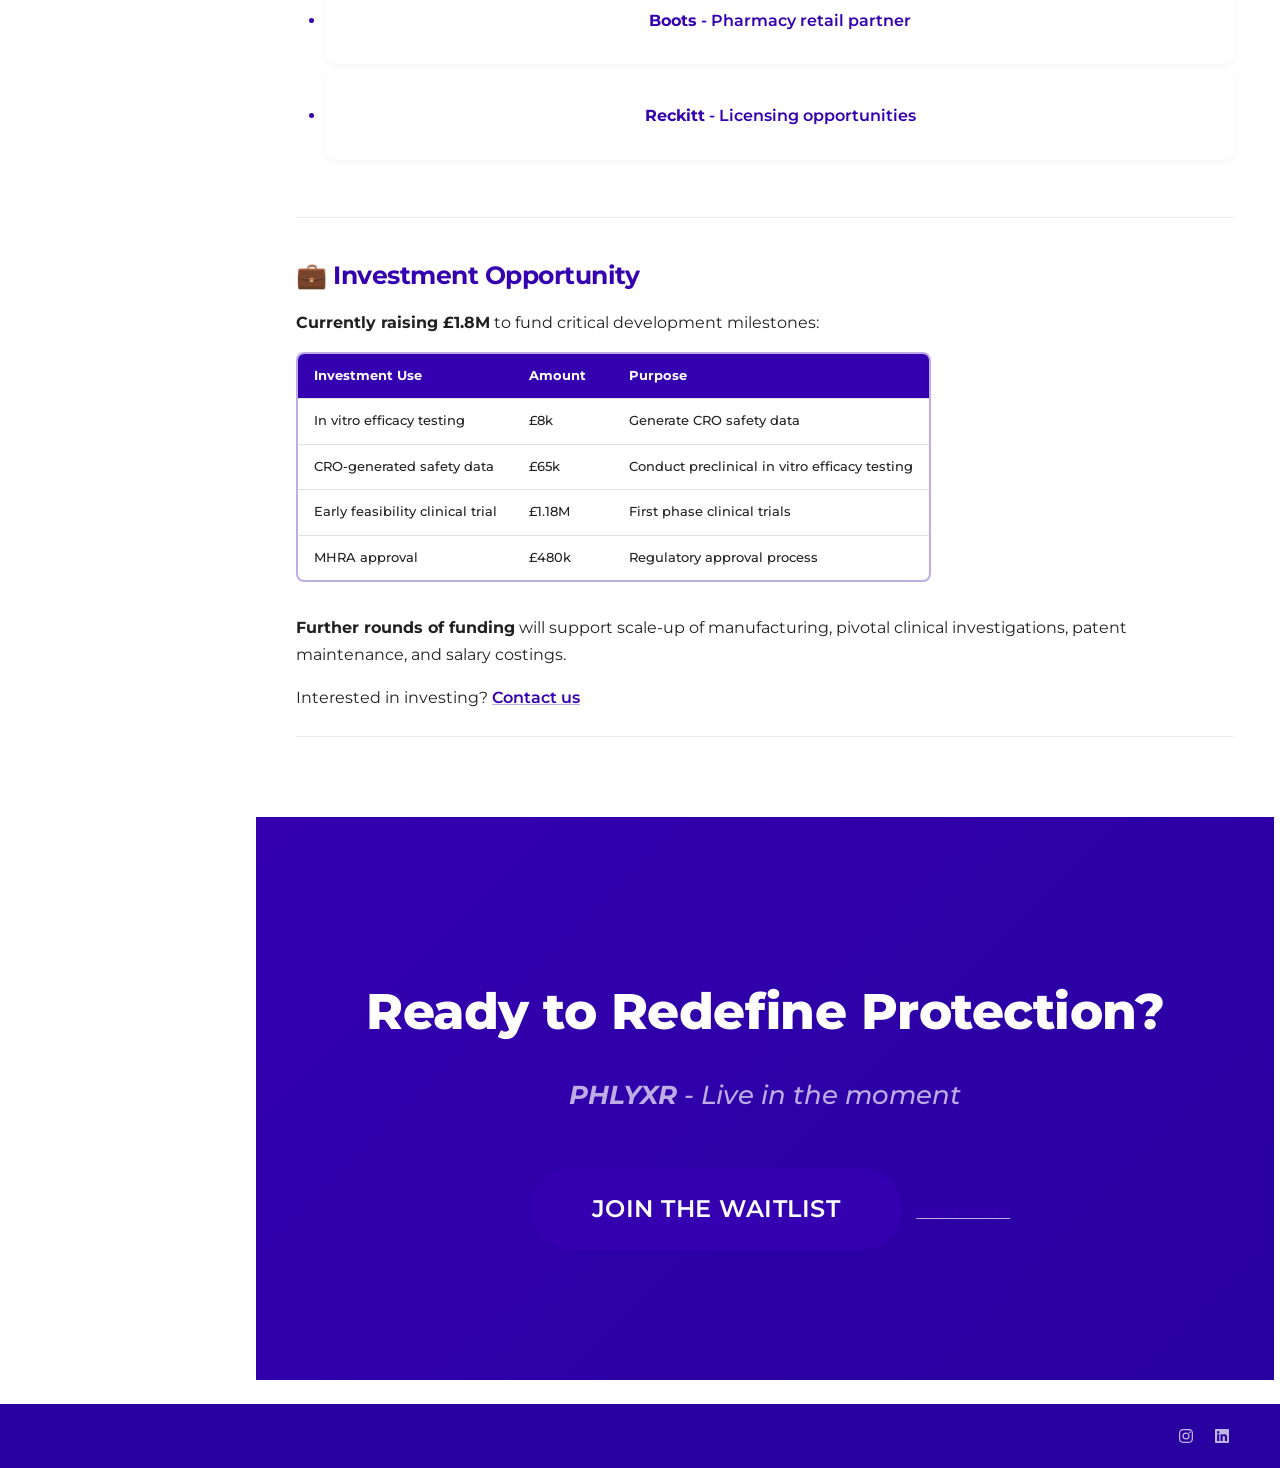
==== commit 7cee92fe: "edits" ====
--- a/site/index.html
+++ b/site/index.html
@@ -902,7 +902,7 @@
 
 <div class="fade-in">
 <a href="#waitlist" class="cta-button">Join the Waitlist</a>
-<a href="#learn-more" class="cta-button secondary">Learn More</a>
+<a href="#learn-more" class="cta-button.secondary">Learn More</a>
 </div>
 
 <div class="social-links fade-in">
@@ -1051,7 +1051,7 @@
 <li>Product packaging preferences</li>
 </ul>
 <div style="text-align: center; margin: 2rem 0;">
-<a href="https://forms.gle/your-survey-link" class="cta-button secondary" target="_blank">Take the Survey</a>
+<a href="https://forms.gle/your-survey-link" class="cta-button.secondary" target="_blank">Take the Survey</a>
 </div>
 
 <hr />
@@ -1108,7 +1108,7 @@
 <p><strong>PHLYXR</strong> - <em>Live in the moment</em></p>
 <div style="text-align: center; margin: 2rem 0;">
 <a href="#waitlist" class="cta-button">Join the Waitlist</a>
-<a href="our-solution.md" class="cta-button secondary">Learn More</a>
+<a href="our-solution.md" class="cta-button.secondary">Learn More</a>
 </div>
 </div>
 
--- a/site/stylesheets/extra.css
+++ b/site/stylesheets/extra.css
@@ -93,7 +93,7 @@
   box-shadow: 0 5px 15px rgba(52, 0, 176, 0.3);
   color: var(--phlyxr-white) !important;
 }.cta-button.secondary {
-  background-color: transparent;
+  background-color: rgba(52, 0, 176, 0.3);
   color: var(--phlyxr-primary) !important;
   border: 2px solid var(--phlyxr-primary);
 }.cta-button.secondary:hover {
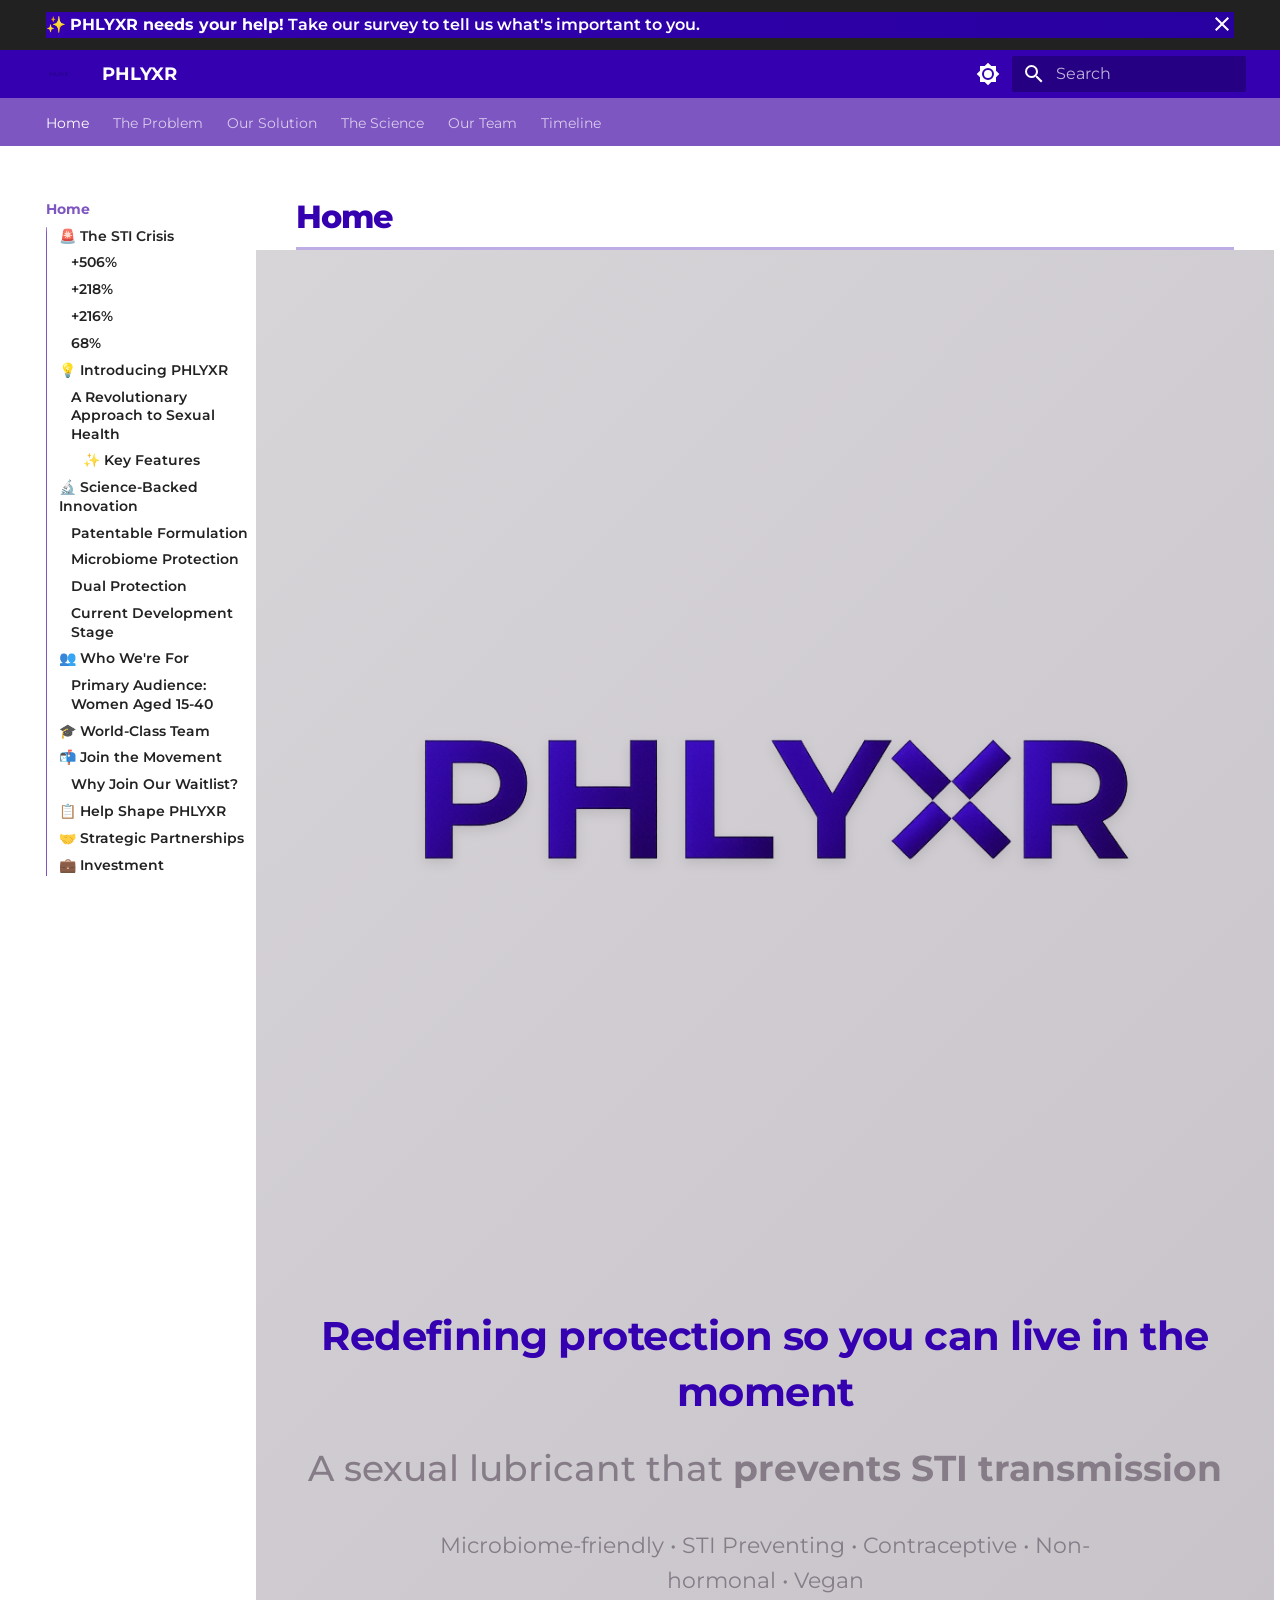
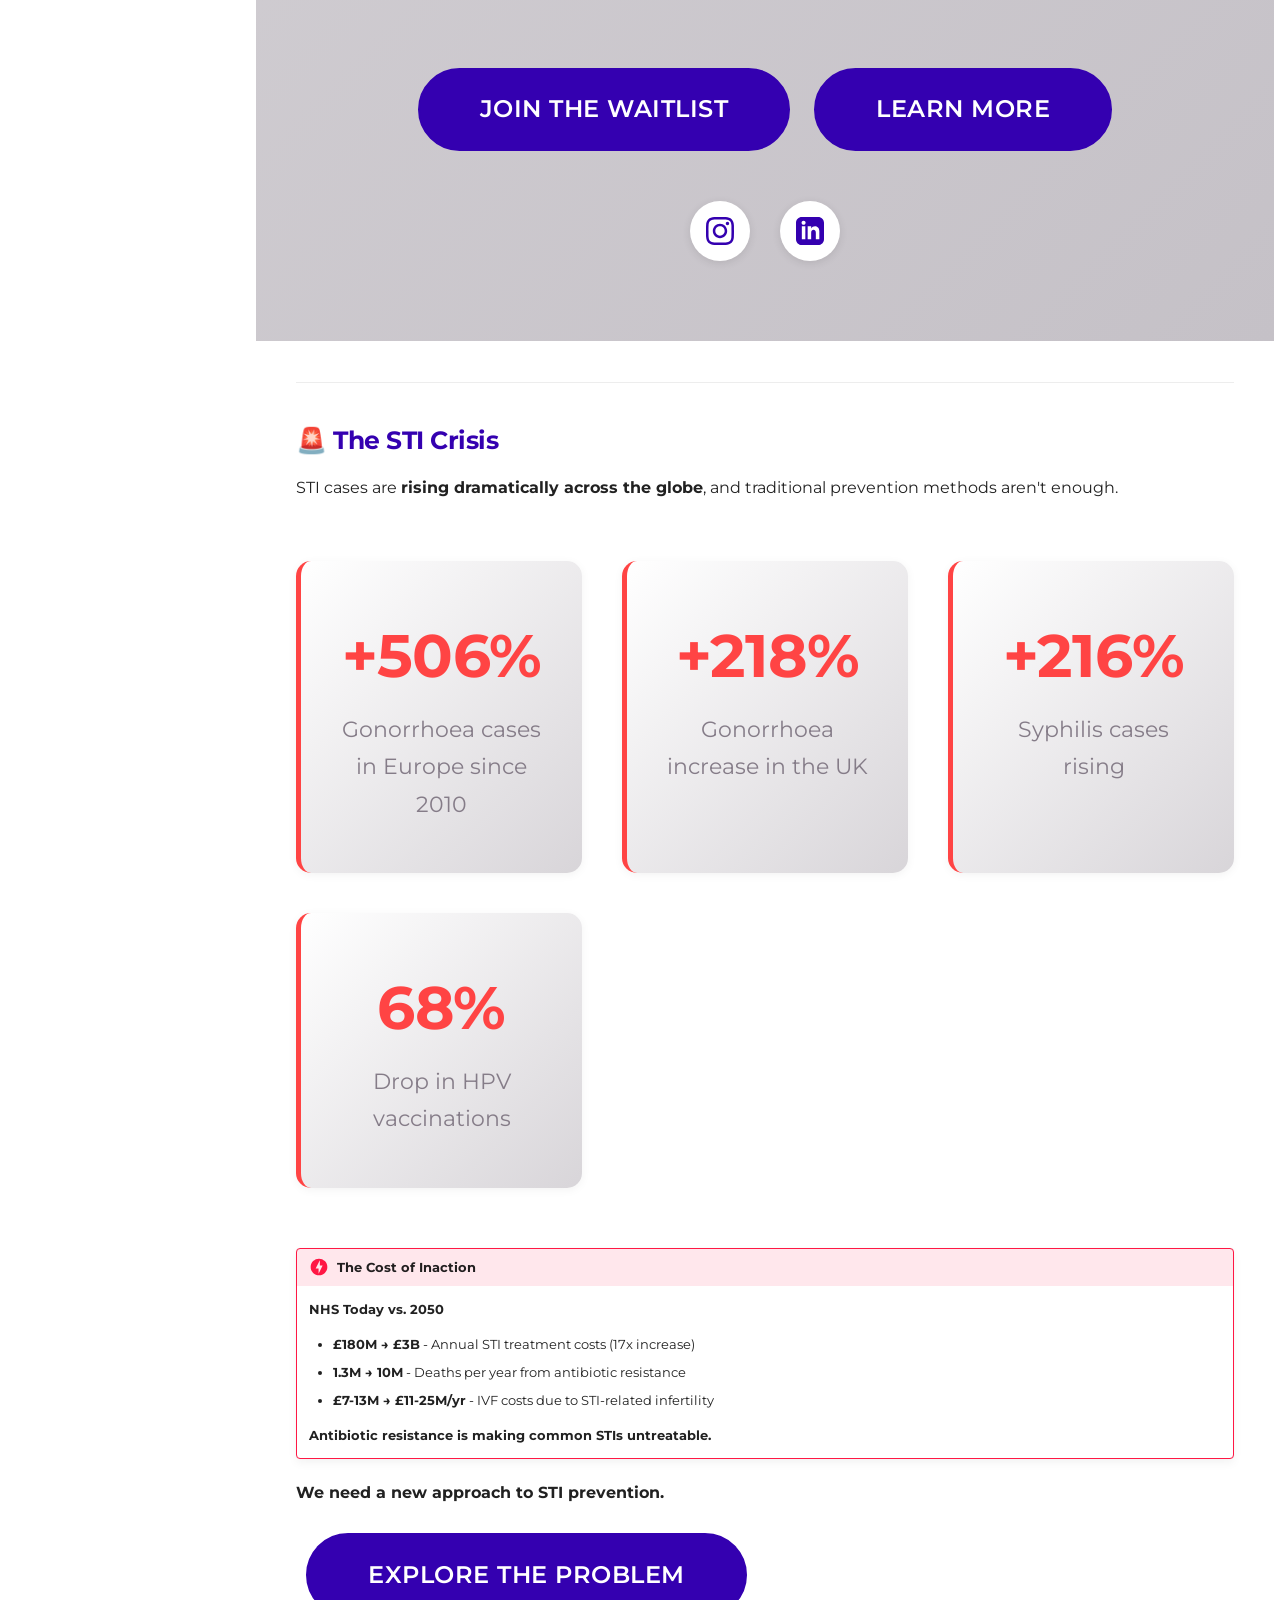
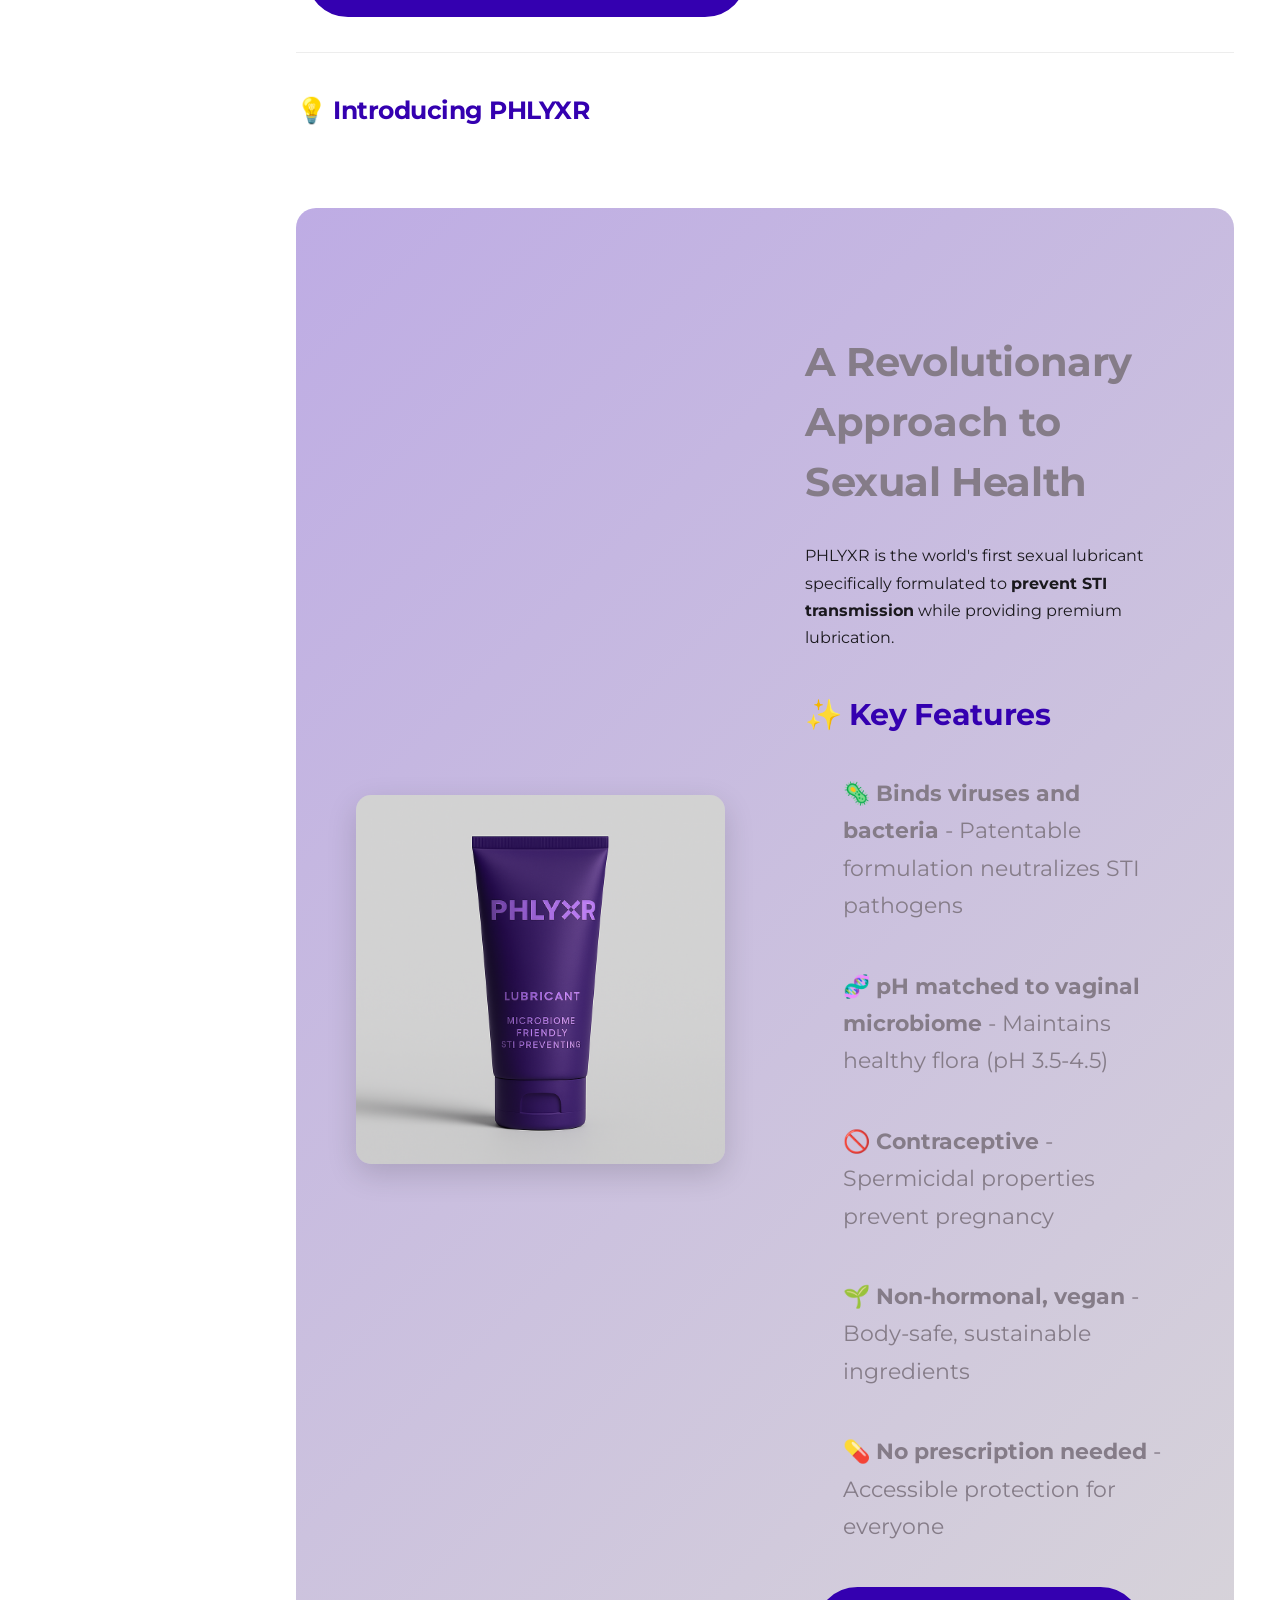
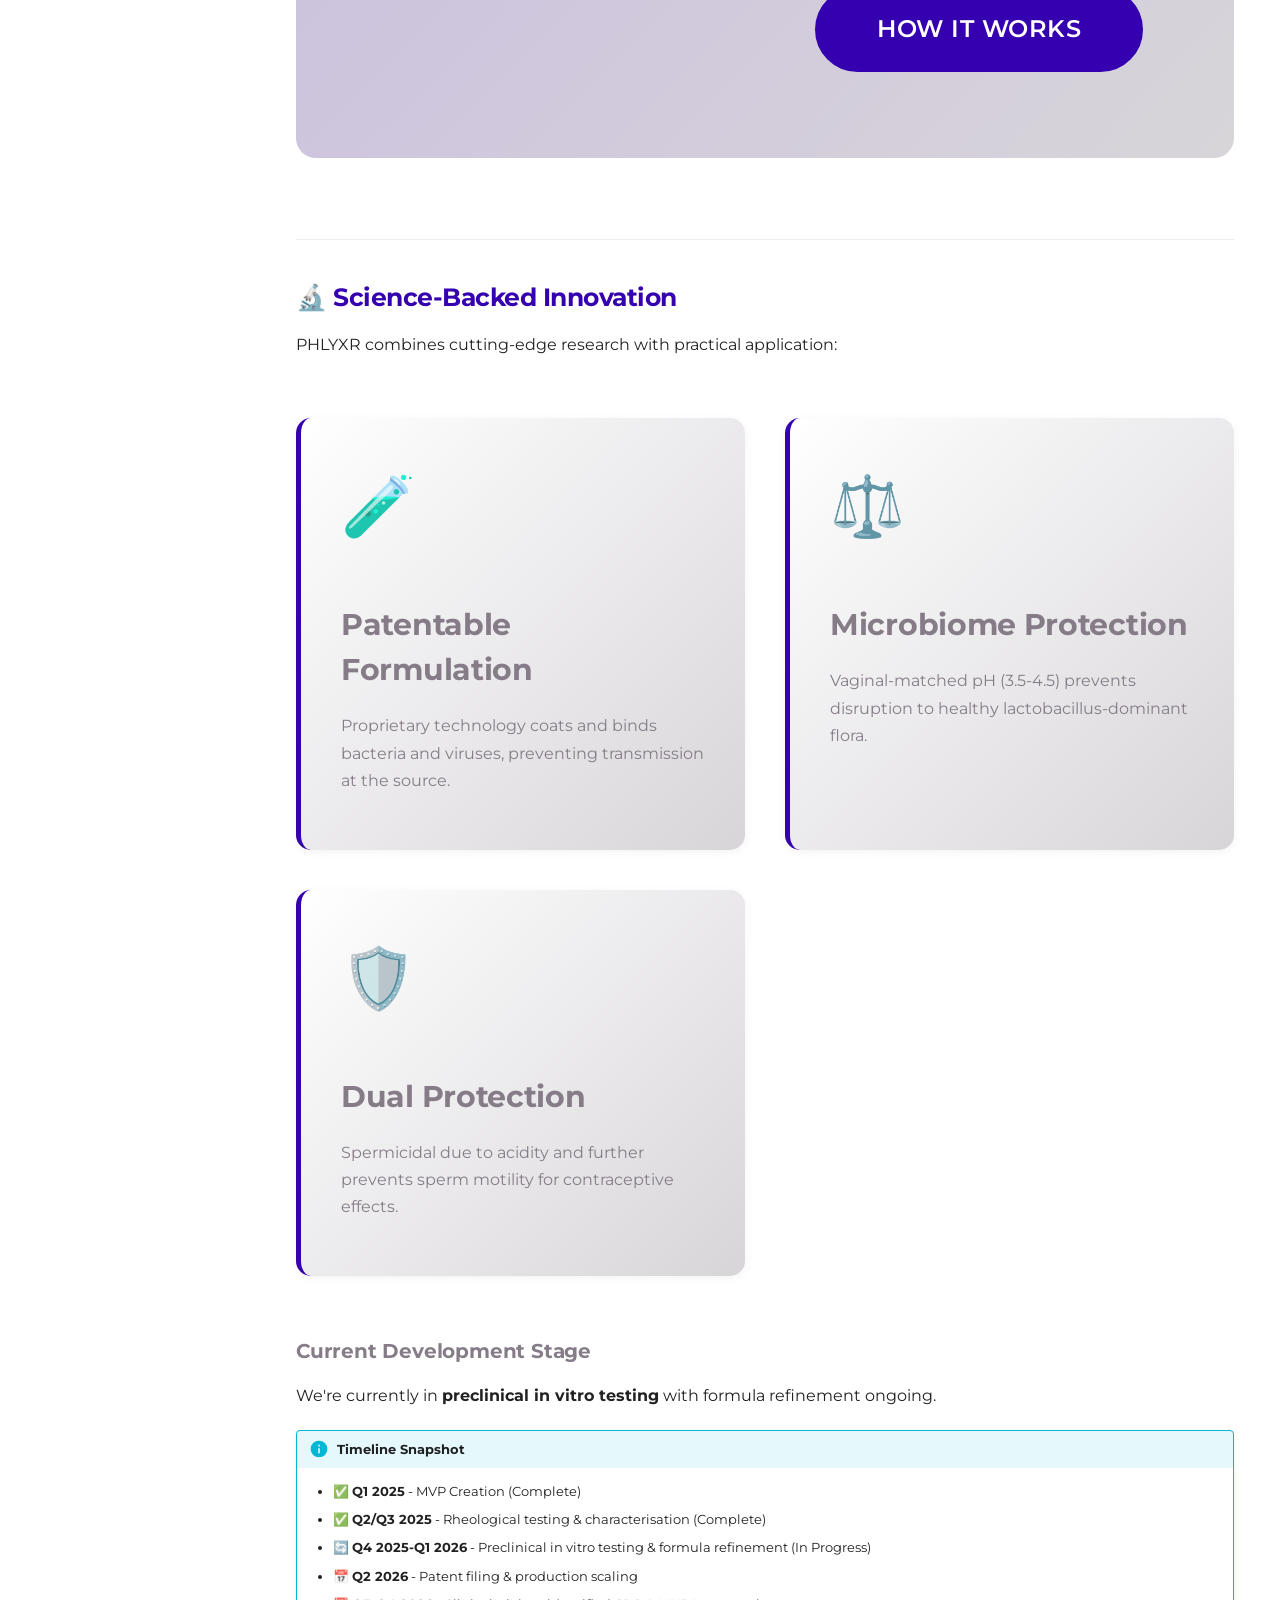
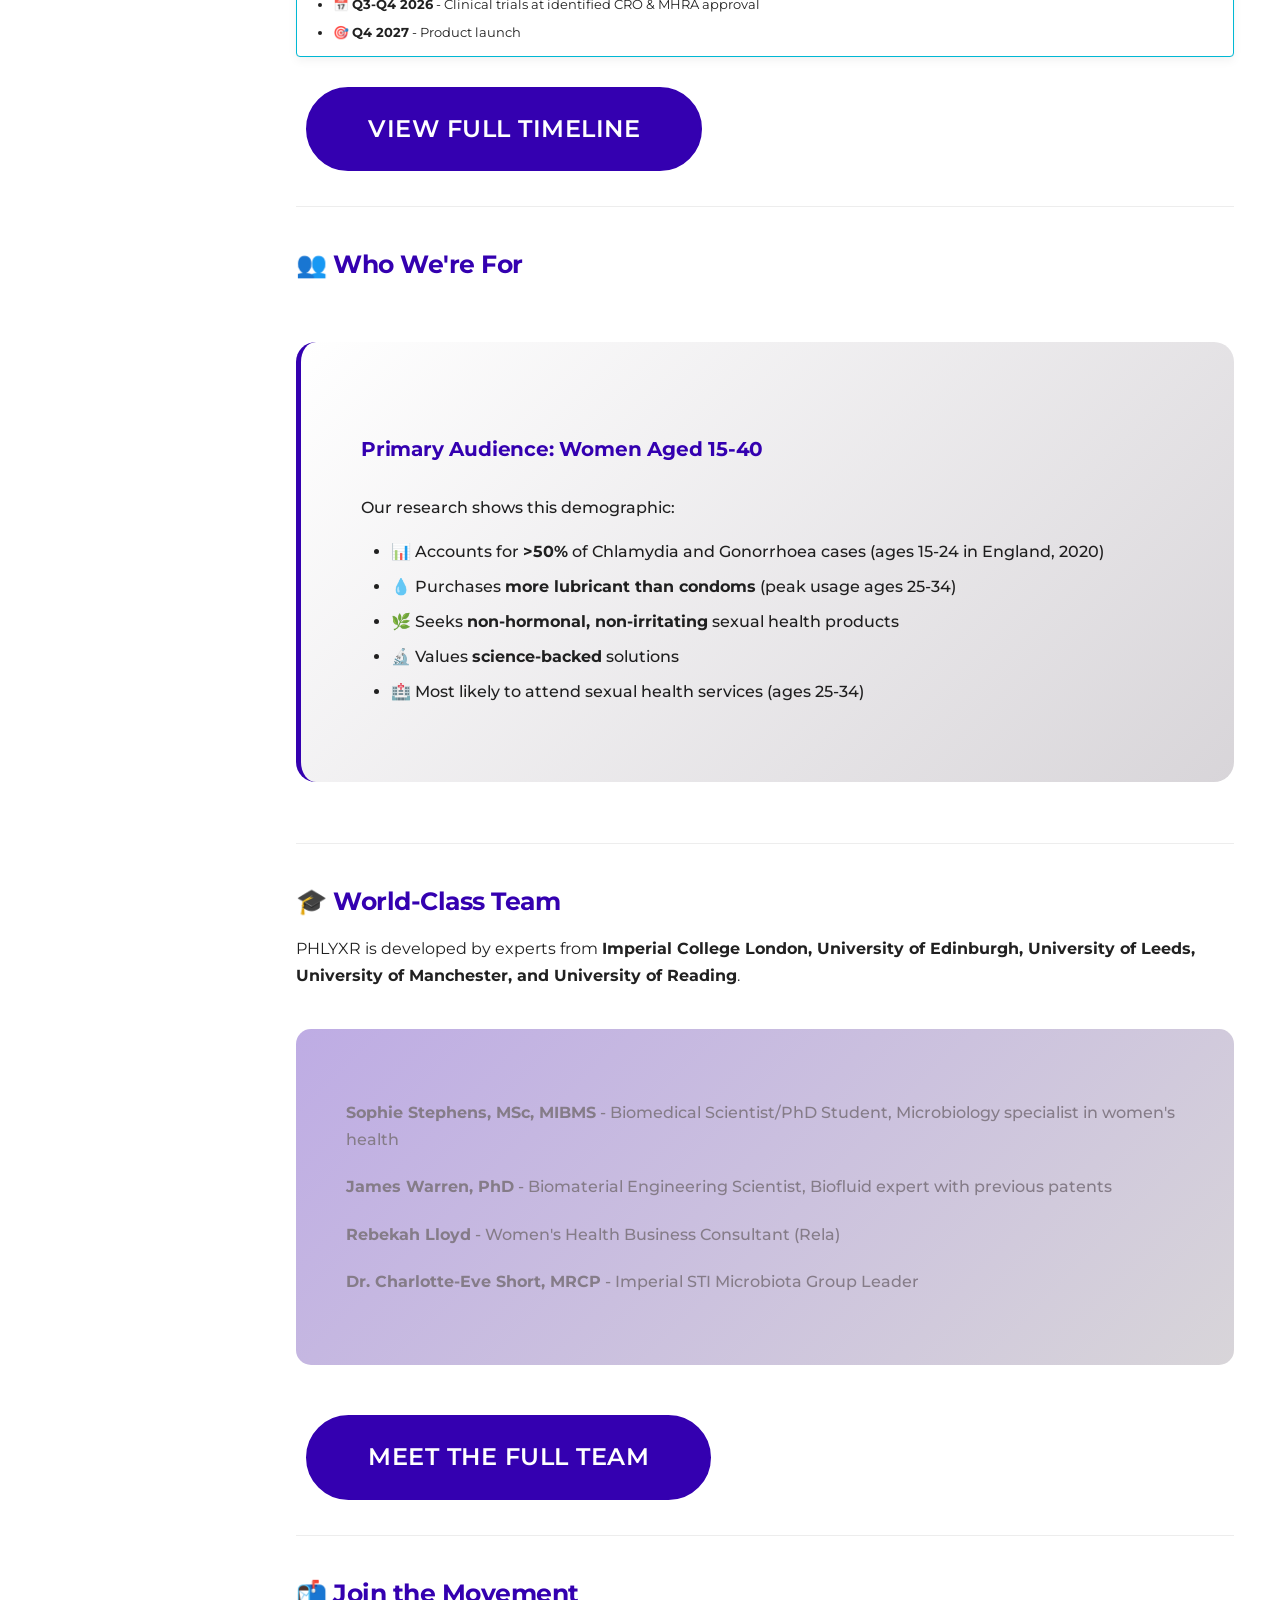
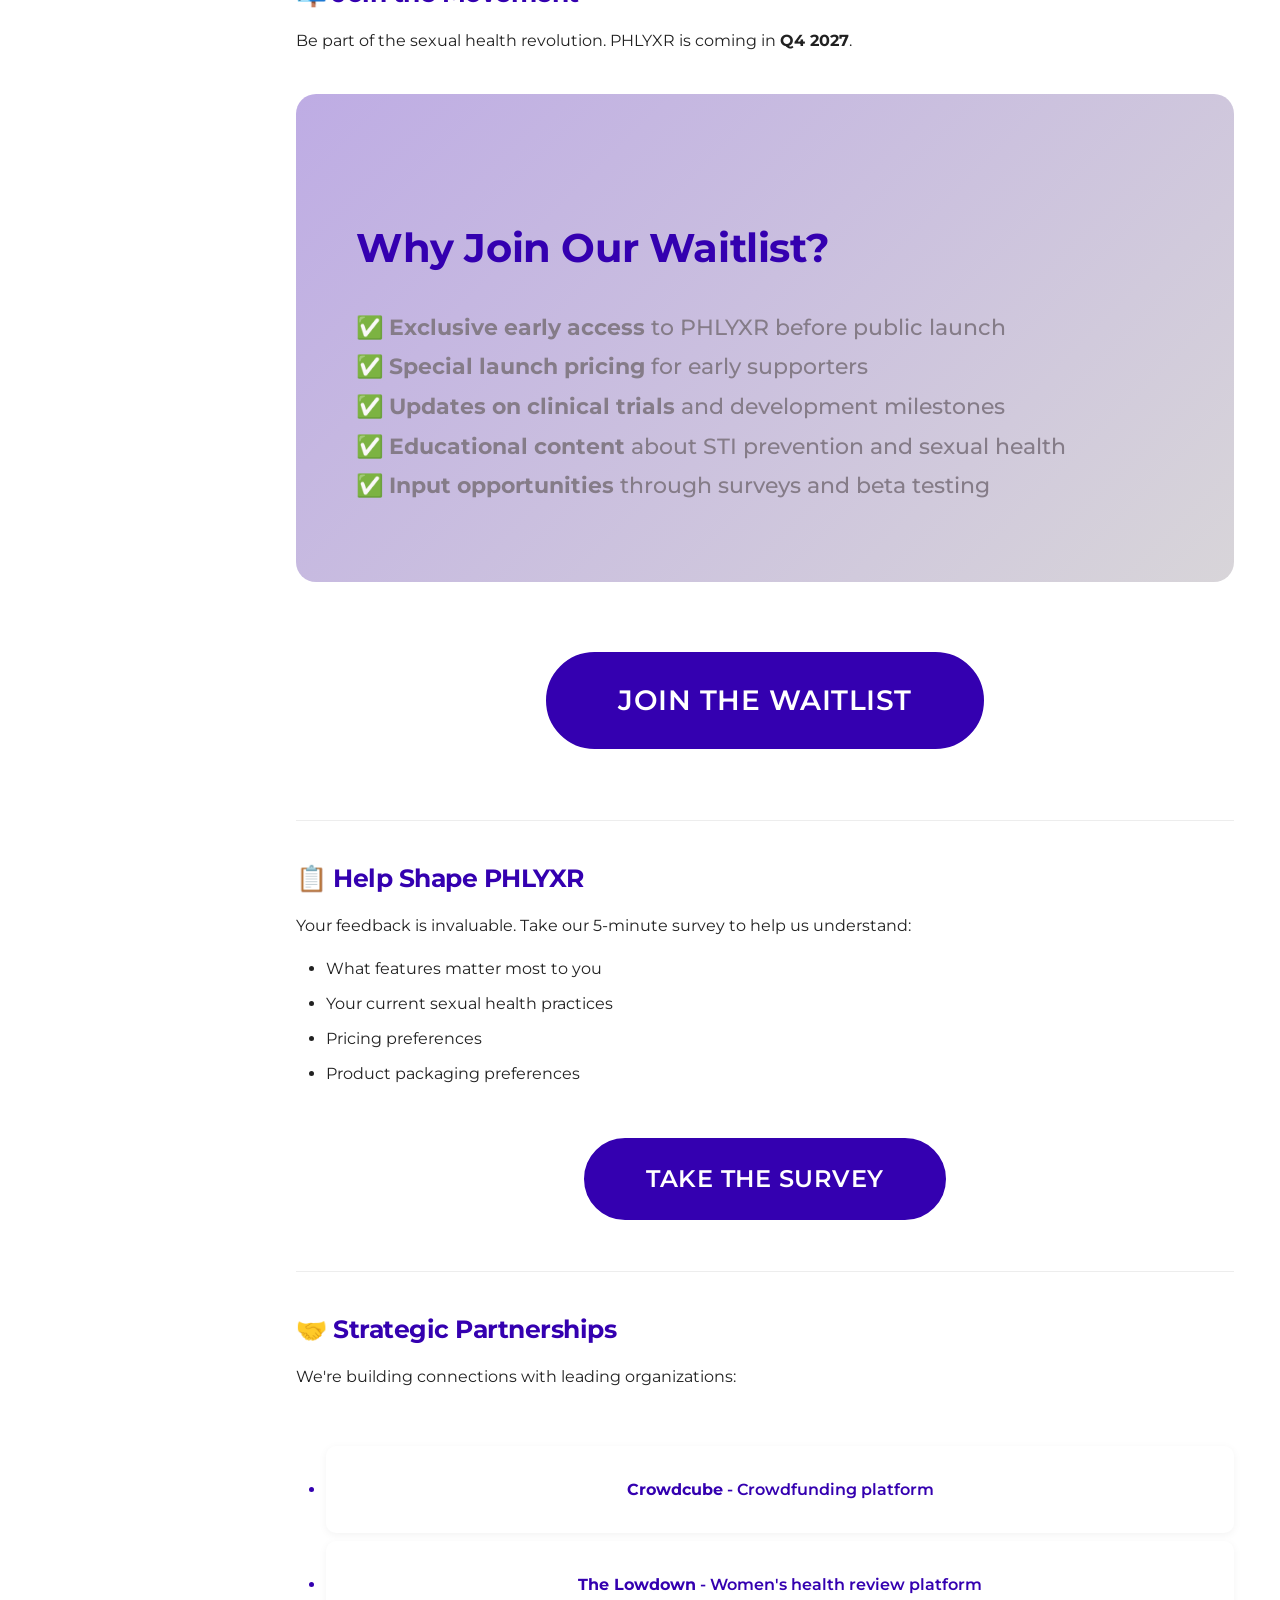
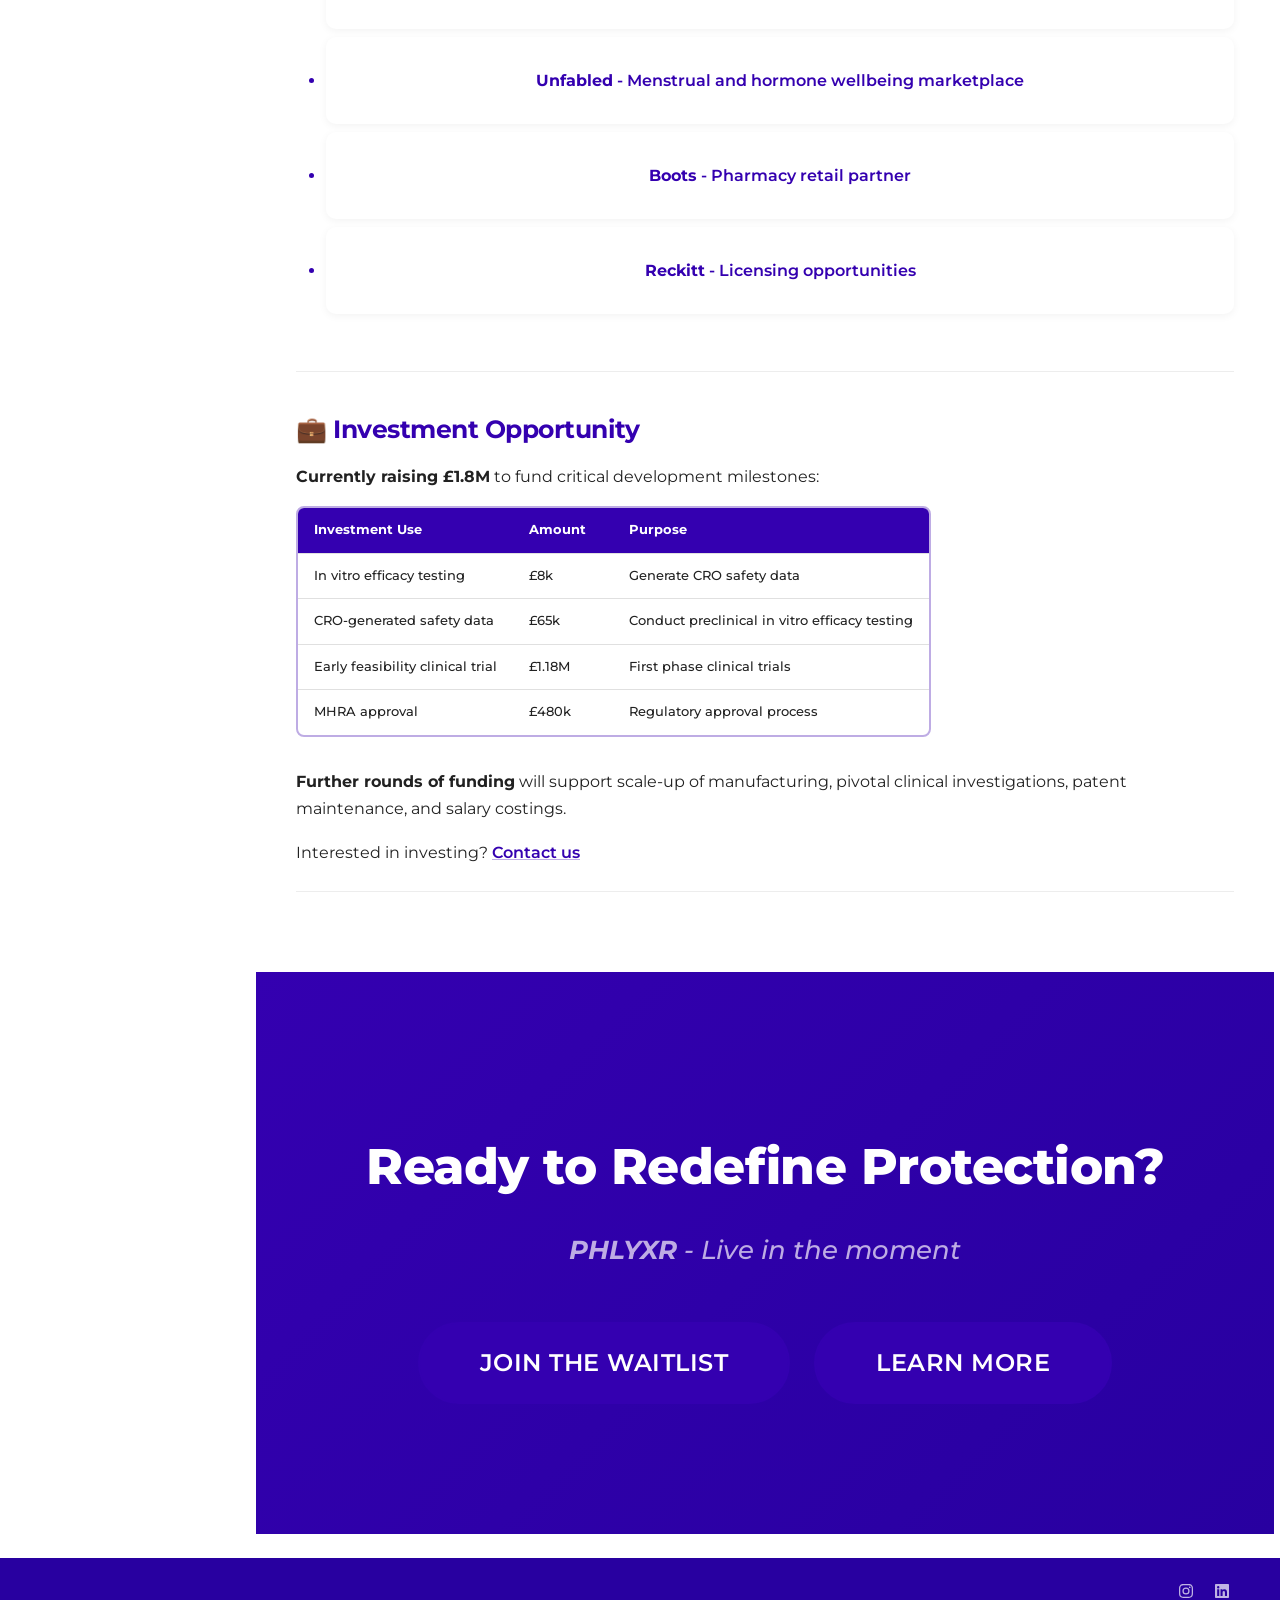
==== commit 64b9f4fa: "CTA button change back" ====
--- a/site/index.html
+++ b/site/index.html
@@ -902,7 +902,7 @@
 
 <div class="fade-in">
 <a href="#waitlist" class="cta-button">Join the Waitlist</a>
-<a href="#learn-more" class="cta-button.secondary">Learn More</a>
+<a href="#learn-more" class="cta-button secondary">Learn More</a>
 </div>
 
 <div class="social-links fade-in">
@@ -1002,7 +1002,7 @@
 <li>🎯 <strong>Q4 2027</strong> - Product launch</li>
 </ul>
 </div>
-<p><a class="cta-button.secondary" href="timeline/">View Full Timeline</a></p>
+<p><a class="cta-button" href="timeline/" secondary="secondary">View Full Timeline</a></p>
 <hr />
 <h2 id="who-were-for">👥 Who We're For</h2>
 <div class="target-audience">
@@ -1051,7 +1051,7 @@
 <li>Product packaging preferences</li>
 </ul>
 <div style="text-align: center; margin: 2rem 0;">
-<a href="https://forms.gle/your-survey-link" class="cta-button.secondary" target="_blank">Take the Survey</a>
+<a href="https://forms.gle/your-survey-link" class="cta-button secondary" target="_blank">Take the Survey</a>
 </div>
 
 <hr />
@@ -1108,7 +1108,7 @@
 <p><strong>PHLYXR</strong> - <em>Live in the moment</em></p>
 <div style="text-align: center; margin: 2rem 0;">
 <a href="#waitlist" class="cta-button">Join the Waitlist</a>
-<a href="our-solution.md" class="cta-button.secondary">Learn More</a>
+<a href="our-solution.md" class="cta-button secondary">Learn More</a>
 </div>
 </div>
 
--- a/site/stylesheets/extra.css
+++ b/site/stylesheets/extra.css
@@ -92,11 +92,11 @@
   transform: translateY(-2px);
   box-shadow: 0 5px 15px rgba(52, 0, 176, 0.3);
   color: var(--phlyxr-white) !important;
-}.cta-button.secondary {
-  background-color: rgba(52, 0, 176, 0.3);
+}.cta-button secondary {
+  background-color: transparent;);
   color: var(--phlyxr-primary) !important;
   border: 2px solid var(--phlyxr-primary);
-}.cta-button.secondary:hover {
+}.cta-button secondary:hover {
   background-color: var(--phlyxr-primary);
   color: var(--phlyxr-white) !important;
 }.cta-button.large {
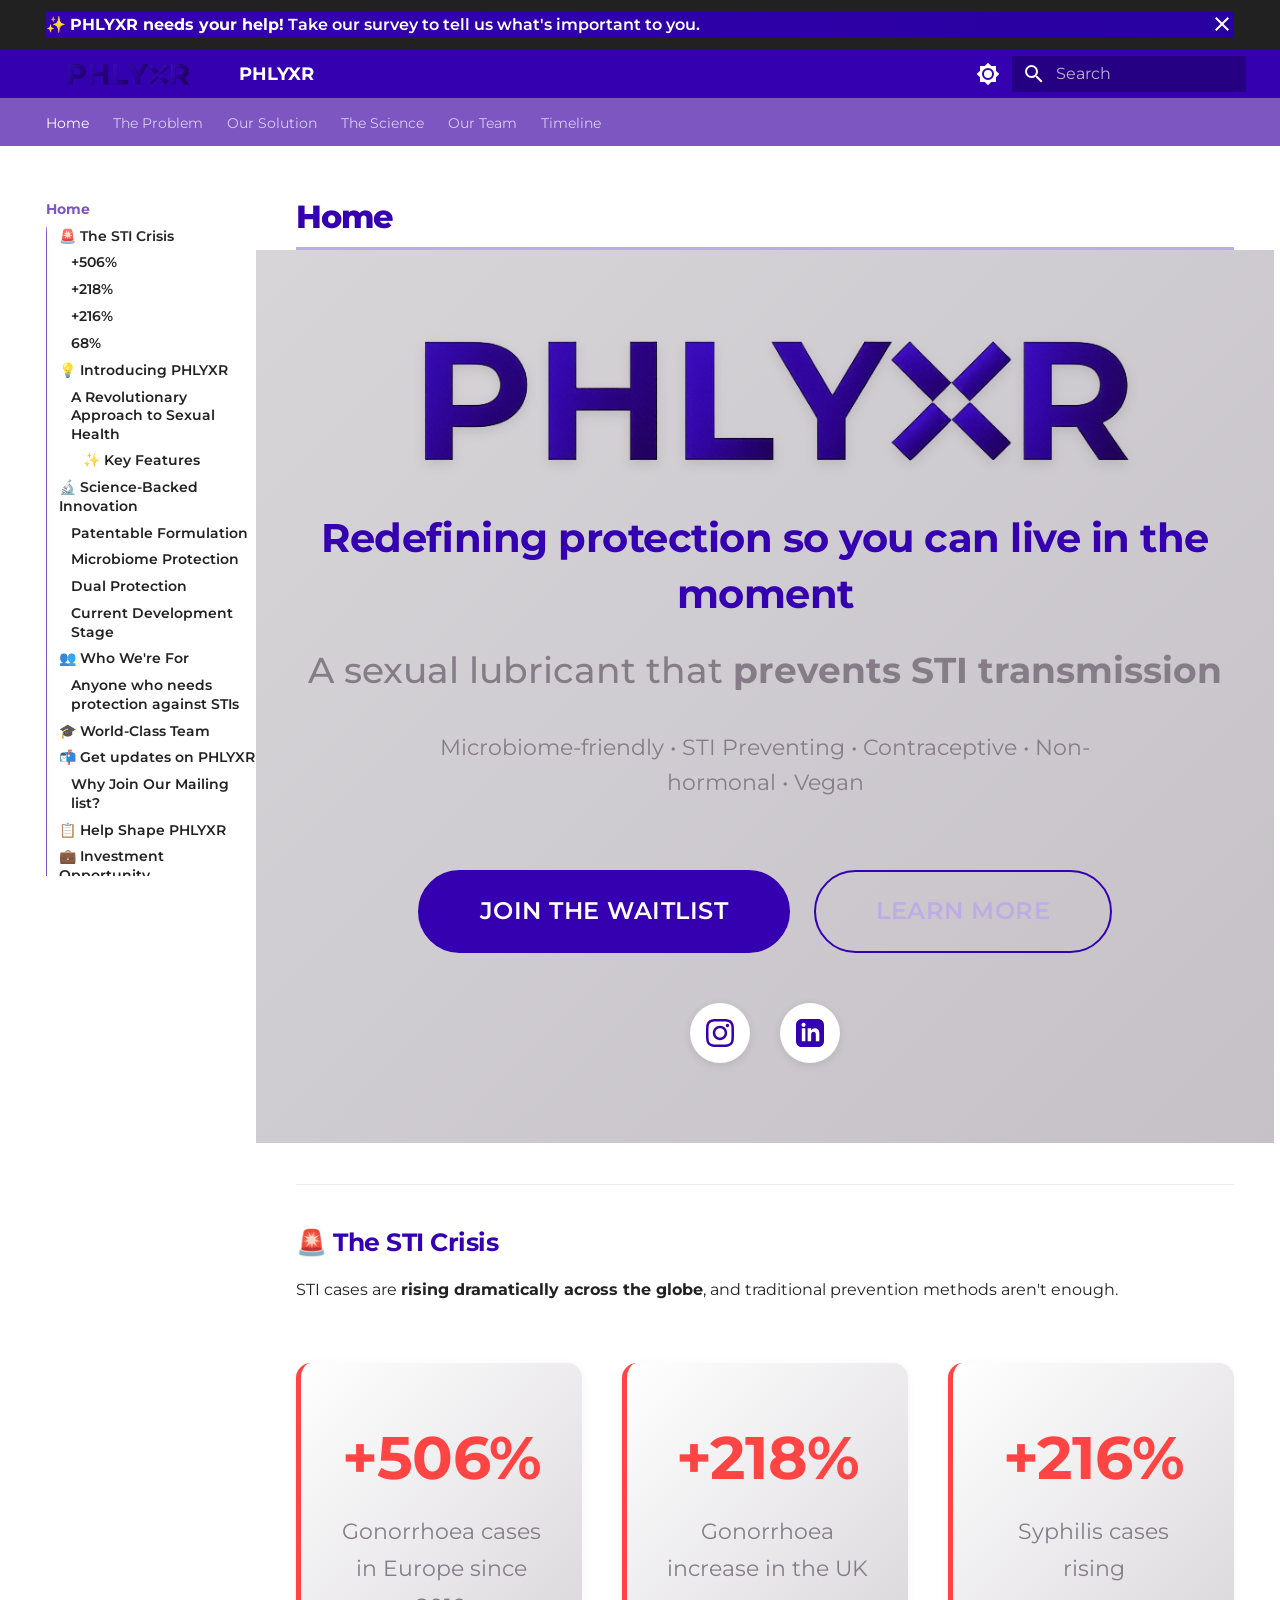
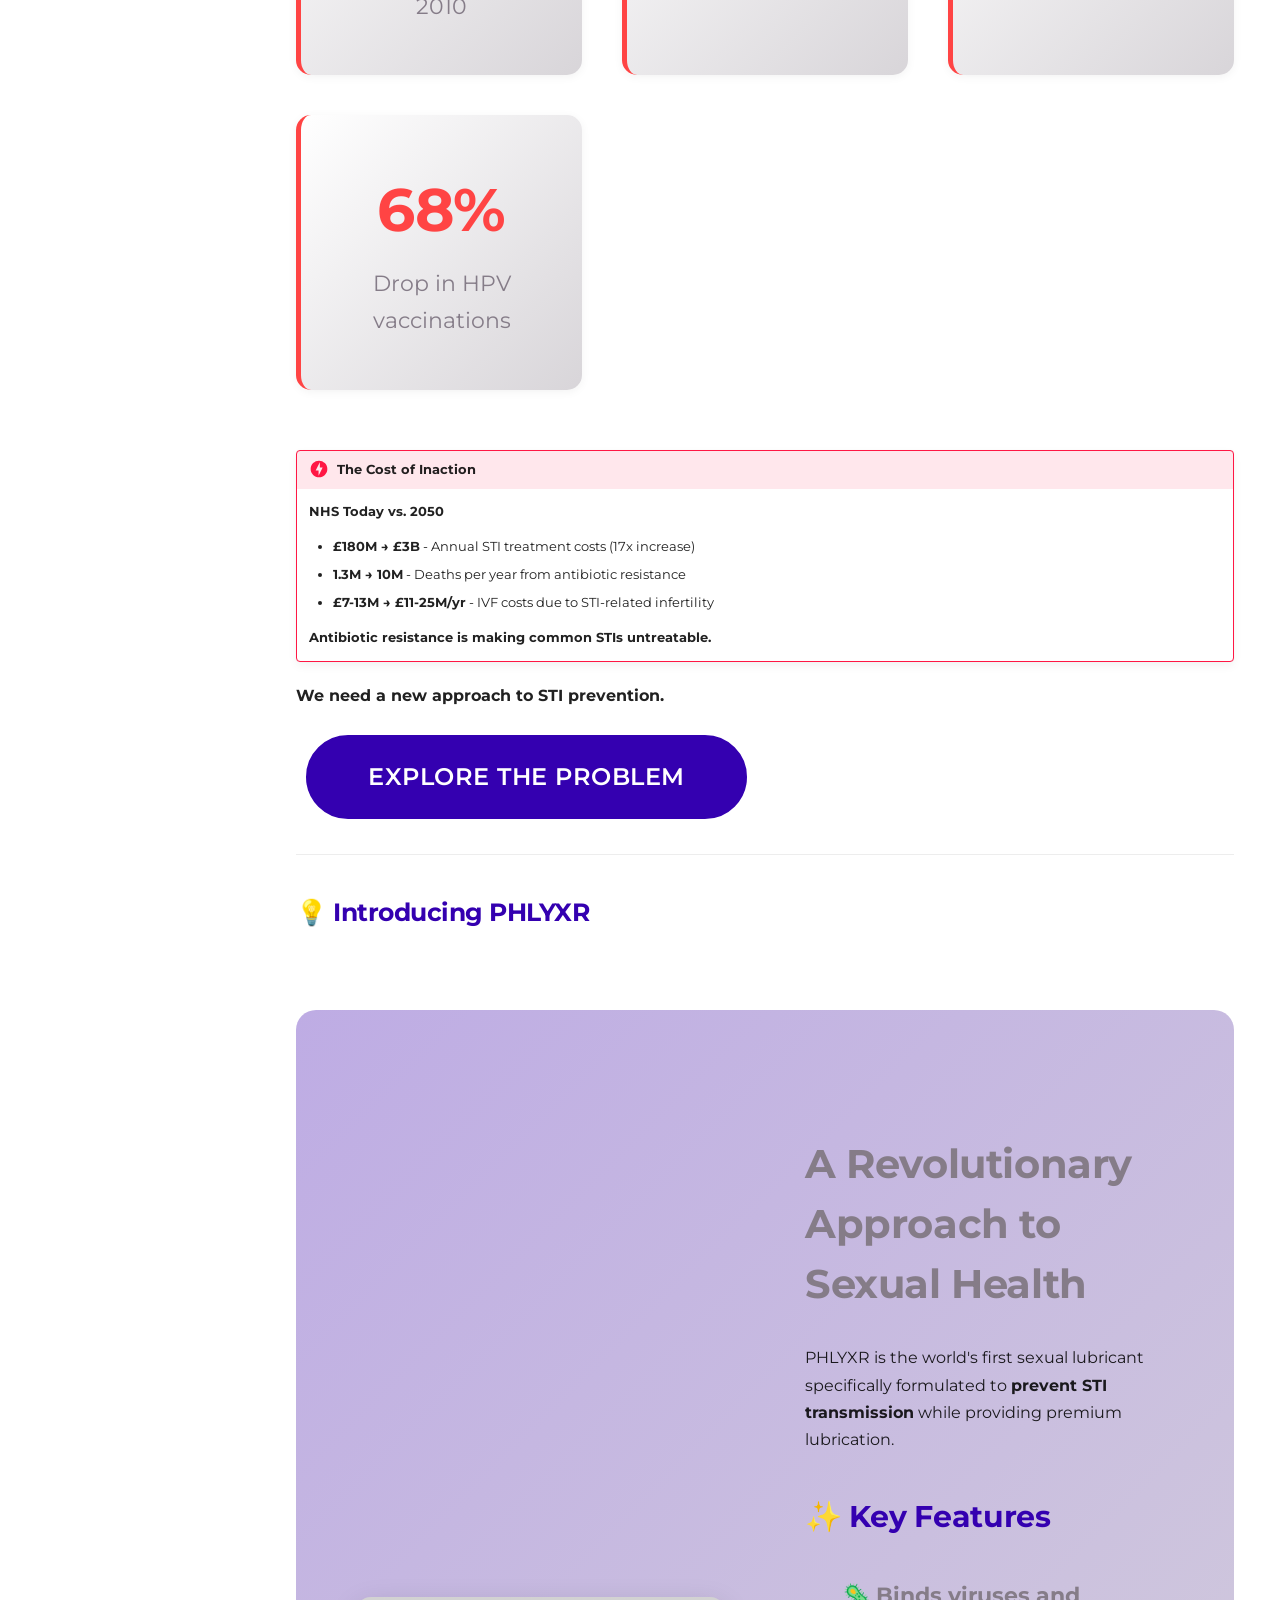
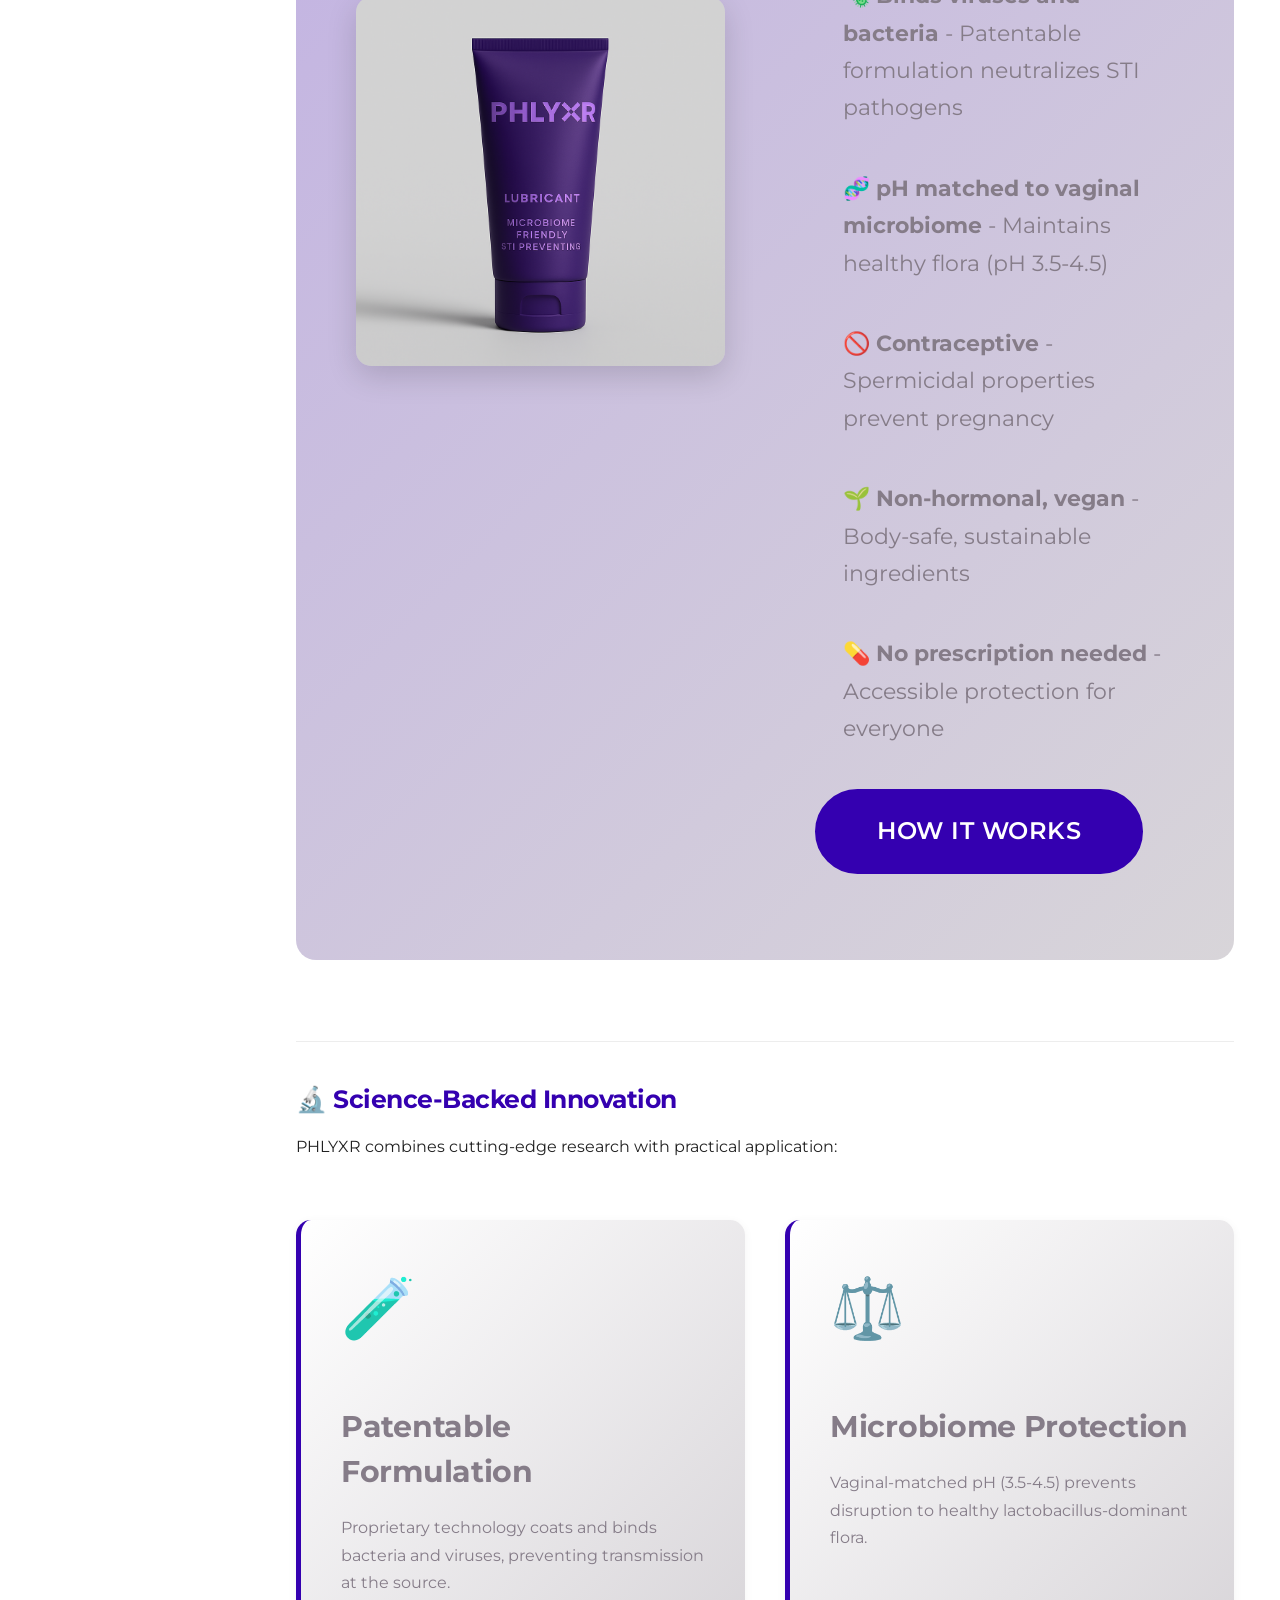
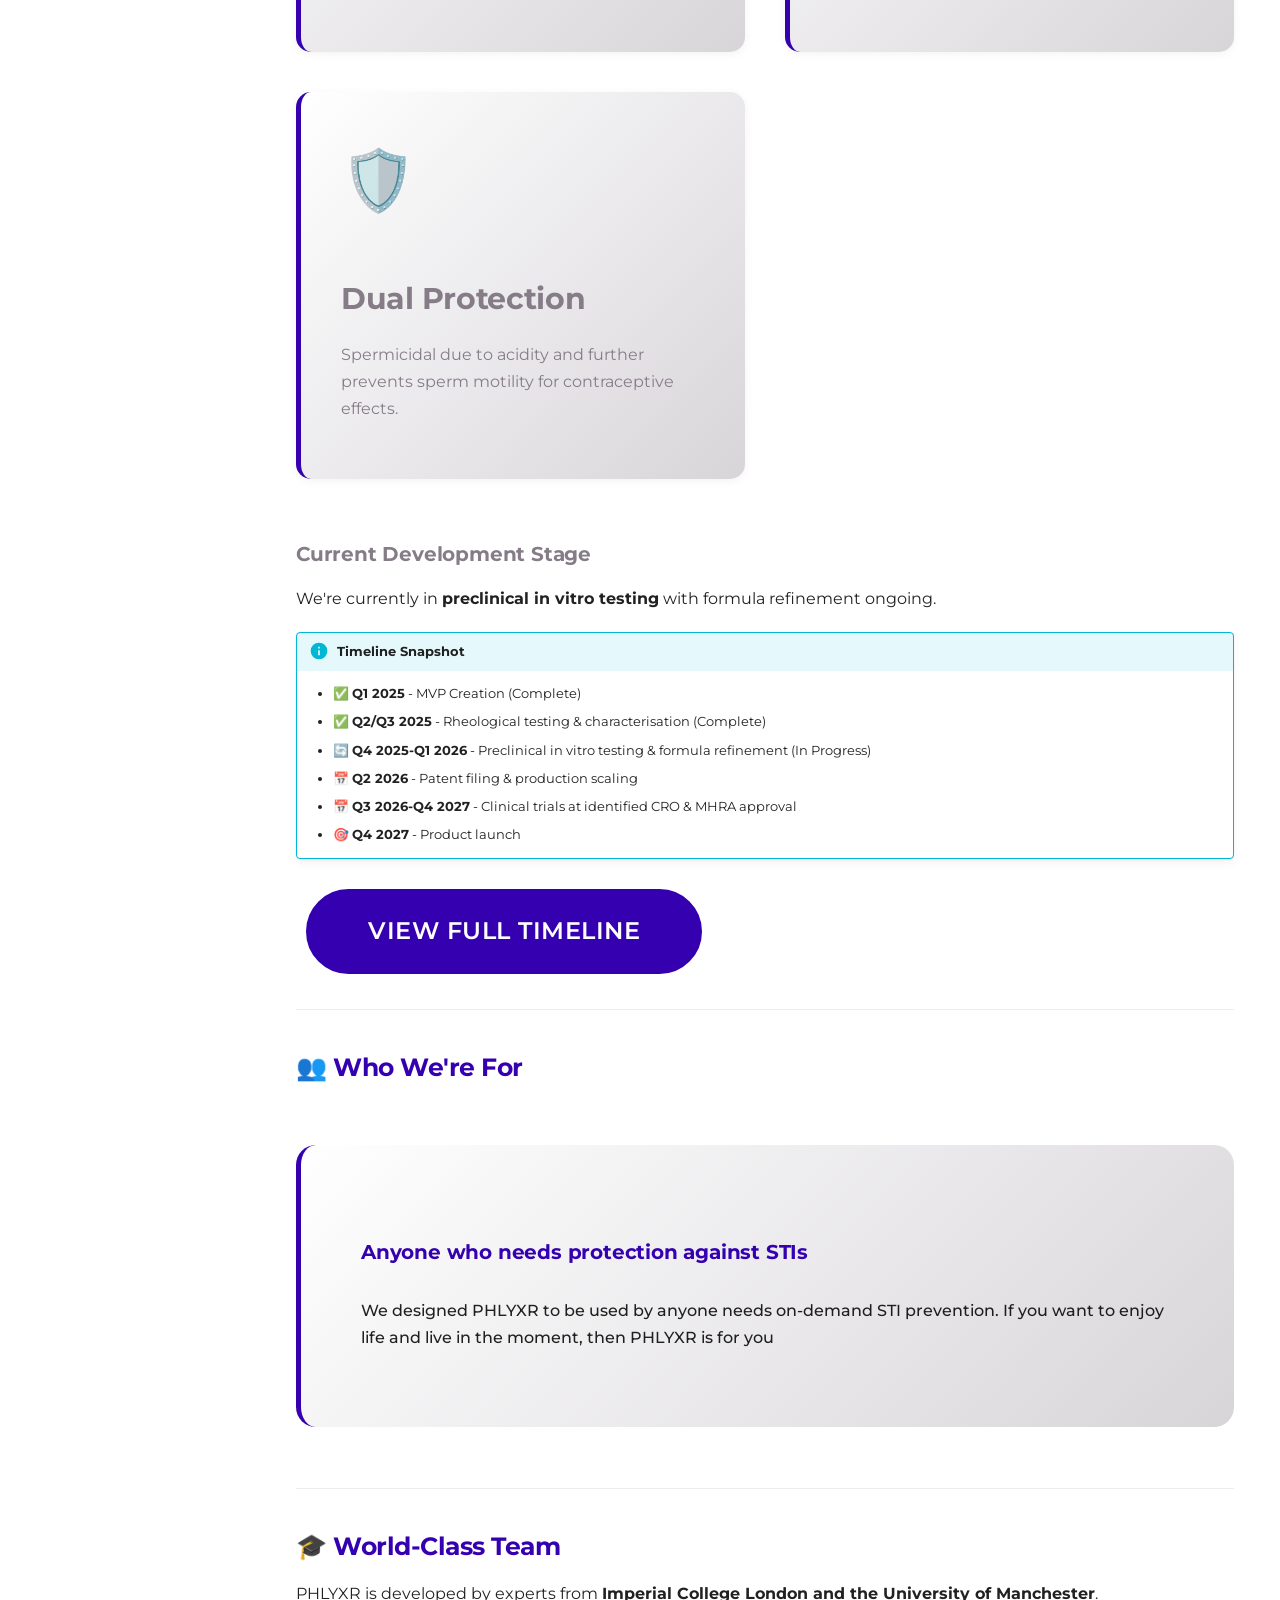
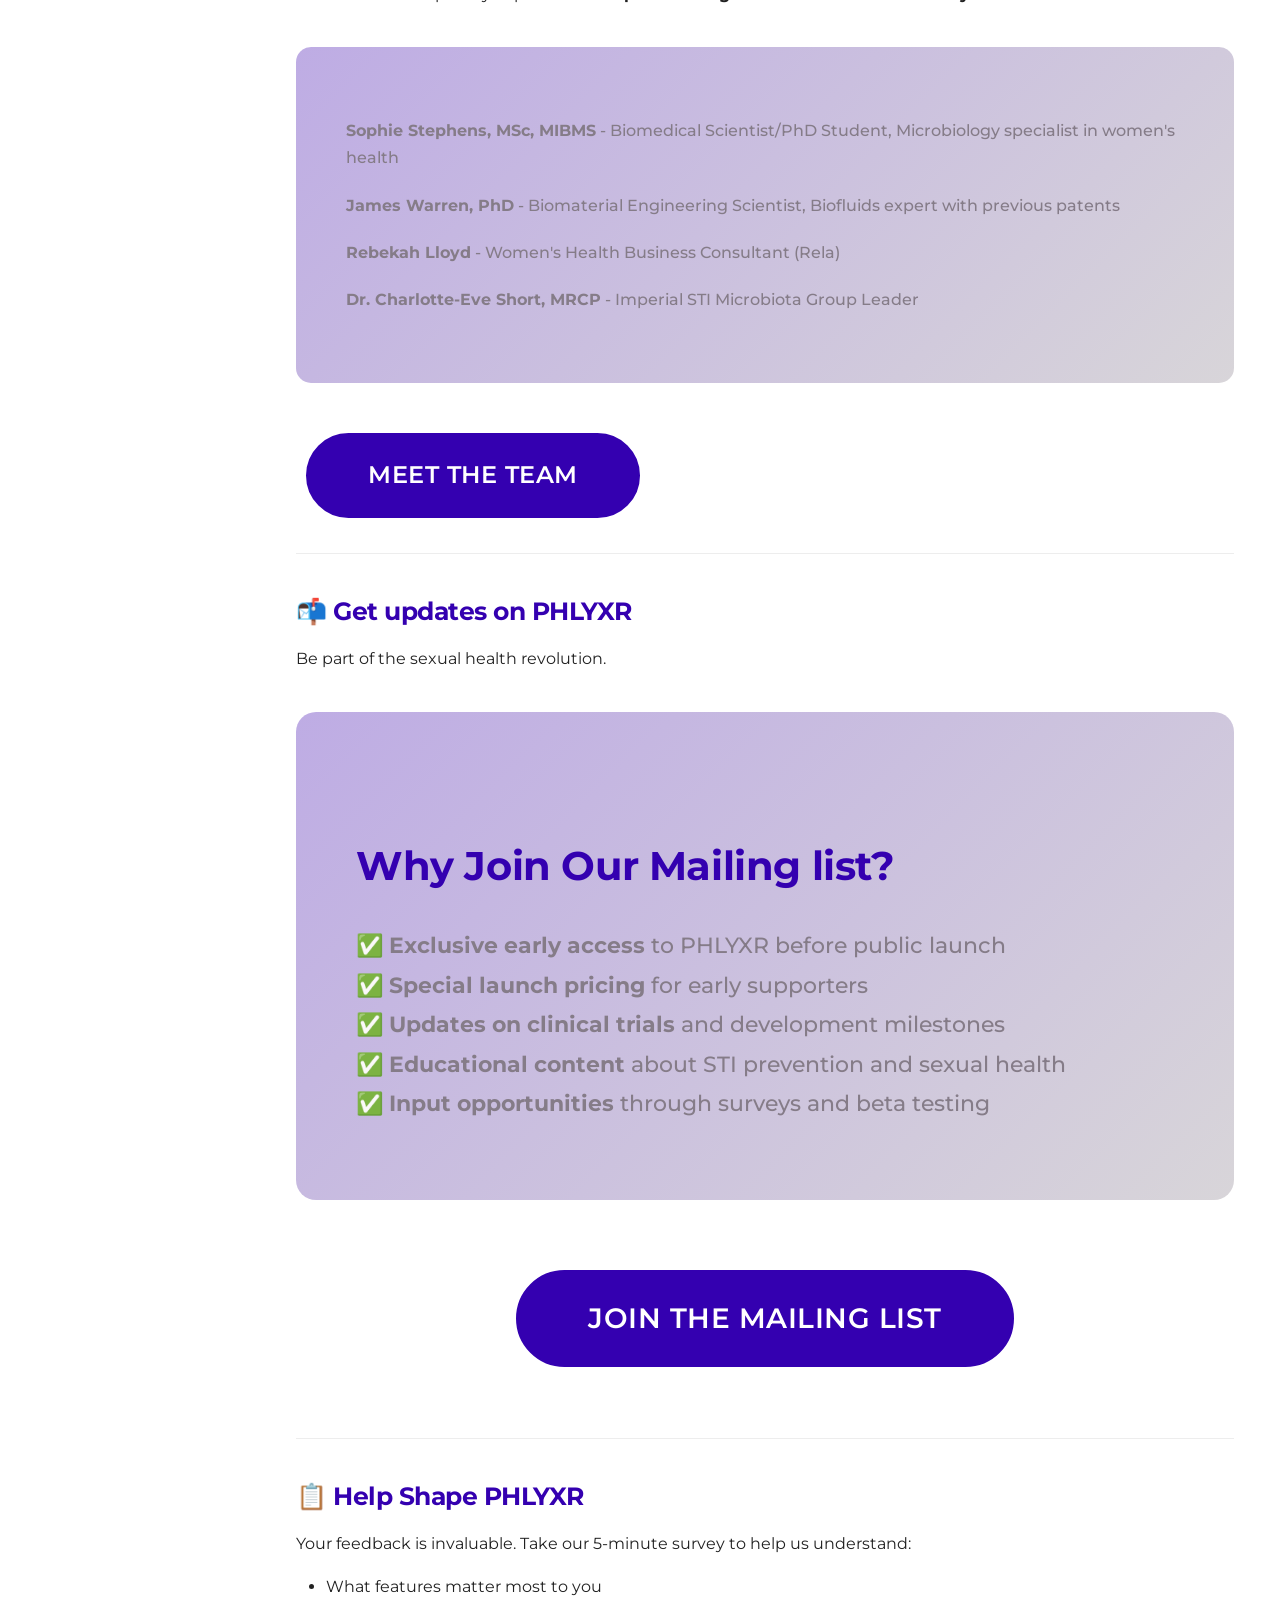
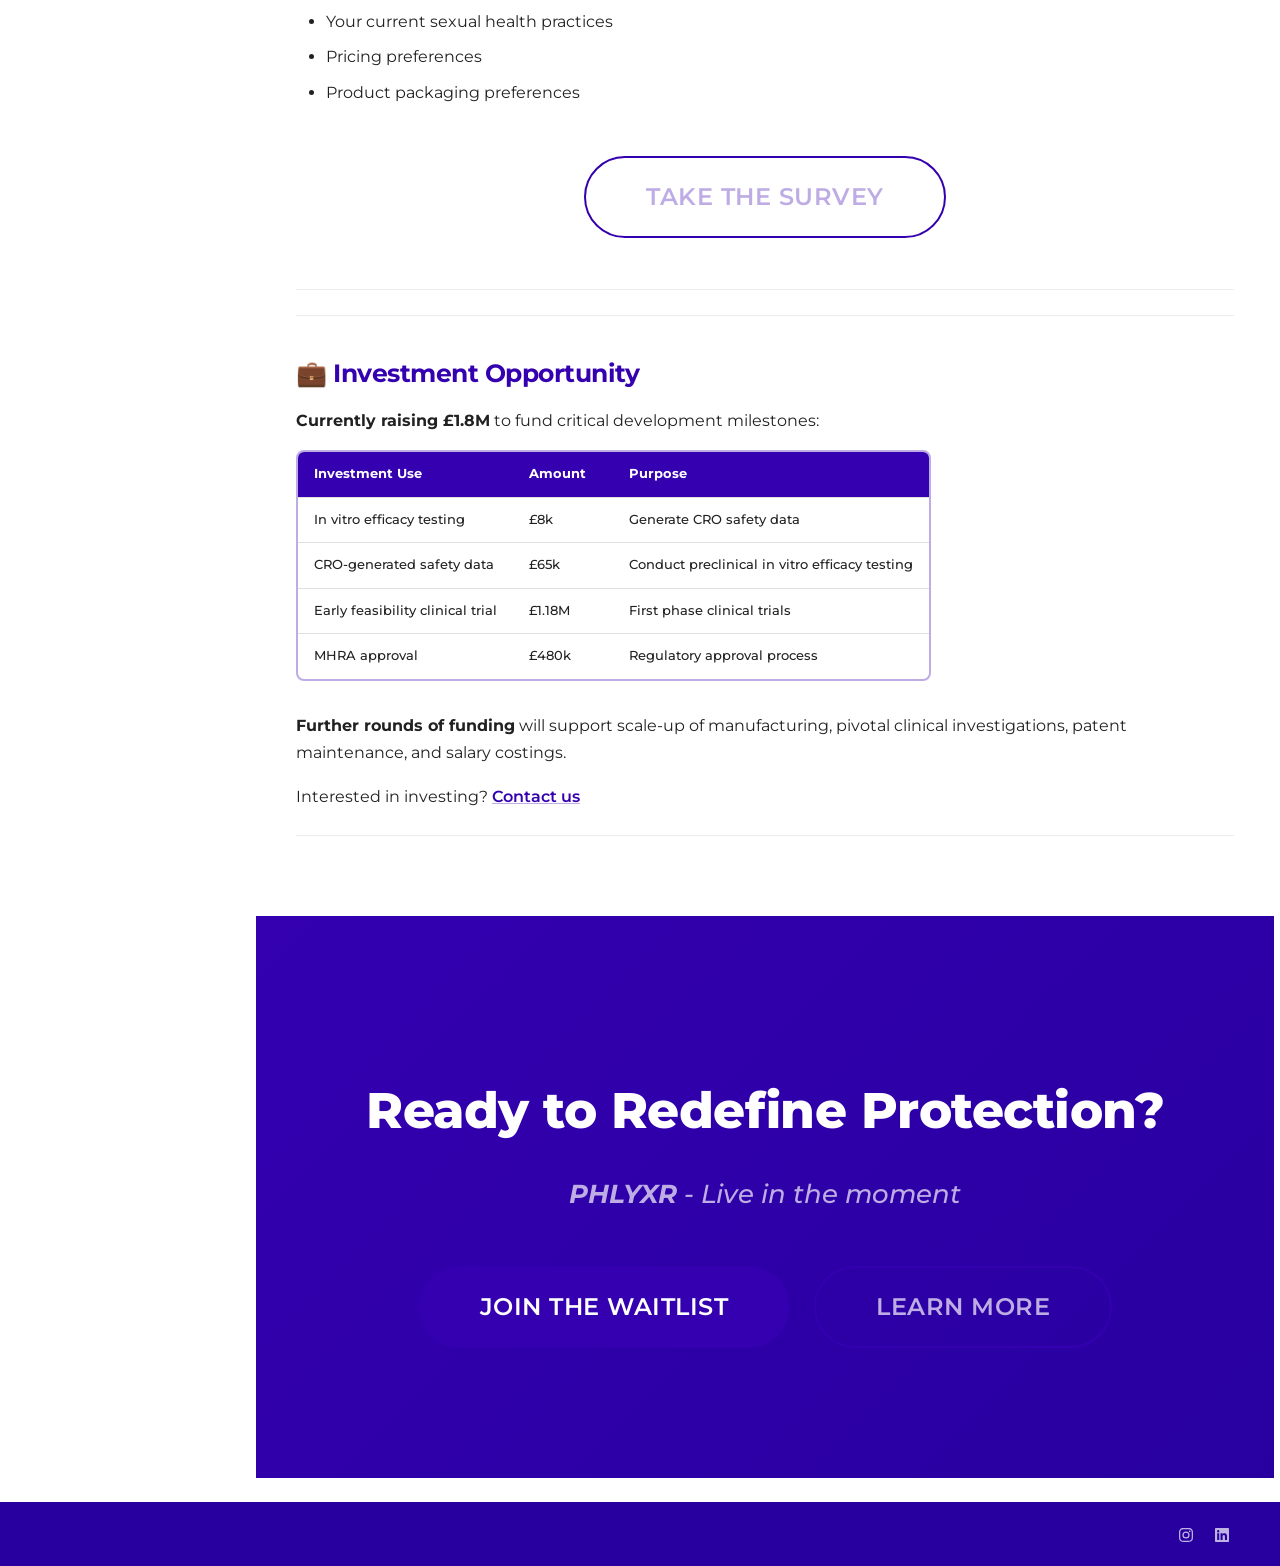
==== commit 73101b1d: "major edits to content" ====
--- a/site/index.html
+++ b/site/index.html
@@ -626,10 +626,10 @@
       <ul class="md-nav__list">
         
           <li class="md-nav__item">
-  <a href="#primary-audience-women-aged-15-40" class="md-nav__link">
-    <span class="md-ellipsis">
-      
-        Primary Audience: Women Aged 15-40
+  <a href="#anyone-who-needs-protection-against-stis" class="md-nav__link">
+    <span class="md-ellipsis">
+      
+        Anyone who needs protection against STIs
       
     </span>
   </a>
@@ -653,22 +653,22 @@
 </li>
       
         <li class="md-nav__item">
-  <a href="#waitlist" class="md-nav__link">
-    <span class="md-ellipsis">
-      
-        📬 Join the Movement
-      
-    </span>
-  </a>
-  
-    <nav class="md-nav" aria-label="📬 Join the Movement">
+  <a href="#mailinglist" class="md-nav__link">
+    <span class="md-ellipsis">
+      
+        📬 Get updates on PHLYXR
+      
+    </span>
+  </a>
+  
+    <nav class="md-nav" aria-label="📬 Get updates on PHLYXR">
       <ul class="md-nav__list">
         
           <li class="md-nav__item">
-  <a href="#why-join-our-waitlist" class="md-nav__link">
-    <span class="md-ellipsis">
-      
-        Why Join Our Waitlist?
+  <a href="#why-join-our-mailing-list" class="md-nav__link">
+    <span class="md-ellipsis">
+      
+        Why Join Our Mailing list?
       
     </span>
   </a>
@@ -685,17 +685,6 @@
     <span class="md-ellipsis">
       
         📋 Help Shape PHLYXR
-      
-    </span>
-  </a>
-  
-</li>
-      
-        <li class="md-nav__item">
-  <a href="#strategic-partnerships" class="md-nav__link">
-    <span class="md-ellipsis">
-      
-        🤝 Strategic Partnerships
       
     </span>
   </a>
@@ -998,7 +987,7 @@
 <li>✅ <strong>Q2/Q3 2025</strong> - Rheological testing &amp; characterisation (Complete)</li>
 <li>🔄 <strong>Q4 2025-Q1 2026</strong> - Preclinical in vitro testing &amp; formula refinement (In Progress)</li>
 <li>📅 <strong>Q2 2026</strong> - Patent filing &amp; production scaling</li>
-<li>📅 <strong>Q3-Q4 2026</strong> - Clinical trials at identified CRO &amp; MHRA approval</li>
+<li>📅 <strong>Q3 2026-Q4 2027</strong> - Clinical trials at identified CRO &amp; MHRA approval</li>
 <li>🎯 <strong>Q4 2027</strong> - Product launch</li>
 </ul>
 </div>
@@ -1006,31 +995,31 @@
 <hr />
 <h2 id="who-were-for">👥 Who We're For</h2>
 <div class="target-audience">
-<h3 id="primary-audience-women-aged-15-40"><strong>Primary Audience: Women Aged 15-40</strong></h3>
-<p>Our research shows this demographic:</p>
-<ul>
-<li>📊 Accounts for <strong>&gt;50%</strong> of Chlamydia and Gonorrhoea cases (ages 15-24 in England, 2020)</li>
-<li>💧 Purchases <strong>more lubricant than condoms</strong> (peak usage ages 25-34)</li>
-<li>🌿 Seeks <strong>non-hormonal, non-irritating</strong> sexual health products</li>
-<li>🔬 Values <strong>science-backed</strong> solutions</li>
-<li>🏥 Most likely to attend sexual health services (ages 25-34)</li>
-</ul>
+<h3 id="anyone-who-needs-protection-against-stis"><strong>Anyone who needs protection against STIs</strong></h3>
+<p>We designed PHLYXR to be used by anyone needs on-demand STI prevention. If you want to enjoy life and live in the moment, then PHLYXR is for you</p>
+<!--Our research shows this demographic:
+
+- 📊 Accounts for **>50%** of Chlamydia and Gonorrhoea cases (ages 15-24 in England, 2020)
+- 💧 Purchases **more lubricant than condoms** (peak usage ages 25-34)
+- 🌿 Seeks **non-hormonal, non-irritating** sexual health products
+- 🔬 Values **science-backed** solutions
+- 🏥 Most likely to attend sexual health services (ages 25-34) -->
 </div>
 <hr />
 <h2 id="world-class-team">🎓 World-Class Team</h2>
-<p>PHLYXR is developed by experts from <strong>Imperial College London, University of Edinburgh, University of Leeds, University of Manchester, and University of Reading</strong>.</p>
+<p>PHLYXR is developed by experts from <strong>Imperial College London and the University of Manchester</strong>.</p>
 <div class="team-preview">
 <p><strong>Sophie Stephens, MSc, MIBMS</strong> - Biomedical Scientist/PhD Student, Microbiology specialist in women's health</p>
-<p><strong>James Warren, PhD</strong> - Biomaterial Engineering Scientist, Biofluid expert with previous patents</p>
+<p><strong>James Warren, PhD</strong> - Biomaterial Engineering Scientist, Biofluids expert with previous patents</p>
 <p><strong>Rebekah Lloyd</strong> - Women's Health Business Consultant (Rela)</p>
 <p><strong>Dr. Charlotte-Eve Short, MRCP</strong> - Imperial STI Microbiota Group Leader</p>
 </div>
-<p><a class="cta-button" href="team/">Meet the Full Team</a></p>
+<p><a class="cta-button" href="team/">Meet the Team</a></p>
 <hr />
-<h2 id="waitlist">📬 Join the Movement</h2>
-<p>Be part of the sexual health revolution. PHLYXR is coming in <strong>Q4 2027</strong>.</p>
+<h2 id="mailinglist">📬 Get updates on PHLYXR</h2>
+<p>Be part of the sexual health revolution.</p>
 <div class="waitlist-benefits">
-<h3 id="why-join-our-waitlist"><strong>Why Join Our Waitlist?</strong></h3>
+<h3 id="why-join-our-mailing-list"><strong>Why Join Our Mailing list?</strong></h3>
 <p>✅ <strong>Exclusive early access</strong> to PHLYXR before public launch<br />
 ✅ <strong>Special launch pricing</strong> for early supporters<br />
 ✅ <strong>Updates on clinical trials</strong> and development milestones<br />
@@ -1038,7 +1027,7 @@
 ✅ <strong>Input opportunities</strong> through surveys and beta testing</p>
 </div>
 <div style="text-align: center; margin: 3rem 0;">
-<a href="https://forms.gle/your-waitlist-form" class="cta-button large" target="_blank">Join the Waitlist</a>
+<a href="https://forms.gle/3UL5G6cJibZKnsHC7" class="cta-button large" target="_blank">Join the Mailing list</a>
 </div>
 
 <hr />
@@ -1055,17 +1044,20 @@
 </div>
 
 <hr />
-<h2 id="strategic-partnerships">🤝 Strategic Partnerships</h2>
-<p>We're building connections with leading organizations:</p>
-<div class="partners-grid">
-<ul>
-<li><strong>Crowdcube</strong> - Crowdfunding platform</li>
-<li><strong>The Lowdown</strong> - Women's health review platform</li>
-<li><strong>Unfabled</strong> - Menstrual and hormone wellbeing marketplace</li>
-<li><strong>Boots</strong> - Pharmacy retail partner</li>
-<li><strong>Reckitt</strong> - Licensing opportunities</li>
-</ul>
-</div>
+<!--## 🤝 Strategic Partnerships
+
+We're building connections with leading organizations:
+
+<div class="partners-grid" markdown="1">
+
+- **Crowdcube** - Crowdfunding platform
+- **The Lowdown** - Women's health review platform
+- **Unfabled** - Menstrual and hormone wellbeing marketplace
+- **Boots** - Pharmacy retail partner
+- **Reckitt** - Licensing opportunities
+
+</div>
+-->
 <hr />
 <h2 id="investment-opportunity">💼 Investment Opportunity</h2>
 <p><strong>Currently raising £1.8M</strong> to fund critical development milestones:</p>
@@ -1108,7 +1100,7 @@
 <p><strong>PHLYXR</strong> - <em>Live in the moment</em></p>
 <div style="text-align: center; margin: 2rem 0;">
 <a href="#waitlist" class="cta-button">Join the Waitlist</a>
-<a href="our-solution.md" class="cta-button secondary">Learn More</a>
+<a href="our-solution" class="cta-button secondary">Learn More</a>
 </div>
 </div>
 
--- a/site/stylesheets/extra.css
+++ b/site/stylesheets/extra.css
@@ -32,7 +32,7 @@
    HERO SECTION
    ============================================ */.hero-section {
   background: linear-gradient(135deg, var(--phlyxr-light-gray) 0%, #C5C1C7 100%);
-  min-height: 85vh;
+  min-height: 20vh;
   display: flex;
   flex-direction: column;
   justify-content: center;
@@ -92,11 +92,11 @@
   transform: translateY(-2px);
   box-shadow: 0 5px 15px rgba(52, 0, 176, 0.3);
   color: var(--phlyxr-white) !important;
-}.cta-button secondary {
-  background-color: transparent;);
-  color: var(--phlyxr-primary) !important;
+}.cta-button.secondary {
+  background-color: transparent;
+  color: var(--phlyxr-light-purple) !important;
   border: 2px solid var(--phlyxr-primary);
-}.cta-button secondary:hover {
+}.cta-button.secondary:hover {
   background-color: var(--phlyxr-primary);
   color: var(--phlyxr-white) !important;
 }.cta-button.large {
